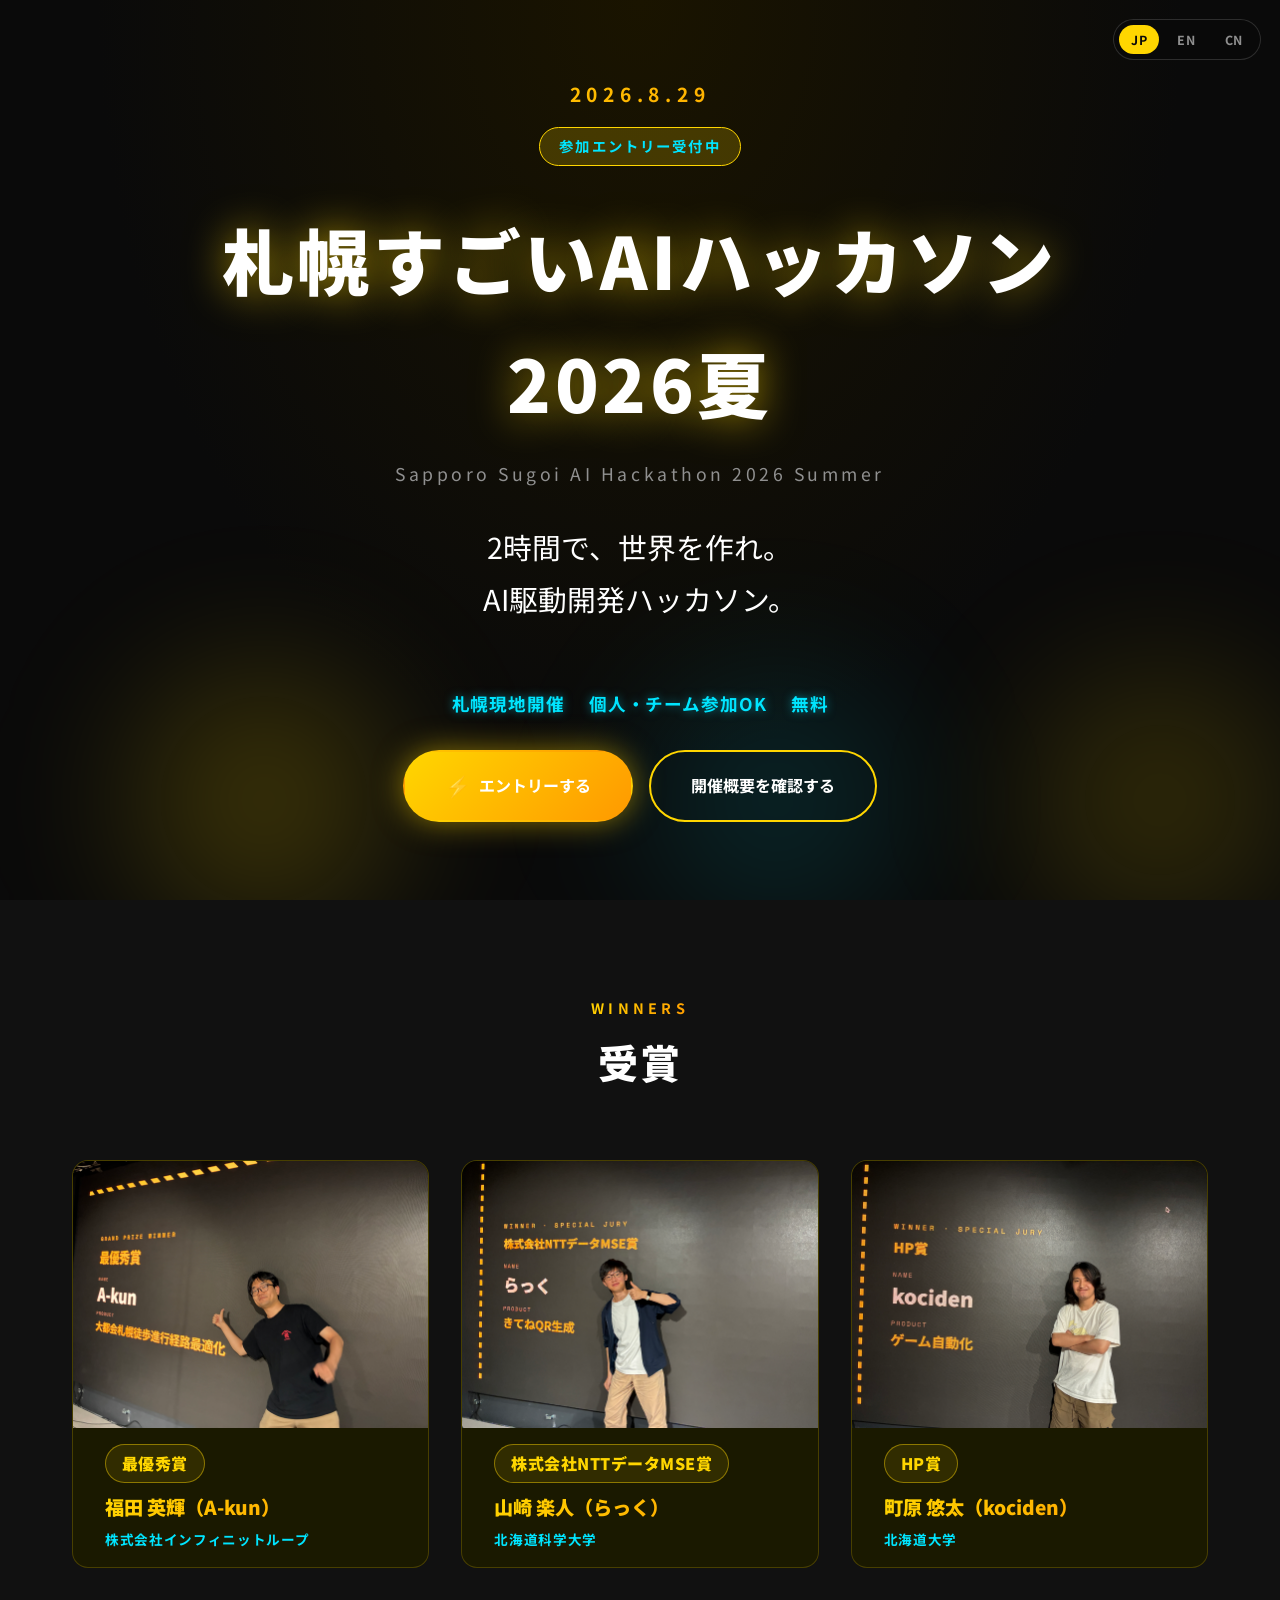
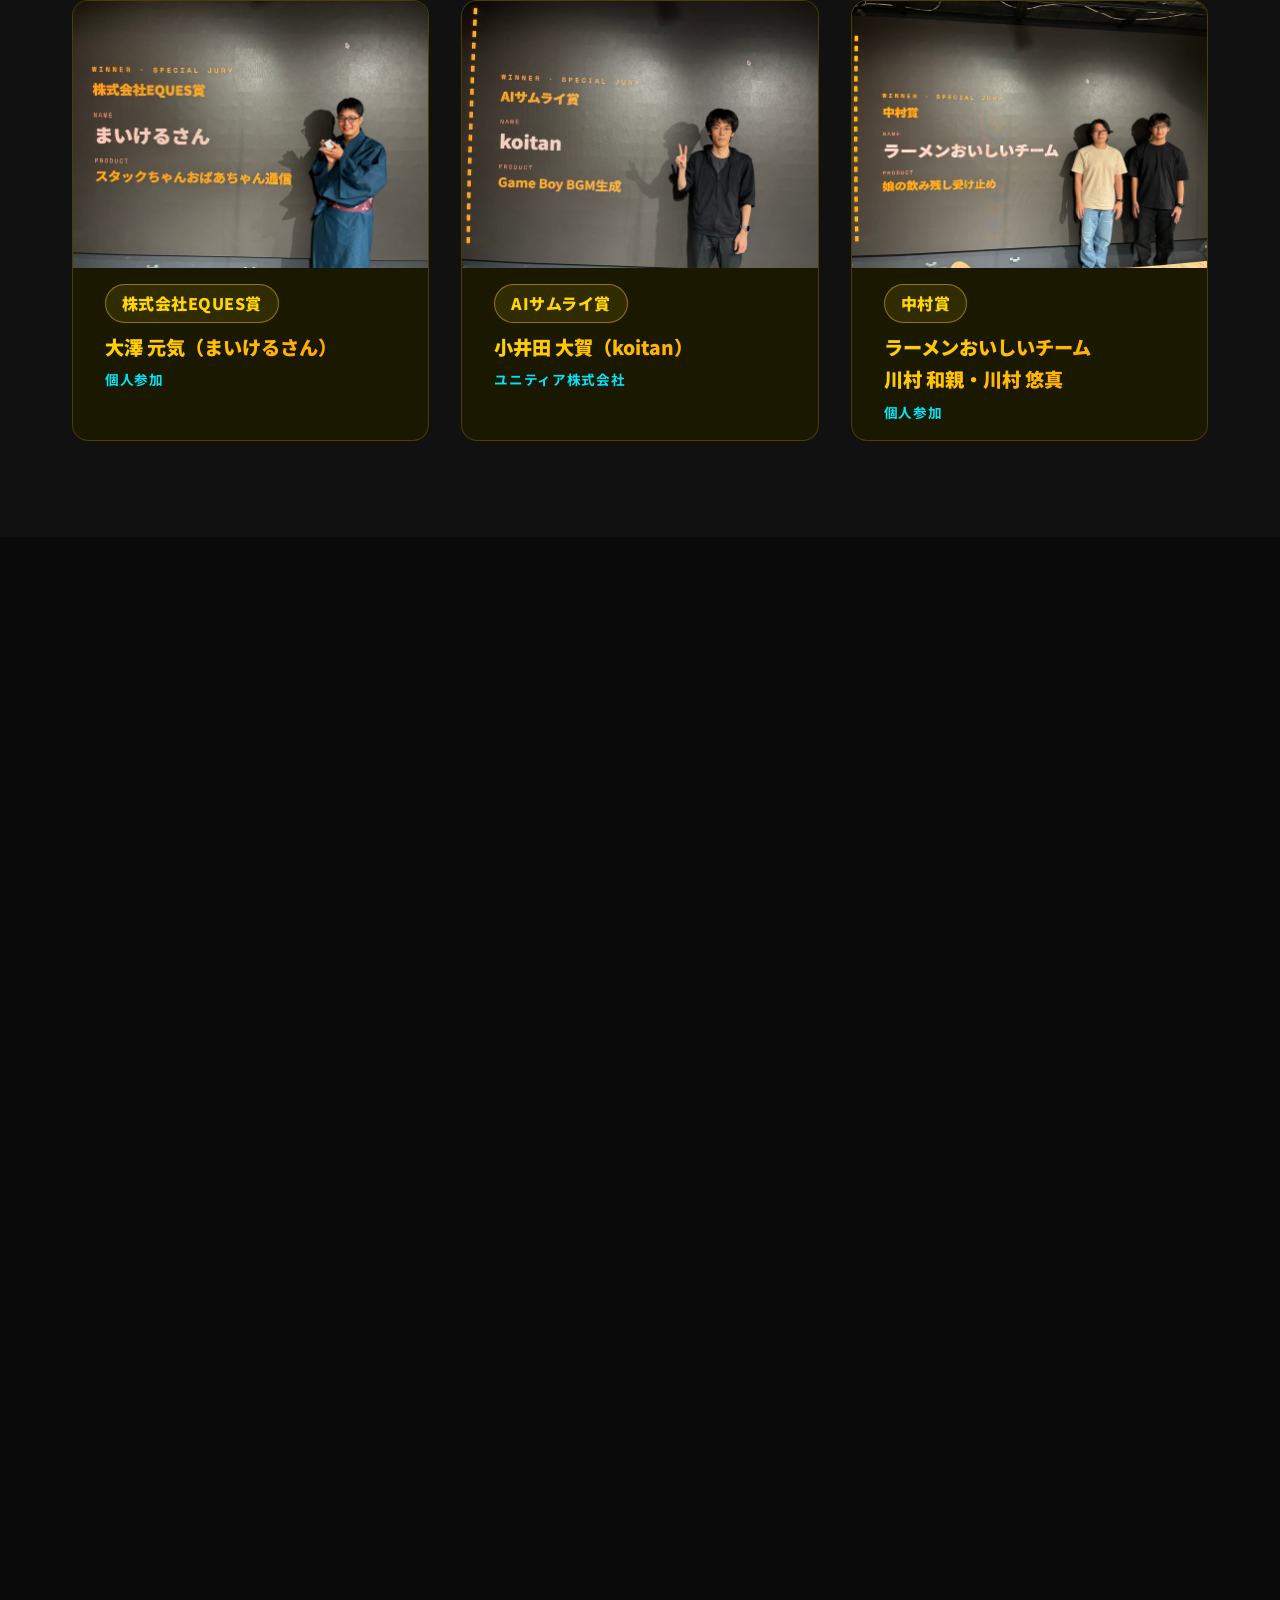
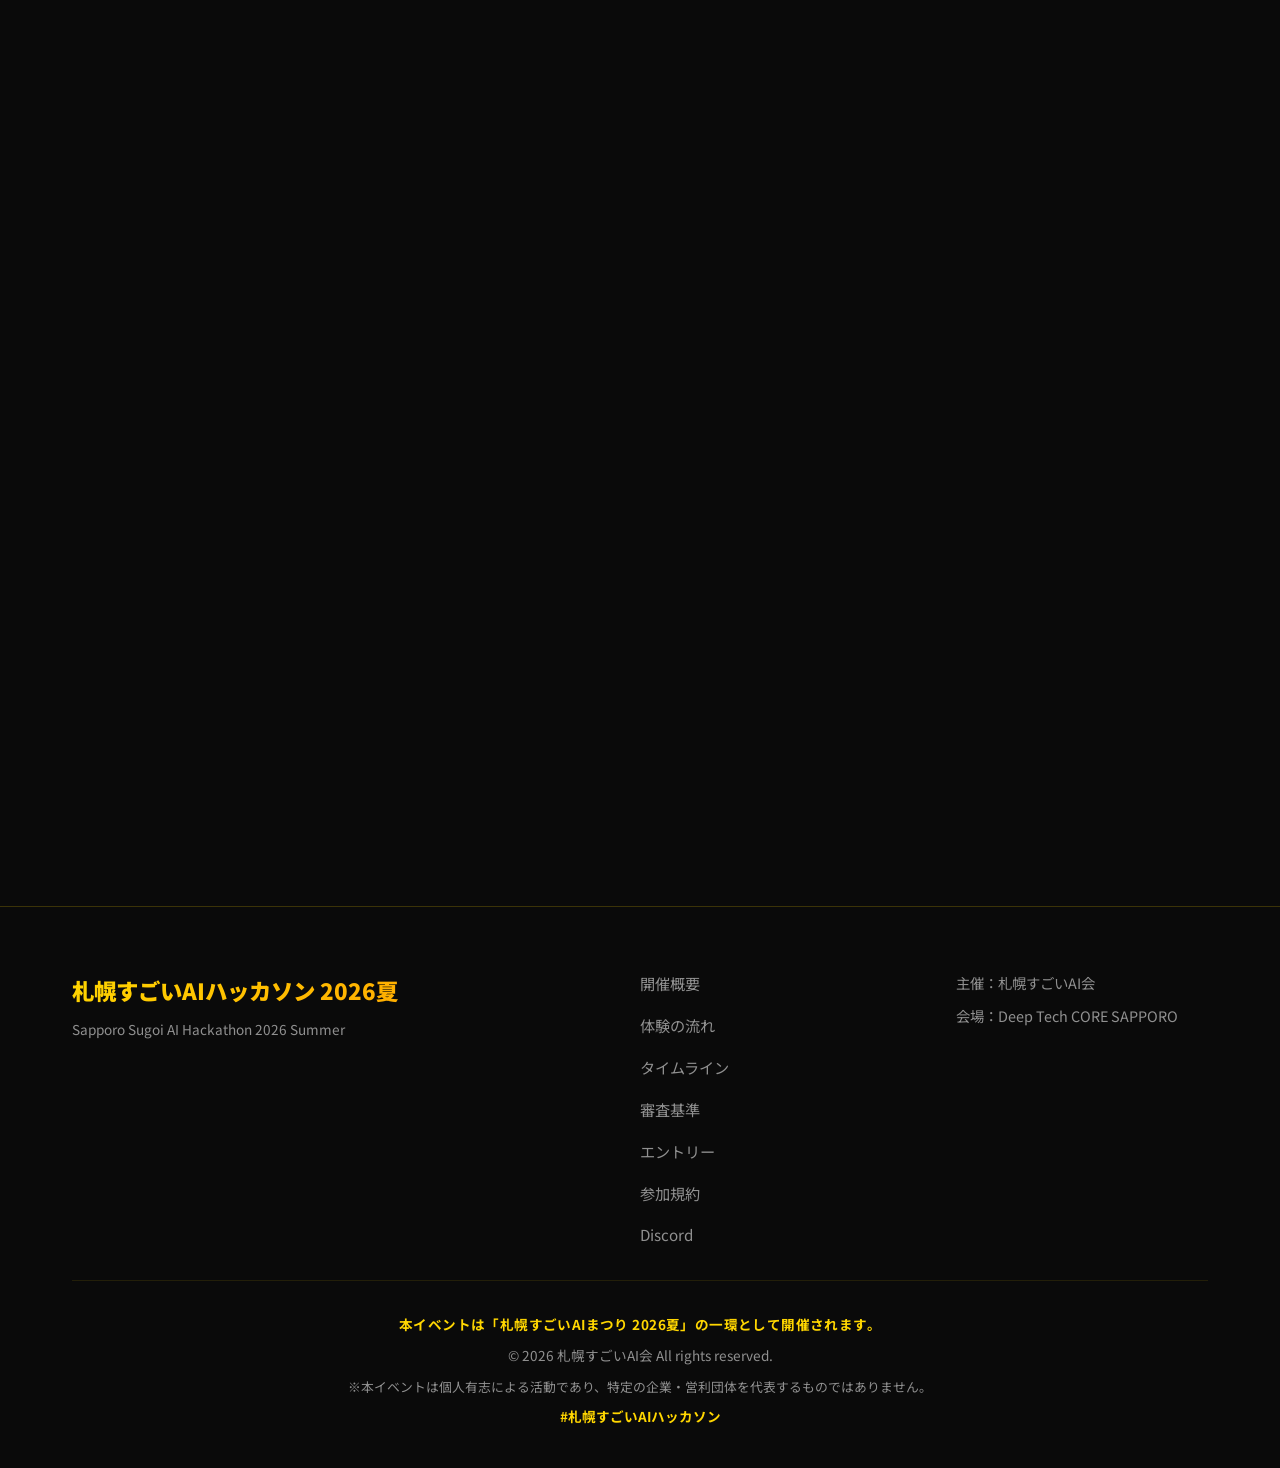
==== index.html @ 00471cb1 "Initial commit" ====
<!DOCTYPE html>
<html lang="ja">
<head>
    <meta charset="UTF-8">
    <meta name="viewport" content="width=device-width, initial-scale=1.0">
    <title>札幌すごいAIハッカソン 2026夏 | AI駆動開発ハッカソン</title>
    <meta name="description" content="2時間で、世界を作れ。思考→実装→発表を圧縮する実験場。AI駆動開発ハッカソン、2026年8月29日(土)札幌開催。">
    <!-- OGP Tags -->
    <meta property="og:title" content="札幌すごいAIハッカソン 2026夏">
    <meta property="og:description" content="2時間で、世界を作れ。思考→実装→発表を圧縮する実験場。2026年8月29日(土)札幌開催。">
    <meta property="og:type" content="website">
    <meta property="og:url" content="https://hack-2026-summer.sugoiai.org/">
    <meta property="og:site_name" content="札幌すごいAIハッカソン 2026夏">
    <meta property="og:image" content="https://hack-2026-summer.sugoiai.org/images/logot.png">
    <meta property="og:image:width" content="1200">
    <meta property="og:image:height" content="630">
    <meta property="og:locale" content="ja_JP">
    <!-- Twitter Card Tags -->
    <meta name="twitter:card" content="summary_large_image">
    <meta name="twitter:title" content="札幌すごいAIハッカソン 2026夏">
    <meta name="twitter:description" content="2時間で、世界を作れ。思考→実装→発表を圧縮する実験場。">
    <meta name="twitter:image" content="https://hack-2026-summer.sugoiai.org/images/logot.png">
    <!-- Favicon -->
    <link rel="icon" type="image/png" href="images/logot.png">
    <link rel="apple-touch-icon" href="images/logot.png">
    <link rel="stylesheet" href="style.css">
    <link rel="preconnect" href="https://fonts.googleapis.com">
    <link rel="preconnect" href="https://fonts.gstatic.com" crossorigin>
    <link href="https://fonts.googleapis.com/css2?family=Noto+Sans+JP:wght@400;700;900&display=swap" rel="stylesheet">
</head>
<body>

    <!-- ─── HERO ─── -->
    <section id="hero" class="hero">
        <!-- 言語切替（heroに対して絶対配置：スクロールすると一緒に流れて消える） -->
        <div class="lang-switcher" id="langSwitcher" role="group" aria-label="Language">
            <button type="button" class="lang-btn active" data-lang="ja">JP</button>
            <button type="button" class="lang-btn" data-lang="en">EN</button>
            <button type="button" class="lang-btn" data-lang="zh">CN</button>
        </div>
        <div class="hero-background">
            <div class="film-particle"></div>
            <div class="film-particle"></div>
            <div class="film-particle"></div>
        </div>
        <div class="container hero-content">
            <div class="hero-date">2026.8.29</div>
            <div class="hero-badge" data-i18n="hero.badge">参加エントリー受付中</div>
            <h1 class="hero-title">
                <span class="title-main" data-i18n="hero.title">札幌すごいAIハッカソン<br>2026夏</span>
                <span class="title-sub">Sapporo Sugoi AI Hackathon 2026 Summer</span>
            </h1>
            <p class="hero-tagline" data-i18n="hero.tagline">2時間で、世界を作れ。<br>AI駆動開発ハッカソン。</p>
            <div class="hero-info-badge">
                <span data-i18n="hero.info1">札幌現地開催</span>
                <span data-i18n="hero.info2">個人・チーム参加OK</span>
                <span data-i18n="hero.info3">無料</span>
            </div>
            <div class="hero-cta">
                <a href="https://docs.google.com/forms/d/e/1FAIpQLSfhWkil78gUpK0d7_SPnkIp2VBaLrS5ejBDSna8Zs11sMa4Dg/viewform" target="_blank" rel="noopener noreferrer" class="btn btn-primary">
                    <span class="btn-icon">⚡</span>
                    <span class="btn-text" data-i18n="hero.cta.entry">エントリーする</span>
                </a>
                <a href="#overview" class="btn btn-secondary">
                    <span class="btn-text" data-i18n="hero.cta.overview">開催概要を確認する</span>
                </a>
            </div>
        </div>
    </section>

    <!-- ─── WINNERS ─── -->
    <section id="winners" class="section winners">
        <div class="container">
            <div class="section-header">
                <h2 class="section-title">
                    <span class="title-en">WINNERS</span>
                    <span class="title-ja" data-i18n="sec.winners">受賞</span>
                </h2>
            </div>
            <div class="winners-grid">

                <div class="winner-card">
                    <div class="winner-image-wrap">
                        <img src="images/prize1.JPG" alt="福田英輝（A-kun）" class="winner-image">
                    </div>
                    <div class="winner-info">
                        <p class="winner-award" data-i18n="award.grand">最優秀賞</p>
                        <h3 class="winner-name" data-i18n="win.1.name">福田 英輝（A-kun）</h3>
                        <p class="winner-affiliation" data-i18n="win.1.aff">株式会社インフィニットループ</p>
                    </div>
                </div>

                <div class="winner-card">
                    <div class="winner-image-wrap">
                        <img src="images/prize2.JPG" alt="山崎楽人（らっく）" class="winner-image">
                    </div>
                    <div class="winner-info">
                        <p class="winner-award" data-i18n="award.nttdmse">株式会社NTTデータMSE賞</p>
                        <h3 class="winner-name" data-i18n="win.2.name">山崎 楽人（らっく）</h3>
                        <p class="winner-affiliation" data-i18n="win.2.aff">北海道科学大学</p>
                    </div>
                </div>

                <div class="winner-card">
                    <div class="winner-image-wrap">
                        <img src="images/prize3.JPG" alt="町原悠太（kociden）" class="winner-image">
                    </div>
                    <div class="winner-info">
                        <p class="winner-award" data-i18n="award.hp">HP賞</p>
                        <h3 class="winner-name" data-i18n="win.3.name">町原 悠太（kociden）</h3>
                        <p class="winner-affiliation" data-i18n="win.3.aff">北海道大学</p>
                    </div>
                </div>

                <div class="winner-card">
                    <div class="winner-image-wrap">
                        <img src="images/prize4.JPG" alt="大澤元気（まいけるさん）" class="winner-image">
                    </div>
                    <div class="winner-info">
                        <p class="winner-award" data-i18n="award.eques">株式会社EQUES賞</p>
                        <h3 class="winner-name" data-i18n="win.4.name">大澤 元気（まいけるさん）</h3>
                        <p class="winner-affiliation" data-i18n="win.4.aff">個人参加</p>
                    </div>
                </div>

                <div class="winner-card">
                    <div class="winner-image-wrap">
                        <img src="images/prize5.JPG" alt="小井田大賀（koitan）" class="winner-image">
                    </div>
                    <div class="winner-info">
                        <p class="winner-award" data-i18n="award.samurai">AIサムライ賞</p>
                        <h3 class="winner-name" data-i18n="win.5.name">小井田 大賀（koitan）</h3>
                        <p class="winner-affiliation" data-i18n="win.5.aff">ユニティア株式会社</p>
                    </div>
                </div>

                <div class="winner-card">
                    <div class="winner-image-wrap">
                        <img src="images/prize6.JPG" alt="ラーメンおいしいチーム" class="winner-image">
                    </div>
                    <div class="winner-info">
                        <p class="winner-award" data-i18n="award.nakamura">中村賞</p>
                        <h3 class="winner-name" data-i18n="win.6.name">ラーメンおいしいチーム<br>川村 和親・川村 悠真</h3>
                        <p class="winner-affiliation" data-i18n="win.6.aff">個人参加</p>
                    </div>
                </div>

            </div>
        </div>
    </section>

    <!-- ─── OVERVIEW ─── -->
    <section id="overview" class="section overview">
        <canvas id="filmGrainCanvas" class="film-grain-canvas"></canvas>
        <div class="container">
            <div class="section-header">
                <h2 class="section-title">
                    <span class="title-en">OVERVIEW</span>
                    <span class="title-ja" data-i18n="sec.overview">開催概要</span>
                </h2>
            </div>
            <div class="overview-content">
                <div class="overview-main">
                    <div class="overview-image-wrap">
                        <img src="images/DTC.JPG" alt="Deep Tech CORE SAPPORO 会場" class="venue-image">
                    </div>
                    <div class="overview-text">
                        <h3 class="overview-subtitle" data-i18n="ov.subtitle">札幌現地で、AI駆動開発。</h3>
                        <p data-i18n="ov.p1">2時間で、思考・実装・発表を圧縮する。限られた時間の中で何を選び、何を捨て、何を具現化するか。その意思決定を競う場です。</p>
                        <p data-i18n="ov.p2">「価値が伝わる状態」を作り切った人が、この場では勝者になれます。</p>
                        <div class="event-info">
                            <div class="info-item">
                                <div class="info-label" data-i18n="ov.l1">開催日時</div>
                                <div class="info-value" data-i18n="ov.v1">2026年8月29日（土）14:00〜18:00</div>
                            </div>
                            <div class="info-item">
                                <div class="info-label" data-i18n="ov.l2">会場</div>
                                <div class="info-value">Deep Tech CORE SAPPORO</div>
                            </div>
                            <div class="info-item">
                                <div class="info-label" data-i18n="ov.l3">参加費</div>
                                <div class="info-value" data-i18n="ov.v3">無料</div>
                            </div>
                            <div class="info-item">
                                <div class="info-label" data-i18n="ov.l4">参加形式</div>
                                <div class="info-value" data-i18n="ov.v4">現地開催（個人・チーム参加可）</div>
                            </div>
                            <div class="info-item">
                                <div class="info-label" data-i18n="ov.l5">チーム人数</div>
                                <div class="info-value" data-i18n="ov.v5">1〜4名（個人参加も可能）</div>
                            </div>
                            <div class="info-item">
                                <div class="info-label" data-i18n="ov.l6">エントリー</div>
                                <div class="info-value" data-i18n="ov.v6"><a href="https://docs.google.com/forms/d/e/1FAIpQLSfhWkil78gUpK0d7_SPnkIp2VBaLrS5ejBDSna8Zs11sMa4Dg/viewform" target="_blank" rel="noopener noreferrer" class="guideline-link">エントリーフォーム</a>より受付</div>
                            </div>
                        </div>
                    </div>
                </div>
            </div>
        </div>
    </section>

    <!-- ─── INTRODUCTION ─── -->
    <section id="about" class="section about-festival">
        <canvas id="rippleCanvas" class="ripple-canvas"></canvas>
        <div class="container">
            <div class="about-content">
                <div class="about-text">
                    <div class="section-header" style="text-align:left; margin-bottom: 2rem;">
                        <h2 class="section-title" style="align-items: flex-start;">
                            <span class="title-en">INTRODUCTION</span>
                            <span class="title-ja" data-i18n="sec.about">このイベントについて</span>
                        </h2>
                    </div>
                    <blockquote class="about-origin" data-i18n="about.quote">
                        制約の中で何を選び、何を捨てるか。<br>
                        その意思決定こそが、価値になる。
                        <span class="about-origin-sig">AI駆動開発ハッカソン コアメッセージ</span>
                    </blockquote>
                    <p class="about-lead" data-i18n="about.lead">
                        AI時代は"実装速度"が価値になる。
                    </p>
                    <p data-i18n="about.p1">
                        完成度よりも価値の提示が重要です。本イベントはその極限圧縮体験。限られた時間の中での意思決定と表現を評価します。
                    </p>
                    <p data-i18n="about.p2">
                        何を作るかではなく、「何を残し、何を捨てたか」を問う場所です。
                    </p>
                    <div class="about-features">
                        <div class="about-feature">
                            <span class="feature-icon">⚡</span>
                            <span class="feature-text" data-i18n="about.f1">思考 → 実装 → 発表の圧縮体験</span>
                        </div>
                        <div class="about-feature">
                            <span class="feature-icon">🔰</span>
                            <span class="feature-text" data-i18n="about.f2">未経験者・ビギナー向けの当日使い方説明もあり</span>
                        </div>
                        <div class="about-feature">
                            <span class="feature-icon">🎒</span>
                            <span class="feature-text" data-i18n="about.f3">玄人は何を持ち込んでもOK</span>
                        </div>
                    </div>
                </div>
                <div class="about-image">
                    <img src="images/samurai.jpg" alt="イベントの雰囲気" class="about-photo">
                </div>
            </div>
        </div>
    </section>

    <!-- ─── PARTNERS ─── -->
    <section id="partners" class="section partners-section">
        <div class="container">
            <div class="section-header">
                <h2 class="section-title">
                    <span class="title-en">SPONSORS</span>
                    <span class="title-ja" data-i18n="sec.partners">スポンサー</span>
                </h2>
                <p class="section-description" data-i18n="partners.desc">ハッカソンを支えてくださるスポンサー企業・団体・サービスの皆さまです。<br>温かいご支援に心より感謝申し上げます。</p>
            </div>
            <div class="partners-grid">

                <a href="https://www.nttd-mse.com/" target="_blank" rel="noopener noreferrer" class="partner-card">
                    <div class="partner-logo">
                        <img src="images/NTTDMSE_logo.png" alt="株式会社NTTデータMSE">
                    </div>
                    <div class="partner-name" data-i18n="partners.nttdmse">株式会社NTTデータMSE</div>
                </a>

                <a href="https://www.hp.com/jp-ja/home.html" target="_blank" rel="noopener noreferrer" class="partner-card">
                    <div class="partner-logo">
                        <img src="images/HP.png" alt="株式会社日本HP">
                    </div>
                    <div class="partner-name" data-i18n="partners.hp">株式会社日本HP</div>
                </a>

                <a href="https://eques.co.jp" target="_blank" rel="noopener noreferrer" class="partner-card">
                    <div class="partner-logo">
                        <img src="images/eques.png" alt="株式会社EQUES">
                    </div>
                    <div class="partner-name" data-i18n="partners.eques">株式会社EQUES</div>
                </a>

                <!--
                <a href="https://eques.co.jp/" target="_blank" rel="noopener noreferrer" class="partner-card">
                    <div class="partner-logo">
                        <img src="images/eques-header-logo.png" alt="株式会社EQUES">
                    </div>
                    <div class="partner-name">株式会社EQUES</div>
                </a>
                -->

                <a href="https://deeptech-core.com" target="_blank" rel="noopener noreferrer" class="partner-card">
                    <div class="partner-logo">
                        <img src="images/DTC_logo.png" alt="DTC株式会社">
                    </div>
                    <div class="partner-name" data-i18n="partners.dtc">DTC株式会社</div>
                </a>

                <a href="https://hanamii.jp" target="_blank" rel="noopener noreferrer" class="partner-card">
                    <div class="partner-logo">
                        <img src="images/hanamii.png" alt="hanamii">
                    </div>
                    <div class="partner-name">hanamii</div>
                    <span class="partner-doc-btn" role="button" tabindex="0"
                          onclick="event.preventDefault(); event.stopPropagation(); window.open('images/hanamii.pdf', '_blank', 'noopener');"
                          onkeydown="if (event.key === 'Enter' || event.key === ' ') { event.preventDefault(); event.stopPropagation(); window.open('images/hanamii.pdf', '_blank', 'noopener'); }"
                          data-i18n="partners.hanamiiDoc">使い方のダウンロード</span>
                </a>

                <div class="partner-card">
                    <div class="partner-logo">
                        <span class="partner-logo-text" data-i18n="partners.sapporoLogo">札幌市</span>
                    </div>
                    <div class="partner-name" data-i18n="partners.sapporo">後援：札幌市</div>
                </div>

                <!--
                <a href="https://www.ai-driven.dev/ai駆動開発コンソーシアム/" target="_blank" rel="noopener noreferrer" class="partner-card">
                    <div class="partner-logo">
                        <img src="images/aicon.png" alt="AI駆動開発コンソーシアム">
                    </div>
                    <div class="partner-name">AI駆動開発コンソーシアム</div>
                </a>

                <a href="https://discord.com/invite/RNaAgXZngh" target="_blank" rel="noopener noreferrer" class="partner-card">
                    <div class="partner-logo">
                        <img src="images/aiau.png" alt="AIAU">
                    </div>
                    <div class="partner-name">AIAU</div>
                </a>
                -->

            </div>
        </div>
    </section>

    <!-- ─── WHAT YOU WILL DO ─── -->
    <section id="flow" class="section divisions">
        <canvas id="projectorCanvas" class="projector-canvas"></canvas>
        <div class="container">
            <div class="section-header">
                <h2 class="section-title">
                    <span class="title-en">WHAT YOU WILL DO</span>
                    <span class="title-ja" data-i18n="sec.flow">体験の流れ</span>
                </h2>
                <p class="section-description" data-i18n="flow.desc">当日完結。受付から表彰まで、この流れで進みます。</p>
            </div>
            <div class="divisions-grid" style="grid-template-columns: repeat(auto-fit, minmax(260px, 1fr));">

                <div class="division-card division-main">
                    <div class="division-number">01</div>
                    <div class="division-content">
                        <div class="division-badge badge-main">STEP 1</div>
                        <h3 class="division-title" data-i18n="flow.s1.title">テーマ提示</h3>
                        <p class="division-subtitle">Theme Announcement</p>
                        <p class="division-description" data-i18n="flow.s1.desc">
                            イベント開始直後、当日のテーマが発表されます。解釈の幅は広め。正解はひとつではありません。
                        </p>
                        <div class="division-highlight" data-i18n="flow.s1.hl">
                            あなたなりの解釈で、<strong>スタートを切ろう</strong>
                        </div>
                    </div>
                </div>

                <div class="division-card division-exp">
                    <div class="division-number">02</div>
                    <div class="division-content">
                        <div class="division-badge badge-exp">STEP 2</div>
                        <h3 class="division-title" data-i18n="flow.s2.title">アイデア考案</h3>
                        <p class="division-subtitle">Instant Decision</p>
                        <p class="division-description" data-i18n="flow.s2.desc">
                            テーマをもとに、何を作るかを考えます。完璧なアイデアでなくていい。まず方向性を決めることが大事です。
                        </p>
                        <div class="division-highlight division-exp-highlight" data-i18n="flow.s2.hl">
                            小さく決めて、<strong>大きく動く</strong>
                        </div>
                    </div>
                </div>

                <div class="division-card division-special">
                    <div class="division-number">03</div>
                    <div class="division-content">
                        <div class="division-badge badge-special">STEP 3</div>
                        <h3 class="division-title" data-i18n="flow.s3.title">実装</h3>
                        <p class="division-subtitle">Build with AI</p>
                        <p class="division-description" data-i18n="flow.s3.desc">
                            AIツールや技術を使って、アイデアを形にします。使えるツールに制限はなし。価値が伝わる状態を目指しましょう。
                        </p>
                        <div class="division-highlight division-special-highlight" data-i18n="flow.s3.hl">
                            使えるものは<strong>全部使っていい</strong>
                        </div>
                        <p class="division-beginner-note" data-i18n="flow.s3.note">ビギナー向けの当日10分講座あり。未経験でも安心してスタートできます。</p>
                    </div>
                </div>

                <div class="division-card division-main">
                    <div class="division-number">04</div>
                    <div class="division-content">
                        <div class="division-badge badge-main">STEP 4</div>
                        <h3 class="division-title" data-i18n="flow.s4.title">プレゼン</h3>
                        <p class="division-subtitle">Present Your Value</p>
                        <p class="division-description" data-i18n="flow.s4.desc">
                            3分の発表。スライドは最大3枚。作ったものと、そこに込めた思いを自分の言葉で伝えてください。
                        </p>
                        <div class="division-highlight" data-i18n="flow.s4.hl">
                            伝えることも、<strong>ものづくりのうち</strong>
                        </div>
                    </div>
                </div>

            </div>
        </div>
    </section>

    <!-- ─── RULES ─── -->
    <section id="rules" class="section application">
        <div class="container">
            <div class="section-header">
                <h2 class="section-title">
                    <span class="title-en">RULES</span>
                    <span class="title-ja" data-i18n="sec.rules">ルール</span>
                </h2>
                <p class="section-description" data-i18n="rules.desc">自由度の高さが、このハッカソンの特徴です。</p>
            </div>
            <div class="application-grid">

                <div class="apply-card">
                    <h3 class="apply-card-title" data-i18n="rules.card1.title">参加ルール</h3>
                    <ul class="apply-list">
                        <li data-i18n="rules.r1"><a href="https://discord.gg/Ve2tQeN7cw" target="_blank" rel="noopener noreferrer" class="guideline-link">Discord（札幌すごいAI会）</a>のハッカソンチャンネルで「参加します！」と宣言すること</li>
                        <li data-i18n="rules.r2"><strong>持ち込み自由</strong>　—　ノートPC・外部デバイス・フィジカルデバイス・VRデバイス・外部ライブラリ・公開リポジトリのコード・自分の過去の成果物、何でもOK</li>
                        <li data-i18n="rules.r3"><strong>使用ツール制限なし</strong>　—　AI含む、どんなツールも使ってよい</li>
                        <li data-i18n="rules.r4"><strong>個人・チームどちらも可</strong>　—　1名〜4名まで</li>
                        <li data-i18n="rules.r5">事前の学習・準備はOK。当日のアウトプットが評価対象</li>
                        <li data-i18n="rules.r6"><a href="conditions.html" target="_blank" rel="noopener noreferrer" class="guideline-link">参加規約</a>に同意していること</li>
                    </ul>
                    <p style="font-size: 0.85rem; color: var(--text-secondary); margin-top: var(--spacing-md); margin-bottom: 0.6rem;" data-i18n="rules.note">詳細はこちらのガイドライン・参加規約をご確認ください。</p>
                    <div class="rules-doc-btns">
                        <a href="guideline.html" target="_blank" rel="noopener noreferrer" class="rules-doc-btn" data-i18n="rules.btn.guide">ルール・ガイドライン</a>
                        <a href="conditions.html" target="_blank" rel="noopener noreferrer" class="rules-doc-btn" data-i18n="rules.btn.terms">参加規約</a>
                    </div>
                </div>

                <div class="apply-card">
                    <h3 class="apply-card-title" data-i18n="rules.card2.title">制約</h3>
                    <ul class="apply-list">
                        <li data-i18n="rules.c1">開発時間中（14:10〜16:10）はスライド作成禁止</li>
                        <li data-i18n="rules.c2">基本発表は3分以内</li>
                        <li data-i18n="rules.c3">発表スライドは最大3枚まで</li>
                        <li data-i18n="rules.c4">技術解説を行う場合は追加で最大2分</li>
                    </ul>
                </div>

            </div>
        </div>
    </section>

    <!-- ─── THEME ─── -->
    <section id="theme" class="section overview" style="background: var(--dark-bg);">
        <div class="container">
            <div class="section-header">
                <h2 class="section-title">
                    <span class="title-en">THEME</span>
                    <span class="title-ja" data-i18n="sec.theme">テーマ</span>
                </h2>
            </div>
            <div class="overview-content">
                <div class="overview-main" style="grid-template-columns: 1fr; max-width: 700px; margin: 0 auto;">
                    <div class="overview-text">
                        <h3 class="overview-subtitle" style="text-align: center;" data-i18n="theme.subtitle">当日発表</h3>
                        <p data-i18n="theme.p1">テーマは当日イベント開始時に発表されます。事前に知ることはできません。</p>
                        <p data-i18n="theme.p2">テーマは<strong>抽象的</strong>に設定されています。正解がある問いではなく、発想力と解釈力が問われます。あなたの「解釈」が、すでに作品の一部です。</p>
                        <div class="event-info">
                            <div class="info-item">
                                <div class="info-label" data-i18n="theme.l1">テーマ形式</div>
                                <div class="info-value" data-i18n="theme.v1">抽象テーマ（当日発表）</div>
                            </div>
                            <div class="info-item">
                                <div class="info-label" data-i18n="theme.l2">発表タイミング</div>
                                <div class="info-value" data-i18n="theme.v2">14:00〜14:10（イベント開始直後）</div>
                            </div>
                            <div class="info-item">
                                <div class="info-label" data-i18n="theme.l3">問われること</div>
                                <div class="info-value" data-i18n="theme.v3">発想力・解釈力・意思決定の速さ</div>
                            </div>
                        </div>
                    </div>
                </div>
            </div>
        </div>
    </section>

    <!-- ─── TIMELINE ─── -->
    <section id="timeline" class="section timeline-section">
        <div class="container">
            <div class="section-header">
                <h2 class="section-title">
                    <span class="title-en">TIMELINE</span>
                    <span class="title-ja" data-i18n="sec.timeline">時間設計</span>
                </h2>
                <p class="section-description" data-i18n="tl.desc">4時間に詰め込まれた、思考と実装の戦場。</p>
            </div>
            <div class="timeline-list">

                <div class="timeline-item">
                    <div class="timeline-time">14:00 – 14:10</div>
                    <div class="timeline-bar"></div>
                    <div class="timeline-event">
                        <h3 class="timeline-title" data-i18n="tl.1.title">テーマ発表</h3>
                        <p class="timeline-desc" data-i18n="tl.1.desc">テーマが公開されます。ここから2時間のカウントダウンがスタートします。</p>
                    </div>
                </div>

                <div class="timeline-item timeline-main">
                    <div class="timeline-time">14:10 – 16:10</div>
                    <div class="timeline-bar timeline-bar-main"></div>
                    <div class="timeline-event">
                        <h3 class="timeline-title" data-i18n="tl.2.title">開発（120分）</h3>
                        <p class="timeline-desc" data-i18n="tl.2.desc">スライド作成は禁止。AIや技術を使って、アイデアを形にする時間です。使えるものは何でも活用してください。</p>
                    </div>
                </div>

                <div class="timeline-item">
                    <div class="timeline-time">16:10 – 16:40</div>
                    <div class="timeline-bar"></div>
                    <div class="timeline-event">
                        <h3 class="timeline-title" data-i18n="tl.3.title">発表準備（30分）</h3>
                        <p class="timeline-desc" data-i18n="tl.3.desc">スライド作成が解禁されます。何を伝えるかを整理して、最大3枚にまとめましょう。</p>
                    </div>
                </div>

                <div class="timeline-item">
                    <div class="timeline-time">16:40 – 17:40</div>
                    <div class="timeline-bar"></div>
                    <div class="timeline-event">
                        <h3 class="timeline-title" data-i18n="tl.4.title">発表（60分）</h3>
                        <p class="timeline-desc" data-i18n="tl.4.desc">各チーム・個人3分（＋任意2分の技術解説）。作ったものと、そこに込めた思いを伝えてください。</p>
                    </div>
                </div>

                <!--
                <div class="timeline-item">
                    <div class="timeline-time"></div>
                    <div class="timeline-bar"></div>
                    <div class="timeline-event">
                        <h3 class="timeline-title">懇親会（60分）</h3>
                        <p class="timeline-desc">発表後、参加者・審査員・スタッフで自由に交流できる時間です。</p>
                    </div>
                </div>
                -->

                <div class="timeline-item">
                    <div class="timeline-time">17:40 – 18:00</div>
                    <div class="timeline-bar timeline-bar-award"></div>
                    <div class="timeline-event">
                        <h3 class="timeline-title" data-i18n="tl.5.title">審査・表彰</h3>
                        <p class="timeline-desc" data-i18n="tl.5.desc">審査員が評価し、最優秀賞・審査員特別賞が発表されます。</p>
                    </div>
                </div>

            </div>
        </div>
    </section>

    <!-- ─── OUTPUT & PRESENTATION ─── -->
    <section id="output" class="section application" style="background: var(--dark-bg);">
        <div class="container">
            <div class="section-header">
                <h2 class="section-title">
                    <span class="title-en">OUTPUT &amp; PRESENTATION</span>
                    <span class="title-ja" data-i18n="sec.output">成果物と発表形式</span>
                </h2>
                <p class="section-description" data-i18n="out.desc">完成を目指さなくていい。価値が伝わる状態であれば十分。</p>
            </div>
            <div class="application-grid">

                <div class="apply-card">
                    <div class="apply-card-icon">🛠️</div>
                    <h3 class="apply-card-title" data-i18n="out.card1.title">成果物</h3>
                    <p class="apply-card-subtitle" data-i18n="out.card1.sub">モックレベルでもOK、体験を重視。そして技術的に作り込むほど加点。</p>
                    <ul class="apply-list apply-list-check">
                        <li data-i18n="out.d1">プロトタイプ</li>
                        <li data-i18n="out.d2">UIモック</li>
                        <li data-i18n="out.d3">AIデモ</li>
                        <li data-i18n="out.d4">動画</li>
                        <li data-i18n="out.d5">その他、価値を伝えられるもの</li>
                    </ul>
                </div>

                <div class="apply-card">
                    <div class="apply-card-icon">🎤</div>
                    <h3 class="apply-card-title" data-i18n="out.card2.title">発表形式</h3>
                    <p class="apply-card-subtitle" data-i18n="out.card2.sub">基本発表は必須。技術解説は任意。</p>
                    <ul class="apply-list">
                        <li data-i18n="out.f1">
                            <strong>基本発表（必須・3分）</strong><br>
                            スライド最大3枚<br>
                            ①&nbsp;課題・テーマ解釈&nbsp;②&nbsp;アイデア・価値&nbsp;③&nbsp;体験イメージ<br>
                            ＋ 成果物デモ
                        </li>
                        <li data-i18n="out.f2">
                            <strong>技術解説（任意・最大2分）</strong><br>
                            アーキテクチャ / 技術選定 / AIの使い方
                        </li>
                    </ul>
                    <div class="prompt-block">
                        <div class="prompt-block-header">
                            <span class="prompt-block-label" data-i18n="out.prompt.label">スライド構成サンプルプロンプト</span>
                            <button class="prompt-copy-btn" onclick="copyPrompt(this)" title="コピー"><svg xmlns="http://www.w3.org/2000/svg" viewBox="0 0 24 24" fill="none" stroke="currentColor" stroke-width="2" stroke-linecap="round" stroke-linejoin="round"><rect x="9" y="9" width="13" height="13" rx="2"/><path d="M5 15H4a2 2 0 0 1-2-2V4a2 2 0 0 1 2-2h9a2 2 0 0 1 2 2v1"/></svg></button>
                        </div>
                        <pre class="prompt-pre" data-i18n="out.prompt.body"># スライド1：テーマ解釈 / 課題
- 当日テーマの解釈（どう捉えたか）
- なぜその解釈を選んだか（捨てた選択も含めて）
- 解決したい体験 / 課題

# スライド2：アイデア / 価値
- 作ったもののコンセプト（何を作ったか）
- ユーザーにとっての価値（何が嬉しいか）
- 他と違うポイント（なぜこれが成立するか）

# スライド3：体験 / デモ
- 実際の使い方（ユーザーストーリー）
- デモの流れ（何が起きるか）
- 現時点の完成度と、あえて削ったもの</pre>
                    </div>
                </div>

            </div>
        </div>
    </section>

    <!-- ─── JUDGING ─── -->
    <section id="judging" class="section judging-section">
        <div class="container">
            <div class="section-header">
                <h2 class="section-title">
                    <span class="title-en">JUDGING</span>
                    <span class="title-ja" data-i18n="sec.judging">審査基準</span>
                </h2>
                <p class="section-description" data-i18n="jd.desc">競技として成立させるための、明確な評価軸。</p>
            </div>
            <div class="judging-grid">

                <div class="judging-card">
                    <p class="judging-card-label judging-card-label-base">BASE SCORE</p>
                    <h3 class="judging-card-title" data-i18n="jd.base.title">ベース評価（最大10点）</h3>
                    <ul class="judging-criteria-list">
                        <li class="judging-criterion">
                            <span class="score-badge score-badge-base" data-i18n="jd.badge5">0〜5点</span>
                            <div>
                                <div class="criterion-name" data-i18n="jd.c1.name">① インパクト</div>
                                <div class="criterion-desc" data-i18n="jd.c1.desc">欲しい・面白い・驚きがあるか</div>
                            </div>
                        </li>
                        <li class="judging-criterion">
                            <span class="score-badge score-badge-base" data-i18n="jd.badge5">0〜5点</span>
                            <div>
                                <div class="criterion-name" data-i18n="jd.c2.name">② 実在感</div>
                                <div class="criterion-desc" data-i18n="jd.c2.desc">実際に使われるイメージが湧くか</div>
                            </div>
                        </li>
                    </ul>
                </div>

                <div class="judging-card">
                    <p class="judging-card-label judging-card-label-tech">TECH BONUS</p>
                    <h3 class="judging-card-title" data-i18n="jd.tech.title">技術加点（最大＋8点）</h3>
                    <ul class="judging-criteria-list">
                        <li class="judging-criterion">
                            <span class="score-badge score-badge-tech" data-i18n="jd.badge2">0〜2点</span>
                            <div>
                                <div class="criterion-name" data-i18n="jd.c3.name">③ 動作レベル</div>
                                <div class="criterion-desc" data-i18n="jd.c3.desc">モックレベルで一連の体験が成立するか、実際のシステムとして動くか</div>
                            </div>
                        </li>
                        <li class="judging-criterion">
                            <span class="score-badge score-badge-tech" data-i18n="jd.badge2">0〜2点</span>
                            <div>
                                <div class="criterion-name" data-i18n="jd.c4.name">④ 公開・再現性</div>
                                <div class="criterion-desc" data-i18n="jd.c4.desc">成果物公開をGitHub等で行っているか、公開URLなどで実際にアクセスし体験できるか</div>
                            </div>
                        </li>
                        <li class="judging-criterion">
                            <span class="score-badge score-badge-tech" data-i18n="jd.badge2">0〜2点</span>
                            <div>
                                <div class="criterion-name" data-i18n="jd.c5.name">⑤ 設計・技術選定</div>
                                <div class="criterion-desc" data-i18n="jd.c5.desc">技術選定が合理的で構造的か</div>
                            </div>
                        </li>
                        <li class="judging-criterion">
                            <span class="score-badge score-badge-tech" data-i18n="jd.badge2">0〜2点</span>
                            <div>
                                <div class="criterion-name" data-i18n="jd.c6.name">⑥ システム連携</div>
                                <div class="criterion-desc" data-i18n="jd.c6.desc">複数要素が構造的に連携しているか</div>
                            </div>
                        </li>
                    </ul>
                </div>

            </div>
            <div class="judging-policy">
                <h3 class="judging-policy-title" data-i18n="jd.policy.title">評価方針</h3>
                <ul>
                    <li data-i18n="jd.policy.1">アイデアのみ・技術のみではなく、それらを複合的に勘案して評価を行う</li>
                    <li data-i18n="jd.policy.2">ユーザー体験として成立しているかを重視する</li>
                    <li data-i18n="jd.policy.3">技術的な作り込みは必須ではないが、強力な加点要素になる</li>
                </ul>
            </div>
        </div>
    </section>

    <!-- ─── AWARDS ─── -->
    <section id="awards" class="section awards">
        <canvas id="sparkCanvas" class="spark-canvas"></canvas>
        <div class="container">
            <div class="section-header">
                <h2 class="section-title">
                    <span class="title-en">AWARDS</span>
                    <span class="title-ja" data-i18n="sec.awards">表彰</span>
                </h2>
                <p class="section-description" data-i18n="aw.desc">審査員が最終評価し、勝者を決定する。</p>
            </div>
            <div class="awards-grid">

                <div class="award-card award-main">
                    <div class="award-image-wrap">
                        <img src="images/prize1.png" alt="最優秀賞" class="award-image">
                    </div>
                    <div class="award-body">
                        <h3 class="award-title" data-i18n="aw.1.title">最優秀賞</h3>
                        <p class="award-division" data-i18n="aw.1.div">1チーム・個人</p>
                        <p class="award-description" data-i18n="aw.1.desc">
                            総合評価（ベース評価＋技術加点）で最も高いスコアを獲得したチーム・個人に授与します。
                        </p>
                    </div>
                </div>

                <div class="award-card award-judge">
                    <div class="award-image-wrap">
                        <img src="images/prize2.png" alt="審査員特別賞" class="award-image">
                    </div>
                    <div class="award-body">
                        <h3 class="award-title" data-i18n="aw.2.title">審査員特別賞</h3>
                        <p class="award-division" data-i18n="aw.2.div">審査員人数分</p>
                        <p class="award-description" data-i18n="aw.2.desc">
                            各審査員の独断で選出します。総合評価とは別に、各審査員が「これだ」と感じた作品に授与します。
                        </p>
                    </div>
                </div>

            </div>
        </div>
    </section>

    <!-- ─── JUDGES ─── -->
    <section id="judges" class="section judges">
        <div class="container">
            <div class="section-header">
                <h2 class="section-title">
                    <span class="title-en">JUDGES</span>
                    <span class="title-ja" data-i18n="sec.judges">審査員紹介</span>
                </h2>
            </div>
            <div class="judges-grid" style="grid-template-columns: repeat(auto-fit, minmax(220px, 1fr)); max-width: 1200px; margin: var(--spacing-lg) auto 0;">

                <div class="judge-card">
                    <div class="judge-image-wrap">
                        <img src="images/メイン正方形.JPG" alt="岸本悠佑" class="judge-image">
                    </div>
                    <div class="judge-info">
                        <h3 class="judge-name" data-i18n="judge.1.name">岸本 悠佑</h3>
                        <div class="judge-badges">
                            <span class="judge-badge" data-i18n="award.eques">株式会社EQUES賞</span>
                            <span class="judge-badge" data-i18n="award.samurai">AIサムライ賞</span>
                        </div>
                        <p class="judge-title" data-i18n="judge.1.title">札幌すごいAI会代表<br>AIサムライ</p>
                        <p class="judge-comment" data-i18n="judge.1.comment">AIで企画やプロダクト作成が即刻行えてしまう現代。その場でどんな体験が生まれるのか、楽しみにしています！初めての方、ビギナーの方、そして猛者の方も、皆さんぜひチャレンジを！</p>
                    </div>
                </div>

                <!--
                <div class="judge-card">
                    <div class="judge-image-wrap">
                        <img src="images/bonjiko.png" alt="工藤僚馬(ぼんじこ)" class="judge-image">
                    </div>
                    <div class="judge-info">
                        <h3 class="judge-name" data-i18n="judge.2.name">工藤 僚馬(ぼんじこ)</h3>
                        <div class="judge-badges">
                            <span class="judge-badge" data-i18n="award.bonjiko">ぼんじこ賞</span>
                        </div>
                        <p class="judge-title" data-i18n="judge.2.title">札幌すごいAI会副代表</p>
                        <p class="judge-comment" data-i18n="judge.2.comment">あっと驚く発想から、人の心に寄り添う体験まで、いろんなプロダクトとの出会いを楽しみにしています！AI駆動開発という新たな手法を駆使して、みんなで楽しくやりましょう！</p>
                    </div>
                </div>
                -->


                <div class="judge-card">
                    <div class="judge-image-wrap">
                        <img src="images/nakajimasan.png" alt="中島憲一郎" class="judge-image">
                    </div>
                    <div class="judge-info">
                        <h3 class="judge-name" data-i18n="judge.4.name">中島 憲一郎</h3>
                        <div class="judge-badges">
                            <span class="judge-badge" data-i18n="award.nttdmse">株式会社NTTデータMSE賞</span>
                        </div>
                        <p class="judge-title" data-i18n="judge.4.title">株式会社NTTデータMSE<br>ビジネス戦略統括室<br>AI戦略企画部</p>
                        <p class="judge-comment" data-i18n="judge.4.comment">札幌から、新しいAI開発文化や次世代のものづくりが生まれることを大変楽しみにしています。<br>
学生・社会人・企業が垣根を越えて集まり、AI駆動開発に挑戦することで、多くの学びと新しいつながりが生まれる素晴らしい機会になることを期待しています。NTTデータMSEとしても、こうした地域コミュニティの挑戦を応援していきたいと思います。</p>
                    </div>
                </div>

                <!--
                <div class="judge-card">
                    <div class="judge-image-wrap">
                        <img src="images/massan.jpg" alt="吉田雅紀(マッサン)" class="judge-image">
                    </div>
                    <div class="judge-info">
                        <h3 class="judge-name">吉田 雅紀(マッサン)</h3>
                        <p class="judge-title">Accenture 北海道オフィス<br><span class="judge-title-small">(Accenture Innovation Center Hokkaido)<br>Technology Consulting本部<br>TfLS (Tech for Living Systems)</span></p>
                        <p class="judge-comment">AI駆動開発、やってみると「実装する内容と捨てる判断」で勝負が決まります。2時間という制約は不自由ではなく、むしろ意思決定が研ぎ澄まされる装置。皆さんがどう切り抜けて何を作ってくれるか、楽しみにしています！</p>
                    </div>
                </div>
                -->

                <div class="judge-card">
                    <div class="judge-image-wrap">
                        <img src="images/shoya.jpg" alt="勝谷裕史" class="judge-image">
                    </div>
                    <div class="judge-info">
                        <h3 class="judge-name" data-i18n="judge.5.name">勝谷 裕史</h3>
                        <div class="judge-badges">
                            <span class="judge-badge" data-i18n="award.hp">HP賞</span>
                        </div>
                        <p class="judge-title" data-i18n="judge.5.title">株式会社 日本HP<br>エンタープライズ営業統括<br>ソリューション営業本部 ワークステーションビジネス開発部<br>AI/データサイエンス市場開発担当部長</p>
                        <p class="judge-comment" data-i18n="judge.5.comment">たった2時間でMVP（Minimum Viable Product：実用最小限の製品）を実装するとなるとおそらく複数のAIエージェントに複数の仕様、実装、テストを並行して実行させることになると思います。北の大地に鍛えられたであろう皆さんのAIをとことん使いこなす姿をぜひ拝見させていただきます！</p>
                    </div>
                </div>

                <div class="judge-card">
                    <div class="judge-image-wrap">
                        <img src="images/nakamura.JPG" alt="中村元揮" class="judge-image">
                    </div>
                    <div class="judge-info">
                        <h3 class="judge-name" data-i18n="judge.3.name">中村 元揮</h3>
                        <div class="judge-badges">
                            <span class="judge-badge" data-i18n="award.nakamura">中村賞</span>
                        </div>
                        <p class="judge-title" data-i18n="judge.3.title">札幌すごいAI会 運営 / ハーネスに向き合う人<br>AIで北海道を盛り上げるマン</p>
                        <p class="judge-comment" data-i18n="judge.3.comment">初めてプログラミングを勉強したとき、ボタンがひとつ動くだけで感動したのを覚えています。今はアイデアをAIに伝えるだけで、数時間でアプリを作れてしまう時代になりました。こんなに素晴らしい時代に、開発をしないという選択肢はありません。あなたのアイデアが形になるのを楽しみにしています！</p>
                    </div>
                </div>

            </div>
        </div>
    </section>

    <!-- ─── ENTRY ─── -->
    <section id="entry" class="section cta-section">
        <div class="container">
            <div class="cta-content">
                <h2 class="cta-title" data-i18n="cta.title">2時間で、<br>世界を作れ。</h2>
                <p class="cta-description" data-i18n="cta.desc">
                    エンジニアでも、デザイナーでも、初心者でも。<br>
                    AIと技術で何かを作りたい人なら、誰でも挑戦できる。
                </p>
                <div class="cta-buttons">
                    <a href="https://docs.google.com/forms/d/e/1FAIpQLSfhWkil78gUpK0d7_SPnkIp2VBaLrS5ejBDSna8Zs11sMa4Dg/viewform" target="_blank" rel="noopener noreferrer" class="btn btn-primary btn-large">
                        <span class="btn-icon">⚡</span>
                        <span class="btn-text" data-i18n="cta.btn.entry">エントリーフォームへ</span>
                    </a>
                    <a href="https://discord.gg/Ve2tQeN7cw" target="_blank" rel="noopener noreferrer" class="btn btn-secondary btn-large">
                        <span class="btn-text" data-i18n="cta.btn.discord">💬 Discordで質問する</span>
                    </a>
                </div>
            </div>
        </div>
    </section>

    <!-- ─── ORGANIZER ─── -->
    <section id="organizer" class="section organizer">
        <div class="container">
            <div class="section-header">
                <h2 class="section-title">
                    <span class="title-en">ORGANIZER</span>
                    <span class="title-ja" data-i18n="sec.organizer">主催</span>
                </h2>
            </div>
            <div class="organizer-content">
                <div class="organizer-photo-wrap">
                    <img src="images/メイン正方形.JPG" alt="主催者 岸本悠佑" class="organizer-photo">
                </div>
                <div class="organizer-info">
                    <h3 class="organizer-names" data-i18n="org.names">主催　岸本 悠佑<br>〜AIサムライ〜<br>札幌すごいAI会代表</h3>
                    <p class="organizer-bio" data-i18n="org.bio">
                        札幌を拠点に、AIを学び・挑み・楽しむ文化を育てるコミュニティです。定期的なイベントや勉強会を通じて、AIを使いこなす人を増やしています。
                    </p>
                    <div class="organizer-social">
                        <a href="https://discord.gg/Ve2tQeN7cw" target="_blank" rel="noopener noreferrer" class="social-link" data-i18n="org.discord">
                            💬 Discord: 札幌すごいAI会
                        </a>
                        <a href="https://twitter.com/ykishimotoy" target="_blank" rel="noopener noreferrer" class="social-link">
                            X (Twitter): @ykishimotoy
                        </a>
                        <a href="mailto:info@sugoiai.org" class="btn btn-secondary" style="margin-top: 1rem; display: inline-block;">
                            <span class="btn-text" data-i18n="org.mail">✉️ メールで問い合わせる</span>
                        </a>
                    </div>
                </div>
            </div>
        </div>
    </section>

    <!-- ─── FOOTER ─── -->
    <footer class="footer">
        <div class="container">
            <div class="footer-content">
                <div class="footer-logo">
                    <h3 data-i18n="ft.logo">札幌すごいAIハッカソン 2026夏</h3>
                    <p>Sapporo Sugoi AI Hackathon 2026 Summer</p>
                </div>
                <div class="footer-links">
                    <a href="#overview" data-i18n="ft.l1">開催概要</a>
                    <a href="#flow" data-i18n="ft.l2">体験の流れ</a>
                    <a href="#timeline" data-i18n="ft.l3">タイムライン</a>
                    <a href="#judging" data-i18n="ft.l4">審査基準</a>
                    <a href="#entry" data-i18n="ft.l5">エントリー</a>
                    <a href="conditions.html" target="_blank" rel="noopener noreferrer" data-i18n="ft.l6">参加規約</a>
                    <a href="https://discord.gg/Ve2tQeN7cw" target="_blank" rel="noopener noreferrer">Discord</a>
                </div>
                <div class="footer-info">
                    <p data-i18n="ft.info1">主催：札幌すごいAI会</p>
                    <p data-i18n="ft.info2">会場：Deep Tech CORE SAPPORO</p>
                </div>
            </div>
            <div class="footer-bottom">
                <p class="footer-festival" data-i18n="ft.festival">本イベントは「札幌すごいAIまつり 2026夏」の一環として開催されます。</p>
                <p data-i18n="ft.copy">&copy; 2026 札幌すごいAI会 All rights reserved.</p>
                <p class="footer-disclaimer" data-i18n="ft.disclaimer">※本イベントは個人有志による活動であり、特定の企業・営利団体を代表するものではありません。</p>
                <p class="footer-hashtag">#札幌すごいAIハッカソン</p>
            </div>
        </div>
    </footer>

    <script src="script.js"></script>
    <script src="i18n.js"></script>
    <script>
        const ICON_COPY  = '<svg xmlns="http://www.w3.org/2000/svg" viewBox="0 0 24 24" fill="none" stroke="currentColor" stroke-width="2" stroke-linecap="round" stroke-linejoin="round"><rect x="9" y="9" width="13" height="13" rx="2"/><path d="M5 15H4a2 2 0 0 1-2-2V4a2 2 0 0 1 2-2h9a2 2 0 0 1 2 2v1"/></svg>';
        const ICON_CHECK = '<svg xmlns="http://www.w3.org/2000/svg" viewBox="0 0 24 24" fill="none" stroke="currentColor" stroke-width="2.5" stroke-linecap="round" stroke-linejoin="round"><polyline points="20 6 9 17 4 12"/></svg>';
        function copyPrompt(btn) {
            const pre = btn.closest('.prompt-block').querySelector('.prompt-pre');
            navigator.clipboard.writeText(pre.textContent).then(() => {
                btn.innerHTML = ICON_CHECK;
                btn.classList.add('copied');
                setTimeout(() => {
                    btn.innerHTML = ICON_COPY;
                    btn.classList.remove('copied');
                }, 2000);
            });
        }
    </script>
</body>
</html>
---- style.css ----
/* Reset & Base Styles */
* {
    margin: 0;
    padding: 0;
    box-sizing: border-box;
}

:root {
    /* Color Palette - Hackathon Yellow × Black Theme */
    --film-purple: #FFD600;
    --film-violet: #CC9900;
    --film-cyan: #00E5FF;
    --film-teal: #00C0D0;
    --film-gold: #FFD600;
    --hack-yellow: #FFD600;
    --hack-amber: #FF9900;
    --hack-cyan: #00E5FF;
    --dark-bg: #0A0A0A;
    --dark-surface: #111111;
    --dark-elevated: #1A1900;
    --text-primary: #ffffff;
    --text-secondary: #909090;
    --accent-gradient: linear-gradient(135deg, #FFD600, #FF9900);
    --film-glow: 0 0 30px rgba(255, 214, 0, 0.5);

    /* Typography */
    --font-primary: 'Noto Sans JP', sans-serif;

    /* Spacing */
    --spacing-xs: 0.5rem;
    --spacing-sm: 1rem;
    --spacing-md: 2rem;
    --spacing-lg: 4rem;
    --spacing-xl: 6rem;

    /* Container */
    --container-max: 1200px;
    --container-padding: 2rem;
}

html {
    scroll-behavior: smooth;
}

body {
    font-family: var(--font-primary);
    background-color: var(--dark-bg);
    color: var(--text-primary);
    line-height: 1.7;
    overflow-x: hidden;
}

.container {
    max-width: var(--container-max);
    margin: 0 auto;
    padding: 0 var(--container-padding);
}

/* Section Styles */
.section {
    padding: var(--spacing-xl) 0;
    position: relative;
}

.section-header {
    text-align: center;
    margin-bottom: var(--spacing-lg);
}

.section-title {
    display: flex;
    flex-direction: column;
    align-items: center;
    gap: var(--spacing-xs);
}

.title-en {
    font-size: 0.9rem;
    font-weight: 700;
    letter-spacing: 0.3em;
    background: var(--accent-gradient);
    -webkit-background-clip: text;
    -webkit-text-fill-color: transparent;
    background-clip: text;
    text-transform: uppercase;
}

.title-ja {
    font-size: 2.5rem;
    font-weight: 900;
    letter-spacing: 0.05em;
}

.section-description {
    color: var(--text-secondary);
    margin-top: var(--spacing-sm);
    font-size: 1.1rem;
}

/* ─── Hero Section ─── */
.hero {
    min-height: 100vh;
    display: flex;
    flex-direction: column;
    justify-content: center;
    align-items: center;
    position: relative;
    overflow: hidden;
    background: radial-gradient(ellipse at center top, #1a1400 0%, var(--dark-bg) 60%);
}

.hero-background {
    position: absolute;
    top: 0;
    left: 0;
    width: 100%;
    height: 100%;
    overflow: hidden;
    z-index: 0;
}

.film-particle {
    position: absolute;
    bottom: -100px;
    width: 400px;
    height: 400px;
    background: radial-gradient(circle, rgba(255, 214, 0, 0.2) 0%, transparent 70%);
    border-radius: 50%;
    filter: blur(60px);
    animation: particleFloat 18s infinite ease-in-out;
}

.film-particle:nth-child(1) {
    left: 5%;
    animation-delay: 0s;
    background: radial-gradient(circle, rgba(255, 214, 0, 0.25) 0%, transparent 70%);
}

.film-particle:nth-child(2) {
    left: 45%;
    animation-delay: 6s;
    background: radial-gradient(circle, rgba(0, 229, 255, 0.15) 0%, transparent 70%);
}

.film-particle:nth-child(3) {
    left: 75%;
    animation-delay: 12s;
    background: radial-gradient(circle, rgba(255, 214, 0, 0.2) 0%, transparent 70%);
}

@keyframes particleFloat {
    0% {
        transform: translateY(0) scale(1);
        opacity: 0;
    }
    30% {
        opacity: 0.8;
    }
    70% {
        opacity: 0.4;
    }
    100% {
        transform: translateY(-100vh) scale(1.8);
        opacity: 0;
    }
}

/* Hero placeholder for main visual */
.hero-placeholder-wrap {
    position: absolute;
    top: 0;
    left: 0;
    width: 100%;
    height: 100%;
    z-index: 0;
    /* Replace with actual background image when available */
    /* background-image: url('images/hero-visual.jpg'); */
    /* background-size: cover; */
    /* background-position: center; */
}

.hero-content {
    position: relative;
    z-index: 1;
    text-align: center;
}

.hero-date {
    font-size: 1.2rem;
    font-weight: 700;
    letter-spacing: 0.3em;
    background: var(--accent-gradient);
    -webkit-background-clip: text;
    -webkit-text-fill-color: transparent;
    background-clip: text;
    margin-bottom: var(--spacing-sm);
    animation: fadeInDown 1s ease-out;
}

.hero-badge {
    display: inline-block;
    padding: 0.4rem 1.2rem;
    background: rgba(255, 214, 0, 0.2);
    border: 1px solid var(--film-purple);
    border-radius: 50px;
    font-size: 0.9rem;
    font-weight: 700;
    letter-spacing: 0.15em;
    color: var(--film-cyan);
    margin-bottom: var(--spacing-md);
    animation: fadeInDown 1s ease-out 0.15s both;
}

.hero-title {
    margin-bottom: var(--spacing-md);
    animation: fadeInUp 1s ease-out 0.3s both;
}

.title-main {
    display: block;
    font-size: clamp(1.7rem, 7vw, 4.5rem);
    font-weight: 900;
    letter-spacing: 0.05em;
    margin-bottom: var(--spacing-sm);
    text-shadow: 0 0 40px rgba(255, 214, 0, 0.6);
}

.title-sub {
    display: block;
    font-size: clamp(0.8rem, 1.8vw, 1.1rem);
    font-weight: 400;
    letter-spacing: 0.2em;
    color: var(--text-secondary);
}

.hero-tagline {
    font-size: clamp(1.2rem, 3vw, 1.8rem);
    line-height: 1.8;
    margin-bottom: var(--spacing-lg);
    animation: fadeInUp 1s ease-out 0.6s both;
}

.hero-info-badge {
    display: flex;
    justify-content: center;
    gap: 1.5rem;
    margin-bottom: 2rem;
    animation: fadeInUp 1s ease-out 0.8s both;
}

.hero-info-badge span {
    font-size: 1.1rem;
    font-weight: 700;
    color: var(--film-cyan);
    text-shadow: 0 0 10px rgba(0, 229, 255, 0.5);
    letter-spacing: 0.05em;
}

.hero-cta {
    display: flex;
    justify-content: center;
    gap: var(--spacing-sm);
    flex-wrap: wrap;
    animation: fadeInUp 1s ease-out 0.9s both;
}

/* ─── Buttons ─── */
.btn {
    display: inline-flex;
    align-items: center;
    gap: var(--spacing-xs);
    padding: 1rem 2.5rem;
    font-size: 1rem;
    font-weight: 700;
    text-decoration: none;
    border-radius: 50px;
    transition: all 0.3s ease;
    position: relative;
    overflow: hidden;
    border: 2px solid transparent;
}

.btn-primary {
    background: var(--accent-gradient);
    color: var(--text-primary);
    box-shadow: var(--film-glow);
}

.btn-primary:hover {
    transform: translateY(-3px);
    box-shadow: 0 0 50px rgba(255, 214, 0, 0.8);
}

.btn-secondary {
    background: transparent;
    color: var(--text-primary);
    border: 2px solid var(--film-purple);
}

.btn-secondary:hover {
    background: var(--dark-elevated);
    border-color: var(--film-cyan);
    transform: translateY(-3px);
}

.btn-learn {
    background: rgba(255, 214, 0, 0.22);
    color: var(--text-primary);
    border: 2px solid rgba(255, 214, 0, 0.55);
    box-shadow: 0 0 12px rgba(255, 214, 0, 0.15);
}

.btn-learn:hover {
    background: rgba(255, 214, 0, 0.38);
    border-color: var(--film-purple);
    box-shadow: 0 0 24px rgba(255, 214, 0, 0.35);
    transform: translateY(-3px);
}

.btn-large {
    padding: 1.2rem 3rem;
    font-size: 1.1rem;
}

.btn-icon {
    font-size: 1.3em;
}

/* ─── Image Placeholder ─── */
.image-placeholder {
    position: relative;
    width: 100%;
    padding-bottom: 65%;
    background: var(--dark-elevated);
    border-radius: 12px;
    overflow: hidden;
    border: 2px dashed rgba(255, 214, 0, 0.4);
}

.division-placeholder {
    padding-bottom: 55%;
}

.about-photo {
    width: 100%;
    height: auto;
    border-radius: 12px;
    object-fit: cover;
    box-shadow: 0 4px 20px rgba(255, 214, 0, 0.3);
}

.placeholder-text {
    position: absolute;
    top: 50%;
    left: 50%;
    transform: translate(-50%, -50%);
    color: var(--text-secondary);
    font-size: 0.95rem;
    text-align: center;
    padding: var(--spacing-sm);
    display: flex;
    flex-direction: column;
    align-items: center;
    gap: 0.5rem;
}

.placeholder-icon {
    font-size: 2.5rem;
    display: block;
}

/* ─── Overview Section ─── */
.overview {
    background: var(--dark-surface);
    position: relative;
    overflow: hidden;
}

.film-grain-canvas {
    position: absolute;
    top: 0;
    left: 0;
    width: 100%;
    height: 100%;
    z-index: 0;
    pointer-events: none;
    opacity: 0.5;
}

.overview .container {
    position: relative;
    z-index: 1;
}

.overview-content {
    margin-top: var(--spacing-lg);
}

.overview-main {
    display: grid;
    grid-template-columns: 1fr 1fr;
    gap: var(--spacing-lg);
    align-items: start;
}

.overview-image-wrap {
    width: 100%;
}

.venue-image {
    width: 100%;
    height: auto;
    border-radius: 12px;
    object-fit: cover;
    box-shadow: 0 4px 20px rgba(255, 214, 0, 0.3);
}

.overview-subtitle {
    font-size: 2rem;
    font-weight: 900;
    margin-bottom: var(--spacing-md);
    background: var(--accent-gradient);
    -webkit-background-clip: text;
    -webkit-text-fill-color: transparent;
    background-clip: text;
}

.overview-text p {
    margin-bottom: var(--spacing-sm);
    color: var(--text-secondary);
    font-size: 1.05rem;
}

.overview-text strong {
    color: var(--text-primary);
    font-weight: 700;
}

.event-info {
    margin-top: var(--spacing-md);
    padding: var(--spacing-md);
    background: var(--dark-elevated);
    border-left: 4px solid var(--film-purple);
    border-radius: 8px;
}

.info-item {
    display: grid;
    grid-template-columns: 120px 1fr;
    gap: var(--spacing-sm);
    margin-bottom: var(--spacing-sm);
    padding-bottom: var(--spacing-sm);
    border-bottom: 1px solid rgba(255, 214, 0, 0.1);
}

.info-item:last-child {
    margin-bottom: 0;
    padding-bottom: 0;
    border-bottom: none;
}

.info-label {
    font-weight: 700;
    color: var(--film-purple);
    font-size: 0.95rem;
}

.info-value {
    color: var(--text-primary);
}

.overview-note {
    margin-top: var(--spacing-sm);
    font-size: 0.85rem;
    color: var(--text-secondary);
}

/* ─── Divisions Section ─── */
.divisions {
    background: var(--dark-bg);
    position: relative;
    overflow: hidden;
}

.projector-canvas {
    position: absolute;
    top: 0;
    left: 0;
    width: 100%;
    height: 100%;
    z-index: 0;
    pointer-events: none;
    opacity: 0.6;
}

.divisions .container {
    position: relative;
    z-index: 1;
}

.divisions-grid {
    display: grid;
    grid-template-columns: repeat(auto-fit, minmax(360px, 1fr));
    gap: var(--spacing-md);
    margin-top: var(--spacing-lg);
}

.division-card {
    background: var(--dark-surface);
    border-radius: 16px;
    overflow: hidden;
    position: relative;
    transition: all 0.3s ease;
    border: 1px solid rgba(255, 214, 0, 0.15);
}

.division-card:hover {
    transform: translateY(-8px);
    border-color: var(--film-purple);
    box-shadow: 0 10px 40px rgba(255, 214, 0, 0.25);
}

.division-number {
    position: absolute;
    top: 1rem;
    right: 1rem;
    font-size: 4rem;
    font-weight: 900;
    background: var(--accent-gradient);
    -webkit-background-clip: text;
    -webkit-text-fill-color: transparent;
    background-clip: text;
    opacity: 0.25;
    z-index: 1;
    line-height: 1;
}

.division-image-wrap {
    width: 100%;
}

.division-image {
    width: 100%;
    height: auto;
    aspect-ratio: 16 / 9;
    object-fit: cover;
    display: block;
    box-shadow: 0 4px 20px rgba(255, 214, 0, 0.2);
}

.division-content {
    padding: var(--spacing-md);
}

.division-badge {
    display: inline-block;
    padding: 0.3rem 0.9rem;
    border-radius: 50px;
    font-size: 0.8rem;
    font-weight: 700;
    letter-spacing: 0.1em;
    margin-bottom: var(--spacing-sm);
}

.badge-main {
    background: rgba(255, 214, 0, 0.2);
    border: 1px solid var(--film-purple);
    color: var(--film-purple);
}

.badge-exp {
    background: rgba(0, 229, 255, 0.15);
    border: 1px solid var(--film-cyan);
    color: var(--film-cyan);
}

.badge-special {
    background: rgba(0, 229, 255, 0.15);
    border: 1px solid #00E5FF;
    color: #00E5FF;
}

.division-title {
    font-size: 1.8rem;
    font-weight: 900;
    margin-bottom: 0.2rem;
}

.division-subtitle {
    font-size: 0.9rem;
    color: var(--text-secondary);
    margin-bottom: var(--spacing-sm);
    letter-spacing: 0.1em;
}

.division-duration {
    font-size: 1rem;
    color: var(--text-secondary);
    margin-bottom: var(--spacing-sm);
}

.division-duration strong {
    color: var(--film-cyan);
    font-size: 1.1rem;
}

.division-description {
    color: var(--text-secondary);
    line-height: 1.8;
    margin-bottom: var(--spacing-sm);
    font-size: 0.95rem;
}

.division-highlight {
    padding: var(--spacing-sm);
    background: rgba(255, 214, 0, 0.1);
    border-left: 3px solid var(--film-purple);
    border-radius: 4px;
    font-size: 0.92rem;
    color: var(--text-primary);
    margin-bottom: var(--spacing-md);
}

.division-exp .division-highlight {
    background: rgba(0, 229, 255, 0.08);
    border-left-color: var(--film-cyan);
}

.division-special .division-highlight {
    background: rgba(0, 229, 255, 0.08);
    border-left-color: #00E5FF;
}

.division-details {
    border-top: 1px solid rgba(255, 214, 0, 0.15);
    padding-top: var(--spacing-sm);
}

.division-details h4 {
    font-size: 0.9rem;
    font-weight: 700;
    color: var(--film-purple);
    letter-spacing: 0.1em;
    margin-bottom: 0.5rem;
    margin-top: var(--spacing-sm);
    text-transform: uppercase;
}

.division-details ul {
    list-style: none;
    padding: 0;
    margin-bottom: var(--spacing-sm);
}

.division-details ul li {
    padding: 0.3rem 0 0.3rem 1.4rem;
    position: relative;
    color: var(--text-secondary);
    font-size: 0.9rem;
}

.division-details ul li::before {
    content: "▸";
    position: absolute;
    left: 0;
    color: var(--film-purple);
    font-size: 0.85rem;
}

.division-exp .division-details ul li::before {
    color: var(--film-cyan);
}

.division-special .division-details h4 {
    color: #00E5FF;
}

.division-special .division-details ul li::before {
    color: #00E5FF;
}

.division-broadcast {
    font-size: 0.9rem;
    color: var(--text-secondary);
    background: var(--dark-elevated);
    padding: var(--spacing-sm);
    border-radius: 8px;
    text-align: center;
}

/* ─── Application Section ─── */
.application {
    background: var(--dark-surface);
}

.application-grid {
    display: grid;
    grid-template-columns: 1fr 1fr;
    gap: var(--spacing-md);
    margin-top: var(--spacing-lg);
}

.apply-card {
    background: var(--dark-elevated);
    border-radius: 16px;
    padding: var(--spacing-lg);
    border: 1px solid rgba(255, 214, 0, 0.15);
    transition: border-color 0.3s ease;
}

.apply-card:hover {
    border-color: rgba(255, 214, 0, 0.4);
}

.apply-card-icon {
    font-size: 2.5rem;
    margin-bottom: var(--spacing-sm);
}

.apply-card-title {
    font-size: 1.6rem;
    font-weight: 900;
    margin-bottom: var(--spacing-sm);
    background: var(--accent-gradient);
    -webkit-background-clip: text;
    -webkit-text-fill-color: transparent;
    background-clip: text;
}

.apply-card-subtitle {
    font-size: 0.95rem;
    color: var(--text-secondary);
    margin-bottom: var(--spacing-sm);
}

.apply-list {
    list-style: none;
    padding: 0;
}

.apply-list li {
    padding: 0.6rem 0 0.6rem 1.6rem;
    position: relative;
    color: var(--text-secondary);
    font-size: 0.97rem;
    border-bottom: 1px solid rgba(255, 214, 0, 0.08);
}

.apply-list li:last-child {
    border-bottom: none;
}

.apply-list li::before {
    content: "・";
    position: absolute;
    left: 0;
    color: var(--film-purple);
    font-weight: bold;
}

.apply-list-check li::before {
    content: "✓";
    color: var(--film-cyan);
}

.apply-cta {
    margin-top: var(--spacing-xl);
    text-align: center;
}

.apply-form-placeholder {
    display: inline-flex;
    flex-direction: column;
    align-items: center;
    gap: 0.8rem;
    padding: var(--spacing-lg) var(--spacing-xl);
    background: var(--dark-elevated);
    border: 2px dashed rgba(255, 214, 0, 0.4);
    border-radius: 16px;
    color: var(--text-secondary);
    font-size: 1.05rem;
}

.apply-form-placeholder .placeholder-icon {
    font-size: 3rem;
}

.apply-note {
    font-size: 0.9rem;
    color: var(--text-secondary);
}

.apply-note a {
    color: var(--film-cyan);
    text-decoration: none;
    transition: color 0.3s ease;
}

.apply-note a:hover {
    color: var(--film-purple);
}

.guideline-link {
    color: var(--film-cyan);
    text-decoration: none;
    font-weight: 700;
    border-bottom: 1px solid rgba(0, 229, 255, 0.4);
    transition: all 0.3s ease;
}

.guideline-link:hover {
    color: var(--film-purple);
    border-bottom-color: var(--film-purple);
}

/* ─── Awards Section ─── */
.awards {
    background: var(--dark-bg);
    position: relative;
    overflow: hidden;
}

.spark-canvas {
    position: absolute;
    top: 0;
    left: 0;
    width: 100%;
    height: 100%;
    z-index: 0;
    pointer-events: none;
    opacity: 0.7;
}

.awards .container {
    position: relative;
    z-index: 1;
}

.awards-grid {
    display: grid;
    grid-template-columns: repeat(auto-fit, minmax(280px, 1fr));
    gap: var(--spacing-md);
    margin-top: var(--spacing-lg);
}

.award-card {
    background: var(--dark-elevated);
    border-radius: 16px;
    overflow: hidden;
    text-align: center;
    border: 1px solid rgba(255, 214, 0, 0.2);
    transition: all 0.3s ease;
}

.award-image-wrap {
    width: 100%;
}

.award-image {
    width: 100%;
    aspect-ratio: 4 / 3;
    object-fit: cover;
    display: block;
}

.award-body {
    padding: var(--spacing-lg);
}

.award-card:hover {
    transform: translateY(-6px);
    border-color: var(--film-gold);
    box-shadow: 0 10px 40px rgba(255, 215, 0, 0.15);
}

.award-icon {
    font-size: 3.5rem;
    margin-bottom: var(--spacing-sm);
}

.award-title {
    font-size: 1.8rem;
    font-weight: 900;
    margin-bottom: 0.4rem;
    background: linear-gradient(135deg, var(--film-gold), #FFA500);
    -webkit-background-clip: text;
    -webkit-text-fill-color: transparent;
    background-clip: text;
}

.award-division {
    font-size: 0.9rem;
    color: var(--film-purple);
    font-weight: 700;
    letter-spacing: 0.1em;
    margin-bottom: var(--spacing-sm);
}

.award-description {
    color: var(--text-secondary);
    font-size: 0.95rem;
    line-height: 1.7;
}


/* ─── About Section ─── */
.about-festival {
    background: var(--dark-surface);
    position: relative;
    overflow: hidden;
}

.ripple-canvas {
    position: absolute;
    top: 0;
    left: 0;
    width: 100%;
    height: 100%;
    z-index: 0;
    pointer-events: none;
}

.about-festival .container {
    position: relative;
    z-index: 1;
}

.about-content {
    display: grid;
    grid-template-columns: 1.5fr 1fr;
    gap: var(--spacing-lg);
    align-items: center;
}

.about-origin-sig {
    display: block;
    text-align: right;
    font-size: 0.9rem;
    color: var(--text-secondary);
    margin-top: 0.6rem;
}

.about-origin {
    font-size: 1.05rem;
    line-height: 2;
    color: var(--text-secondary);
    border-left: 4px solid var(--film-cyan);
    padding: var(--spacing-sm) var(--spacing-md);
    margin-bottom: var(--spacing-md);
    background: rgba(0, 229, 255, 0.05);
    border-radius: 0 8px 8px 0;
    font-style: normal;
}

.about-lead {
    font-size: 1.4rem;
    font-weight: 700;
    color: var(--text-primary);
    margin-bottom: var(--spacing-md);
    line-height: 1.6;
}

.about-text p {
    color: var(--text-secondary);
    font-size: 1.05rem;
    line-height: 1.8;
    margin-bottom: var(--spacing-sm);
}

.about-features {
    margin-top: var(--spacing-md);
    padding: var(--spacing-md);
    background: var(--dark-elevated);
    border-radius: 12px;
    border-left: 4px solid var(--film-purple);
    display: flex;
    flex-direction: column;
    gap: var(--spacing-sm);
}

.about-feature {
    display: flex;
    align-items: center;
    gap: var(--spacing-sm);
}

.feature-icon {
    font-size: 1.4rem;
    min-width: 2rem;
}

.feature-text {
    color: var(--text-primary);
    font-size: 1rem;
    font-weight: 600;
}

/* ─── Judges Section ─── */
.judges {
    background: var(--dark-bg);
}

.judges-grid {
    display: grid;
    grid-template-columns: repeat(auto-fit, minmax(260px, 1fr));
    gap: var(--spacing-md);
    margin-top: var(--spacing-lg);
}

.judge-card {
    background: var(--dark-elevated);
    border-radius: 16px;
    overflow: hidden;
    border: 1px solid rgba(255, 214, 0, 0.2);
    transition: all 0.3s ease;
    display: flex;
    flex-direction: column;
}

.judge-card:hover {
    transform: translateY(-6px);
    border-color: var(--film-purple);
    box-shadow: 0 10px 40px rgba(255, 214, 0, 0.25);
}

.judge-image-wrap {
    width: 100%;
    aspect-ratio: 1 / 1;
    overflow: hidden;
}

.judge-image {
    width: 100%;
    height: 100%;
    object-fit: cover;
    display: block;
    transition: transform 0.4s ease;
}

.judge-card:hover .judge-image {
    transform: scale(1.05);
}

.judge-image-soon {
    background: var(--dark-surface);
    border-bottom: 1px solid rgba(255, 214, 0, 0.15);
    display: flex;
    align-items: center;
    justify-content: center;
}

.judge-soon-icon {
    font-size: 3.5rem;
    opacity: 0.4;
}

.judge-image-soon .coming-soon-text {
    font-size: 1.6rem;
    text-align: center;
}

.coming-soon-placeholder {
    width: 100%;
    height: 100%;
    display: flex;
    align-items: center;
    justify-content: center;
    background: var(--dark-surface);
}

.coming-soon-text {
    font-size: 4rem;
    font-weight: 900;
    color: var(--text-secondary);
    opacity: 0.3;
}

.judge-info {
    padding: var(--spacing-md);
    display: flex;
    flex-direction: column;
    gap: var(--spacing-xs);
    flex: 1;
}

.judge-name {
    font-size: 1.3rem;
    font-weight: 900;
    background: var(--accent-gradient);
    -webkit-background-clip: text;
    -webkit-text-fill-color: transparent;
    background-clip: text;
}

.judge-title {
    font-size: 0.85rem;
    color: var(--film-cyan);
    font-weight: 700;
    letter-spacing: 0.05em;
}

.judge-badges {
    display: flex;
    flex-wrap: wrap;
    gap: 0.4rem;
}

.judge-badge {
    display: inline-block;
    font-size: 0.7rem;
    font-weight: 700;
    letter-spacing: 0.03em;
    color: var(--hack-yellow);
    background: rgba(255, 214, 0, 0.1);
    border: 1px solid rgba(255, 214, 0, 0.45);
    border-radius: 999px;
    padding: 0.2rem 0.7rem;
    white-space: nowrap;
}

.judge-title-small {
    font-size: 0.75rem;
    display: block;
}

.judge-comment {
    font-size: 0.9rem;
    color: var(--text-secondary);
    line-height: 1.8;
    border-left: 3px solid var(--film-purple);
    padding-left: var(--spacing-sm);
    margin-top: var(--spacing-xs);
    font-style: normal;
}

.judge-card-soon {
    border-style: dashed;
    border-color: rgba(255, 214, 0, 0.25);
    opacity: 0.7;
}

.judge-name-soon,
.judge-title-soon {
    color: var(--text-secondary);
}

.judge-name-soon {
    background: none;
    -webkit-text-fill-color: var(--text-secondary);
    font-size: 1.2rem;
}

.judge-comment-soon {
    border-left-color: rgba(255, 214, 0, 0.3);
    font-style: italic;
}

/* ─── Winners Section ─── */
.winners {
    background: var(--dark-surface);
}

.winners-grid {
    display: grid;
    grid-template-columns: repeat(3, 1fr);
    gap: var(--spacing-md);
    margin-top: var(--spacing-lg);
}

.winner-card {
    background: var(--dark-elevated);
    border-radius: 16px;
    overflow: hidden;
    border: 1px solid rgba(255, 214, 0, 0.2);
    transition: all 0.3s ease;
    display: flex;
    flex-direction: column;
}

.winner-card:hover {
    transform: translateY(-6px);
    border-color: var(--film-purple);
    box-shadow: 0 10px 40px rgba(255, 214, 0, 0.25);
}

.winner-image-wrap {
    width: 100%;
    aspect-ratio: 4 / 3;
    overflow: hidden;
}

.winner-image {
    width: 100%;
    height: 100%;
    object-fit: cover;
    display: block;
    transition: transform 0.4s ease;
}

.winner-card:hover .winner-image {
    transform: scale(1.05);
}

.winner-image-placeholder {
    width: 100%;
    height: 100%;
    display: flex;
    align-items: center;
    justify-content: center;
    background: var(--dark-surface);
    border-bottom: 1px solid rgba(255, 214, 0, 0.15);
}

.winner-placeholder-text {
    font-size: 1.6rem;
    font-weight: 900;
    color: var(--text-secondary);
    opacity: 0.3;
}

.winner-info {
    padding: var(--spacing-sm) var(--spacing-md);
    display: flex;
    flex-direction: column;
    gap: 0.3rem;
    flex: 1;
}

.winner-award {
    align-self: flex-start;
    font-size: 1rem;
    font-weight: 900;
    letter-spacing: 0.03em;
    color: var(--hack-yellow);
    background: rgba(255, 214, 0, 0.1);
    border: 1px solid rgba(255, 214, 0, 0.45);
    border-radius: 999px;
    padding: 0.3rem 1rem;
    margin-bottom: 0.2rem;
}

.winner-name {
    font-size: 1.2rem;
    font-weight: 900;
    background: var(--accent-gradient);
    -webkit-background-clip: text;
    -webkit-text-fill-color: transparent;
    background-clip: text;
}

.winner-affiliation {
    font-size: 0.85rem;
    color: var(--film-cyan);
    font-weight: 700;
    letter-spacing: 0.05em;
}

@media (max-width: 1024px) {
    .winners-grid {
        grid-template-columns: repeat(2, 1fr);
    }
}

@media (max-width: 640px) {
    .winners-grid {
        grid-template-columns: 1fr;
    }
}

/* ─── CTA Section ─── */
.cta-section {
    background: radial-gradient(ellipse at center, #141200 0%, var(--dark-bg) 100%);
    text-align: center;
    padding: var(--spacing-xl) 0;
}

.cta-content {
    max-width: 800px;
    margin: 0 auto;
}

.cta-title {
    font-size: clamp(2rem, 5vw, 3rem);
    font-weight: 900;
    margin-bottom: var(--spacing-md);
    background: var(--accent-gradient);
    -webkit-background-clip: text;
    -webkit-text-fill-color: transparent;
    background-clip: text;
    line-height: 1.3;
}

.cta-description {
    font-size: 1.15rem;
    color: var(--text-secondary);
    margin-bottom: var(--spacing-lg);
    line-height: 1.8;
}

.cta-buttons {
    display: flex;
    justify-content: center;
    gap: var(--spacing-md);
    flex-wrap: wrap;
}

/* ─── Organizer Section ─── */
.organizer {
    background: var(--dark-surface);
}

.organizer-content {
    display: grid;
    grid-template-columns: 1fr 2fr;
    gap: var(--spacing-lg);
    align-items: center;
    margin-top: var(--spacing-lg);
}

.organizer-photo-wrap {
    display: flex;
    justify-content: center;
}

.organizer-photo {
    width: 100%;
    max-width: 280px;
    aspect-ratio: 1 / 1;
    border-radius: 50%;
    object-fit: cover;
    box-shadow: 0 4px 24px rgba(255, 214, 0, 0.4);
}

.organizer-names {
    font-size: 2rem;
    font-weight: 900;
    margin-bottom: var(--spacing-sm);
    background: var(--accent-gradient);
    -webkit-background-clip: text;
    -webkit-text-fill-color: transparent;
    background-clip: text;
}

.organizer-bio {
    color: var(--text-secondary);
    font-size: 1.05rem;
    line-height: 1.8;
    margin-bottom: var(--spacing-md);
}

.organizer-social {
    display: flex;
    flex-direction: column;
    gap: var(--spacing-xs);
}

.social-link {
    display: inline-block;
    color: var(--film-purple);
    text-decoration: none;
    font-weight: 700;
    transition: all 0.3s ease;
    font-size: 0.95rem;
}

.social-link:hover {
    color: var(--film-cyan);
}

/* ─── Footer ─── */
.footer {
    background: var(--dark-bg);
    padding: var(--spacing-lg) 0 var(--spacing-md);
    border-top: 1px solid rgba(255, 214, 0, 0.2);
}

.footer-content {
    display: grid;
    grid-template-columns: 2fr 1fr 1fr;
    gap: var(--spacing-lg);
    margin-bottom: var(--spacing-md);
}

.footer-logo h3 {
    font-size: 1.4rem;
    font-weight: 900;
    margin-bottom: var(--spacing-xs);
    background: var(--accent-gradient);
    -webkit-background-clip: text;
    -webkit-text-fill-color: transparent;
    background-clip: text;
}

.footer-logo p {
    color: var(--text-secondary);
    font-size: 0.85rem;
}

.footer-links {
    display: flex;
    flex-direction: column;
    gap: var(--spacing-sm);
}

.footer-links a {
    color: var(--text-secondary);
    text-decoration: none;
    transition: color 0.3s ease;
    font-size: 0.95rem;
}

.footer-links a:hover {
    color: var(--film-purple);
}

.footer-info p {
    color: var(--text-secondary);
    font-size: 0.9rem;
    margin-bottom: var(--spacing-xs);
}

.footer-bottom {
    text-align: center;
    padding-top: var(--spacing-md);
    border-top: 1px solid rgba(255, 214, 0, 0.1);
}

.footer-bottom p {
    color: var(--text-secondary);
    font-size: 0.85rem;
    margin-bottom: var(--spacing-xs);
}

.footer-disclaimer {
    font-size: 0.8rem !important;
}

.footer-festival {
    color: var(--hack-yellow) !important;
    font-weight: 700;
    letter-spacing: 0.03em;
}

.footer-hashtag {
    color: var(--film-purple) !important;
    font-weight: 700;
}

/* ─── Sponsor Page ─── */
.sp-hero {
    min-height: 50vh;
    display: flex;
    align-items: center;
    background: radial-gradient(ellipse at center top, #1a1400 0%, var(--dark-bg) 60%);
    overflow: hidden;
    padding-top: 4rem;
    padding-bottom: 4rem;
}

.sp-hero-content {
    position: relative;
    z-index: 1;
    text-align: center;
}

.sp-back-link {
    display: inline-block;
    color: var(--film-cyan);
    text-decoration: none;
    font-size: 0.95rem;
    font-weight: 700;
    transition: color 0.3s ease;
}

.sp-back-link:hover {
    color: var(--film-purple);
}

.sp-hero-description {
    font-size: 1.1rem;
    color: var(--text-secondary);
    line-height: 1.9;
    margin-top: var(--spacing-md);
}

.sp-past-content {
    max-width: 800px;
    margin: 0 auto;
    display: flex;
    flex-direction: column;
    gap: var(--spacing-lg);
}

.sp-video-wrap {
    text-align: center;
}

.sp-past-image-wrap {
    text-align: center;
}

.sp-video-label {
    font-size: 0.85rem;
    color: var(--text-secondary);
    margin-bottom: var(--spacing-sm);
    letter-spacing: 0.05em;
}

.sp-past-image {
    width: 100%;
    height: auto;
    border-radius: 12px;
    box-shadow: 0 4px 30px rgba(255, 214, 0, 0.3);
}

.sp-video-iframe {
    width: 100%;
    aspect-ratio: 16 / 9;
    border-radius: 12px;
    box-shadow: 0 4px 30px rgba(255, 214, 0, 0.3);
}

.sp-benefits-grid {
    display: grid;
    grid-template-columns: repeat(auto-fit, minmax(260px, 1fr));
    gap: var(--spacing-md);
    margin-top: var(--spacing-lg);
}

.sp-benefits-list {
    display: flex;
    flex-direction: column;
    gap: var(--spacing-md);
    margin-top: var(--spacing-lg);
}

.sp-benefit-row {
    display: flex;
    align-items: flex-start;
    gap: var(--spacing-md);
    background: var(--dark-elevated);
    border-radius: 16px;
    padding: var(--spacing-md) var(--spacing-lg);
    border: 1px solid rgba(255, 214, 0, 0.15);
    transition: border-color 0.3s ease;
}

.sp-benefit-row:hover {
    border-color: rgba(255, 214, 0, 0.4);
}

.sp-benefit-icon {
    font-size: 2.5rem;
    flex-shrink: 0;
    line-height: 1;
    padding-top: 0.2rem;
}

.sp-benefit-body {
    flex: 1;
}

.sp-benefit-body .apply-card-title {
    margin-bottom: 0.5rem;
}

.sp-plan-section {
    background: var(--dark-bg);
}

.sp-plan-section.overview {
    background: var(--dark-surface);
}

.sp-plan-card {
    background: var(--dark-elevated);
    border-radius: 20px;
    overflow: hidden;
    border: 1px solid rgba(255, 214, 0, 0.2);
}

.sp-plan-header {
    padding: var(--spacing-lg) var(--spacing-lg) var(--spacing-md);
    border-bottom: 1px solid rgba(255, 214, 0, 0.15);
    text-align: center;
}

.sp-tier-badge {
    display: inline-block;
    padding: 0.3rem 1rem;
    border-radius: 50px;
    font-size: 0.8rem;
    font-weight: 700;
    letter-spacing: 0.15em;
    margin-bottom: var(--spacing-sm);
}

.sp-badge-platinum {
    background: rgba(0, 229, 255, 0.15);
    border: 1px solid var(--film-cyan);
    color: var(--film-cyan);
}

.sp-tier-title {
    font-size: 2rem;
    font-weight: 900;
    display: flex;
    align-items: center;
    justify-content: center;
    gap: 0.6rem;
    margin-bottom: 0.5rem;
}

.sp-tier-icon {
    font-size: 2rem;
}

.sp-tier-platinum {
    background: linear-gradient(135deg, var(--film-cyan), #a78bfa);
    -webkit-background-clip: text;
    -webkit-text-fill-color: transparent;
    background-clip: text;
}

.sp-tier-gold {
    background: linear-gradient(135deg, var(--film-gold), #FFA500);
    -webkit-background-clip: text;
    -webkit-text-fill-color: transparent;
    background-clip: text;
}

.sp-tier-silver {
    background: linear-gradient(135deg, #c0c0c0, #e8e8e8);
    -webkit-background-clip: text;
    -webkit-text-fill-color: transparent;
    background-clip: text;
}

.sp-plan-price {
    font-size: 2.8rem;
    font-weight: 900;
    background: var(--accent-gradient);
    -webkit-background-clip: text;
    -webkit-text-fill-color: transparent;
    background-clip: text;
    margin: 0.5rem 0;
}

.sp-price-gold {
    background: linear-gradient(135deg, var(--film-gold), #FFA500);
    -webkit-background-clip: text;
    -webkit-text-fill-color: transparent;
    background-clip: text;
}

.sp-price-silver {
    background: linear-gradient(135deg, #c0c0c0, #e8e8e8);
    -webkit-background-clip: text;
    -webkit-text-fill-color: transparent;
    background-clip: text;
}

.sp-price-row {
    display: flex;
    align-items: center;
    justify-content: center;
    gap: 0.8rem;
    flex-wrap: wrap;
}

.sp-price-sep {
    font-size: 1.6rem;
    color: var(--text-secondary);
    font-weight: 300;
}

.sp-barter-note {
    display: inline-block;
    margin-top: 0.4rem;
    padding: 0.35rem 1rem;
    background: rgba(0, 229, 255, 0.1);
    border: 1px solid rgba(0, 229, 255, 0.4);
    border-radius: 50px;
    font-size: 0.9rem;
    font-weight: 700;
    color: var(--film-cyan);
    letter-spacing: 0.05em;
}

.sp-plan-catch {
    font-size: 1.1rem;
    font-weight: 700;
    color: var(--text-primary);
    margin-bottom: 0.5rem;
    letter-spacing: 0.02em;
}

.sp-plan-tagline {
    font-size: 1rem;
    color: var(--text-secondary);
    line-height: 1.8;
    margin-top: 0.5rem;
}

.sp-plan-body {
    padding: var(--spacing-lg);
}

.sp-benefits-heading {
    font-size: 0.9rem;
    font-weight: 700;
    color: var(--film-purple);
    letter-spacing: 0.12em;
    text-transform: uppercase;
    margin-bottom: var(--spacing-sm);
}

.sp-platinum .sp-plan-card {
    border-color: rgba(0, 229, 255, 0.35);
    box-shadow: 0 0 40px rgba(0, 229, 255, 0.08);
}

@media (max-width: 768px) {
    .sp-tier-title {
        font-size: 1.6rem;
    }
    .sp-plan-price {
        font-size: 2.2rem;
    }
}

/* ─── Animations ─── */
@keyframes fadeIn {
    from { opacity: 0; }
    to   { opacity: 1; }
}

@keyframes fadeInUp {
    from {
        opacity: 0;
        transform: translateY(30px);
    }
    to {
        opacity: 1;
        transform: translateY(0);
    }
}

@keyframes fadeInDown {
    from {
        opacity: 0;
        transform: translateY(-30px);
    }
    to {
        opacity: 1;
        transform: translateY(0);
    }
}

/* ─── Responsive ─── */
@media (max-width: 1024px) {
    :root {
        --container-padding: 1.5rem;
        --spacing-xl: 4rem;
        --spacing-lg: 3rem;
    }

    .overview-main,
    .about-content,
    .organizer-content {
        grid-template-columns: 1fr;
    }

    .footer-content {
        grid-template-columns: 1fr;
        text-align: center;
    }

    .footer-links {
        align-items: center;
    }
}

@media (max-width: 768px) {
    :root {
        --container-padding: 1rem;
        --spacing-xl: 3rem;
        --spacing-lg: 2rem;
    }

    .title-ja {
        font-size: 2rem;
    }

    .divisions-grid {
        grid-template-columns: 1fr;
    }

    .application-grid {
        grid-template-columns: 1fr;
    }

    .awards-grid {
        grid-template-columns: 1fr;
    }

    .judges-grid {
        grid-template-columns: repeat(2, 1fr);
    }

    .hero-info-badge {
        flex-direction: column;
        gap: 0.5rem;
    }

    .hero-cta {
        flex-direction: column;
        align-items: center;
    }

    .cta-buttons {
        flex-direction: column;
        align-items: center;
    }

    .organizer-content {
        grid-template-columns: 1fr;
        text-align: center;
    }

    .organizer-logos {
        margin: 0 auto;
    }

    .organizer-social {
        align-items: center;
    }
}

@media (max-width: 600px) {
    .judges-grid {
        grid-template-columns: 1fr;
    }
}

@media (max-width: 480px) {
    .btn {
        width: 100%;
        justify-content: center;
    }

    .info-item {
        grid-template-columns: 1fr;
    }

    .info-label {
        margin-bottom: 0.2rem;
    }

    .apply-form-placeholder {
        padding: var(--spacing-md);
        width: 100%;
    }
}

/* Partners Section */
.partners {
    background: var(--dark-surface);
}

.partners-grid {
    display: grid;
    grid-template-columns: repeat(3, 1fr);
    gap: var(--spacing-md);
    margin-top: var(--spacing-lg);
    max-width: 1000px;
    margin-left: auto;
    margin-right: auto;
}

.partner-card {
    background: var(--dark-elevated);
    border-radius: 12px;
    overflow: hidden;
    transition: all 0.3s ease;
    border: 1px solid rgba(255, 214, 0, 0.1);
    text-decoration: none;
    display: block;
    color: inherit;
}

.partner-card:hover {
    transform: translateY(-4px);
    border-color: var(--film-purple);
    box-shadow: 0 8px 24px rgba(255, 214, 0, 0.2);
}

.partner-logo {
    width: 100%;
    aspect-ratio: 16 / 9;
    display: flex;
    align-items: center;
    justify-content: center;
    background: var(--dark-surface);
}

.partner-logo img {
    width: 100%;
    height: 100%;
    object-fit: contain;
    padding: var(--spacing-sm);
}

.partner-name {
    padding: var(--spacing-sm);
    font-size: 0.95rem;
    font-weight: 700;
    color: var(--text-primary);
    text-align: center;
    background: var(--dark-elevated);
}

@media (max-width: 768px) {
    .partners-grid {
        grid-template-columns: repeat(2, 1fr);
        max-width: 600px;
    }
}

@media (max-width: 480px) {
    .partners-grid {
        grid-template-columns: 1fr;
        max-width: 340px;
    }
}

/* ─── Timeline Section ─── */
.timeline-section {
    background: var(--dark-surface);
}

.timeline-list {
    max-width: 800px;
    margin: var(--spacing-lg) auto 0;
    position: relative;
}

.timeline-list::before {
    content: '';
    position: absolute;
    left: 148px;
    top: 0;
    bottom: 0;
    width: 2px;
    background: linear-gradient(to bottom, var(--film-purple), var(--film-cyan));
    opacity: 0.25;
}

.timeline-item {
    display: grid;
    grid-template-columns: 148px 24px 1fr;
    gap: var(--spacing-sm);
    margin-bottom: var(--spacing-lg);
    align-items: start;
}

.timeline-time {
    font-size: 0.85rem;
    font-weight: 700;
    color: var(--film-cyan);
    text-align: right;
    padding-top: 0.2rem;
    letter-spacing: 0.03em;
}

.timeline-bar {
    width: 12px;
    height: 12px;
    border-radius: 50%;
    background: var(--dark-bg);
    border: 2px solid var(--film-purple);
    margin-top: 0.2rem;
    position: relative;
    z-index: 1;
}

.timeline-bar-main {
    width: 16px;
    height: 16px;
    border-color: var(--film-purple);
    background: var(--film-purple);
    box-shadow: 0 0 20px rgba(255, 214, 0, 0.7);
    margin-top: 0;
}

.timeline-bar-award {
    border-color: var(--film-gold);
    background: var(--film-gold);
    box-shadow: 0 0 20px rgba(255, 215, 0, 0.5);
}

.timeline-event {
    padding-bottom: var(--spacing-sm);
}

.timeline-main .timeline-event {
    background: rgba(255, 214, 0, 0.06);
    border-left: 3px solid var(--film-purple);
    padding: var(--spacing-sm) var(--spacing-md);
    border-radius: 0 8px 8px 0;
}

.timeline-title {
    font-size: 1.2rem;
    font-weight: 900;
    margin-bottom: 0.3rem;
}

.timeline-desc {
    color: var(--text-secondary);
    font-size: 0.95rem;
    line-height: 1.7;
}

/* ─── Judging Section ─── */
.judging-section {
    background: var(--dark-bg);
}

.judging-grid {
    display: grid;
    grid-template-columns: 1fr 1fr;
    gap: var(--spacing-md);
    margin-top: var(--spacing-lg);
}

.judging-card {
    background: var(--dark-elevated);
    border-radius: 16px;
    padding: var(--spacing-md) var(--spacing-lg);
    border: 1px solid rgba(255, 214, 0, 0.2);
}

.judging-card-label {
    font-size: 0.8rem;
    font-weight: 700;
    letter-spacing: 0.2em;
    text-transform: uppercase;
    margin-bottom: var(--spacing-sm);
}

.judging-card-label-base {
    background: var(--accent-gradient);
    -webkit-background-clip: text;
    -webkit-text-fill-color: transparent;
    background-clip: text;
}

.judging-card-label-tech {
    color: var(--film-cyan);
}

.judging-card-title {
    font-size: 1.4rem;
    font-weight: 900;
    margin-bottom: var(--spacing-md);
}

.judging-criteria-list {
    list-style: none;
    padding: 0;
}

.judging-criterion {
    display: flex;
    gap: var(--spacing-sm);
    align-items: flex-start;
    padding: 0.8rem 0;
    border-bottom: 1px solid rgba(255, 214, 0, 0.08);
}

.judging-criterion:last-child {
    border-bottom: none;
}

.score-badge {
    display: inline-flex;
    align-items: center;
    justify-content: center;
    min-width: 64px;
    padding: 0.25rem 0.7rem;
    border-radius: 50px;
    font-size: 0.78rem;
    font-weight: 700;
    flex-shrink: 0;
    white-space: nowrap;
}

.score-badge-base {
    background: rgba(255, 214, 0, 0.15);
    border: 1px solid var(--film-purple);
    color: var(--film-purple);
}

.score-badge-tech {
    background: rgba(0, 229, 255, 0.1);
    border: 1px solid var(--film-cyan);
    color: var(--film-cyan);
}

.criterion-name {
    font-weight: 700;
    color: var(--text-primary);
    font-size: 0.97rem;
}

.criterion-desc {
    color: var(--text-secondary);
    font-size: 0.88rem;
    line-height: 1.6;
    margin-top: 0.2rem;
}

.judging-policy {
    margin-top: var(--spacing-md);
    padding: var(--spacing-md) var(--spacing-lg);
    background: rgba(255, 215, 0, 0.05);
    border-radius: 12px;
    border: 1px solid rgba(255, 215, 0, 0.2);
}

.judging-policy-title {
    font-size: 0.85rem;
    font-weight: 700;
    color: var(--film-gold);
    letter-spacing: 0.15em;
    text-transform: uppercase;
    margin-bottom: var(--spacing-sm);
}

.judging-policy ul {
    list-style: none;
    padding: 0;
}

.judging-policy ul li {
    padding: 0.3rem 0 0.3rem 1.4rem;
    position: relative;
    color: var(--text-secondary);
    font-size: 0.93rem;
    line-height: 1.7;
}

.judging-policy ul li::before {
    content: "▸";
    position: absolute;
    left: 0;
    color: var(--film-gold);
}

/* ─── Step Cards ─── */
.division-exp-highlight {
    background: rgba(0, 229, 255, 0.08);
    border-left-color: var(--film-cyan);
}

.division-special-highlight {
    background: rgba(0, 229, 255, 0.08);
    border-left-color: #00E5FF;
}

@media (max-width: 768px) {
    .judging-grid {
        grid-template-columns: 1fr;
    }

    .timeline-list::before {
        left: 102px;
    }

    .timeline-item {
        grid-template-columns: 102px 20px 1fr;
    }

    .timeline-time {
        font-size: 0.78rem;
    }
}

/* ─── Partners Section ─── */
.partners-section {
    background: var(--dark-surface);
}

.partners-grid {
    display: grid;
    grid-template-columns: repeat(3, 1fr);
    gap: var(--spacing-md);
    margin-top: var(--spacing-lg);
    max-width: 1000px;
    margin-left: auto;
    margin-right: auto;
}

.partner-card {
    background: var(--dark-elevated);
    border-radius: 12px;
    overflow: hidden;
    transition: all 0.3s ease;
    border: 1px solid rgba(255, 214, 0, 0.12);
}

.partner-card:hover {
    transform: translateY(-4px);
    border-color: var(--film-yellow, #FFD600);
    box-shadow: 0 8px 24px rgba(255, 214, 0, 0.2);
}

.partner-logo {
    width: 100%;
    aspect-ratio: 16 / 9;
    display: flex;
    align-items: center;
    justify-content: center;
    background: var(--dark-surface);
}

.partner-logo img {
    width: 100%;
    height: 100%;
    object-fit: contain;
    padding: var(--spacing-sm);
}

.partner-logo-text {
    font-size: 2.4rem;
    font-weight: 900;
    color: var(--text-primary);
    letter-spacing: 0.12em;
}

.partner-name {
    padding: var(--spacing-sm);
    font-size: 0.95rem;
    font-weight: 700;
    color: var(--text-primary);
    text-align: center;
}

.partner-doc-btn {
    display: block;
    margin: 0 var(--spacing-sm) var(--spacing-sm);
    padding: 0.5em 1em;
    font-size: 0.85rem;
    font-weight: 700;
    text-align: center;
    color: var(--film-yellow, #FFD600);
    border: 1px solid var(--film-yellow, #FFD600);
    border-radius: 8px;
    cursor: pointer;
    transition: all 0.3s ease;
}

.partner-doc-btn:hover {
    background: var(--film-yellow, #FFD600);
    color: var(--dark-surface, #111);
}

@media (max-width: 768px) {
    .partners-grid {
        grid-template-columns: repeat(2, 1fr);
        max-width: 600px;
    }
}

@media (max-width: 480px) {
    .partners-grid {
        grid-template-columns: 1fr;
        max-width: 340px;
    }
}

/* ─── Rules Doc Buttons ─── */
.rules-doc-btns {
    display: flex;
    gap: 0.6rem;
    flex-wrap: wrap;
}

.rules-doc-btn {
    flex: 1 1 auto;
    display: inline-block;
    text-align: center;
    padding: 0.55rem 1rem;
    border: 1px solid rgba(255, 214, 0, 0.35);
    border-radius: 7px;
    background: rgba(255, 214, 0, 0.07);
    color: #FFD600;
    font-size: 0.88rem;
    font-weight: 700;
    text-decoration: none;
    transition: all 0.2s ease;
    white-space: nowrap;
}

.rules-doc-btn:hover {
    background: rgba(255, 214, 0, 0.18);
    border-color: rgba(255, 214, 0, 0.6);
}

@media (max-width: 480px) {
    .rules-doc-btns {
        flex-direction: column;
    }
}

/* ─── Division Beginner Note ─── */
.division-beginner-note {
    margin-top: var(--spacing-sm);
    padding: 0.45rem 0.75rem;
    background: rgba(0, 229, 255, 0.07);
    border-left: 3px solid rgba(0, 229, 255, 0.5);
    border-radius: 0 6px 6px 0;
    font-size: 0.82rem;
    color: var(--film-cyan);
    line-height: 1.6;
}

/* ─── Prompt Block ─── */
.prompt-block {
    margin-top: var(--spacing-md);
    border: 1px solid rgba(255, 214, 0, 0.25);
    border-radius: 10px;
    overflow: hidden;
    background: #0f0d00;
}

.prompt-block-header {
    display: flex;
    justify-content: space-between;
    align-items: center;
    padding: 0.6rem 1rem;
    background: rgba(255, 214, 0, 0.07);
    border-bottom: 1px solid rgba(255, 214, 0, 0.15);
}

.prompt-block-label {
    font-size: 0.8rem;
    color: var(--text-secondary);
    letter-spacing: 0.03em;
}

.prompt-copy-btn {
    background: rgba(255, 214, 0, 0.1);
    color: #FFD600;
    border: 1px solid rgba(255, 214, 0, 0.3);
    border-radius: 6px;
    padding: 0.3rem 0.4rem;
    line-height: 0;
    cursor: pointer;
    transition: all 0.2s ease;
    flex-shrink: 0;
}

.prompt-copy-btn:hover {
    background: rgba(255, 214, 0, 0.22);
    border-color: rgba(255, 214, 0, 0.55);
}

.prompt-copy-btn.copied {
    background: rgba(0, 229, 255, 0.1);
    color: #00E5FF;
    border-color: rgba(0, 229, 255, 0.35);
}

.prompt-copy-btn svg {
    display: block;
    width: 15px;
    height: 15px;
}

.prompt-pre {
    margin: 0;
    padding: 1.2rem;
    font-family: 'Courier New', 'Menlo', monospace;
    font-size: 0.875rem;
    line-height: 1.75;
    color: #e0e0e0;
    white-space: pre-wrap;
    word-break: break-word;
}

/* ─── Language Switcher（hero内・絶対配置：スクロールで一緒に消える） ─── */
.lang-switcher {
    position: absolute;
    top: 1.2rem;
    right: 1.2rem;
    z-index: 50;
    display: flex;
    gap: 0.35rem;
    padding: 0.3rem;
    background: rgba(10, 10, 10, 0.55);
    border: 1px solid rgba(255, 255, 255, 0.15);
    border-radius: 999px;
    backdrop-filter: blur(6px);
    -webkit-backdrop-filter: blur(6px);
}

.lang-btn {
    appearance: none;
    border: none;
    background: transparent;
    color: var(--text-secondary);
    font-family: var(--font-primary);
    font-size: 0.78rem;
    font-weight: 700;
    letter-spacing: 0.05em;
    padding: 0.35rem 0.75rem;
    border-radius: 999px;
    cursor: pointer;
    transition: color 0.2s ease, background 0.2s ease;
}

.lang-btn:hover {
    color: var(--text-primary);
}

.lang-btn.active {
    background: var(--hack-yellow);
    color: #0A0A0A;
}

@media (max-width: 768px) {
    .lang-switcher {
        top: 0.8rem;
        right: 0.8rem;
        padding: 0.25rem;
    }

    .lang-btn {
        font-size: 0.72rem;
        padding: 0.3rem 0.6rem;
    }
}
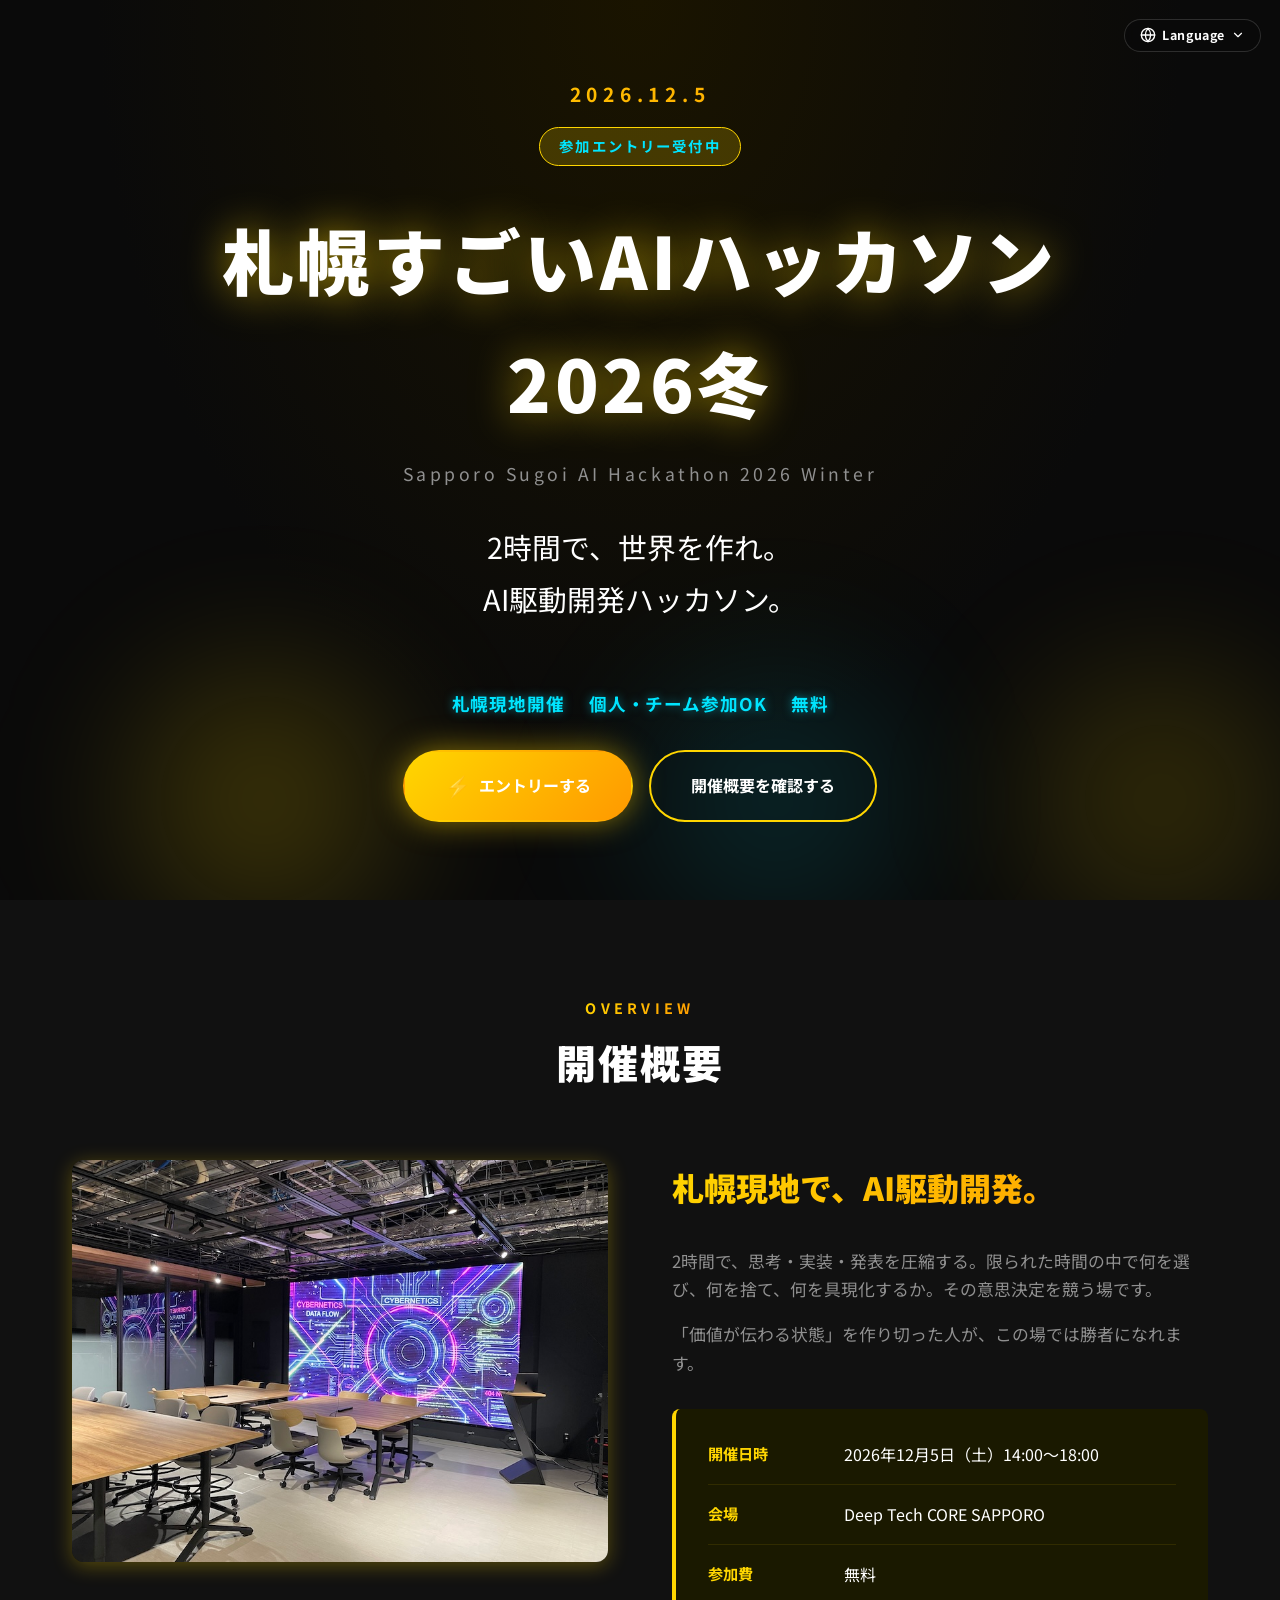
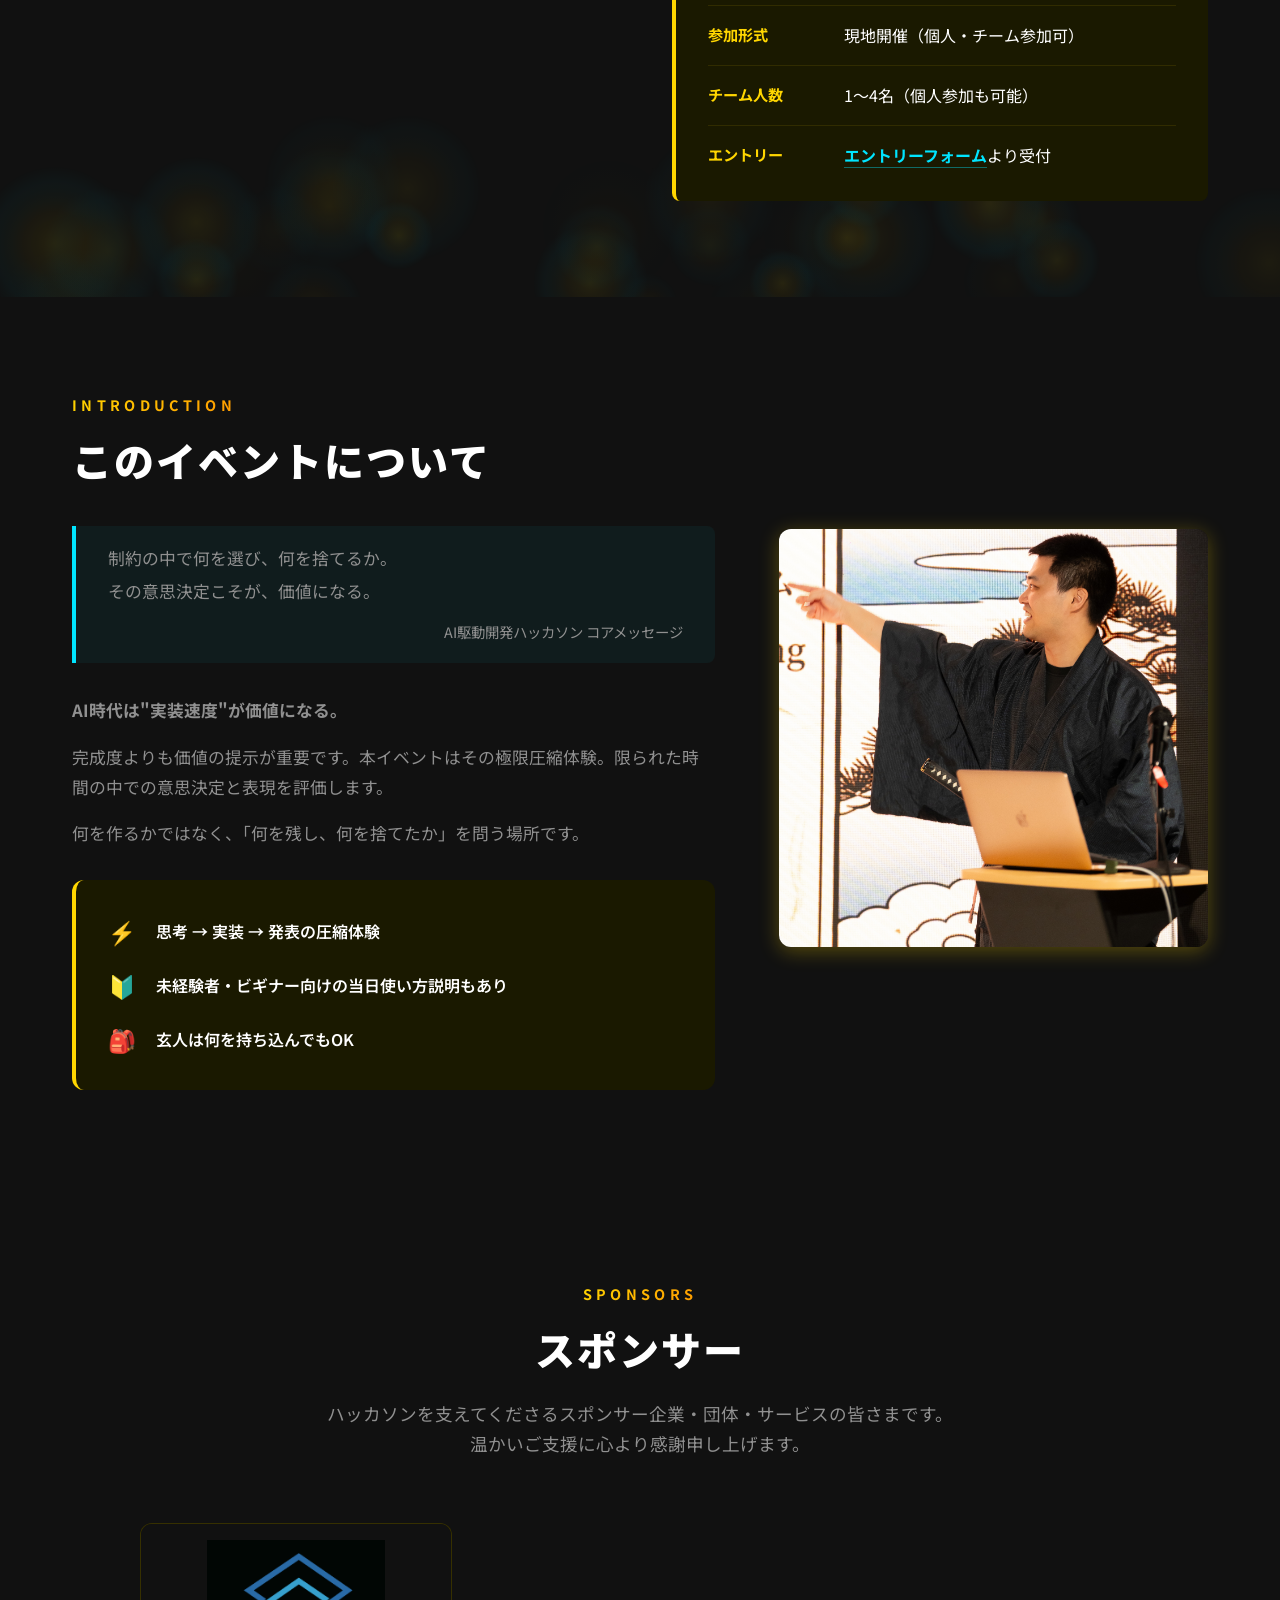
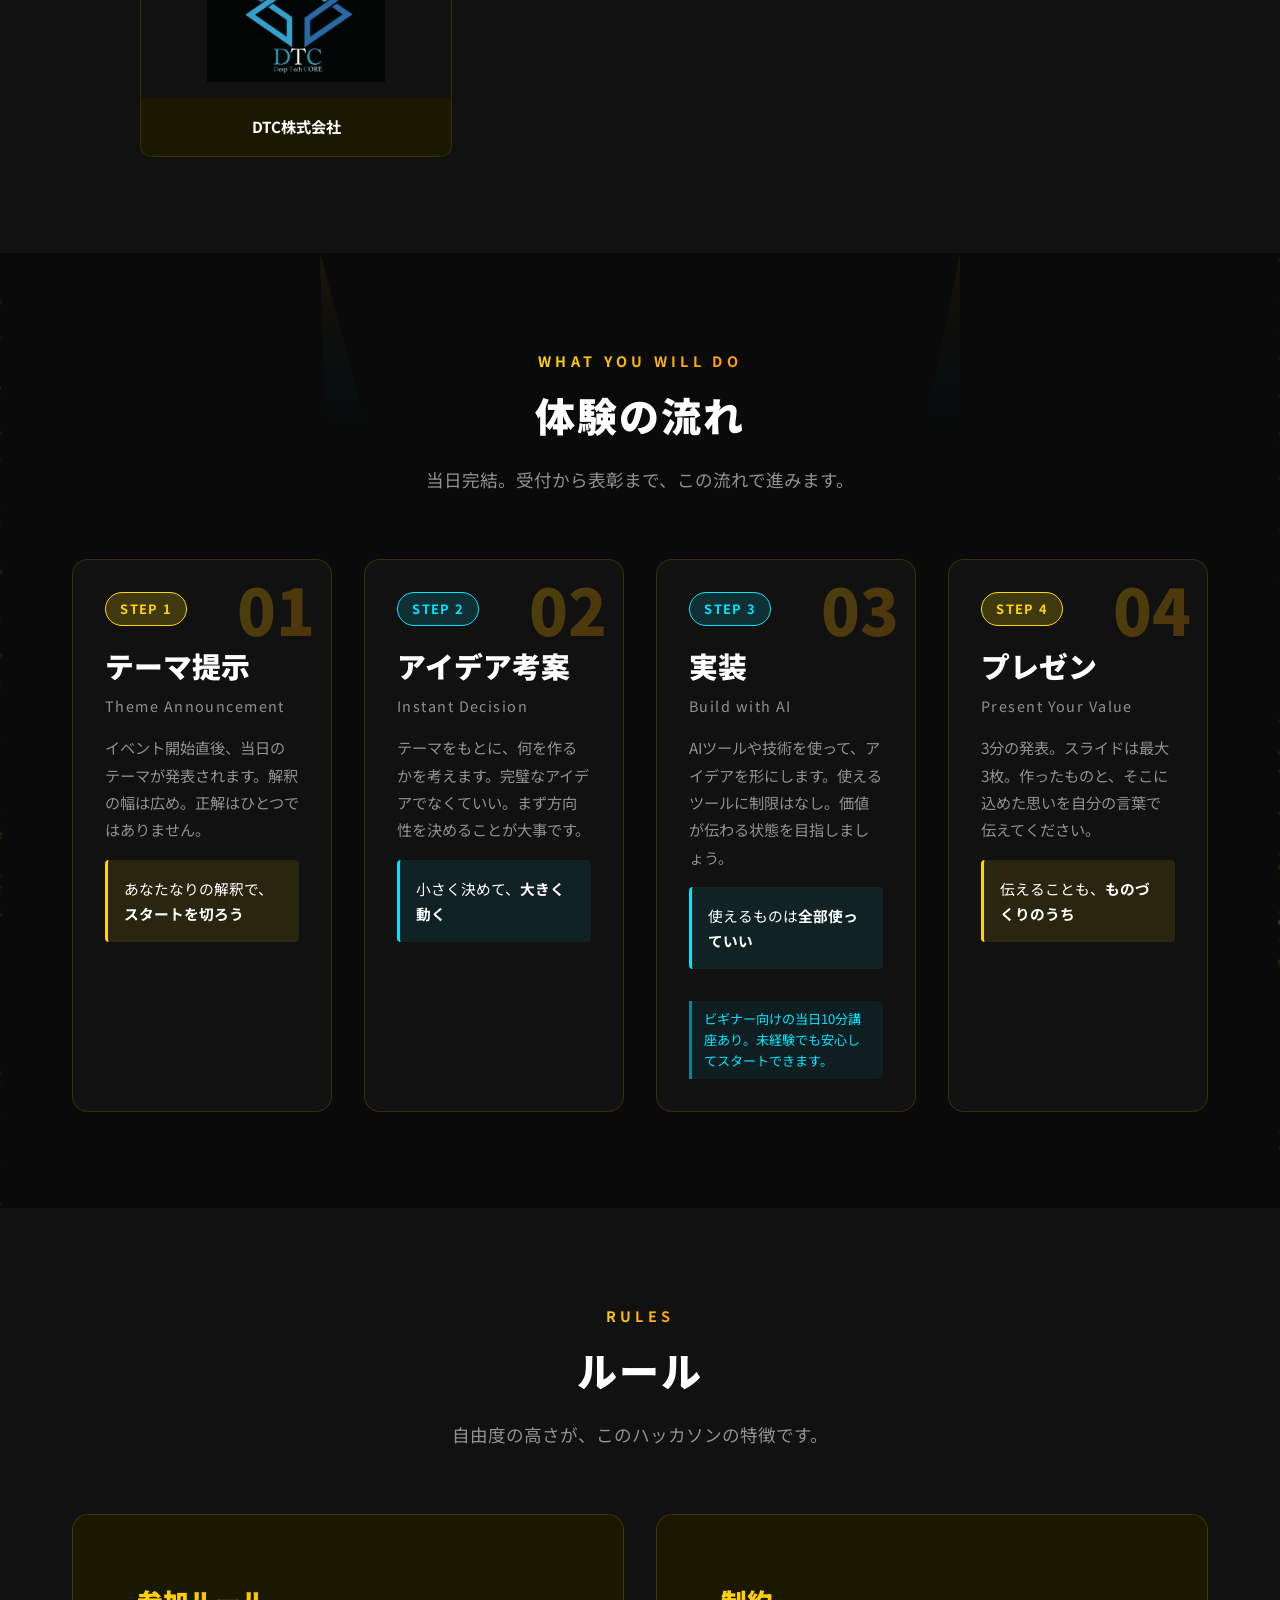
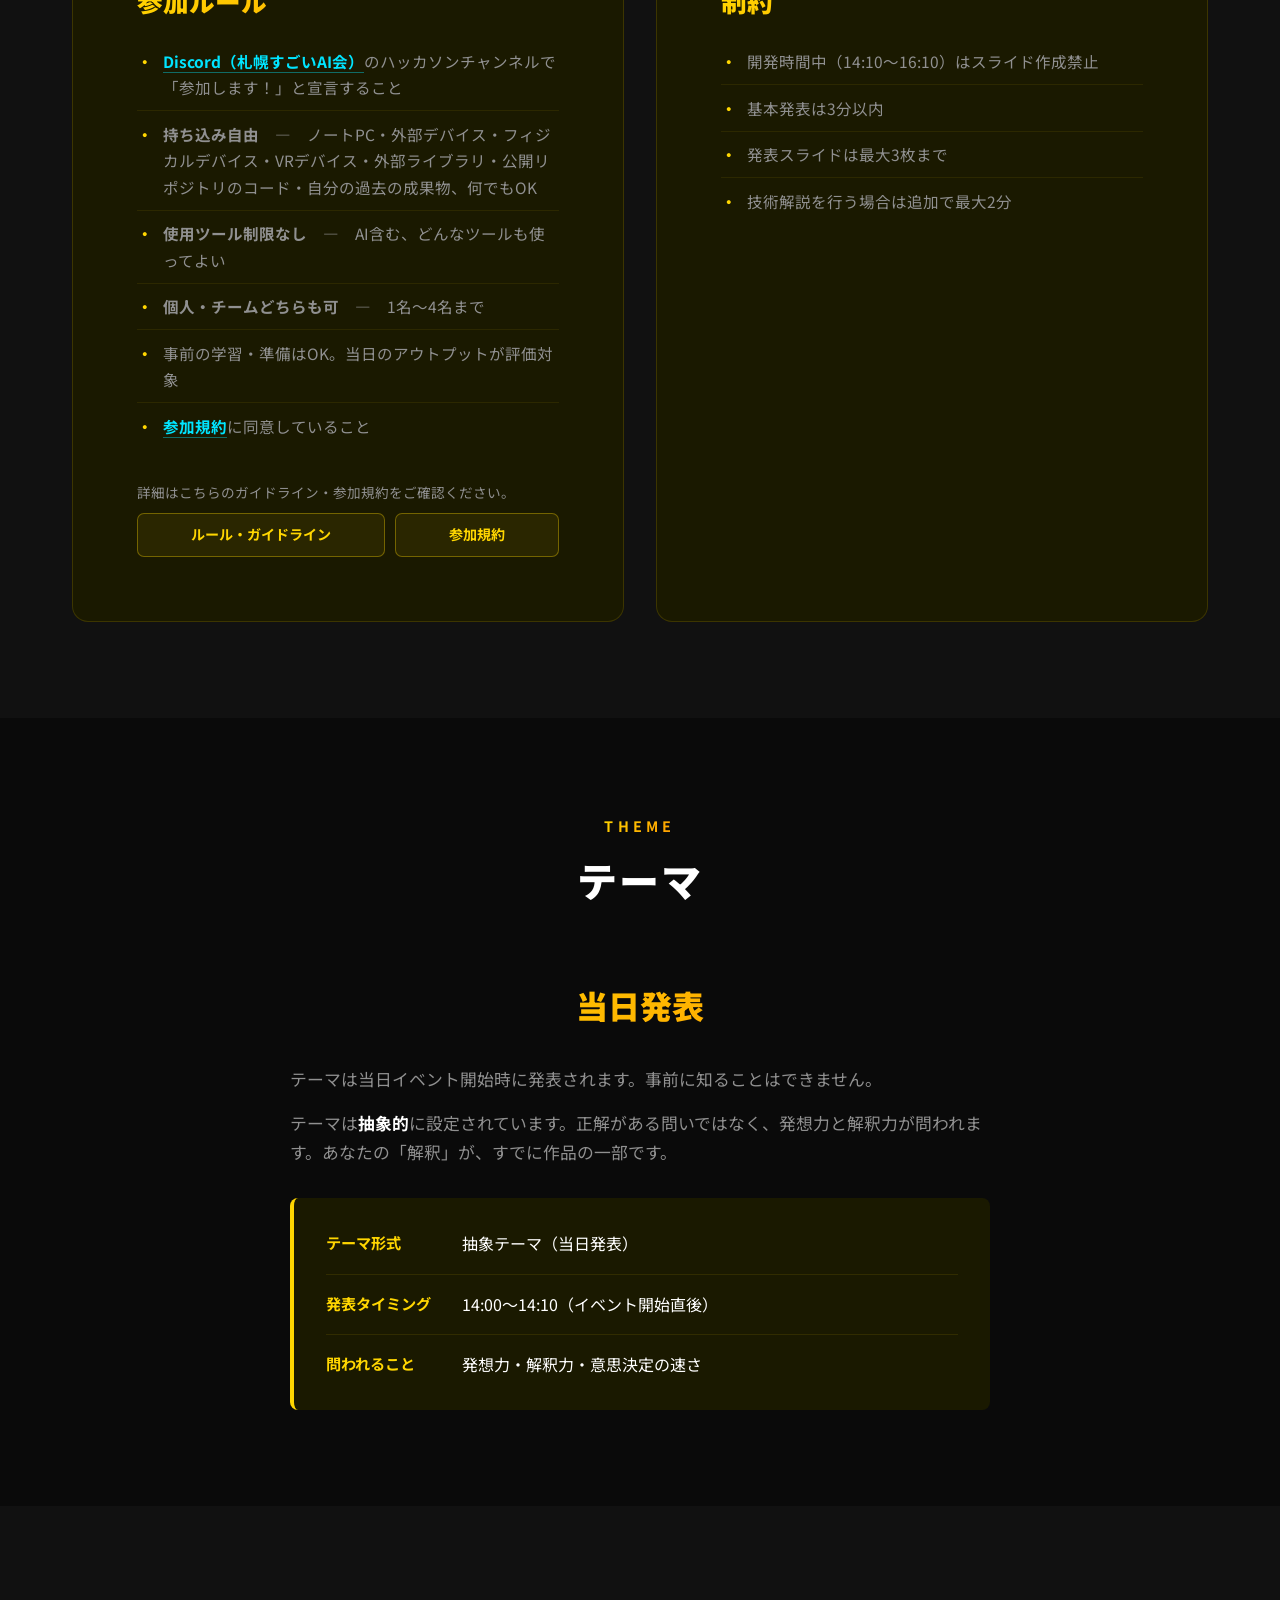
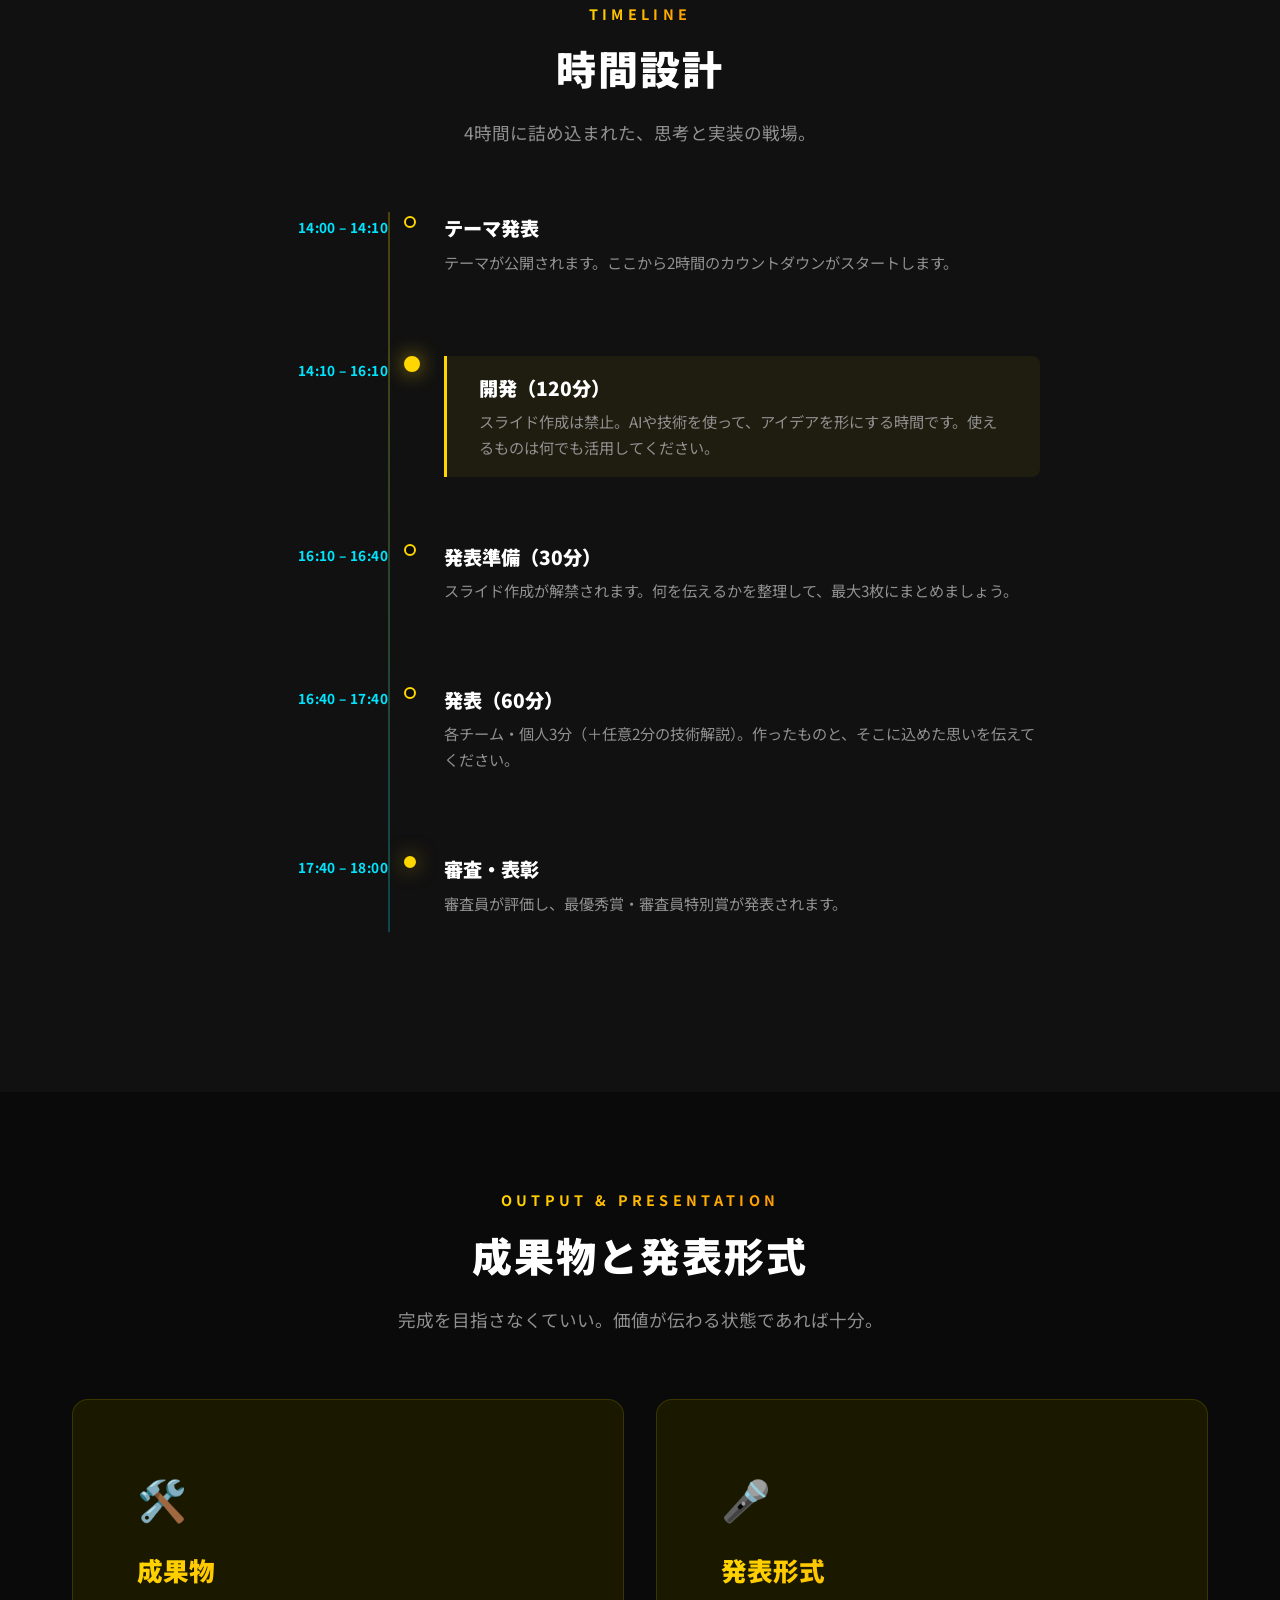
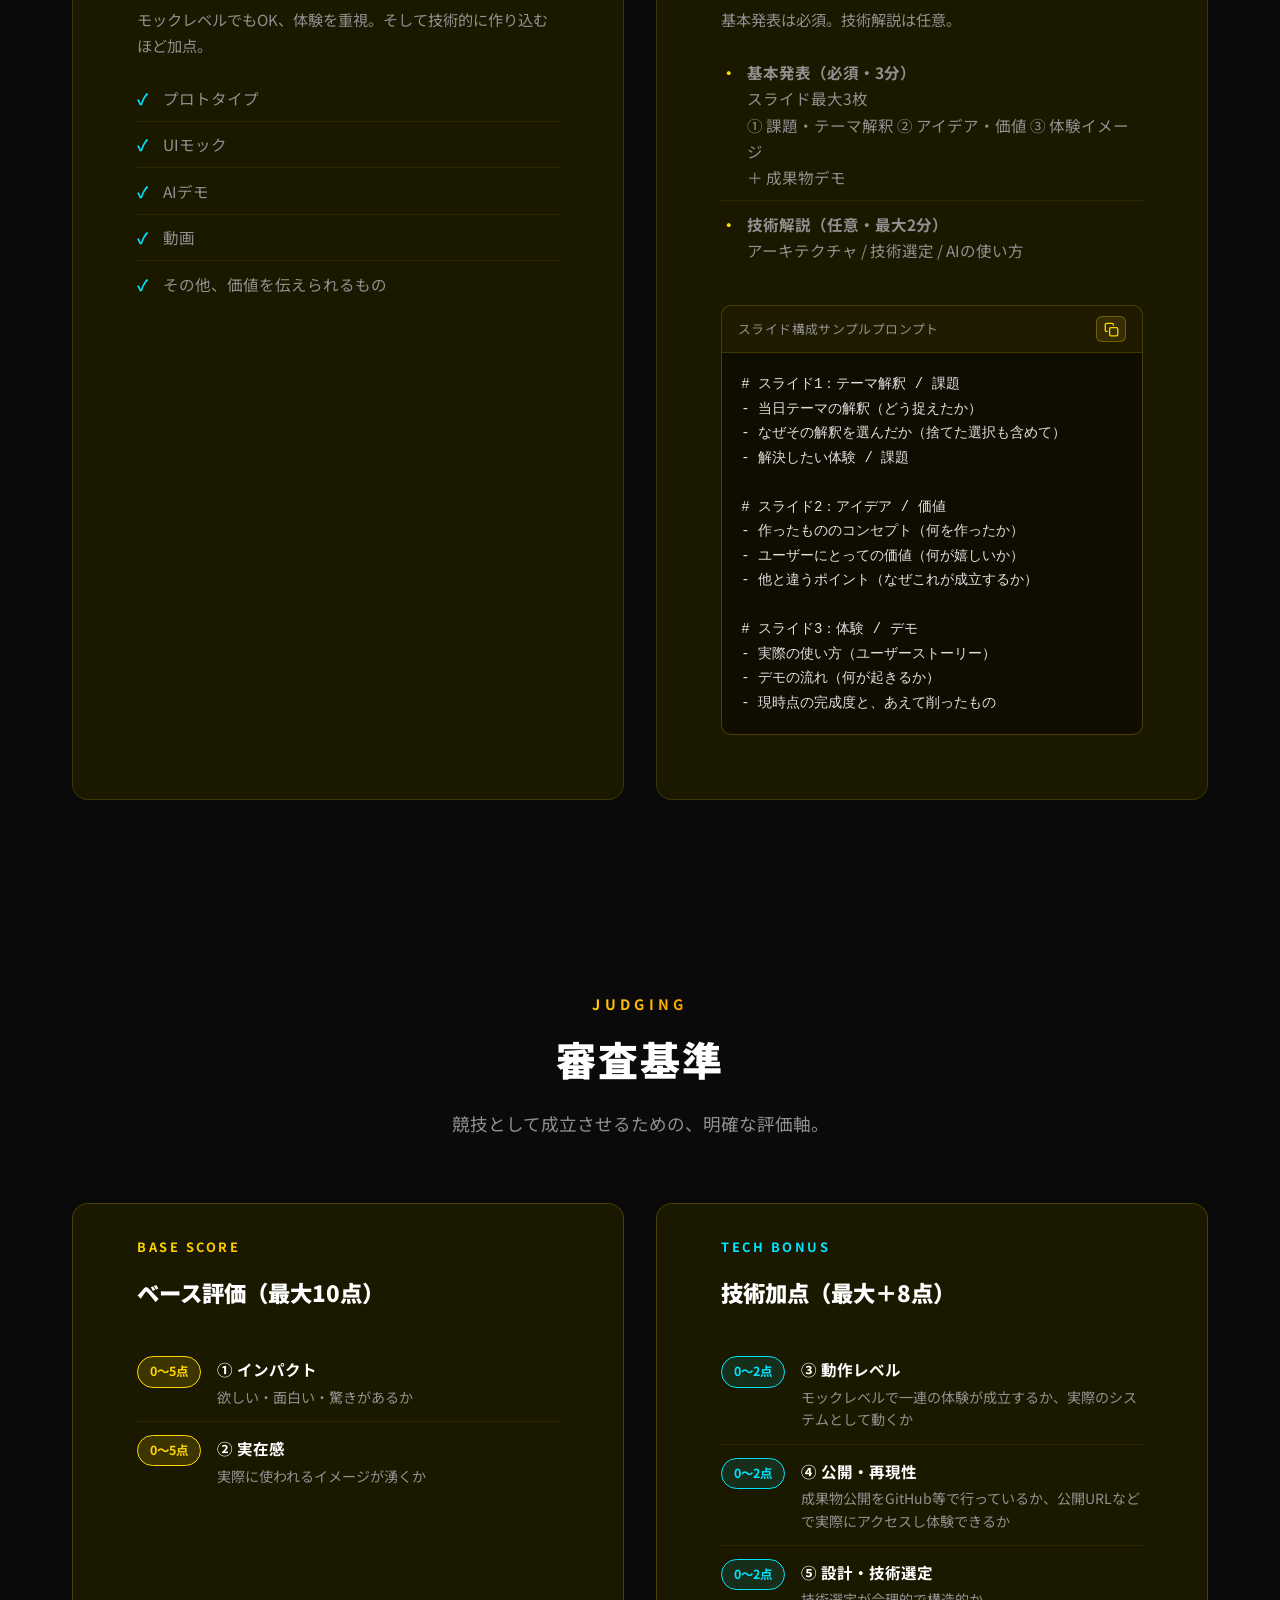
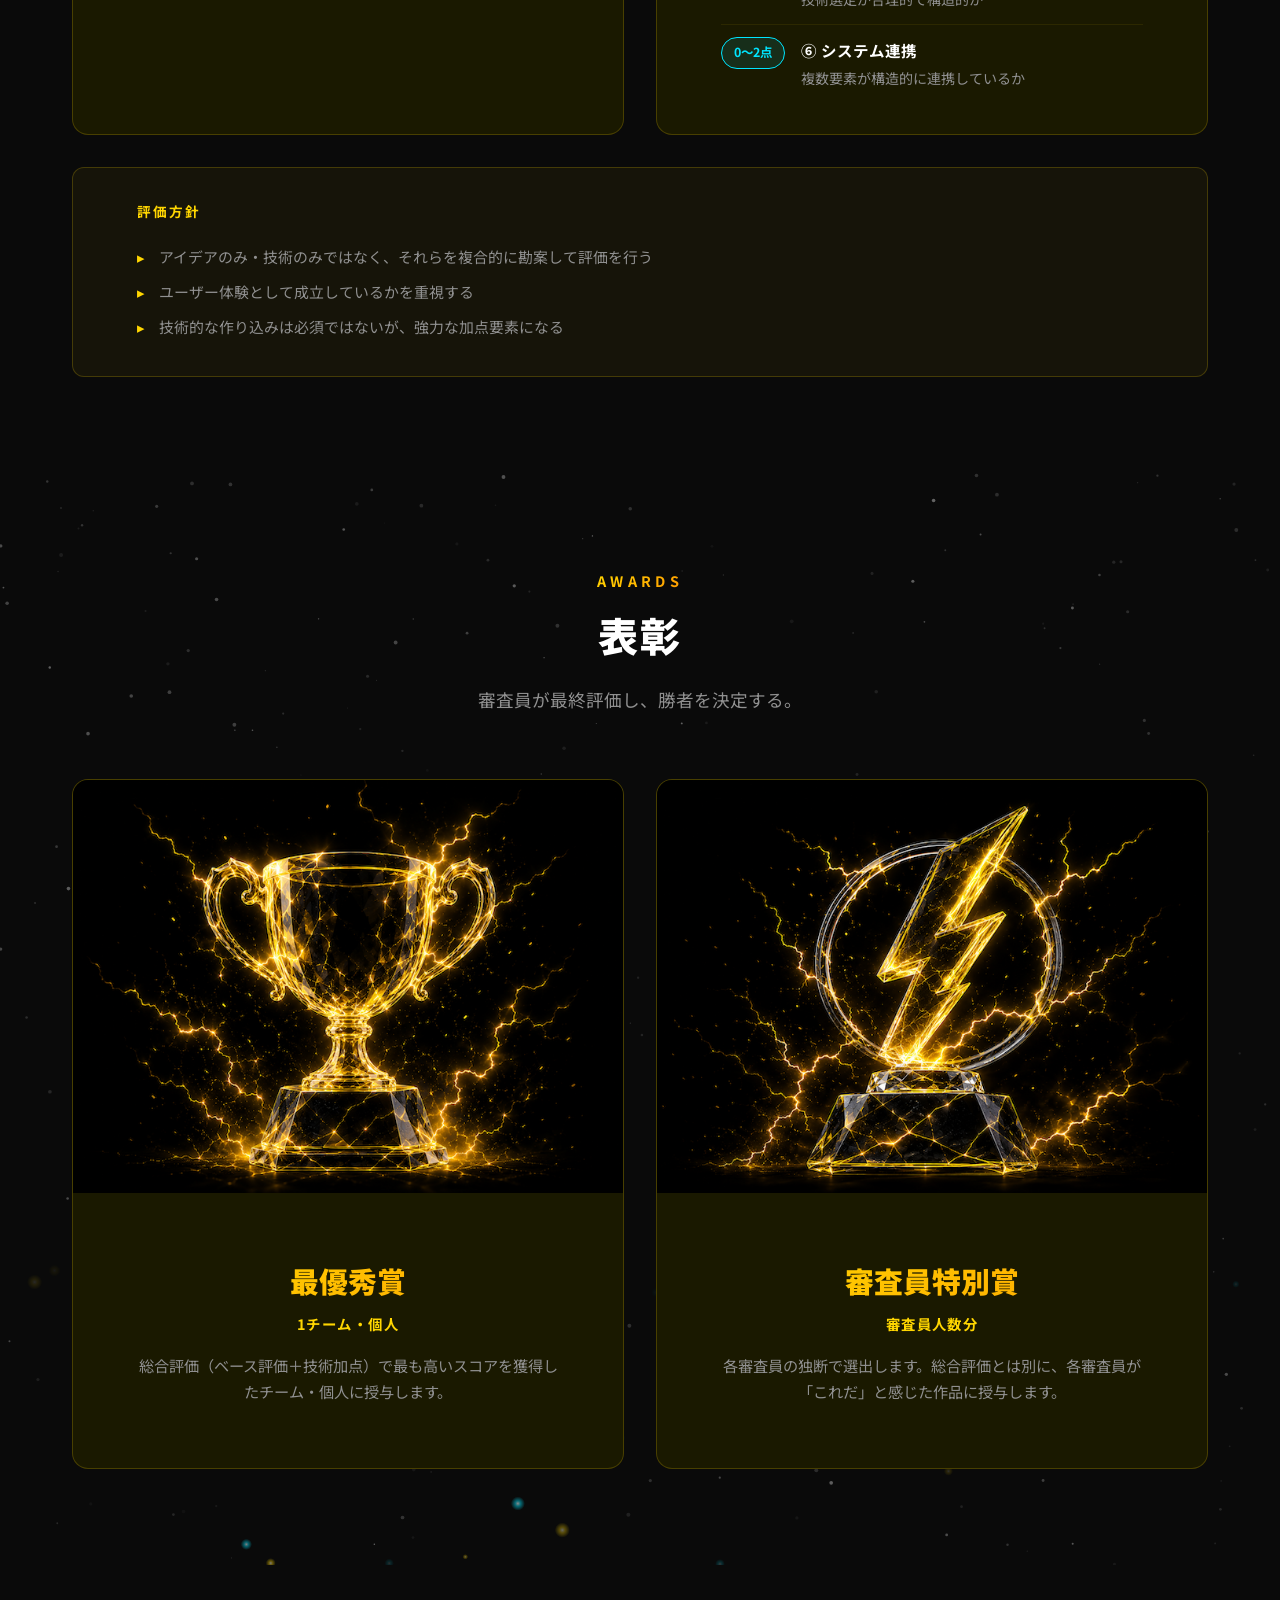
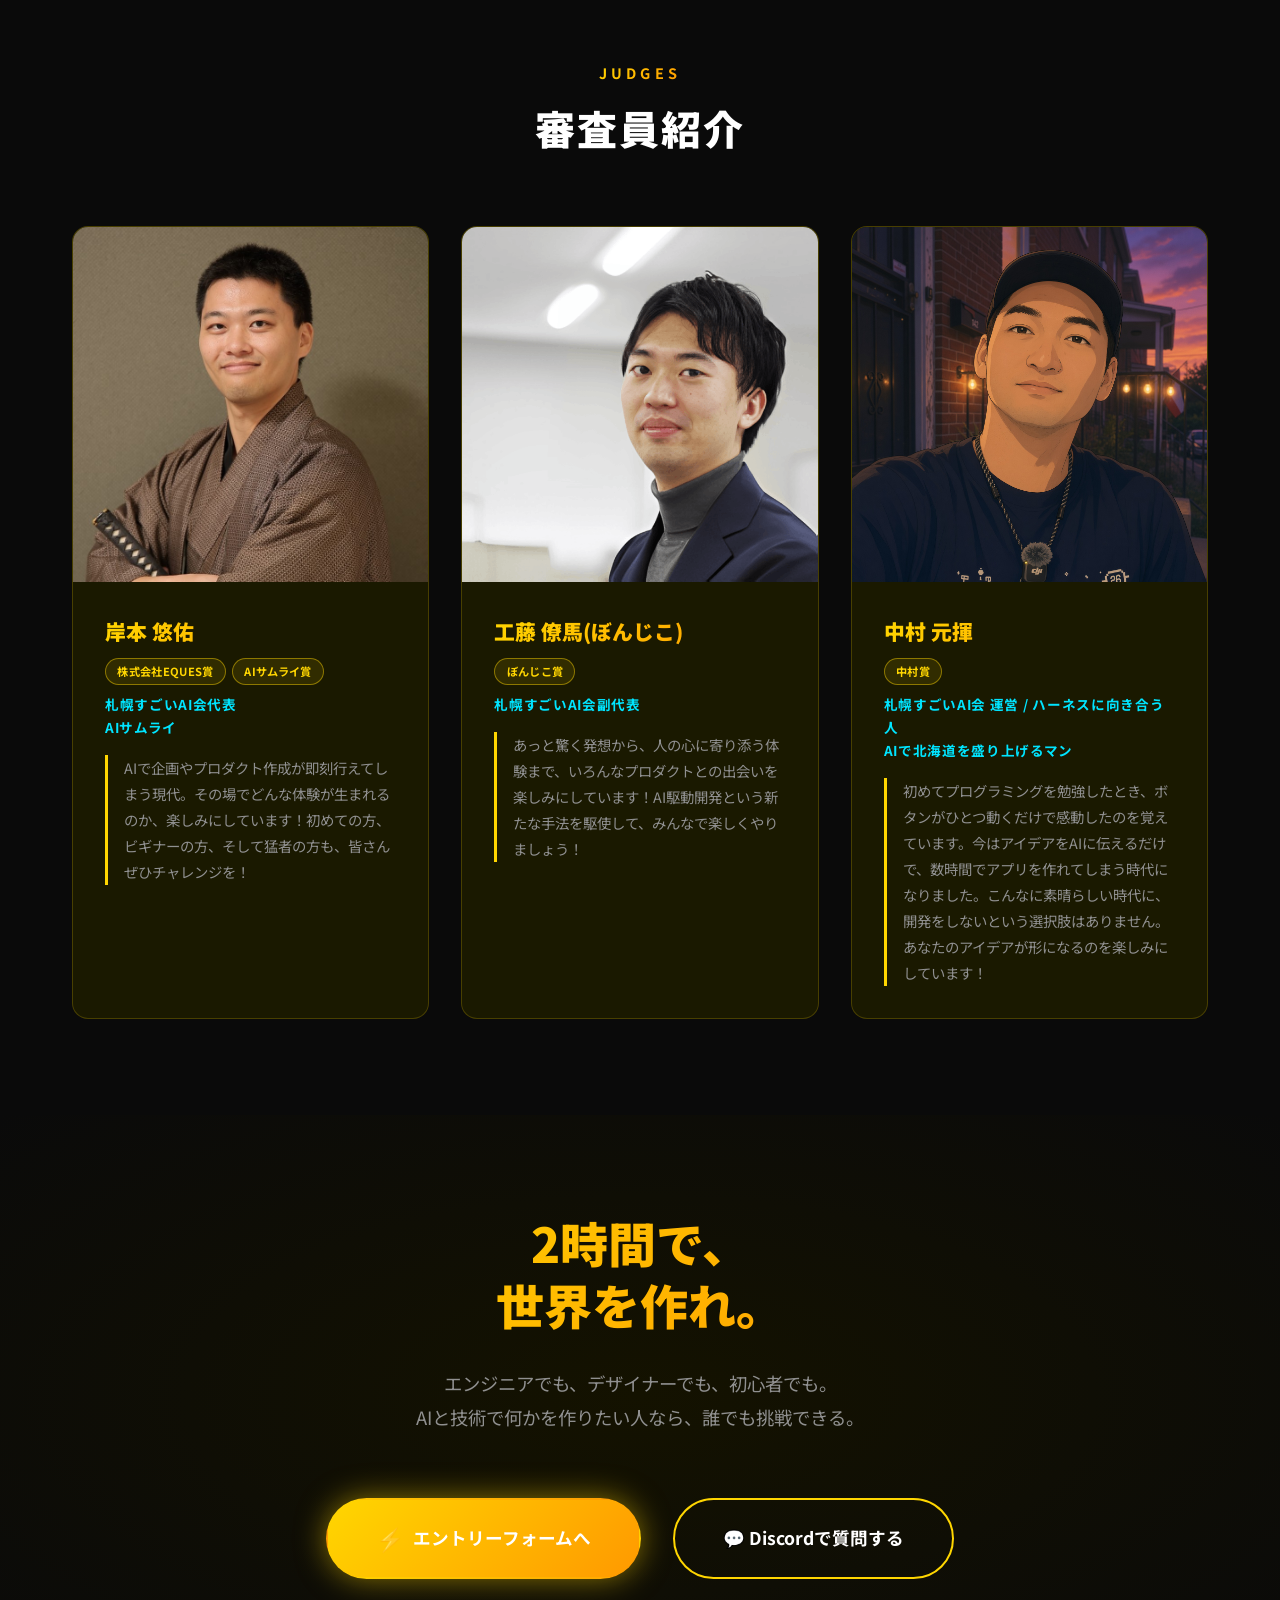
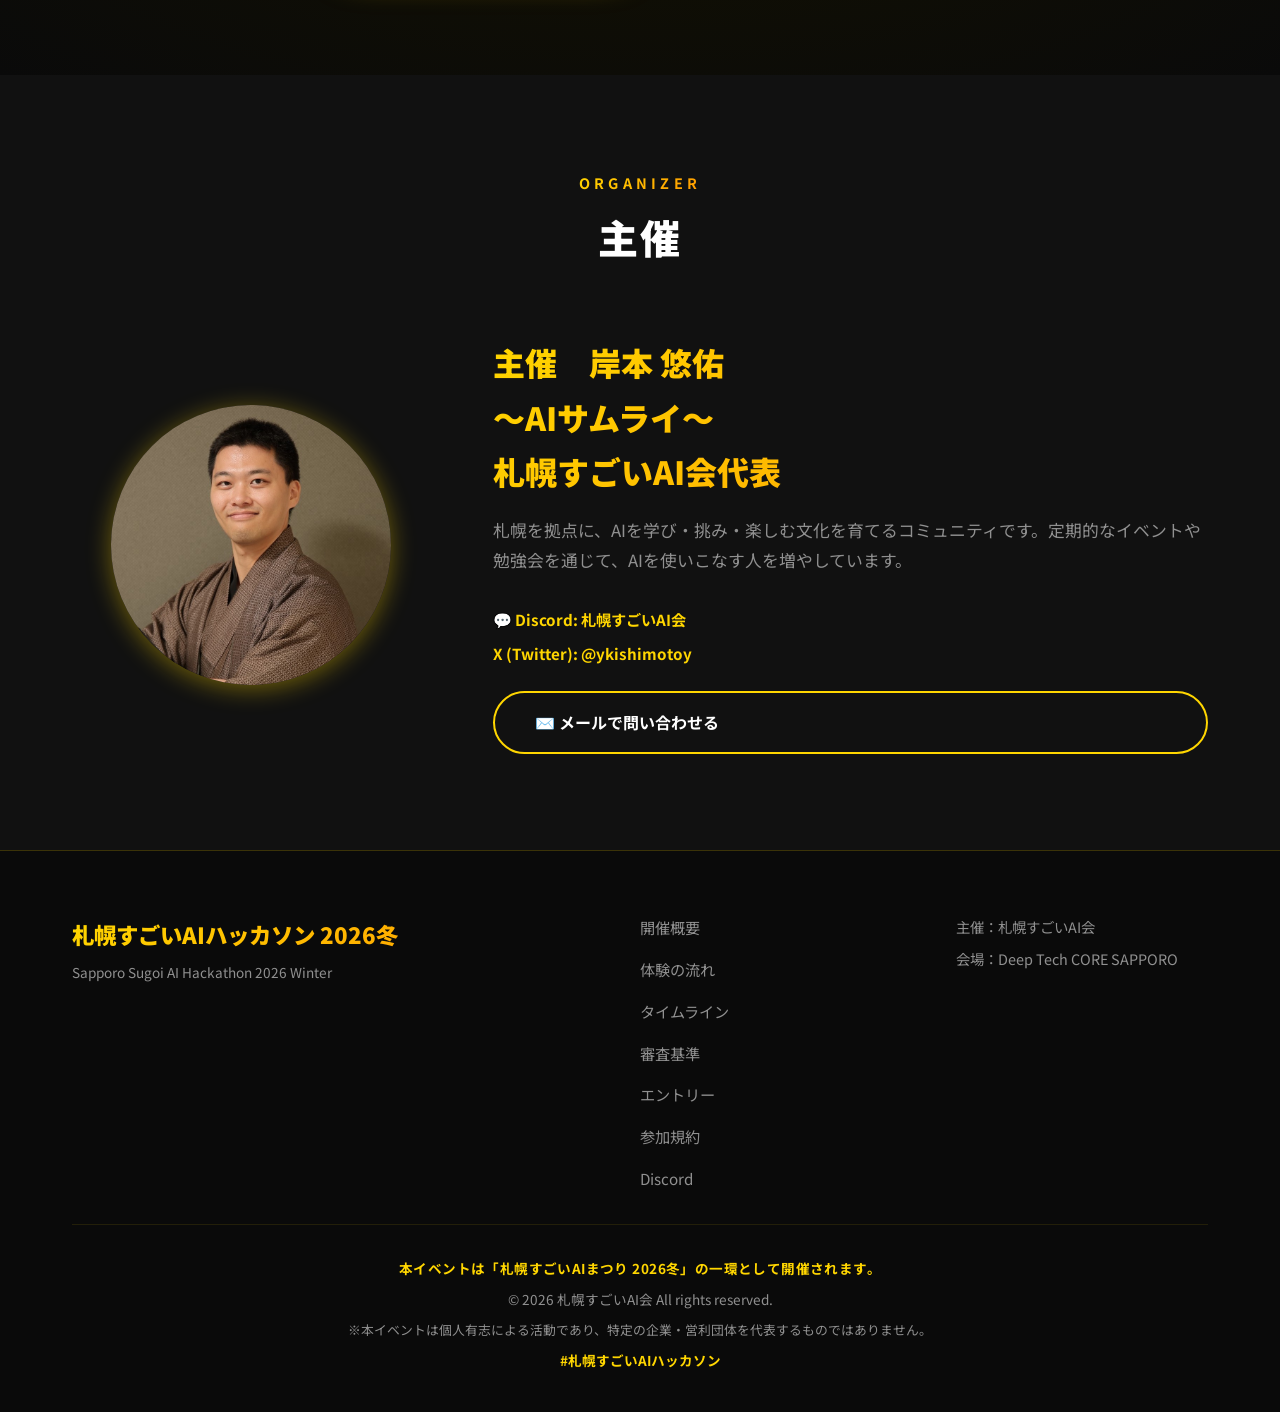
==== commit 59a5e2c2: "change all for 2026 winter" ====
--- a/index.html
+++ b/index.html
@@ -3,23 +3,23 @@
 <head>
     <meta charset="UTF-8">
     <meta name="viewport" content="width=device-width, initial-scale=1.0">
-    <title>札幌すごいAIハッカソン 2026夏 | AI駆動開発ハッカソン</title>
-    <meta name="description" content="2時間で、世界を作れ。思考→実装→発表を圧縮する実験場。AI駆動開発ハッカソン、2026年8月29日(土)札幌開催。">
+    <title>札幌すごいAIハッカソン 2026冬 | AI駆動開発ハッカソン</title>
+    <meta name="description" content="2時間で、世界を作れ。思考→実装→発表を圧縮する実験場。AI駆動開発ハッカソン、2026年12月5日(土)札幌開催。">
     <!-- OGP Tags -->
-    <meta property="og:title" content="札幌すごいAIハッカソン 2026夏">
-    <meta property="og:description" content="2時間で、世界を作れ。思考→実装→発表を圧縮する実験場。2026年8月29日(土)札幌開催。">
+    <meta property="og:title" content="札幌すごいAIハッカソン 2026冬">
+    <meta property="og:description" content="2時間で、世界を作れ。思考→実装→発表を圧縮する実験場。2026年12月5日(土)札幌開催。">
     <meta property="og:type" content="website">
-    <meta property="og:url" content="https://hack-2026-summer.sugoiai.org/">
-    <meta property="og:site_name" content="札幌すごいAIハッカソン 2026夏">
-    <meta property="og:image" content="https://hack-2026-summer.sugoiai.org/images/logot.png">
+    <meta property="og:url" content="https://hack-2026-winter.sugoiai.org/">
+    <meta property="og:site_name" content="札幌すごいAIハッカソン 2026冬">
+    <meta property="og:image" content="https://hack-2026-winter.sugoiai.org/images/logot.png">
     <meta property="og:image:width" content="1200">
     <meta property="og:image:height" content="630">
     <meta property="og:locale" content="ja_JP">
     <!-- Twitter Card Tags -->
     <meta name="twitter:card" content="summary_large_image">
-    <meta name="twitter:title" content="札幌すごいAIハッカソン 2026夏">
+    <meta name="twitter:title" content="札幌すごいAIハッカソン 2026冬">
     <meta name="twitter:description" content="2時間で、世界を作れ。思考→実装→発表を圧縮する実験場。">
-    <meta name="twitter:image" content="https://hack-2026-summer.sugoiai.org/images/logot.png">
+    <meta name="twitter:image" content="https://hack-2026-winter.sugoiai.org/images/logot.png">
     <!-- Favicon -->
     <link rel="icon" type="image/png" href="images/logot.png">
     <link rel="apple-touch-icon" href="images/logot.png">
@@ -32,11 +32,20 @@
 
     <!-- ─── HERO ─── -->
     <section id="hero" class="hero">
-        <!-- 言語切替（heroに対して絶対配置：スクロールすると一緒に流れて消える） -->
-        <div class="lang-switcher" id="langSwitcher" role="group" aria-label="Language">
-            <button type="button" class="lang-btn active" data-lang="ja">JP</button>
-            <button type="button" class="lang-btn" data-lang="en">EN</button>
-            <button type="button" class="lang-btn" data-lang="zh">CN</button>
+        <!-- 言語切替（heroに対して絶対配置：Languageボタン → プルダウン） -->
+        <div class="lang-switcher" id="langSwitcher">
+            <button type="button" class="lang-toggle" id="langToggle" aria-haspopup="true" aria-expanded="false" aria-controls="langMenu" aria-label="Language">
+                <svg class="lang-toggle-icon" viewBox="0 0 24 24" width="16" height="16" aria-hidden="true" fill="none" stroke="currentColor" stroke-width="2" stroke-linecap="round" stroke-linejoin="round"><circle cx="12" cy="12" r="10"/><path d="M2 12h20"/><path d="M12 2a15.3 15.3 0 0 1 4 10 15.3 15.3 0 0 1-4 10 15.3 15.3 0 0 1-4-10 15.3 15.3 0 0 1 4-10z"/></svg>
+                <span class="lang-toggle-label">Language</span>
+                <svg class="lang-toggle-chevron" viewBox="0 0 24 24" width="14" height="14" aria-hidden="true" fill="none" stroke="currentColor" stroke-width="2" stroke-linecap="round" stroke-linejoin="round"><path d="m6 9 6 6 6-6"/></svg>
+            </button>
+            <ul class="lang-menu" id="langMenu" role="menu" aria-label="Language">
+                <li role="none"><button type="button" class="lang-btn active" data-lang="ja" role="menuitemradio" aria-checked="true">日本語</button></li>
+                <li role="none"><button type="button" class="lang-btn" data-lang="en" role="menuitemradio" aria-checked="false">English</button></li>
+                <li role="none"><button type="button" class="lang-btn" data-lang="zh" role="menuitemradio" aria-checked="false">中文</button></li>
+                <li role="none"><button type="button" class="lang-btn" data-lang="fr" role="menuitemradio" aria-checked="false">Français</button></li>
+                <li role="none"><button type="button" class="lang-btn" data-lang="de" role="menuitemradio" aria-checked="false">Deutsch</button></li>
+            </ul>
         </div>
         <div class="hero-background">
             <div class="film-particle"></div>
@@ -44,11 +53,11 @@
             <div class="film-particle"></div>
         </div>
         <div class="container hero-content">
-            <div class="hero-date">2026.8.29</div>
+            <div class="hero-date">2026.12.5</div>
             <div class="hero-badge" data-i18n="hero.badge">参加エントリー受付中</div>
             <h1 class="hero-title">
-                <span class="title-main" data-i18n="hero.title">札幌すごいAIハッカソン<br>2026夏</span>
-                <span class="title-sub">Sapporo Sugoi AI Hackathon 2026 Summer</span>
+                <span class="title-main" data-i18n="hero.title">札幌すごいAIハッカソン<br>2026冬</span>
+                <span class="title-sub">Sapporo Sugoi AI Hackathon 2026 Winter</span>
             </h1>
             <p class="hero-tagline" data-i18n="hero.tagline">2時間で、世界を作れ。<br>AI駆動開発ハッカソン。</p>
             <div class="hero-info-badge">
@@ -69,6 +78,7 @@
     </section>
 
     <!-- ─── WINNERS ─── -->
+    <!-- 2026冬では非表示（受賞者情報）
     <section id="winners" class="section winners">
         <div class="container">
             <div class="section-header">
@@ -148,6 +158,7 @@
             </div>
         </div>
     </section>
+    -->
 
     <!-- ─── OVERVIEW ─── -->
     <section id="overview" class="section overview">
@@ -171,7 +182,7 @@
                         <div class="event-info">
                             <div class="info-item">
                                 <div class="info-label" data-i18n="ov.l1">開催日時</div>
-                                <div class="info-value" data-i18n="ov.v1">2026年8月29日（土）14:00〜18:00</div>
+                                <div class="info-value" data-i18n="ov.v1">2026年12月5日（土）14:00〜18:00</div>
                             </div>
                             <div class="info-item">
                                 <div class="info-label" data-i18n="ov.l2">会場</div>
@@ -260,26 +271,32 @@
             </div>
             <div class="partners-grid">
 
+                <!--
                 <a href="https://www.nttd-mse.com/" target="_blank" rel="noopener noreferrer" class="partner-card">
                     <div class="partner-logo">
                         <img src="images/NTTDMSE_logo.png" alt="株式会社NTTデータMSE">
                     </div>
                     <div class="partner-name" data-i18n="partners.nttdmse">株式会社NTTデータMSE</div>
                 </a>
-
+                -->
+
+                <!--
                 <a href="https://www.hp.com/jp-ja/home.html" target="_blank" rel="noopener noreferrer" class="partner-card">
                     <div class="partner-logo">
                         <img src="images/HP.png" alt="株式会社日本HP">
                     </div>
                     <div class="partner-name" data-i18n="partners.hp">株式会社日本HP</div>
                 </a>
-
+                -->
+
+                <!--
                 <a href="https://eques.co.jp" target="_blank" rel="noopener noreferrer" class="partner-card">
                     <div class="partner-logo">
                         <img src="images/eques.png" alt="株式会社EQUES">
                     </div>
                     <div class="partner-name" data-i18n="partners.eques">株式会社EQUES</div>
                 </a>
+                -->
 
                 <!--
                 <a href="https://eques.co.jp/" target="_blank" rel="noopener noreferrer" class="partner-card">
@@ -297,6 +314,7 @@
                     <div class="partner-name" data-i18n="partners.dtc">DTC株式会社</div>
                 </a>
 
+                <!--
                 <a href="https://hanamii.jp" target="_blank" rel="noopener noreferrer" class="partner-card">
                     <div class="partner-logo">
                         <img src="images/hanamii.png" alt="hanamii">
@@ -307,13 +325,16 @@
                           onkeydown="if (event.key === 'Enter' || event.key === ' ') { event.preventDefault(); event.stopPropagation(); window.open('images/hanamii.pdf', '_blank', 'noopener'); }"
                           data-i18n="partners.hanamiiDoc">使い方のダウンロード</span>
                 </a>
-
+                -->
+
+                <!--
                 <div class="partner-card">
                     <div class="partner-logo">
                         <span class="partner-logo-text" data-i18n="partners.sapporoLogo">札幌市</span>
                     </div>
                     <div class="partner-name" data-i18n="partners.sapporo">後援：札幌市</div>
                 </div>
+                -->
 
                 <!--
                 <a href="https://www.ai-driven.dev/ai駆動開発コンソーシアム/" target="_blank" rel="noopener noreferrer" class="partner-card">
@@ -779,7 +800,6 @@
                     </div>
                 </div>
 
-                <!--
                 <div class="judge-card">
                     <div class="judge-image-wrap">
                         <img src="images/bonjiko.png" alt="工藤僚馬(ぼんじこ)" class="judge-image">
@@ -793,9 +813,9 @@
                         <p class="judge-comment" data-i18n="judge.2.comment">あっと驚く発想から、人の心に寄り添う体験まで、いろんなプロダクトとの出会いを楽しみにしています！AI駆動開発という新たな手法を駆使して、みんなで楽しくやりましょう！</p>
                     </div>
                 </div>
-                -->
-
-
+
+
+                <!--
                 <div class="judge-card">
                     <div class="judge-image-wrap">
                         <img src="images/nakajimasan.png" alt="中島憲一郎" class="judge-image">
@@ -810,6 +830,7 @@
 学生・社会人・企業が垣根を越えて集まり、AI駆動開発に挑戦することで、多くの学びと新しいつながりが生まれる素晴らしい機会になることを期待しています。NTTデータMSEとしても、こうした地域コミュニティの挑戦を応援していきたいと思います。</p>
                     </div>
                 </div>
+                -->
 
                 <!--
                 <div class="judge-card">
@@ -824,6 +845,7 @@
                 </div>
                 -->
 
+                <!--
                 <div class="judge-card">
                     <div class="judge-image-wrap">
                         <img src="images/shoya.jpg" alt="勝谷裕史" class="judge-image">
@@ -837,6 +859,7 @@
                         <p class="judge-comment" data-i18n="judge.5.comment">たった2時間でMVP（Minimum Viable Product：実用最小限の製品）を実装するとなるとおそらく複数のAIエージェントに複数の仕様、実装、テストを並行して実行させることになると思います。北の大地に鍛えられたであろう皆さんのAIをとことん使いこなす姿をぜひ拝見させていただきます！</p>
                     </div>
                 </div>
+                -->
 
                 <div class="judge-card">
                     <div class="judge-image-wrap">
@@ -917,8 +940,8 @@
         <div class="container">
             <div class="footer-content">
                 <div class="footer-logo">
-                    <h3 data-i18n="ft.logo">札幌すごいAIハッカソン 2026夏</h3>
-                    <p>Sapporo Sugoi AI Hackathon 2026 Summer</p>
+                    <h3 data-i18n="ft.logo">札幌すごいAIハッカソン 2026冬</h3>
+                    <p>Sapporo Sugoi AI Hackathon 2026 Winter</p>
                 </div>
                 <div class="footer-links">
                     <a href="#overview" data-i18n="ft.l1">開催概要</a>
@@ -935,7 +958,7 @@
                 </div>
             </div>
             <div class="footer-bottom">
-                <p class="footer-festival" data-i18n="ft.festival">本イベントは「札幌すごいAIまつり 2026夏」の一環として開催されます。</p>
+                <p class="footer-festival" data-i18n="ft.festival">本イベントは「札幌すごいAIまつり 2026冬」の一環として開催されます。</p>
                 <p data-i18n="ft.copy">&copy; 2026 札幌すごいAI会 All rights reserved.</p>
                 <p class="footer-disclaimer" data-i18n="ft.disclaimer">※本イベントは個人有志による活動であり、特定の企業・営利団体を代表するものではありません。</p>
                 <p class="footer-hashtag">#札幌すごいAIハッカソン</p>
--- a/style.css
+++ b/style.css
@@ -2390,39 +2390,99 @@
     word-break: break-word;
 }
 
-/* ─── Language Switcher（hero内・絶対配置：スクロールで一緒に消える） ─── */
+/* ─── Language Switcher（hero内・絶対配置：Languageボタン → プルダウン） ─── */
 .lang-switcher {
     position: absolute;
     top: 1.2rem;
     right: 1.2rem;
     z-index: 50;
-    display: flex;
-    gap: 0.35rem;
-    padding: 0.3rem;
+}
+
+.lang-toggle {
+    appearance: none;
+    -webkit-appearance: none;
+    display: inline-flex;
+    align-items: center;
+    gap: 0.4rem;
+    padding: 0.45rem 0.9rem;
     background: rgba(10, 10, 10, 0.55);
     border: 1px solid rgba(255, 255, 255, 0.15);
     border-radius: 999px;
+    color: var(--text-primary);
+    font-family: var(--font-primary);
+    font-size: 0.78rem;
+    font-weight: 700;
+    letter-spacing: 0.05em;
+    line-height: 1;
+    cursor: pointer;
     backdrop-filter: blur(6px);
     -webkit-backdrop-filter: blur(6px);
+    transition: background 0.2s ease, border-color 0.2s ease;
+}
+
+.lang-toggle:hover,
+.lang-switcher.is-open .lang-toggle {
+    background: rgba(10, 10, 10, 0.94);
+    border-color: rgba(255, 255, 255, 0.3);
+}
+
+.lang-toggle-chevron {
+    transition: transform 0.2s ease;
+}
+
+.lang-switcher.is-open .lang-toggle-chevron {
+    transform: rotate(180deg);
+}
+
+.lang-menu {
+    position: absolute;
+    top: calc(100% + 0.4rem);
+    right: 0;
+    min-width: 160px;
+    margin: 0;
+    padding: 0.35rem;
+    list-style: none;
+    background: rgba(10, 10, 10, 0.94);
+    border: 1px solid rgba(255, 255, 255, 0.15);
+    border-radius: 12px;
+    box-shadow: 0 12px 32px rgba(0, 0, 0, 0.45);
+    backdrop-filter: blur(10px);
+    -webkit-backdrop-filter: blur(10px);
+    opacity: 0;
+    visibility: hidden;
+    transform: translateY(-6px);
+    transition: opacity 0.18s ease, transform 0.18s ease, visibility 0.18s;
+}
+
+.lang-switcher.is-open .lang-menu {
+    opacity: 1;
+    visibility: visible;
+    transform: translateY(0);
 }
 
 .lang-btn {
     appearance: none;
+    -webkit-appearance: none;
+    display: block;
+    width: 100%;
     border: none;
     background: transparent;
     color: var(--text-secondary);
     font-family: var(--font-primary);
-    font-size: 0.78rem;
-    font-weight: 700;
-    letter-spacing: 0.05em;
-    padding: 0.35rem 0.75rem;
-    border-radius: 999px;
+    font-size: 0.82rem;
+    font-weight: 700;
+    letter-spacing: 0.03em;
+    line-height: 1.2;
+    text-align: left;
+    padding: 0.55rem 0.85rem;
+    border-radius: 8px;
     cursor: pointer;
     transition: color 0.2s ease, background 0.2s ease;
 }
 
 .lang-btn:hover {
     color: var(--text-primary);
+    background: rgba(255, 255, 255, 0.08);
 }
 
 .lang-btn.active {
@@ -2434,11 +2494,10 @@
     .lang-switcher {
         top: 0.8rem;
         right: 0.8rem;
-        padding: 0.25rem;
-    }
-
-    .lang-btn {
+    }
+
+    .lang-toggle {
         font-size: 0.72rem;
-        padding: 0.3rem 0.6rem;
-    }
-}
+        padding: 0.4rem 0.75rem;
+    }
+}
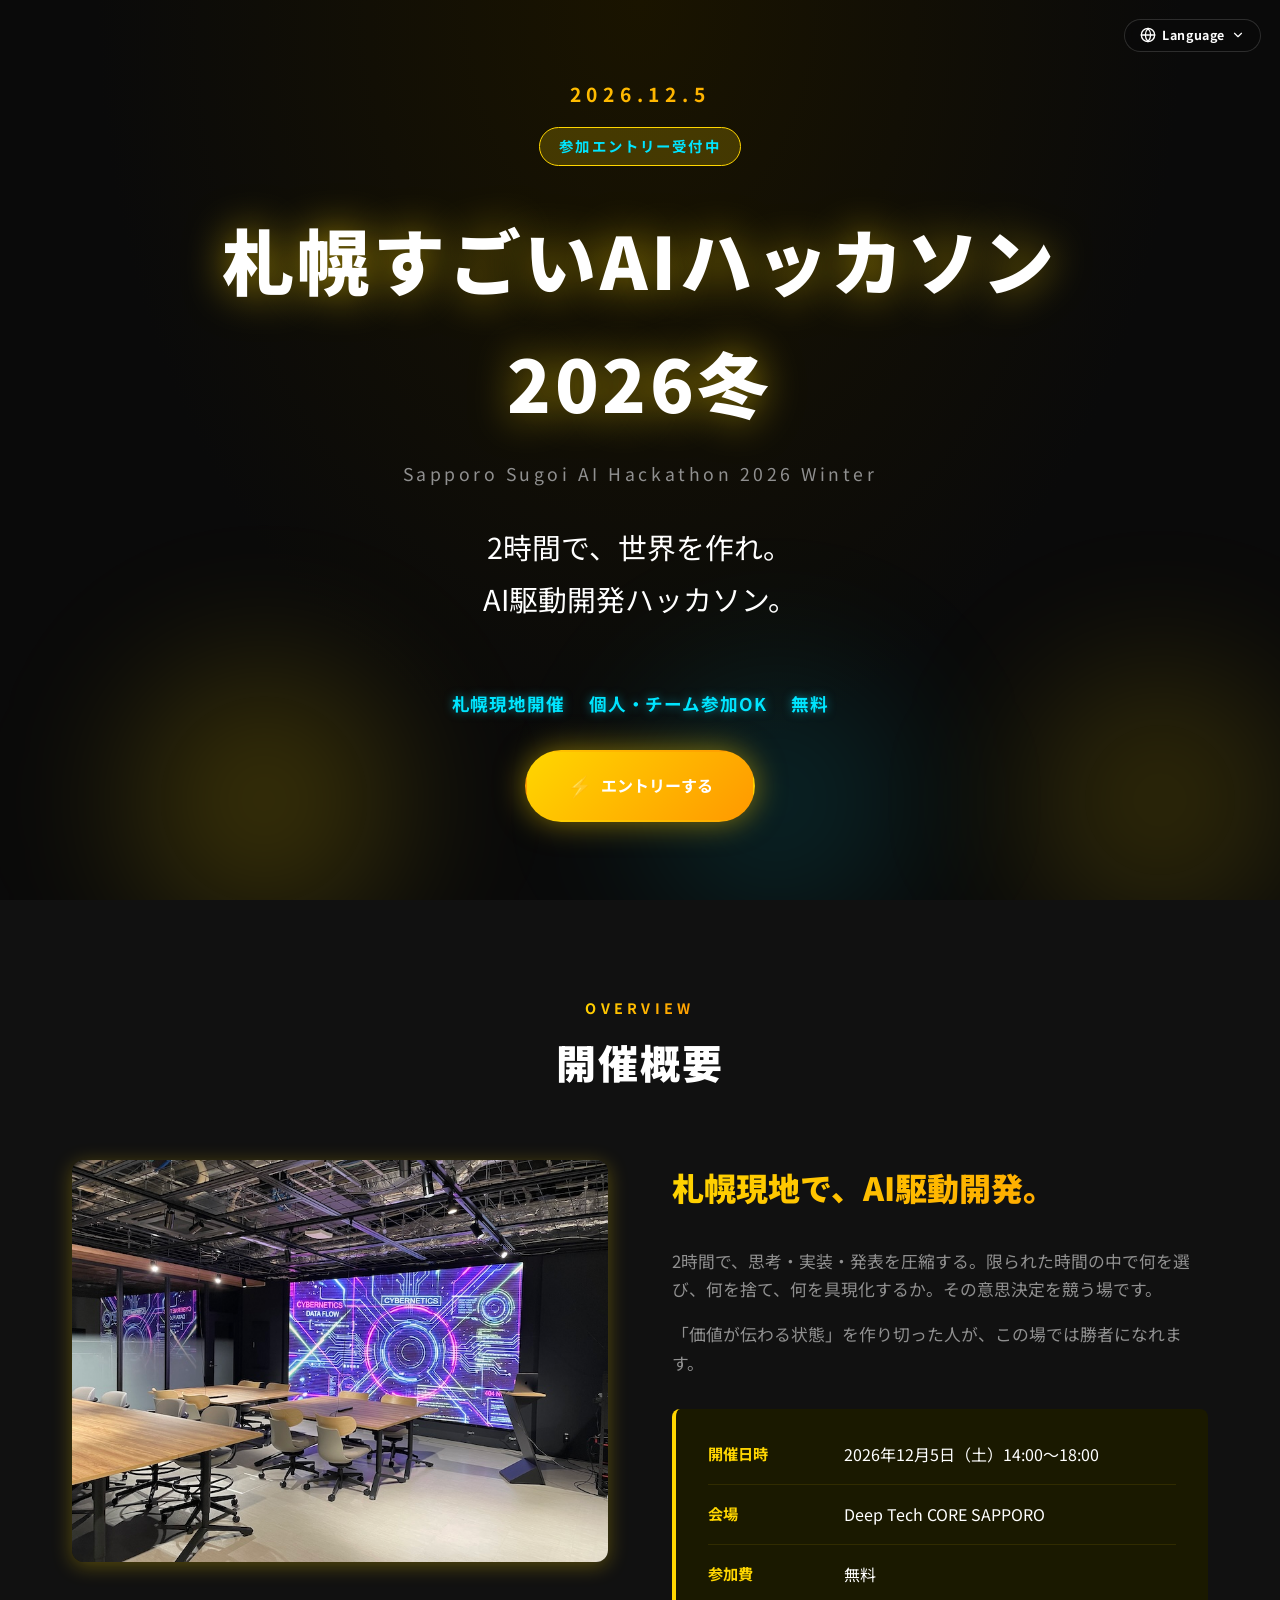
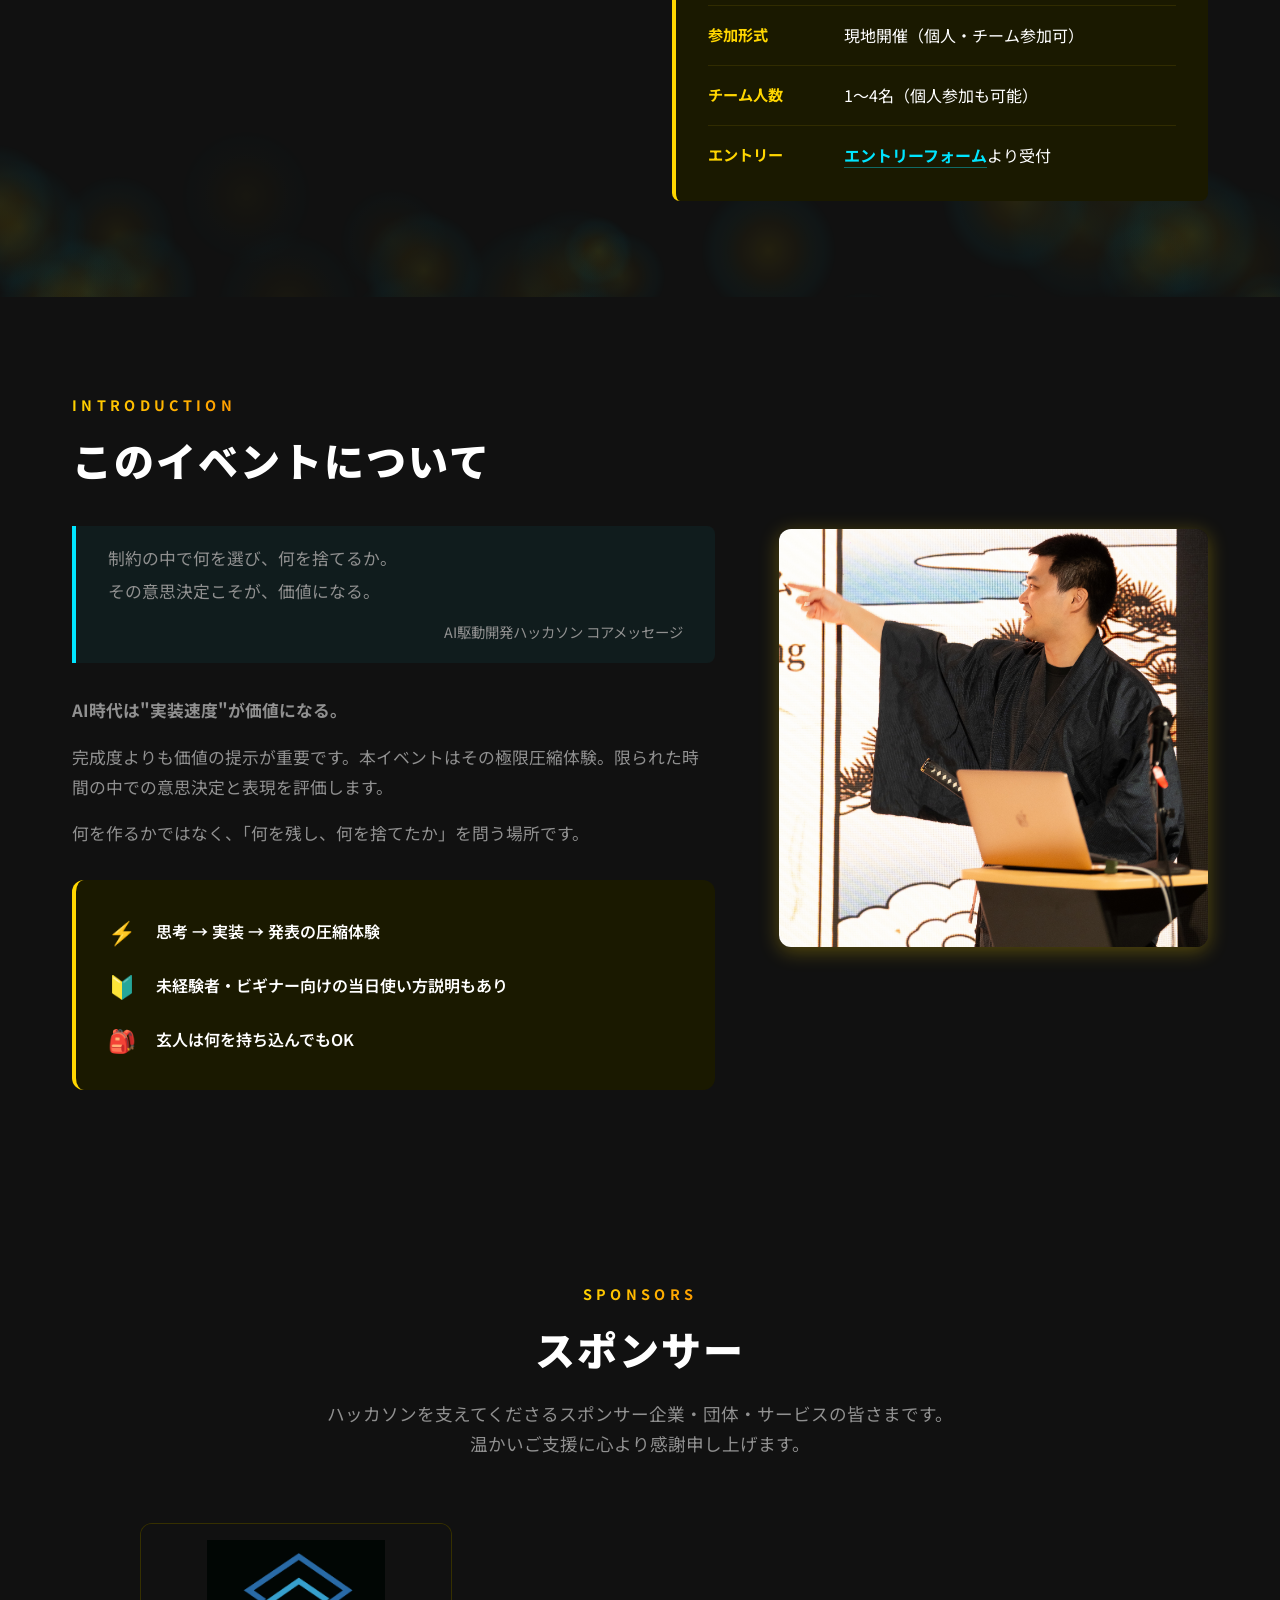
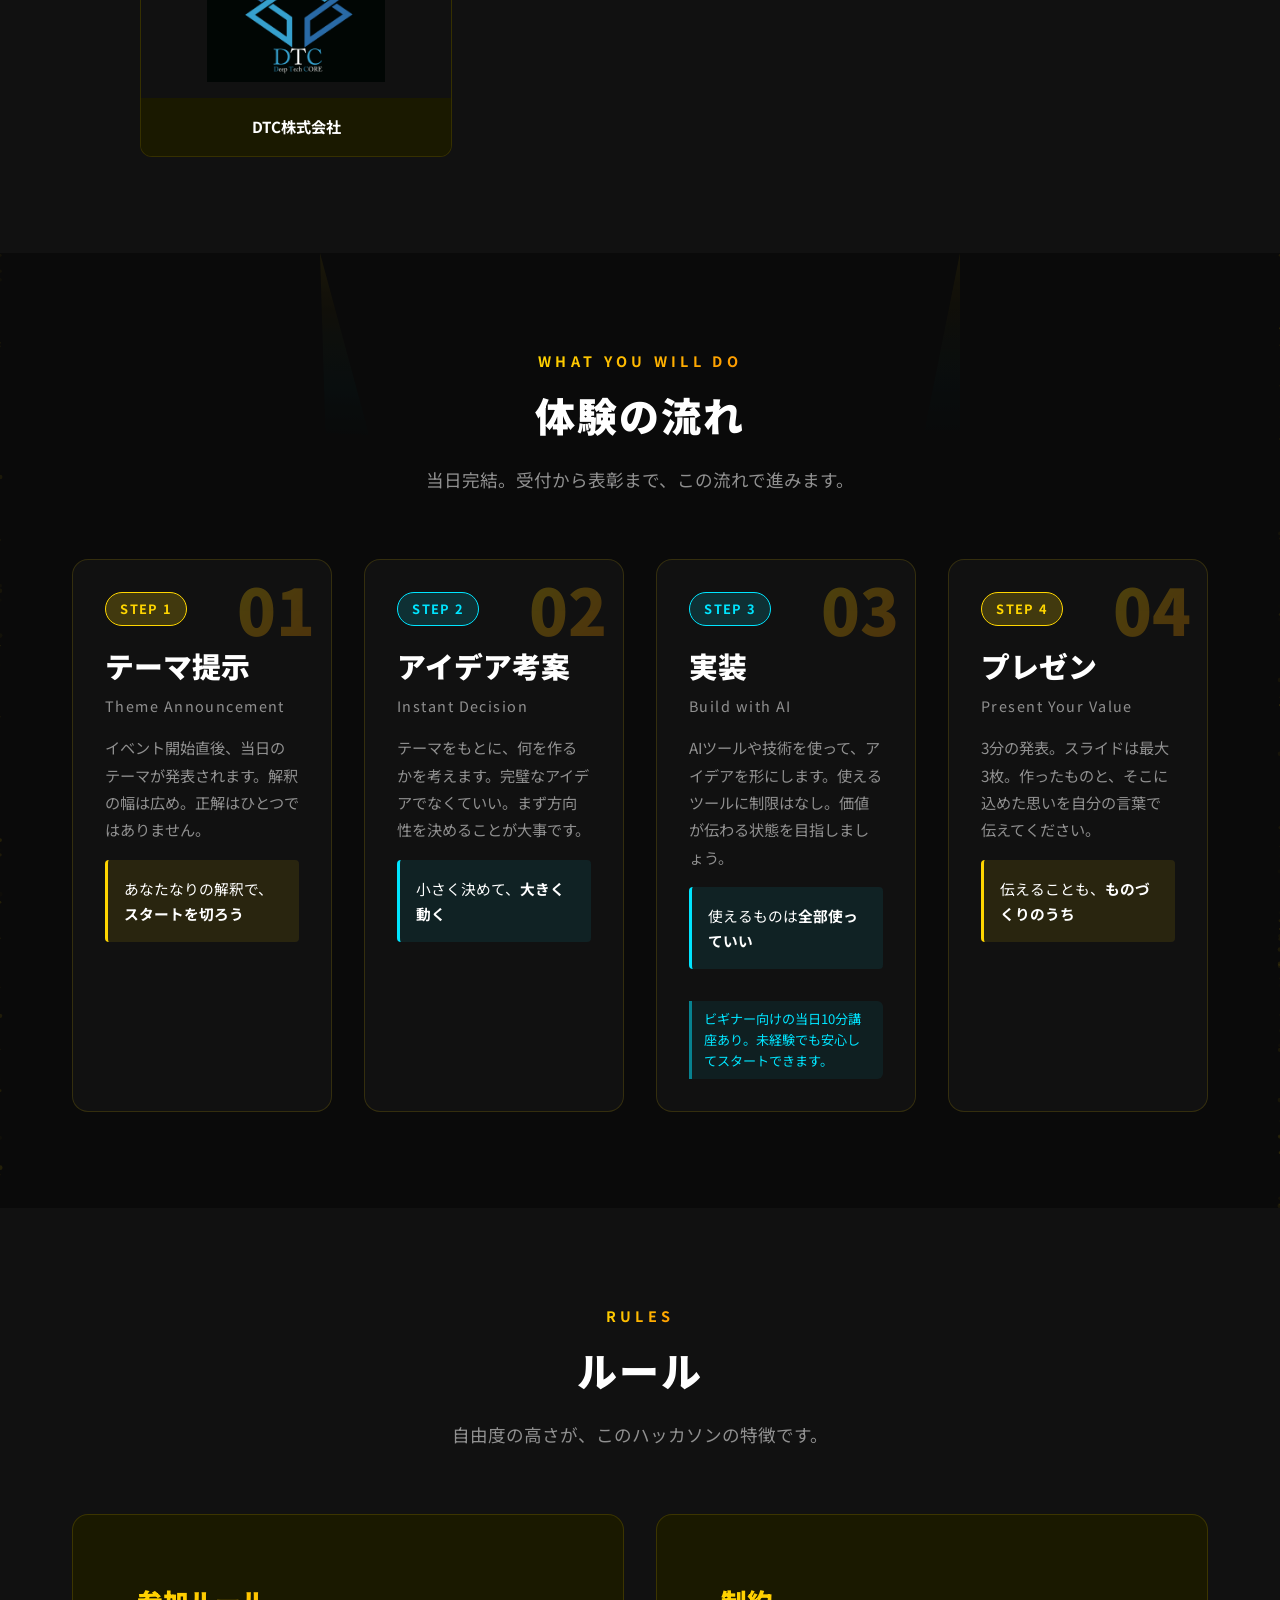
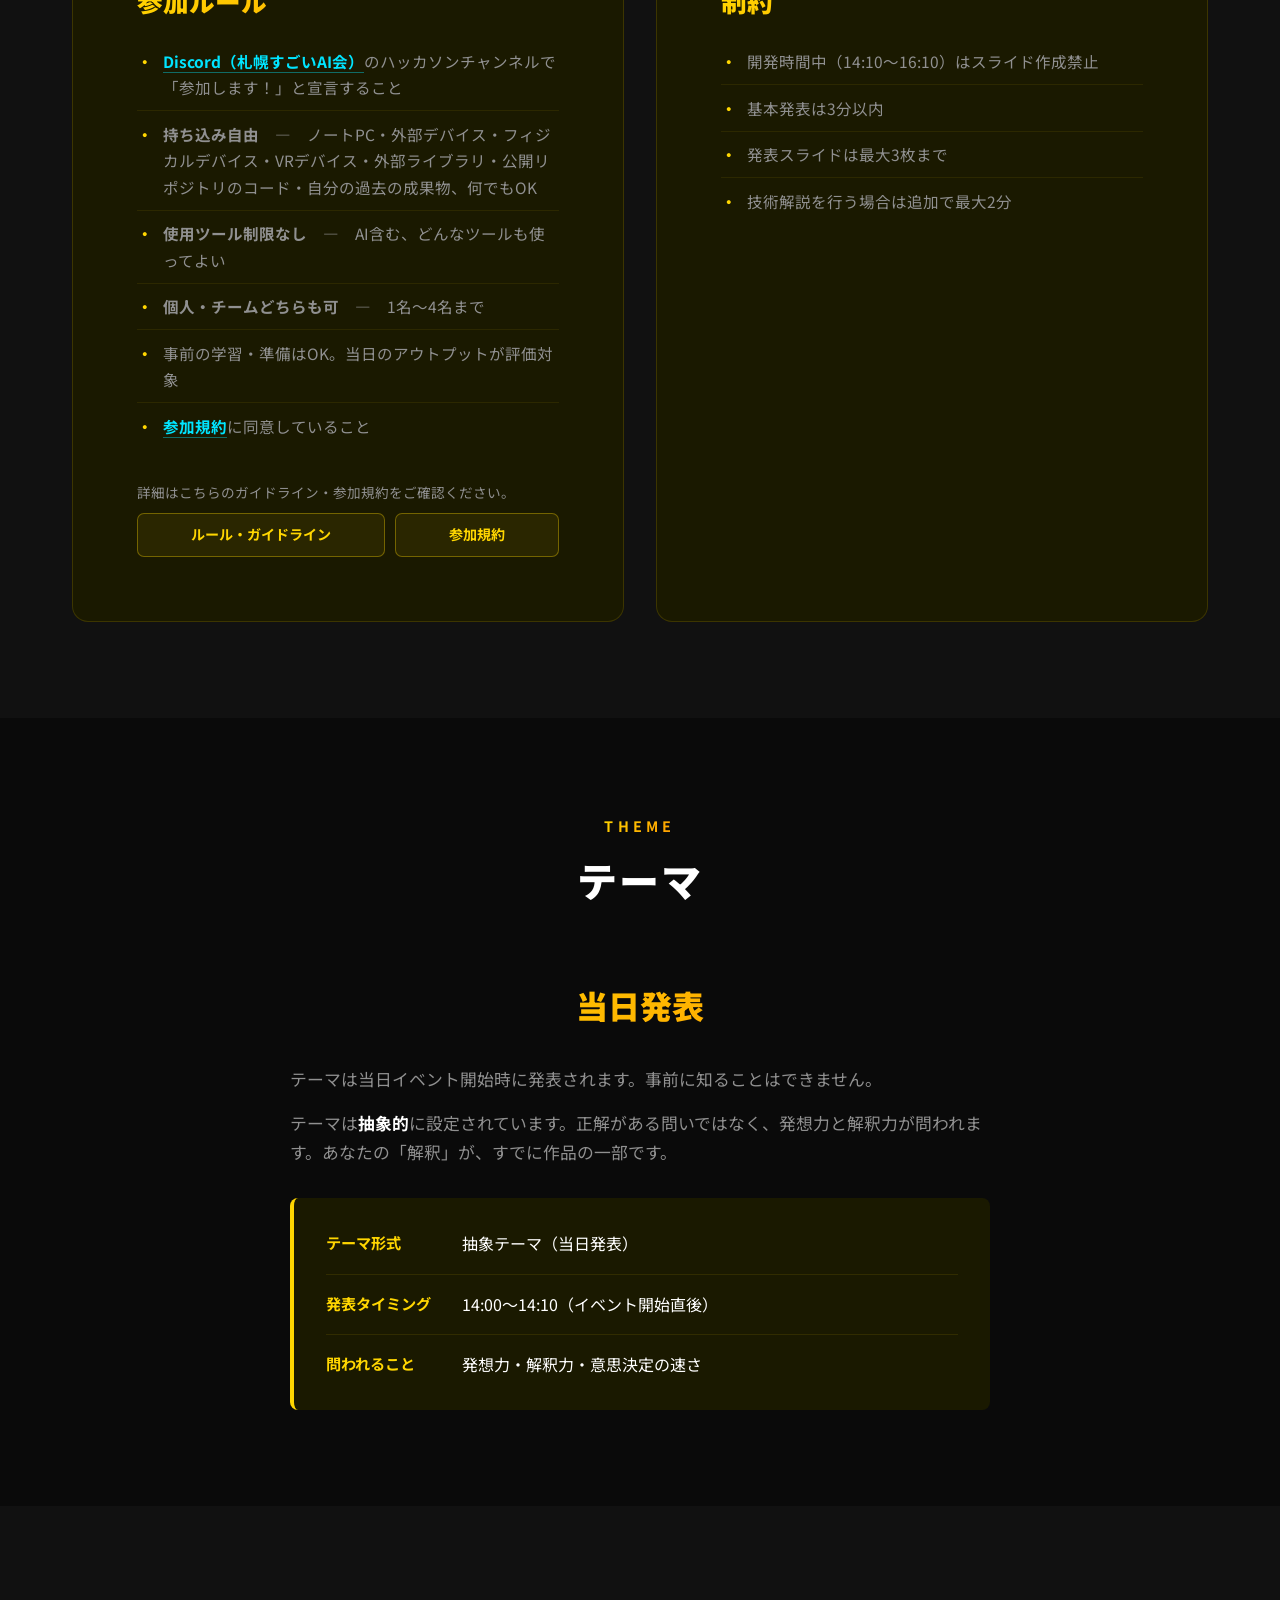
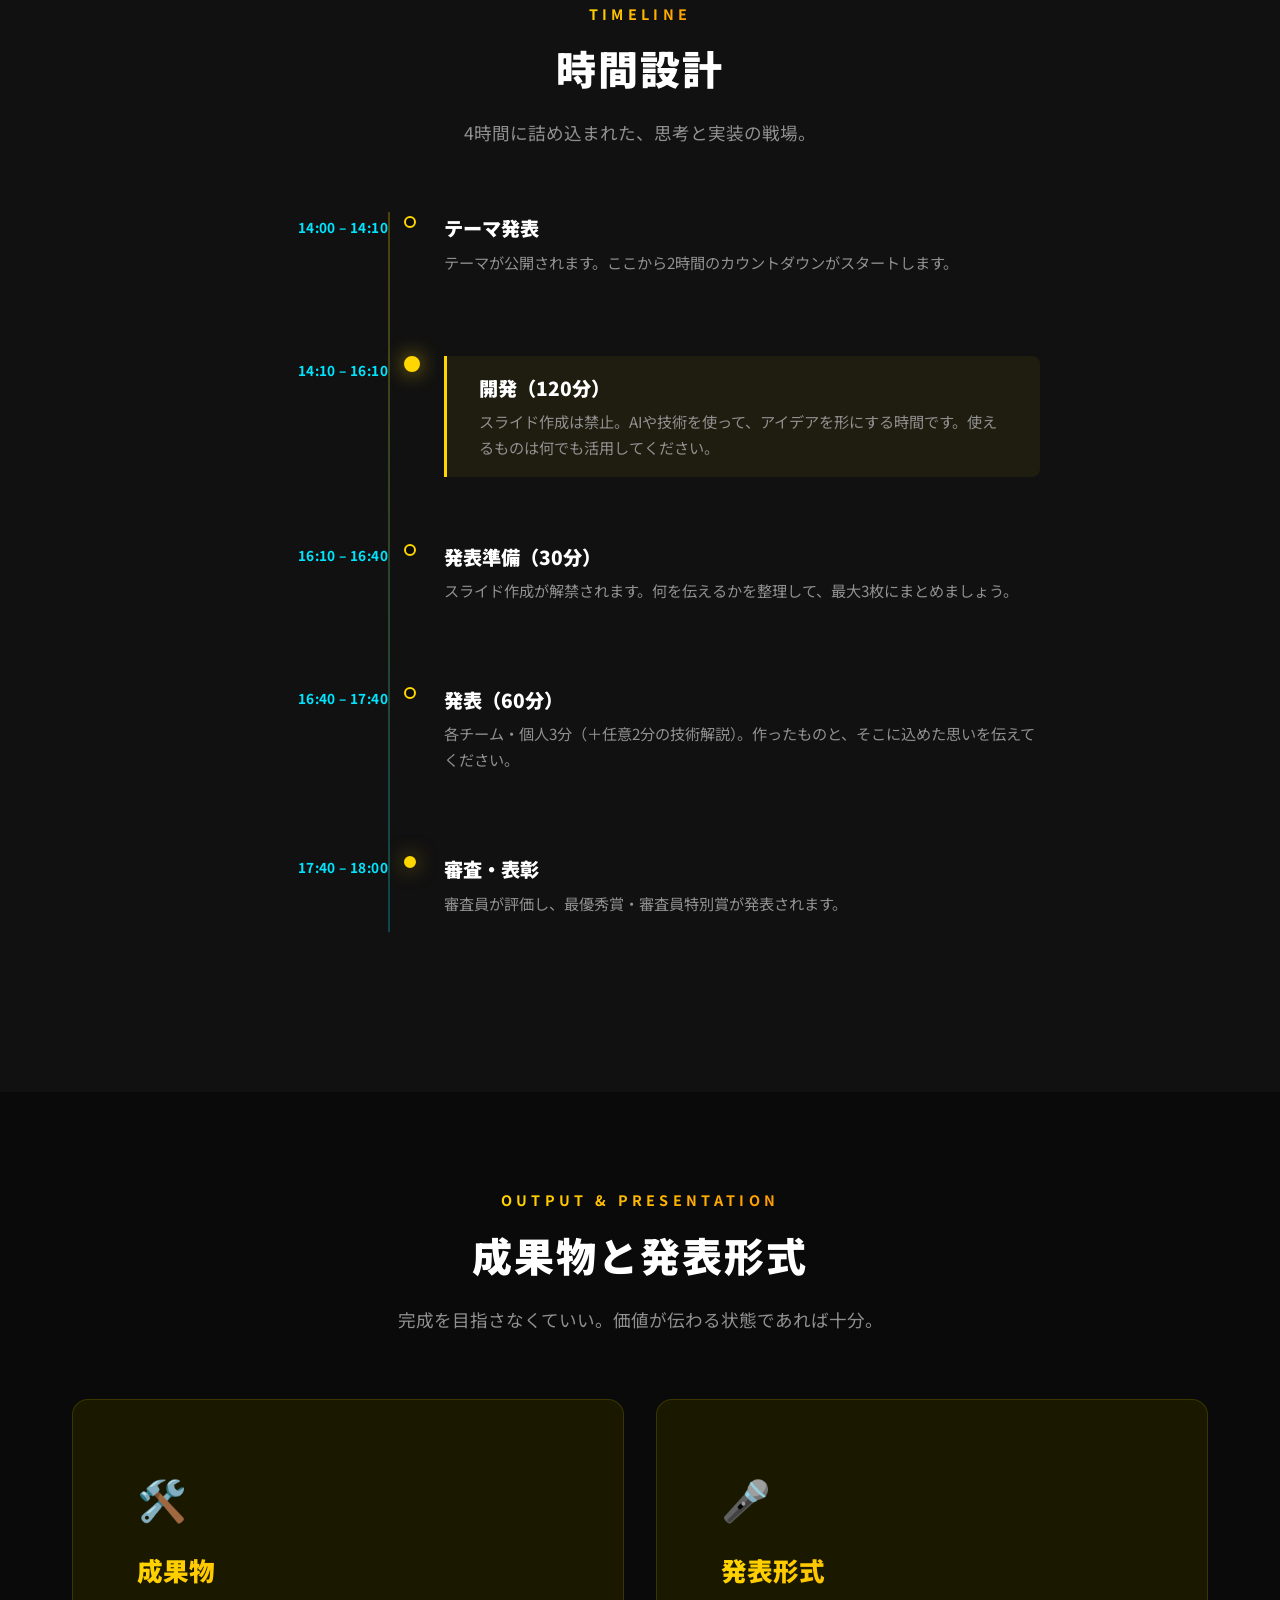
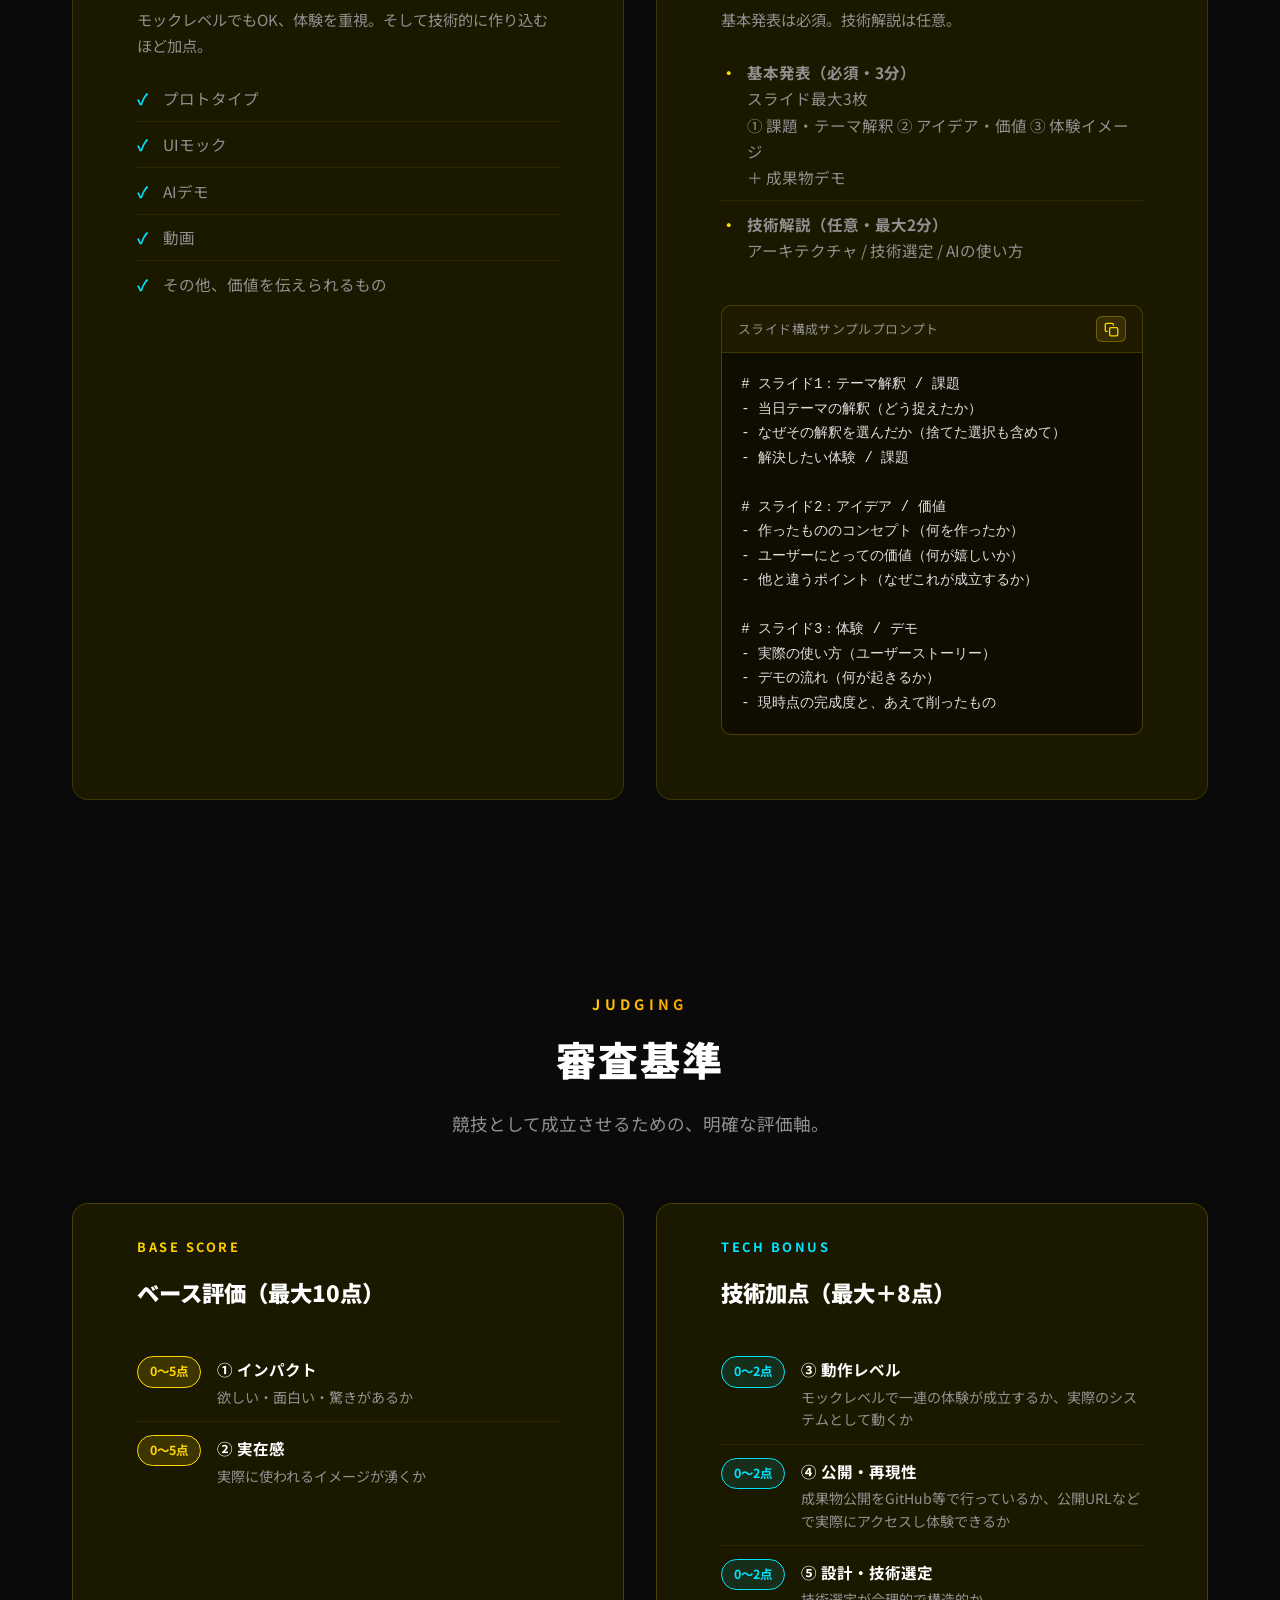
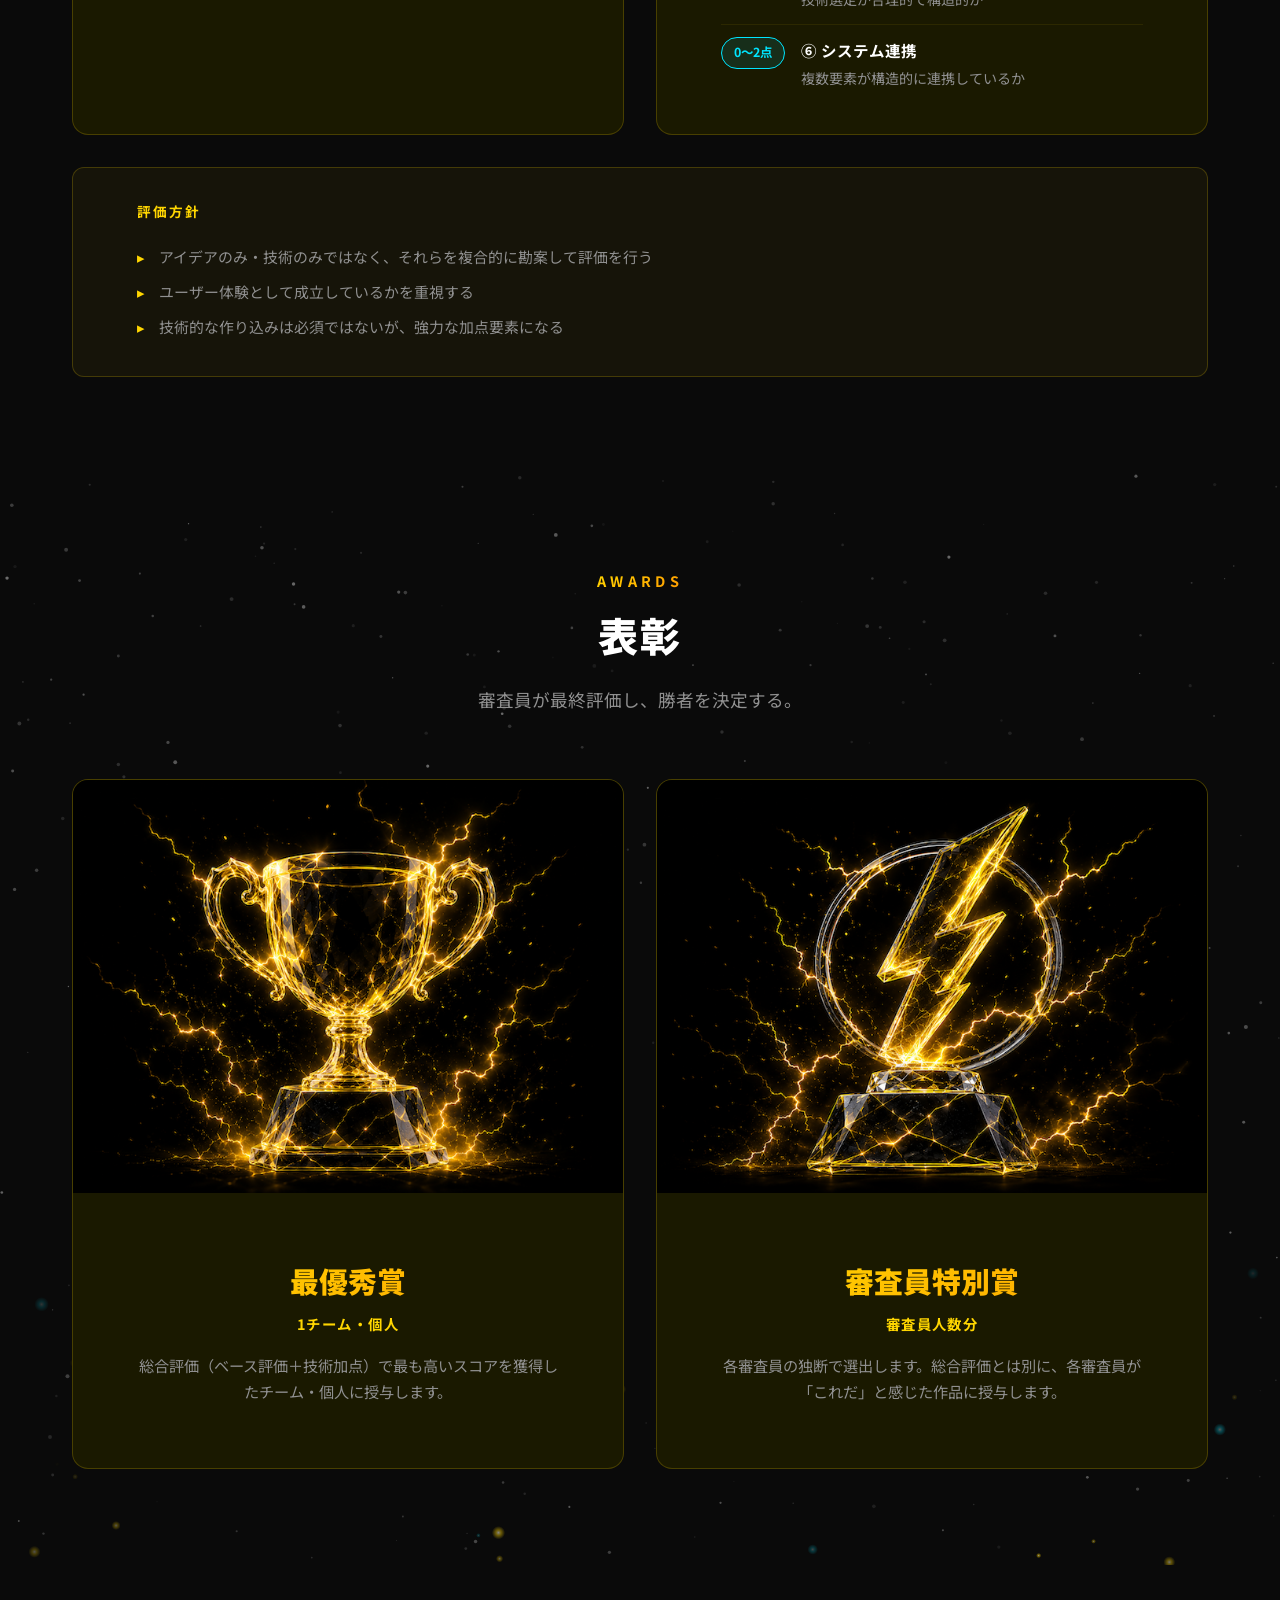
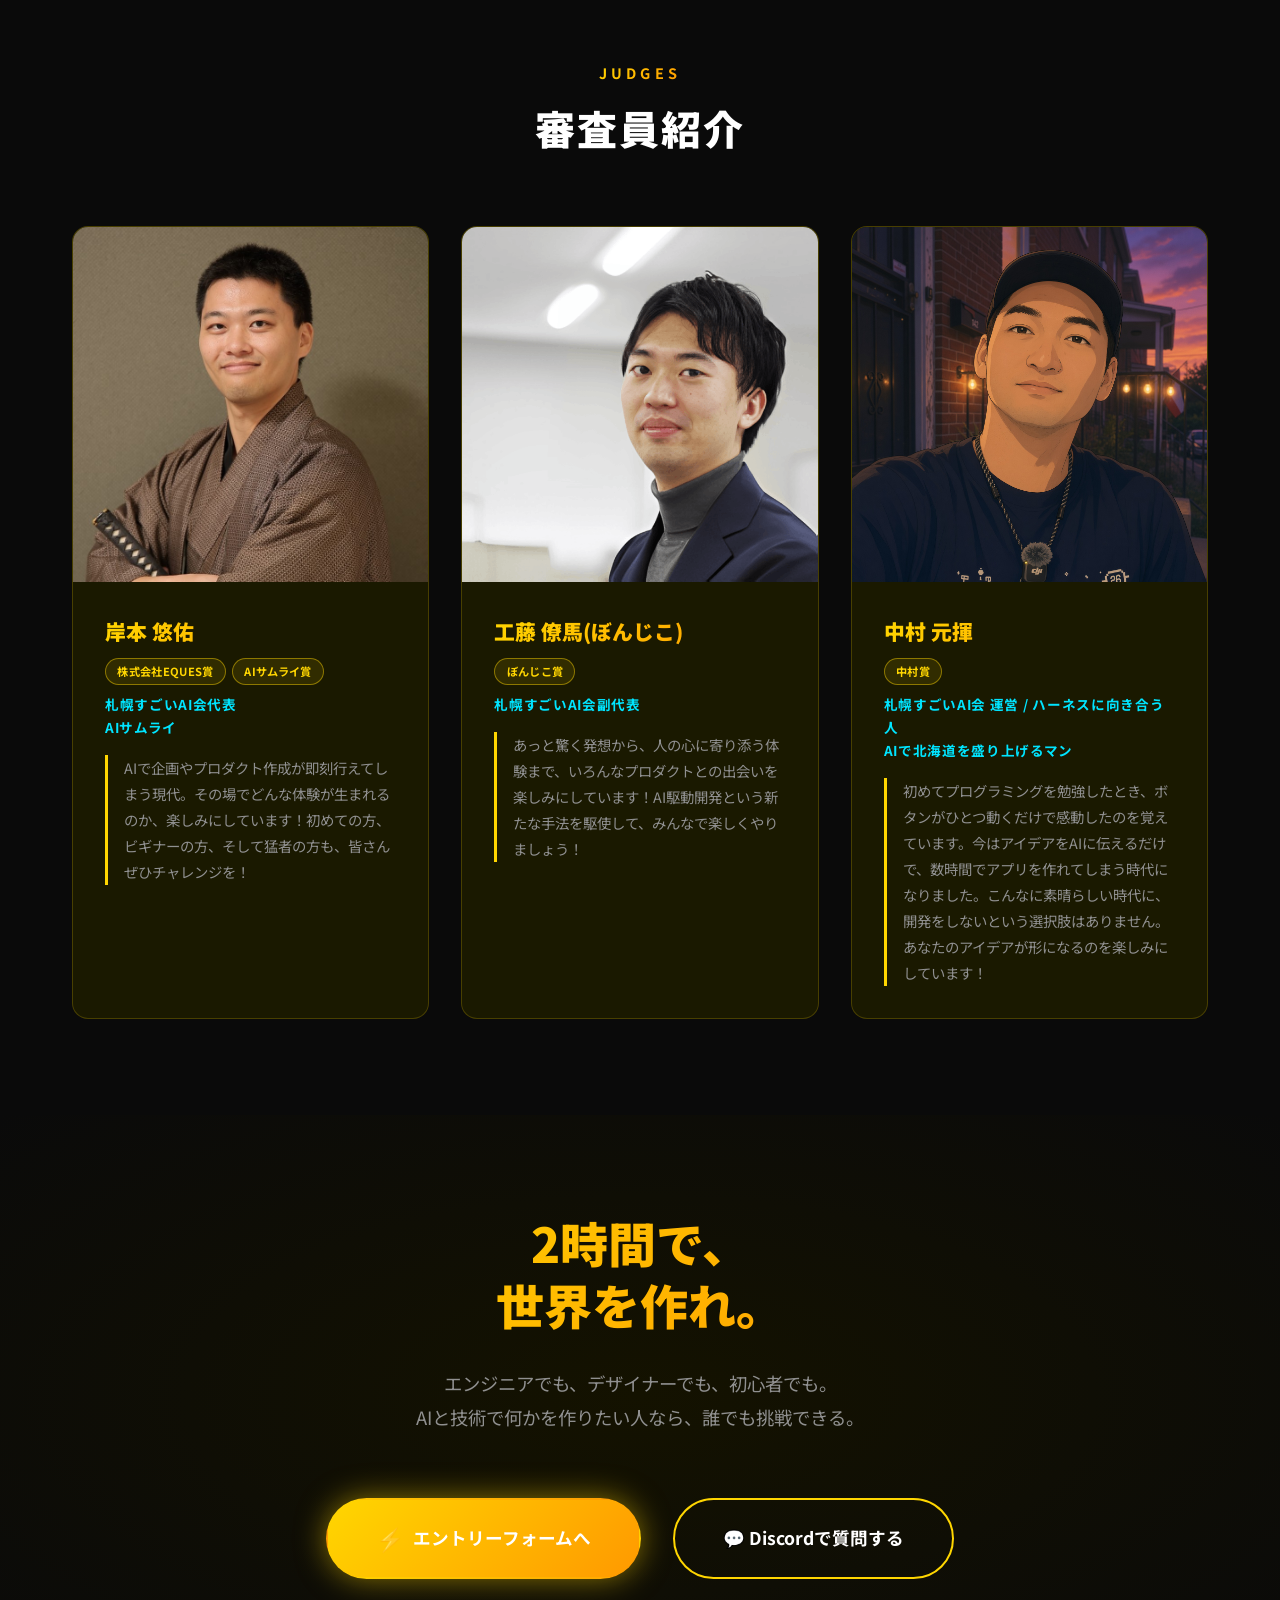
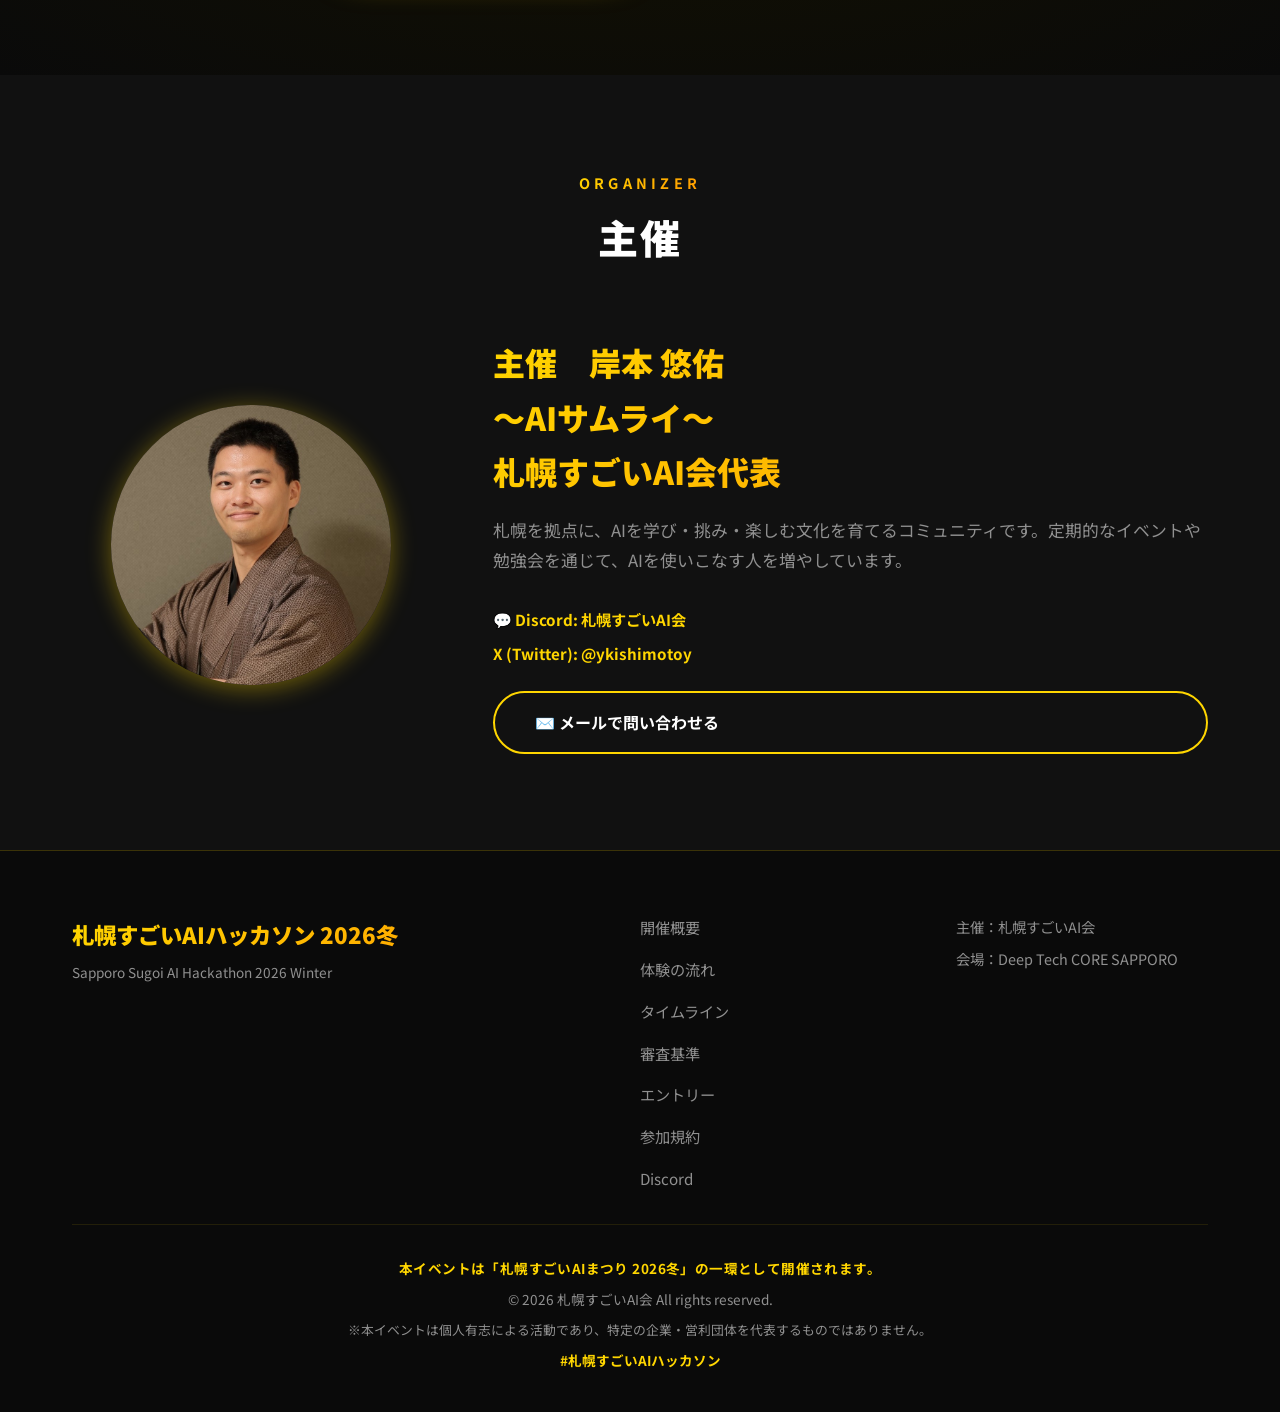
==== commit fc56031e: "change all for 2026 winter" ====
--- a/index.html
+++ b/index.html
@@ -70,9 +70,11 @@
                     <span class="btn-icon">⚡</span>
                     <span class="btn-text" data-i18n="hero.cta.entry">エントリーする</span>
                 </a>
+                <!-- 「開催概要を確認する」ボタンは非表示
                 <a href="#overview" class="btn btn-secondary">
                     <span class="btn-text" data-i18n="hero.cta.overview">開催概要を確認する</span>
                 </a>
+                -->
             </div>
         </div>
     </section>
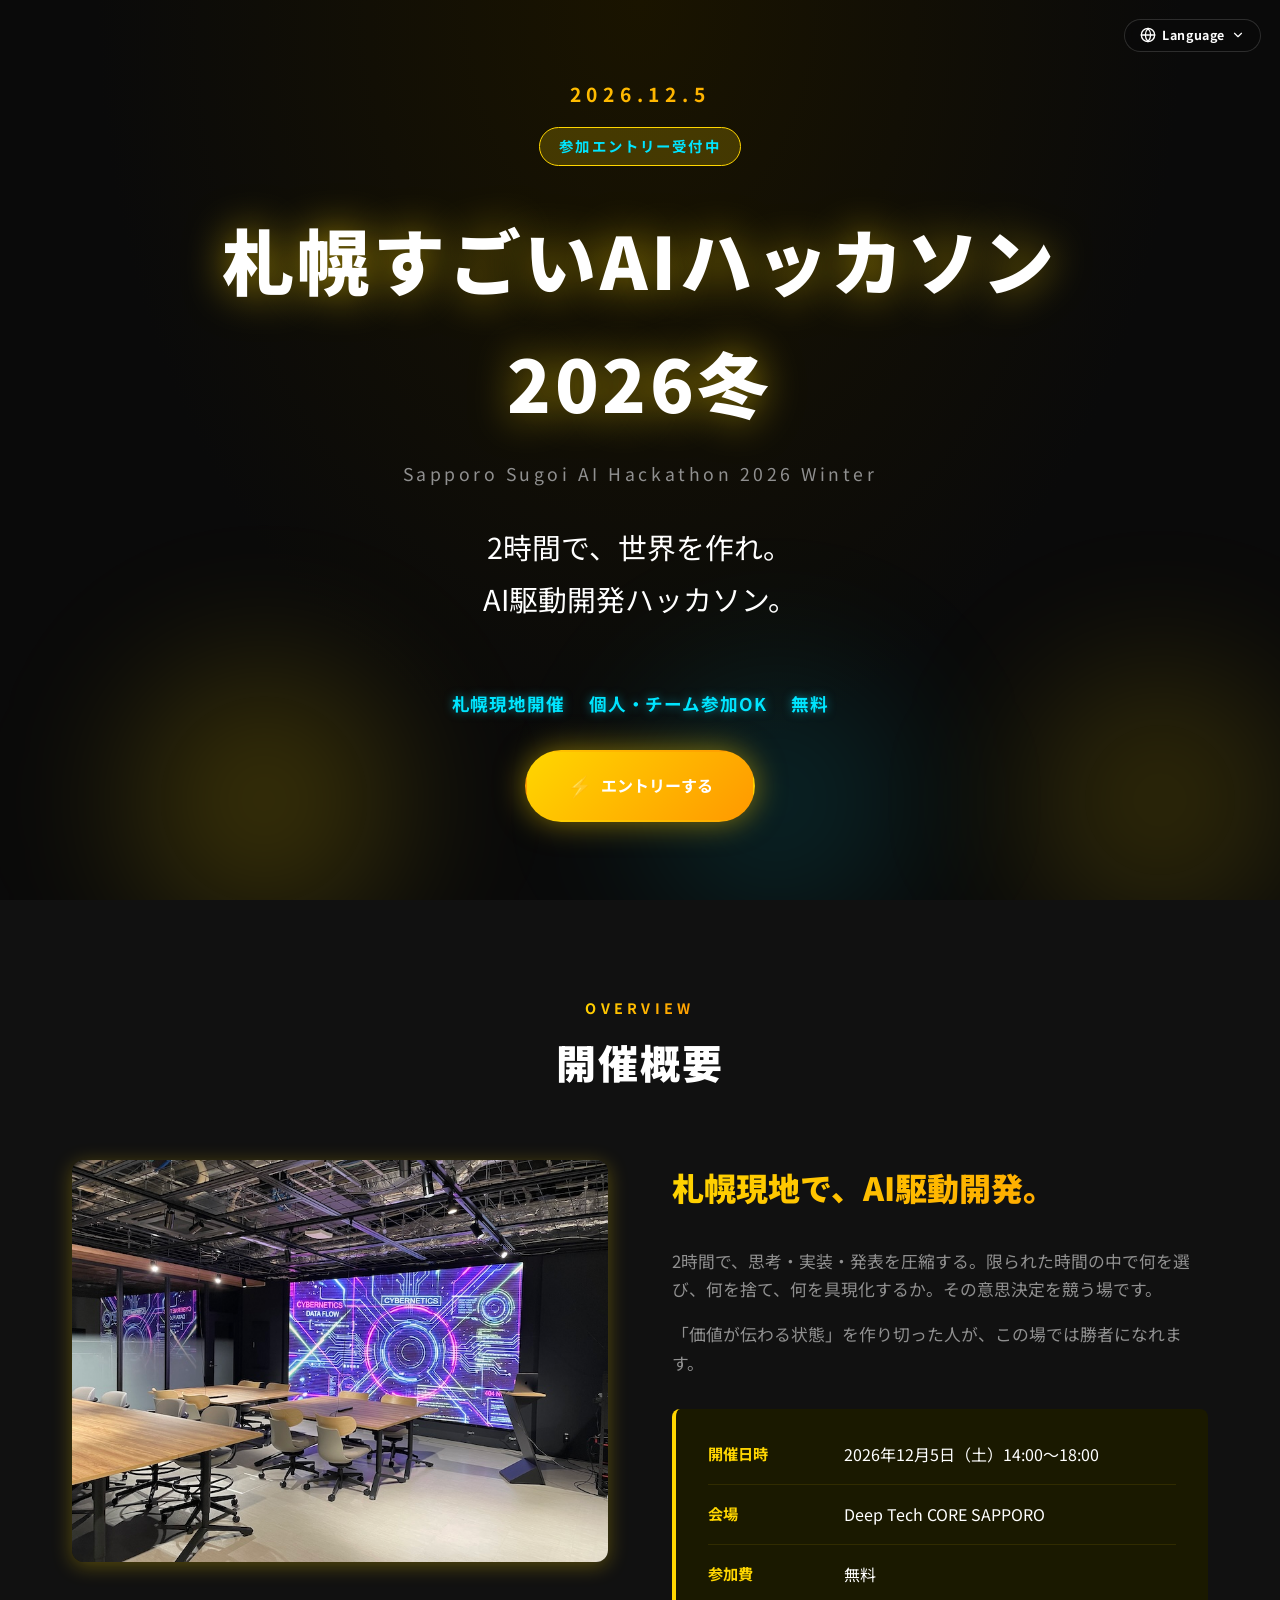
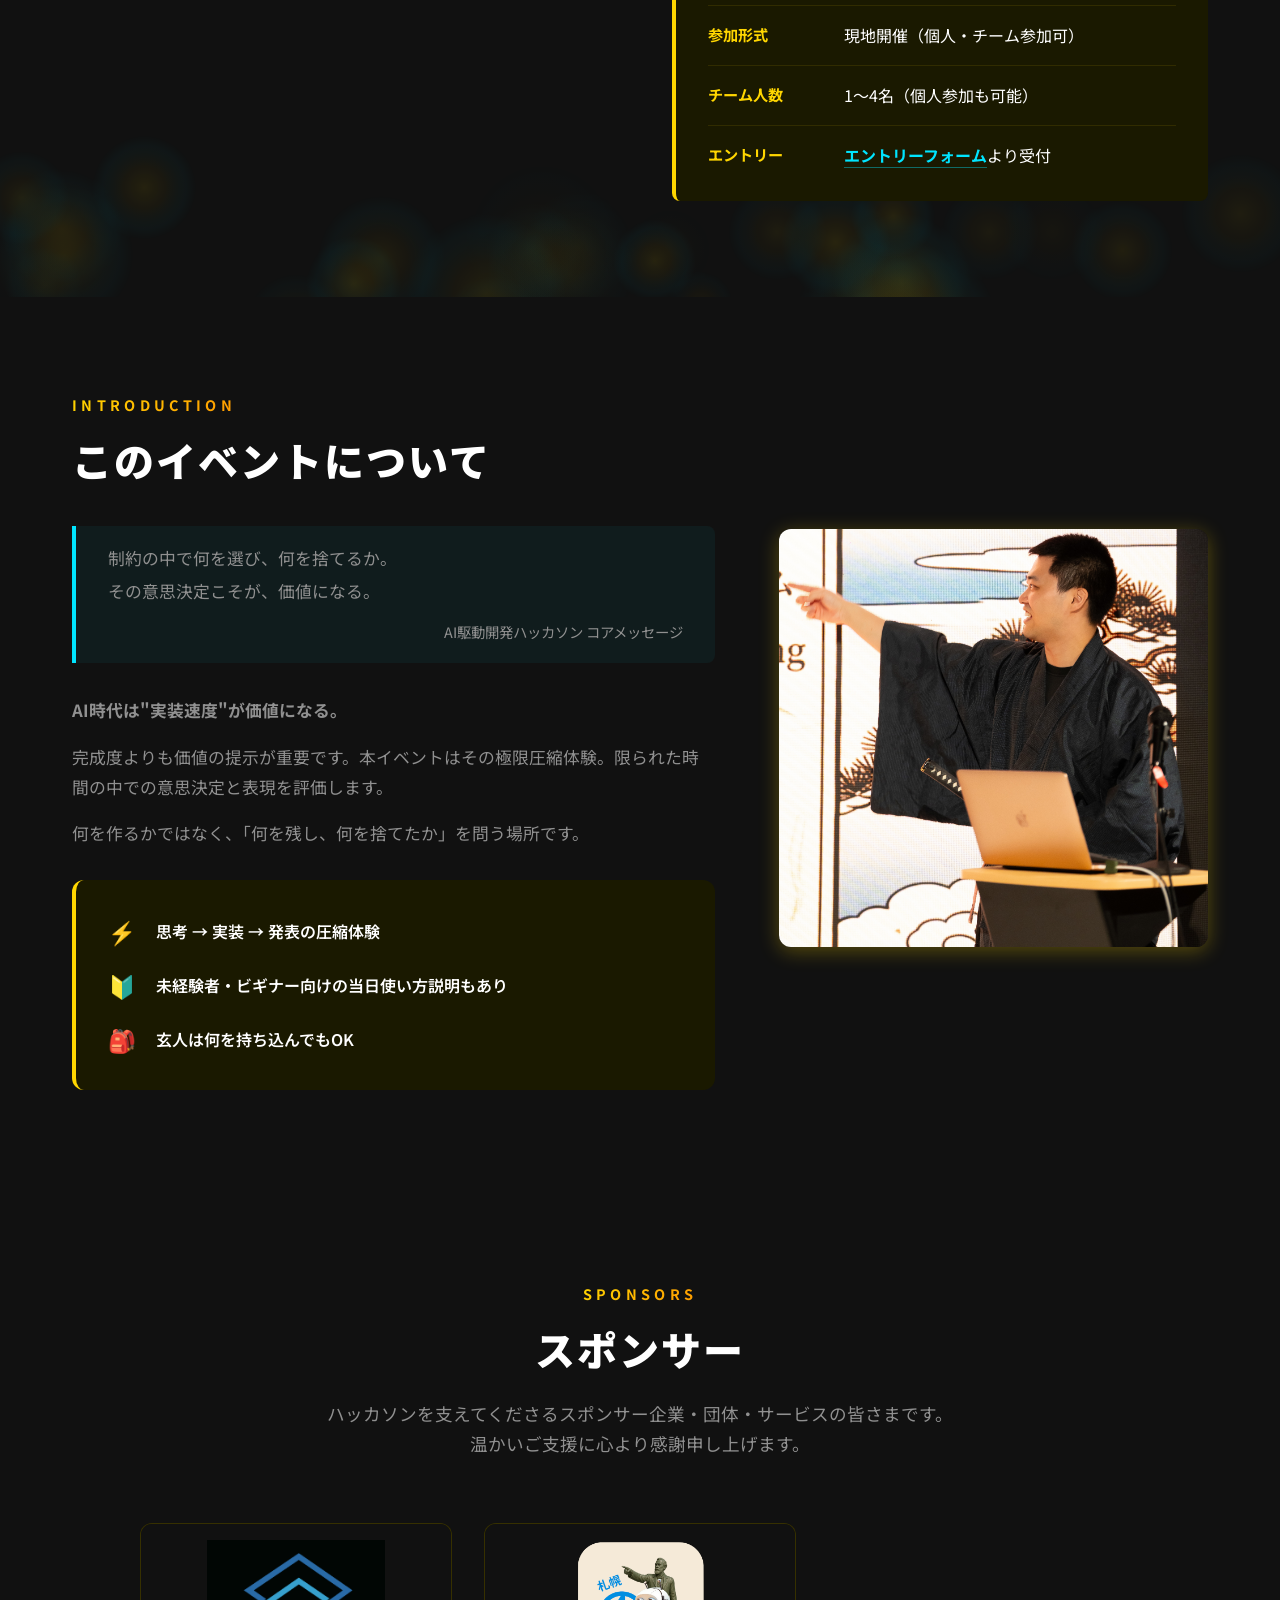
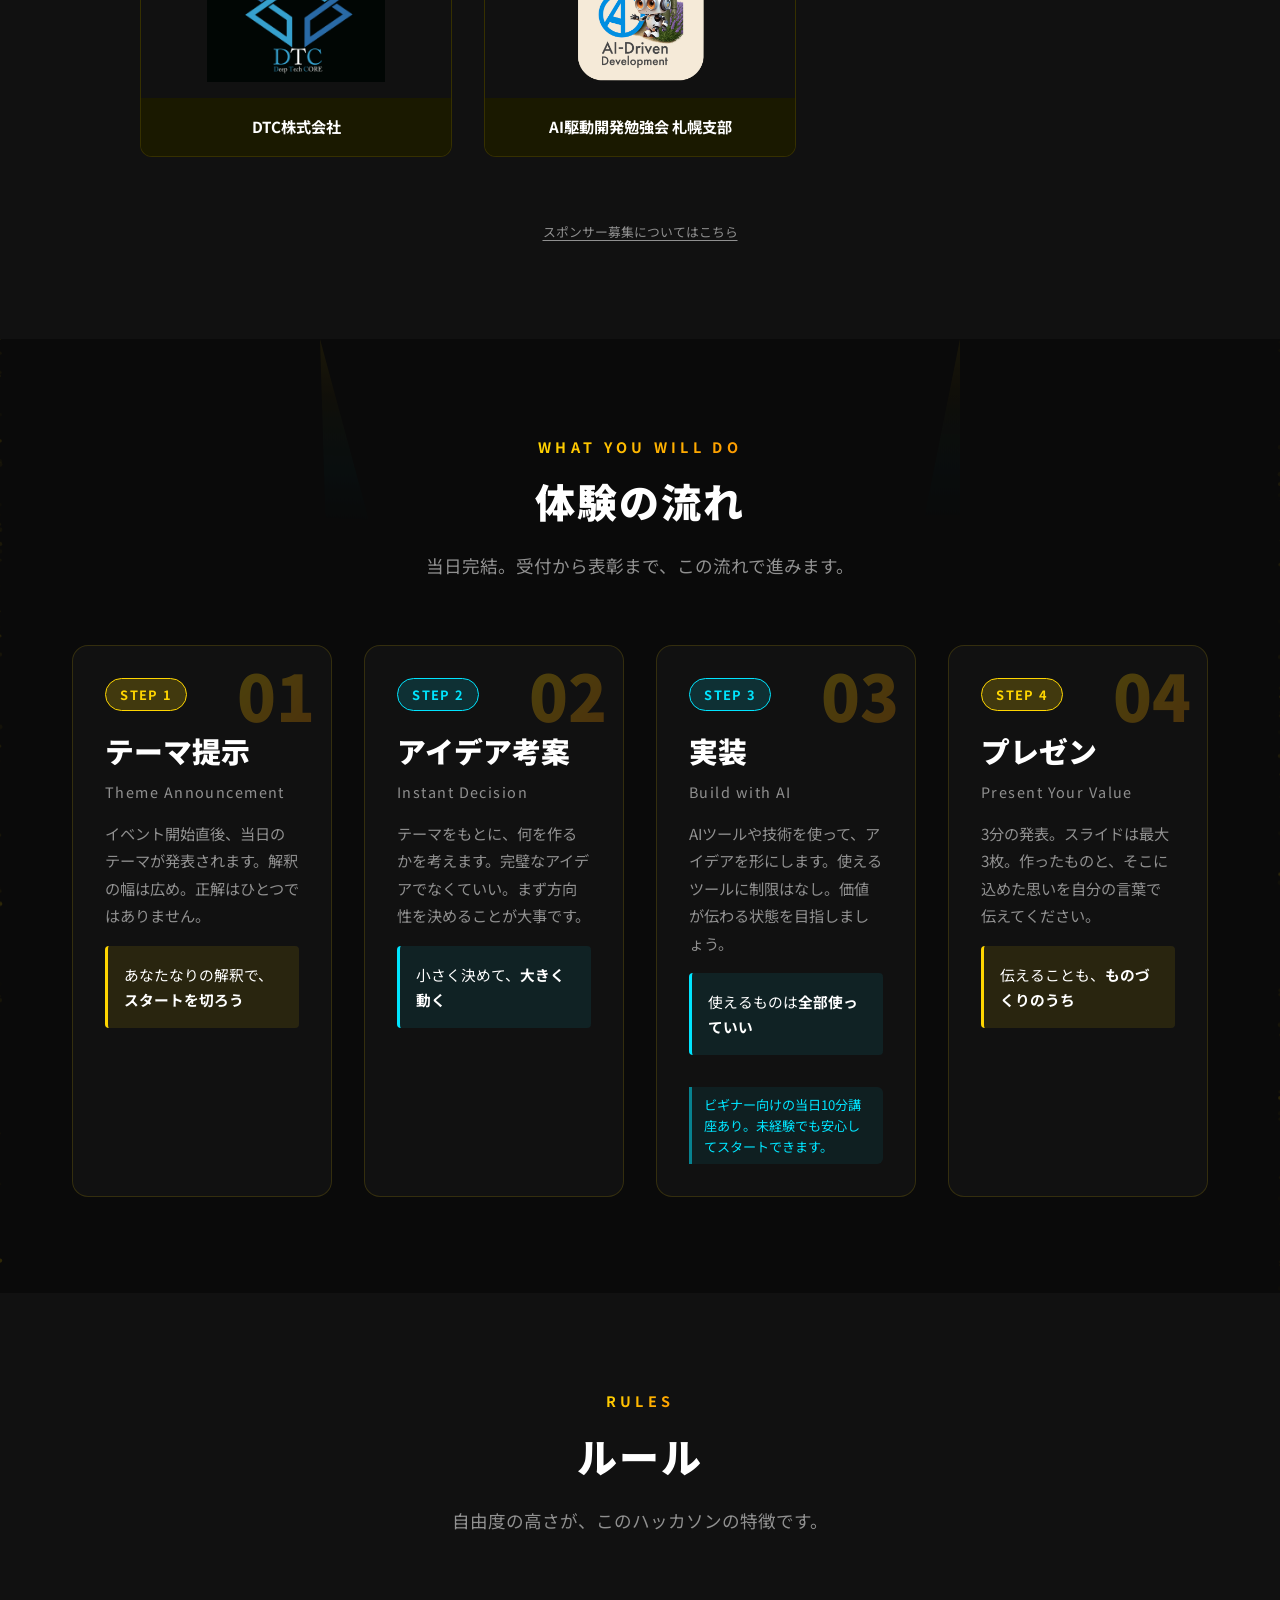
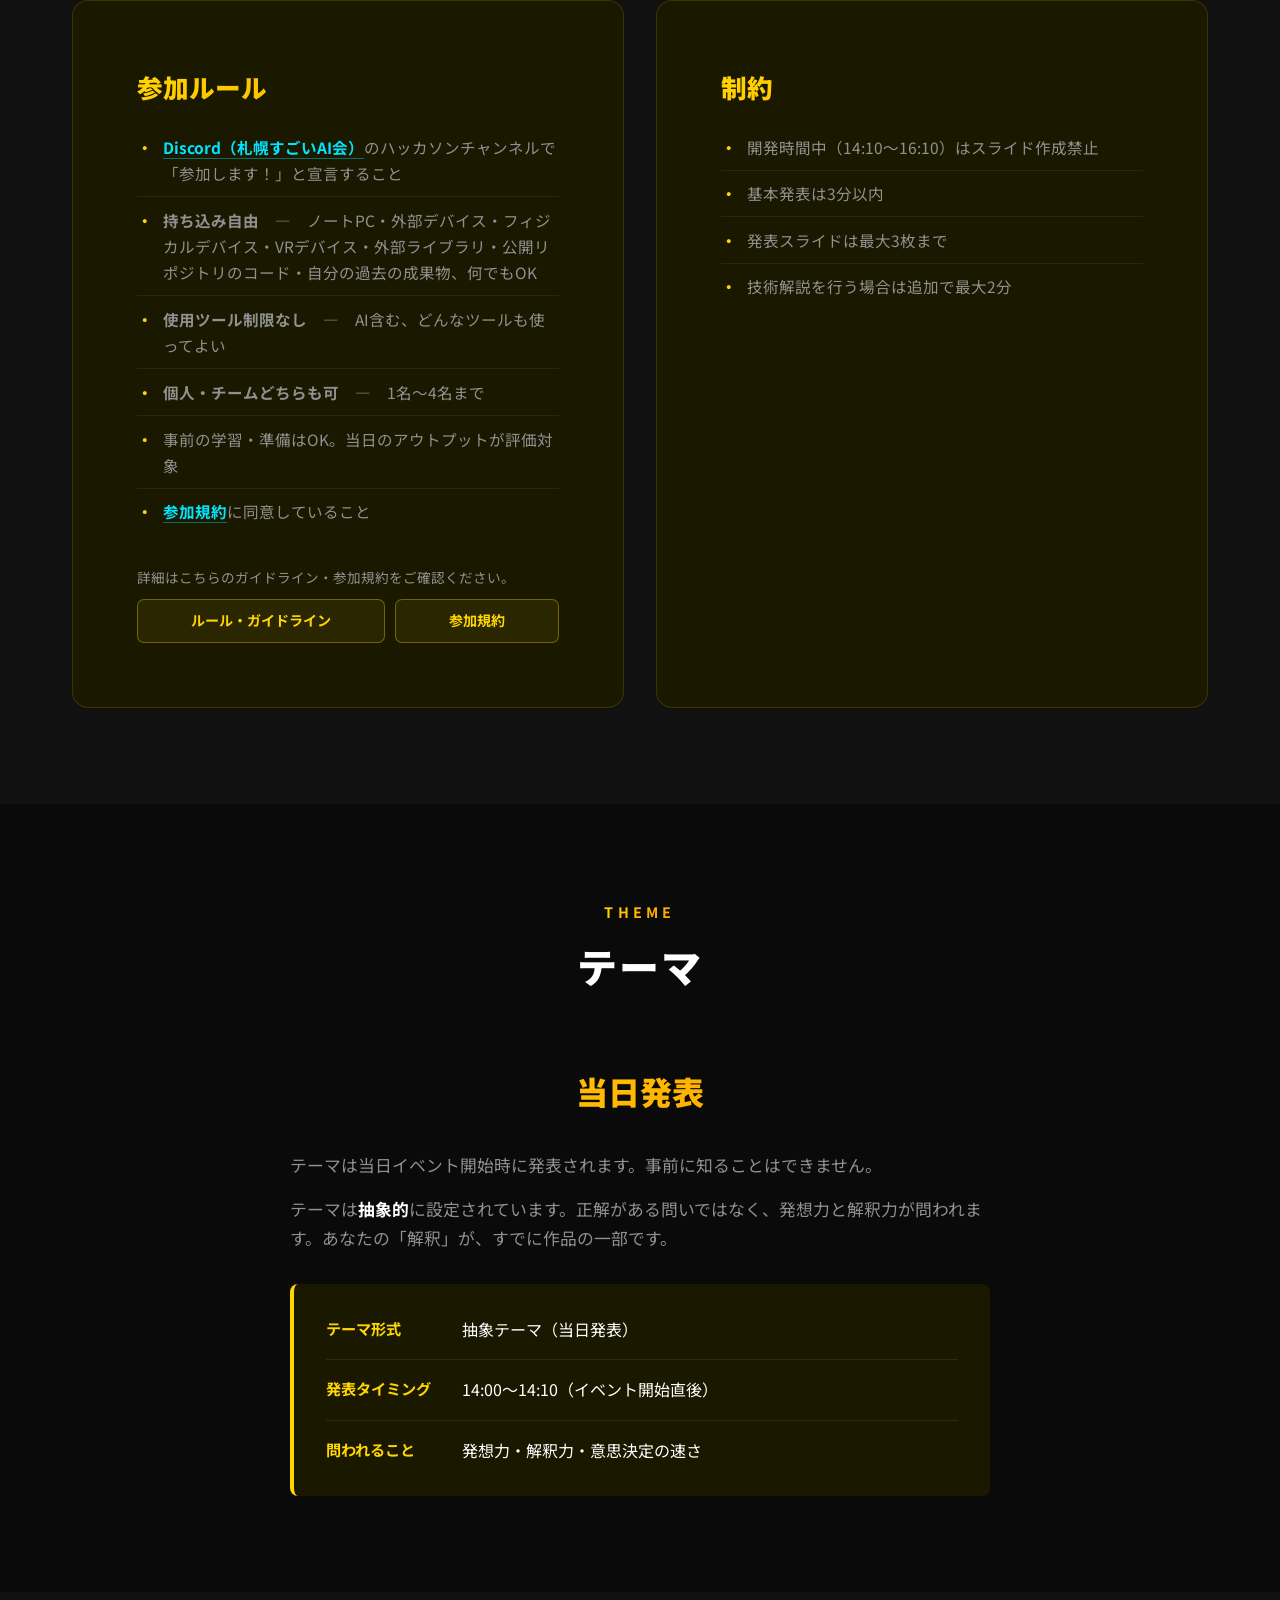
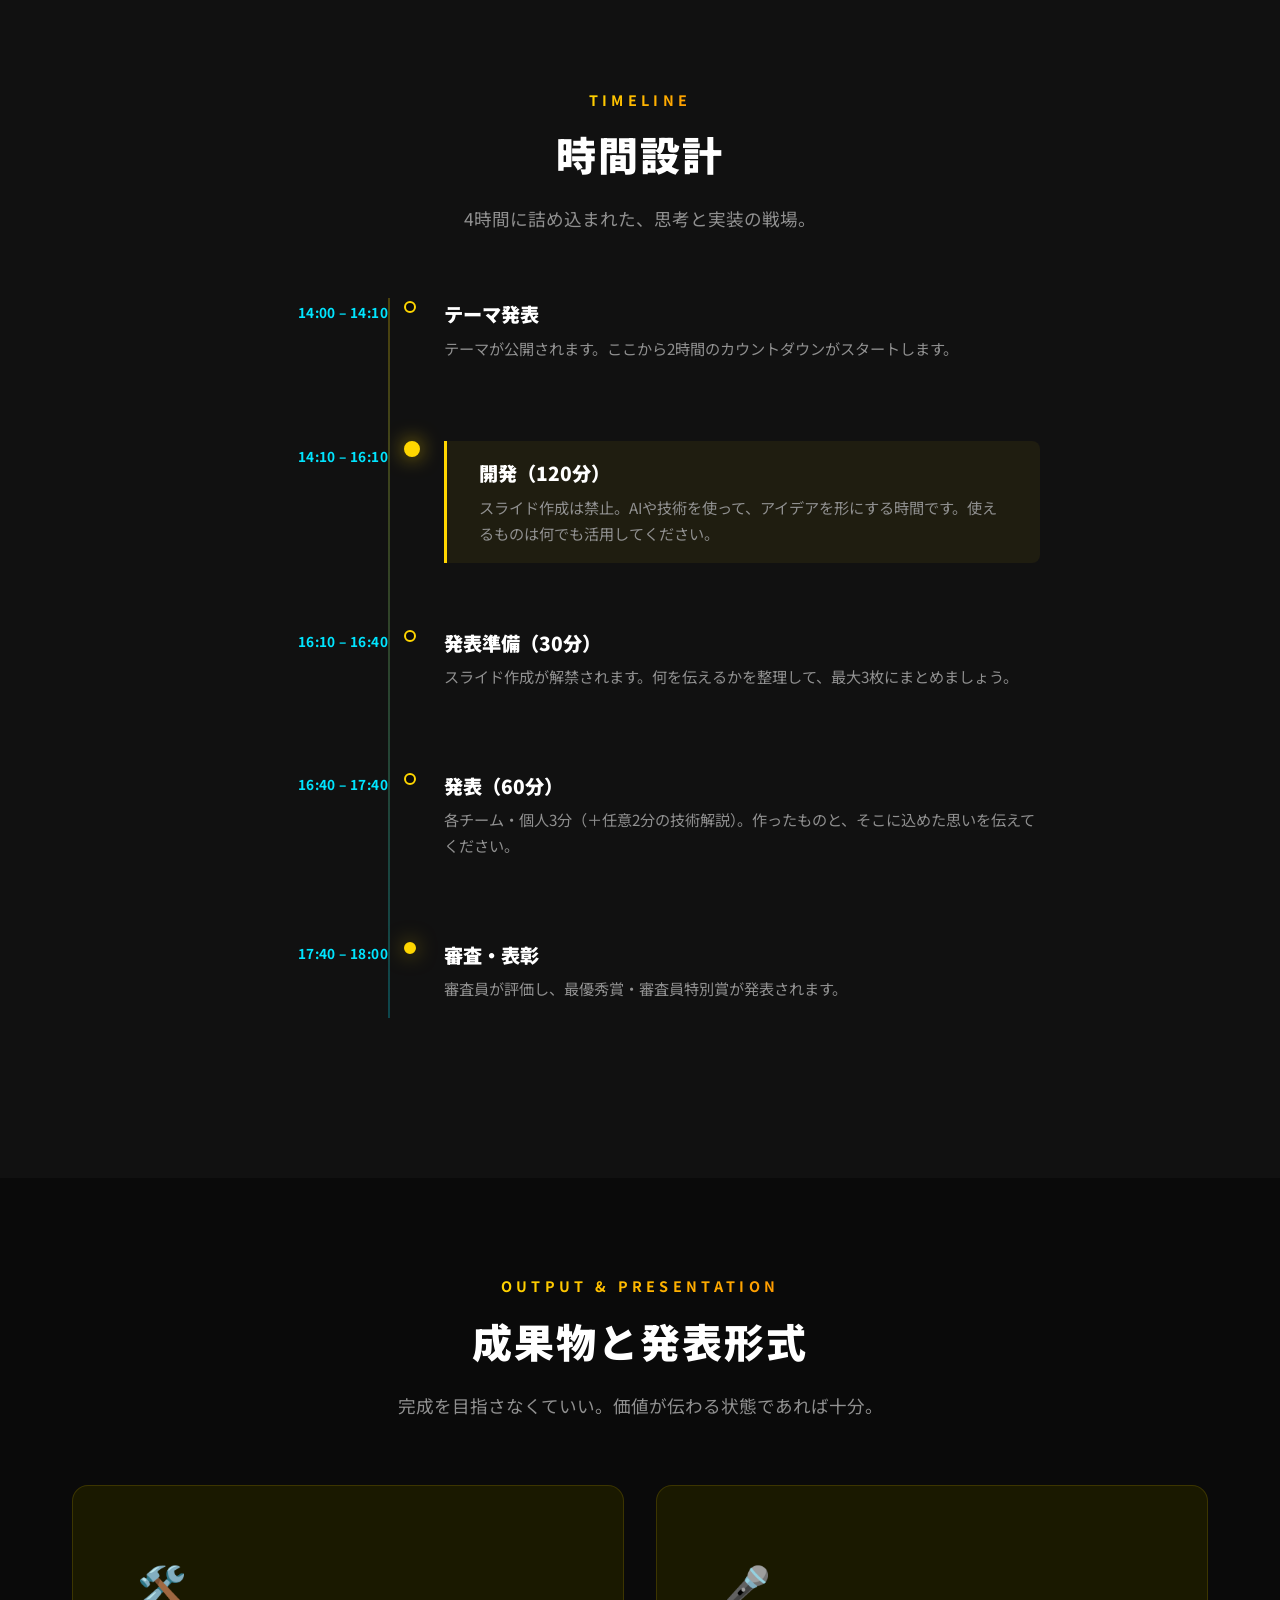
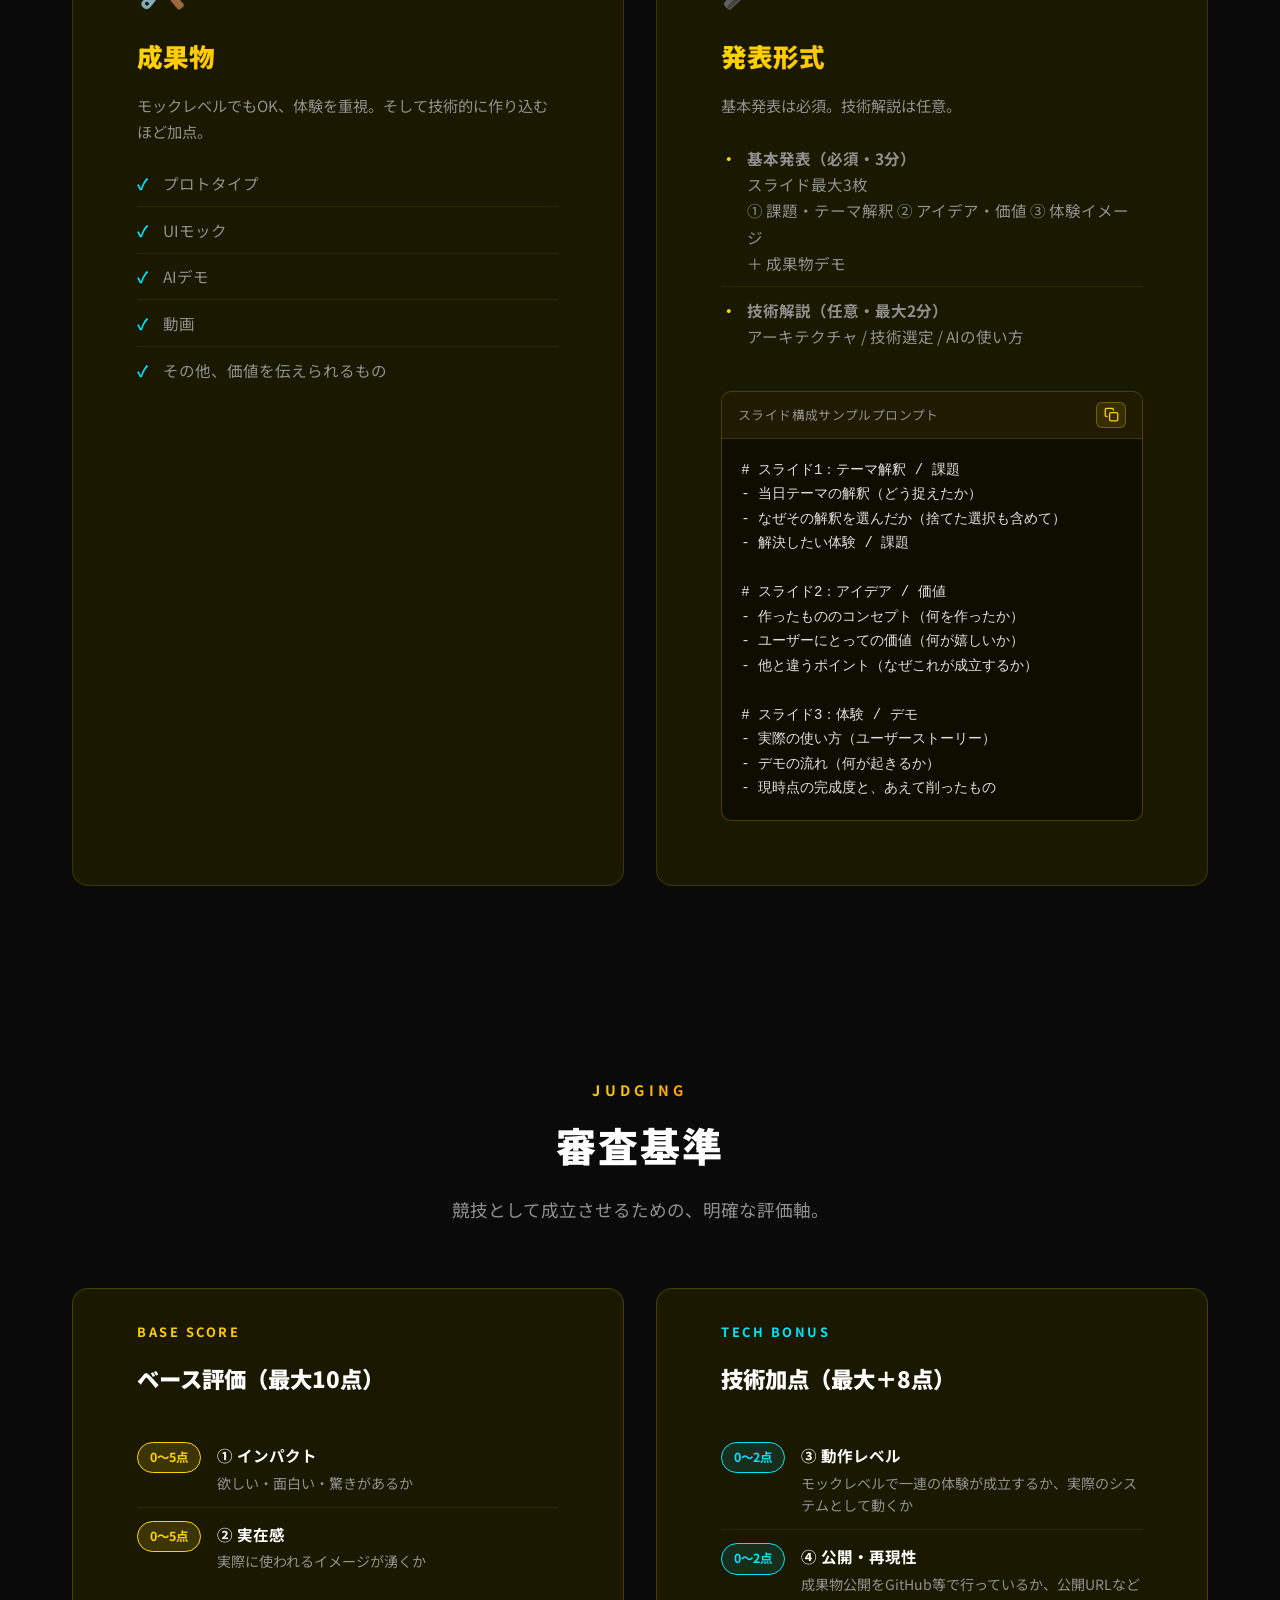
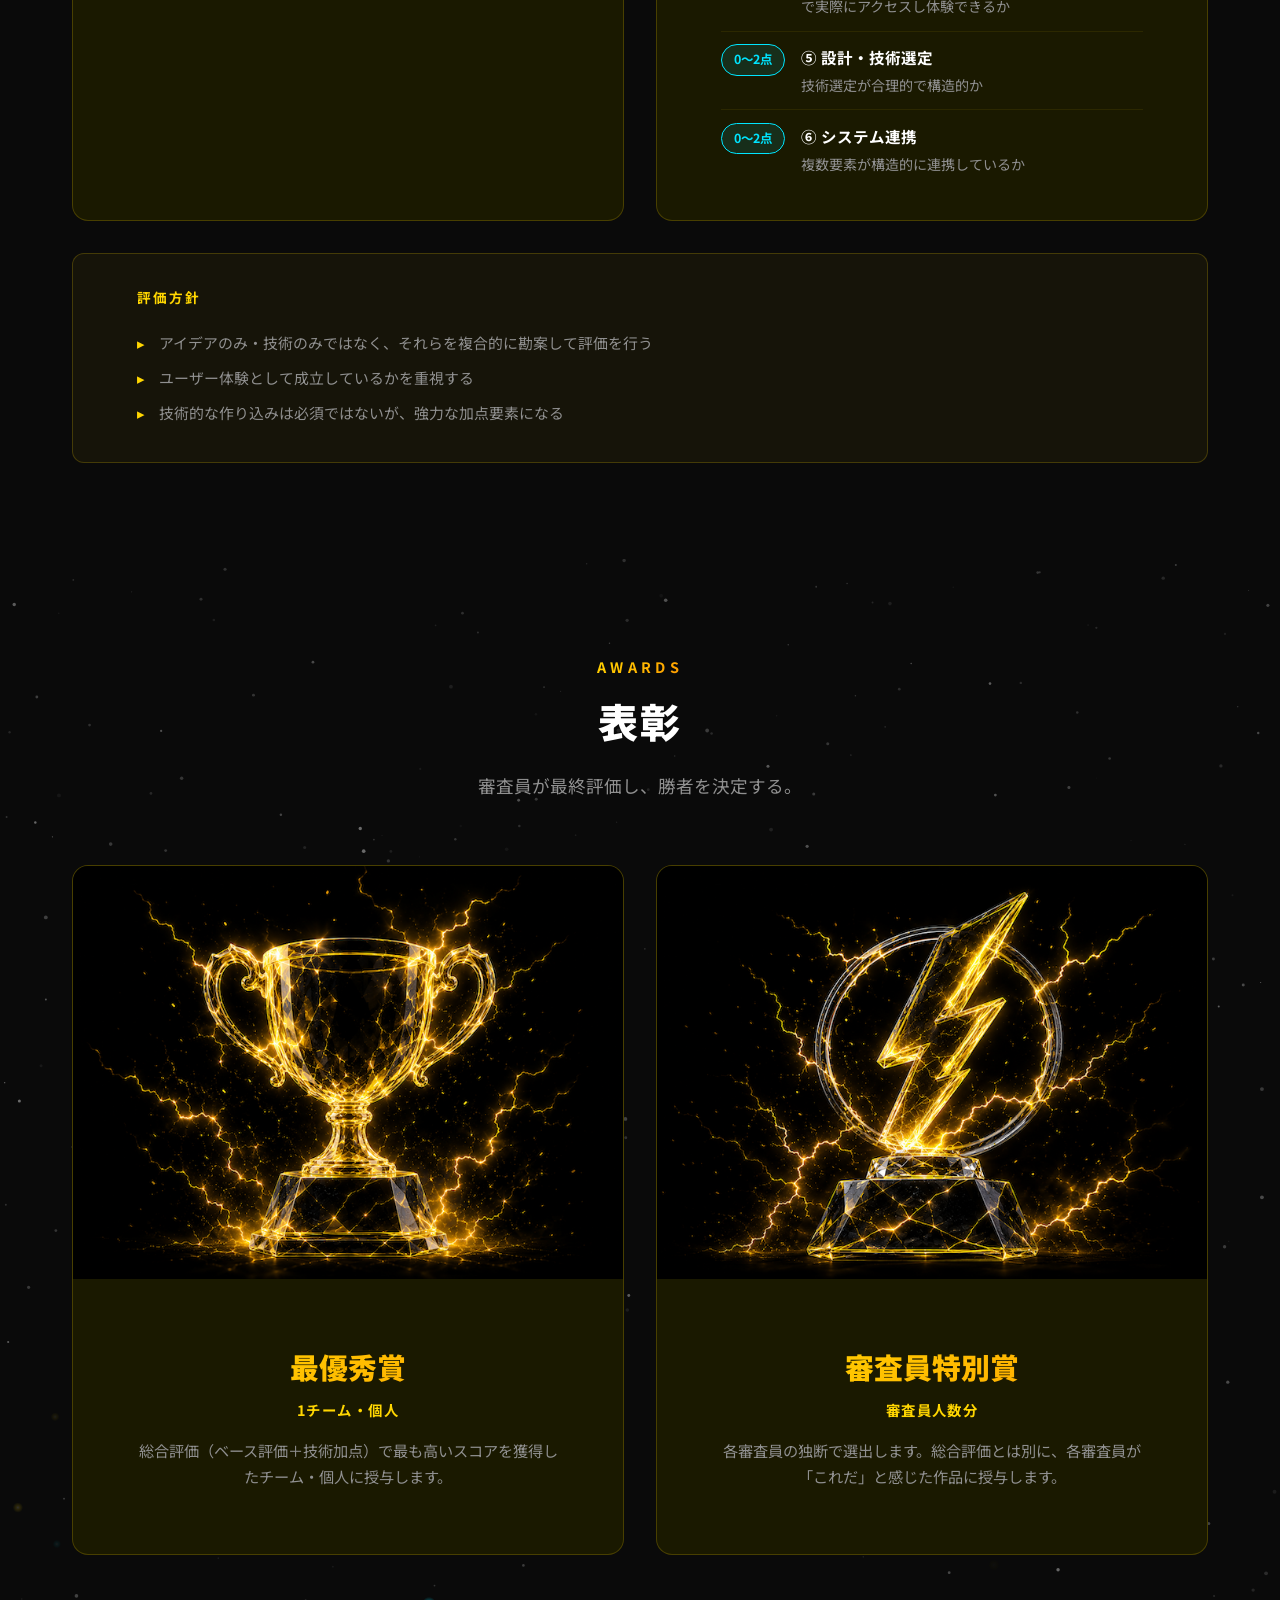
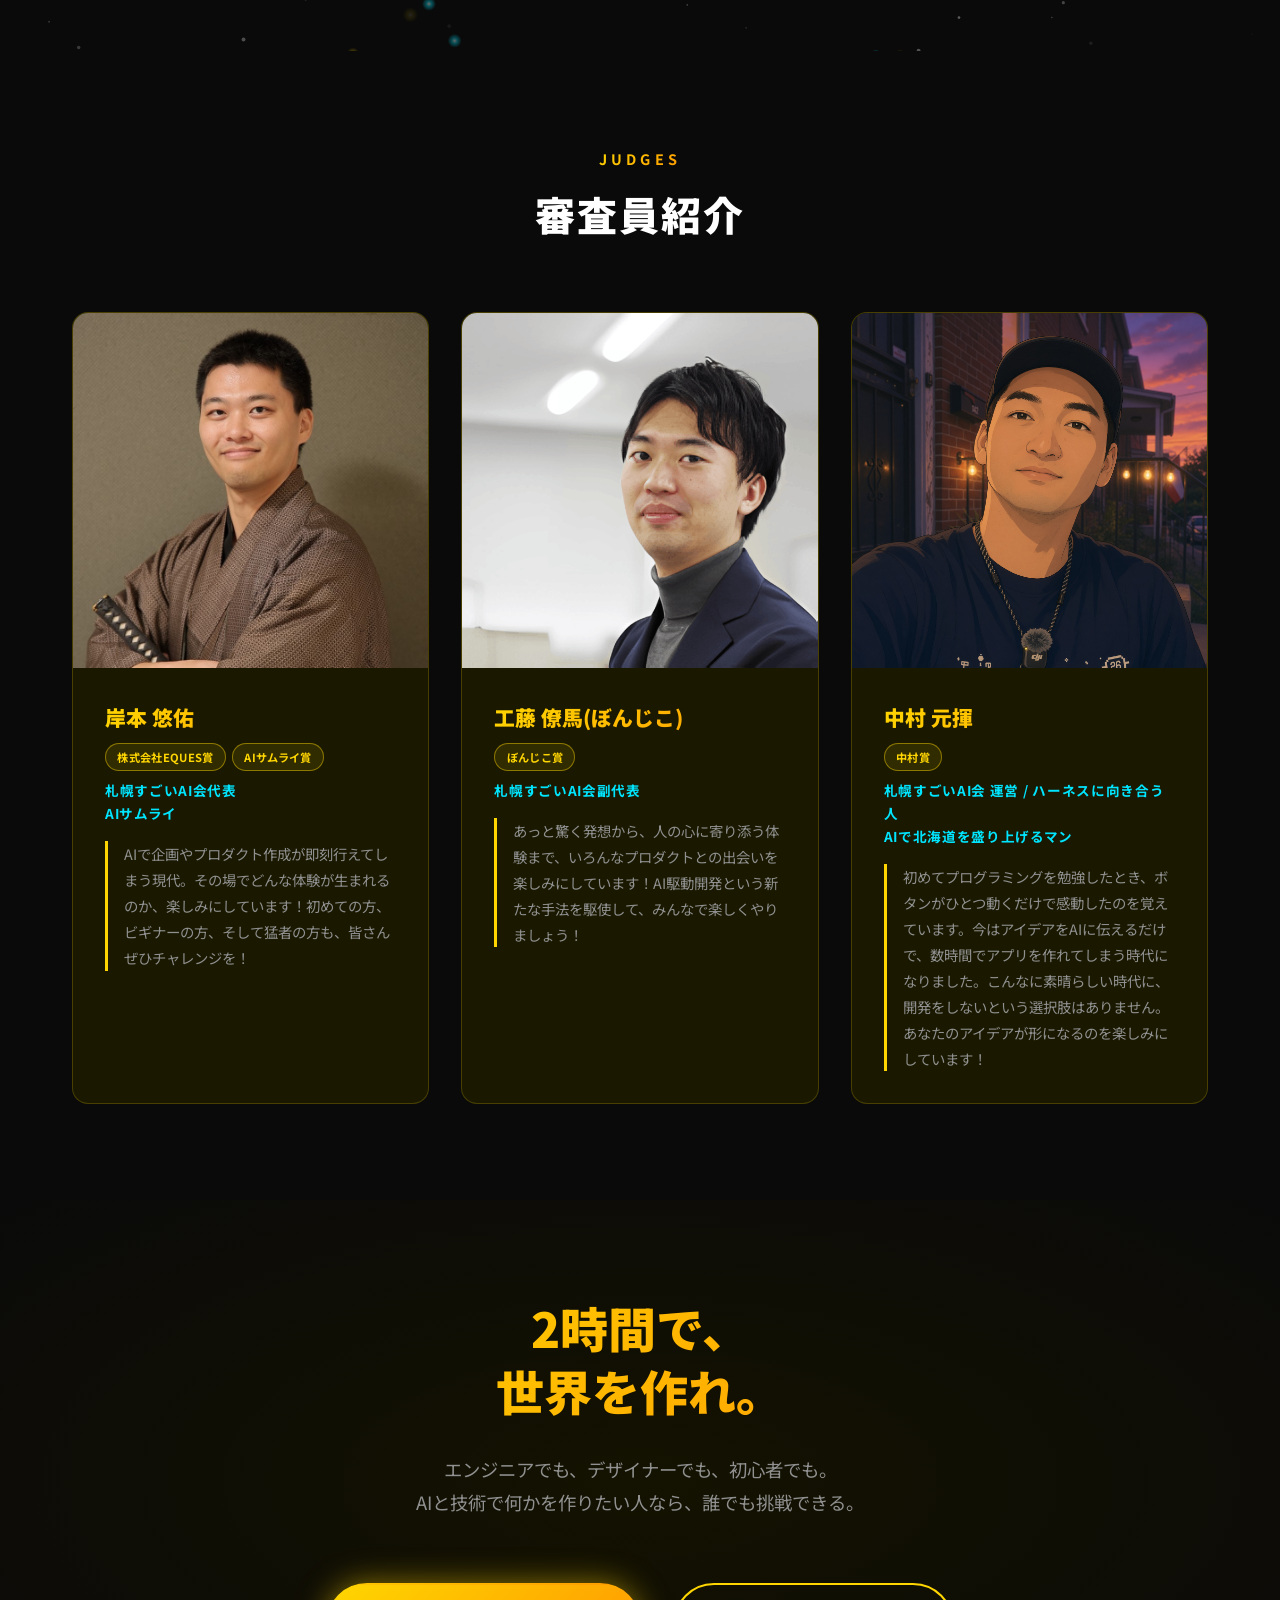
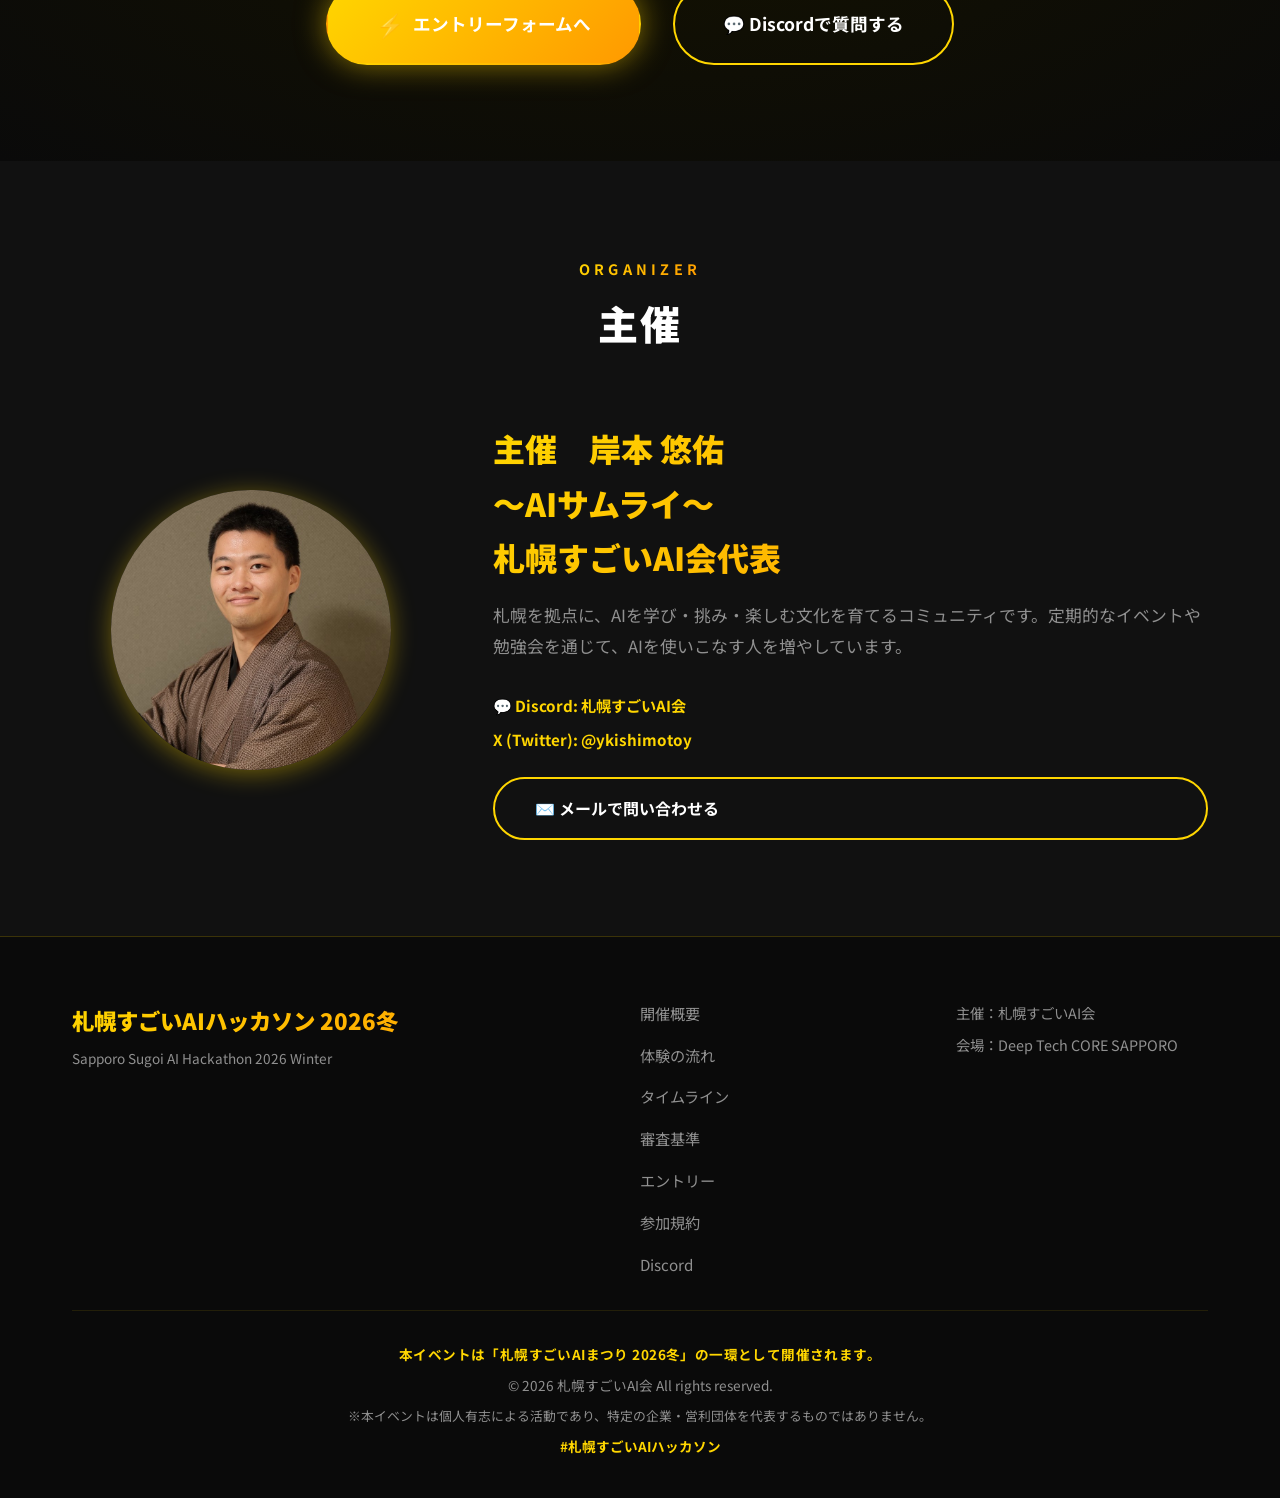
==== commit 7375af1d: "add url" ====
--- a/index.html
+++ b/index.html
@@ -66,7 +66,7 @@
                 <span data-i18n="hero.info3">無料</span>
             </div>
             <div class="hero-cta">
-                <a href="https://docs.google.com/forms/d/e/1FAIpQLSfhWkil78gUpK0d7_SPnkIp2VBaLrS5ejBDSna8Zs11sMa4Dg/viewform" target="_blank" rel="noopener noreferrer" class="btn btn-primary">
+                <a href="https://docs.google.com/forms/d/e/1FAIpQLSe87TFu5_Q_sEgNIikcualxOHdBWwz_jdZEjOpgBoIpTAfbEw/viewform" target="_blank" rel="noopener noreferrer" class="btn btn-primary">
                     <span class="btn-icon">⚡</span>
                     <span class="btn-text" data-i18n="hero.cta.entry">エントリーする</span>
                 </a>
@@ -204,7 +204,7 @@
                             </div>
                             <div class="info-item">
                                 <div class="info-label" data-i18n="ov.l6">エントリー</div>
-                                <div class="info-value" data-i18n="ov.v6"><a href="https://docs.google.com/forms/d/e/1FAIpQLSfhWkil78gUpK0d7_SPnkIp2VBaLrS5ejBDSna8Zs11sMa4Dg/viewform" target="_blank" rel="noopener noreferrer" class="guideline-link">エントリーフォーム</a>より受付</div>
+                                <div class="info-value" data-i18n="ov.v6"><a href="https://docs.google.com/forms/d/e/1FAIpQLSe87TFu5_Q_sEgNIikcualxOHdBWwz_jdZEjOpgBoIpTAfbEw/viewform" target="_blank" rel="noopener noreferrer" class="guideline-link">エントリーフォーム</a>より受付</div>
                             </div>
                         </div>
                     </div>
@@ -354,7 +354,15 @@
                 </a>
                 -->
 
-            </div>
+                <a href="https://aid.connpass.com/" target="_blank" rel="noopener noreferrer" class="partner-card">
+                    <div class="partner-logo">
+                        <img src="images/aiddsapporo.png" alt="AI駆動開発勉強会 札幌支部">
+                    </div>
+                    <div class="partner-name" data-i18n="partners.aiddsapporo">AI駆動開発勉強会 札幌支部</div>
+                </a>
+
+            </div>
+            <p class="partners-recruit"><a href="https://matsuri-2026-winter.sugoiai.org/sponsors.html" data-i18n="partners.recruit">スポンサー募集についてはこちら</a></p>
         </div>
     </section>
 
@@ -891,7 +899,7 @@
                     AIと技術で何かを作りたい人なら、誰でも挑戦できる。
                 </p>
                 <div class="cta-buttons">
-                    <a href="https://docs.google.com/forms/d/e/1FAIpQLSfhWkil78gUpK0d7_SPnkIp2VBaLrS5ejBDSna8Zs11sMa4Dg/viewform" target="_blank" rel="noopener noreferrer" class="btn btn-primary btn-large">
+                    <a href="https://docs.google.com/forms/d/e/1FAIpQLSe87TFu5_Q_sEgNIikcualxOHdBWwz_jdZEjOpgBoIpTAfbEw/viewform" target="_blank" rel="noopener noreferrer" class="btn btn-primary btn-large">
                         <span class="btn-icon">⚡</span>
                         <span class="btn-text" data-i18n="cta.btn.entry">エントリーフォームへ</span>
                     </a>
--- a/style.css
+++ b/style.css
@@ -2200,6 +2200,23 @@
     max-width: 1000px;
     margin-left: auto;
     margin-right: auto;
+}
+
+.partners-recruit {
+    margin-top: var(--spacing-lg);
+    text-align: center;
+    font-size: 0.8rem;
+}
+
+.partners-recruit a {
+    color: var(--text-secondary);
+    text-decoration: underline;
+    text-underline-offset: 3px;
+    transition: color 0.3s ease;
+}
+
+.partners-recruit a:hover {
+    color: var(--film-yellow, #FFD600);
 }
 
 .partner-card {
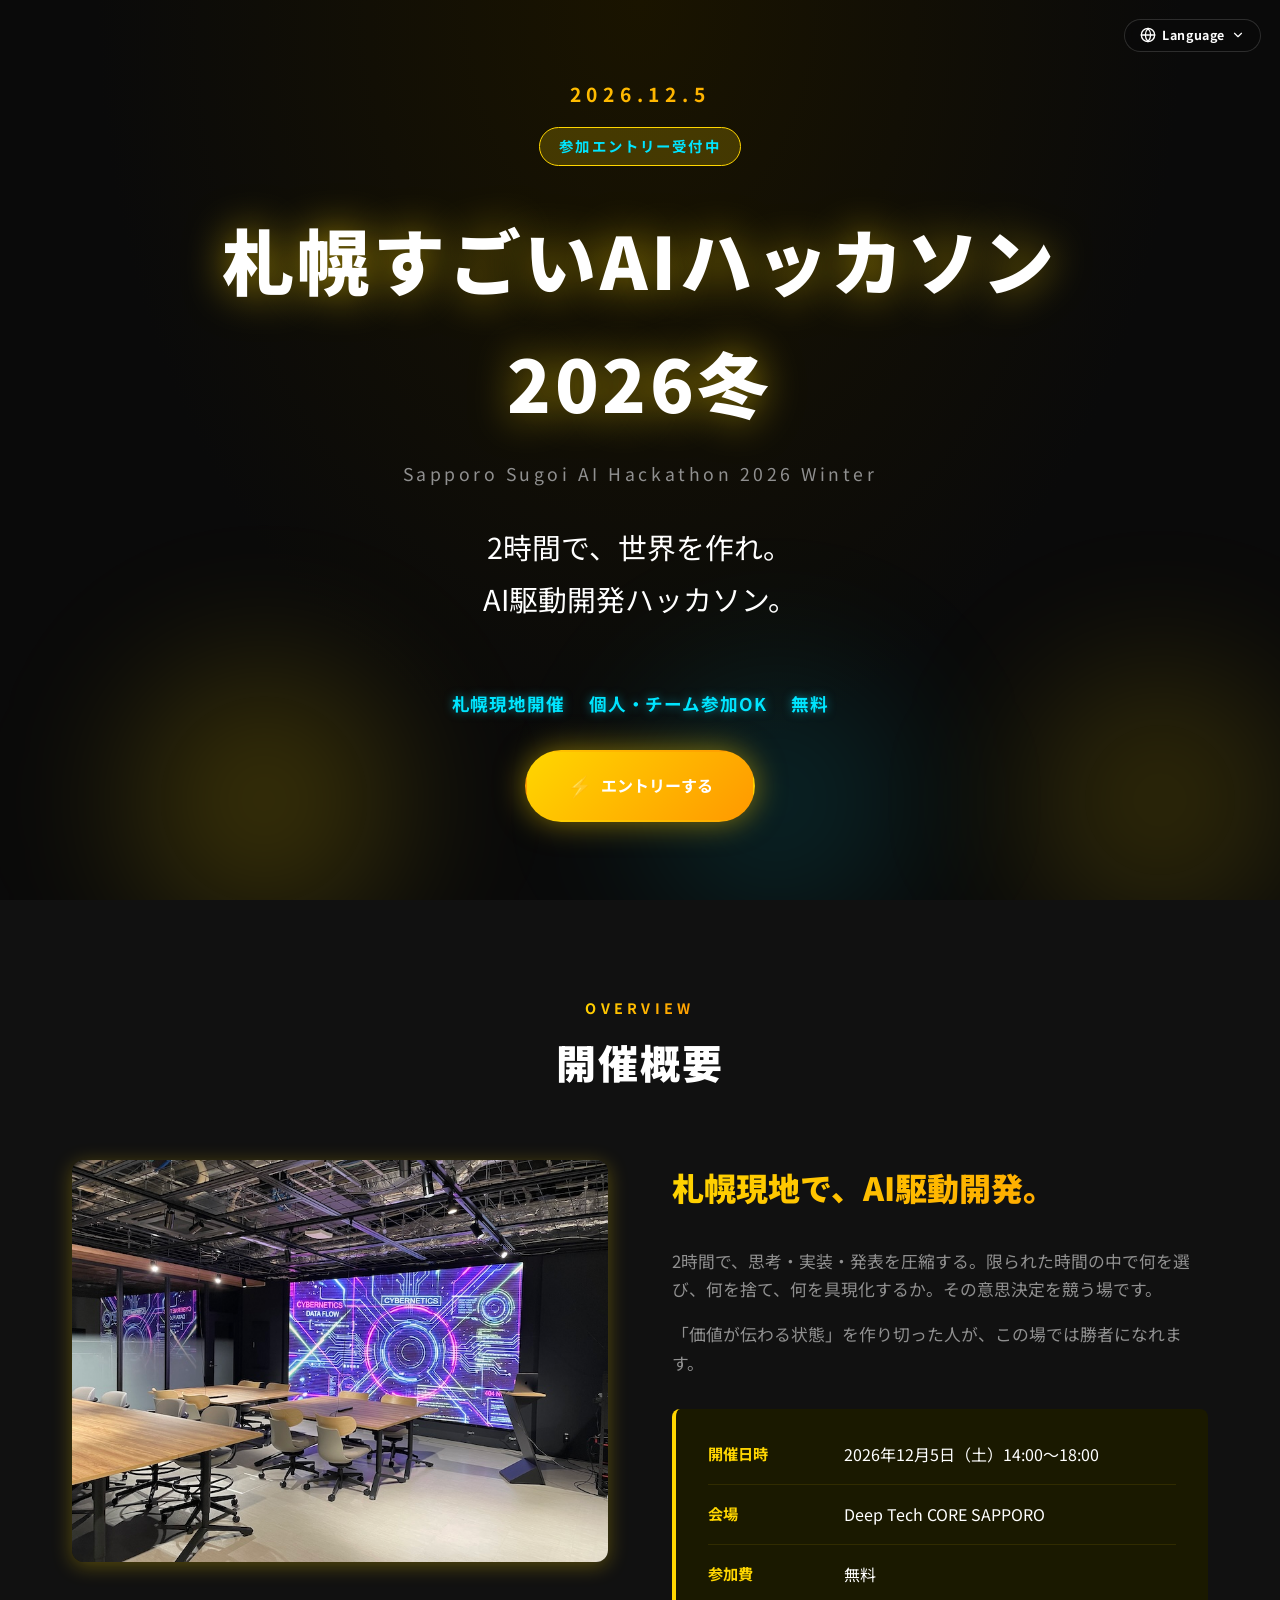
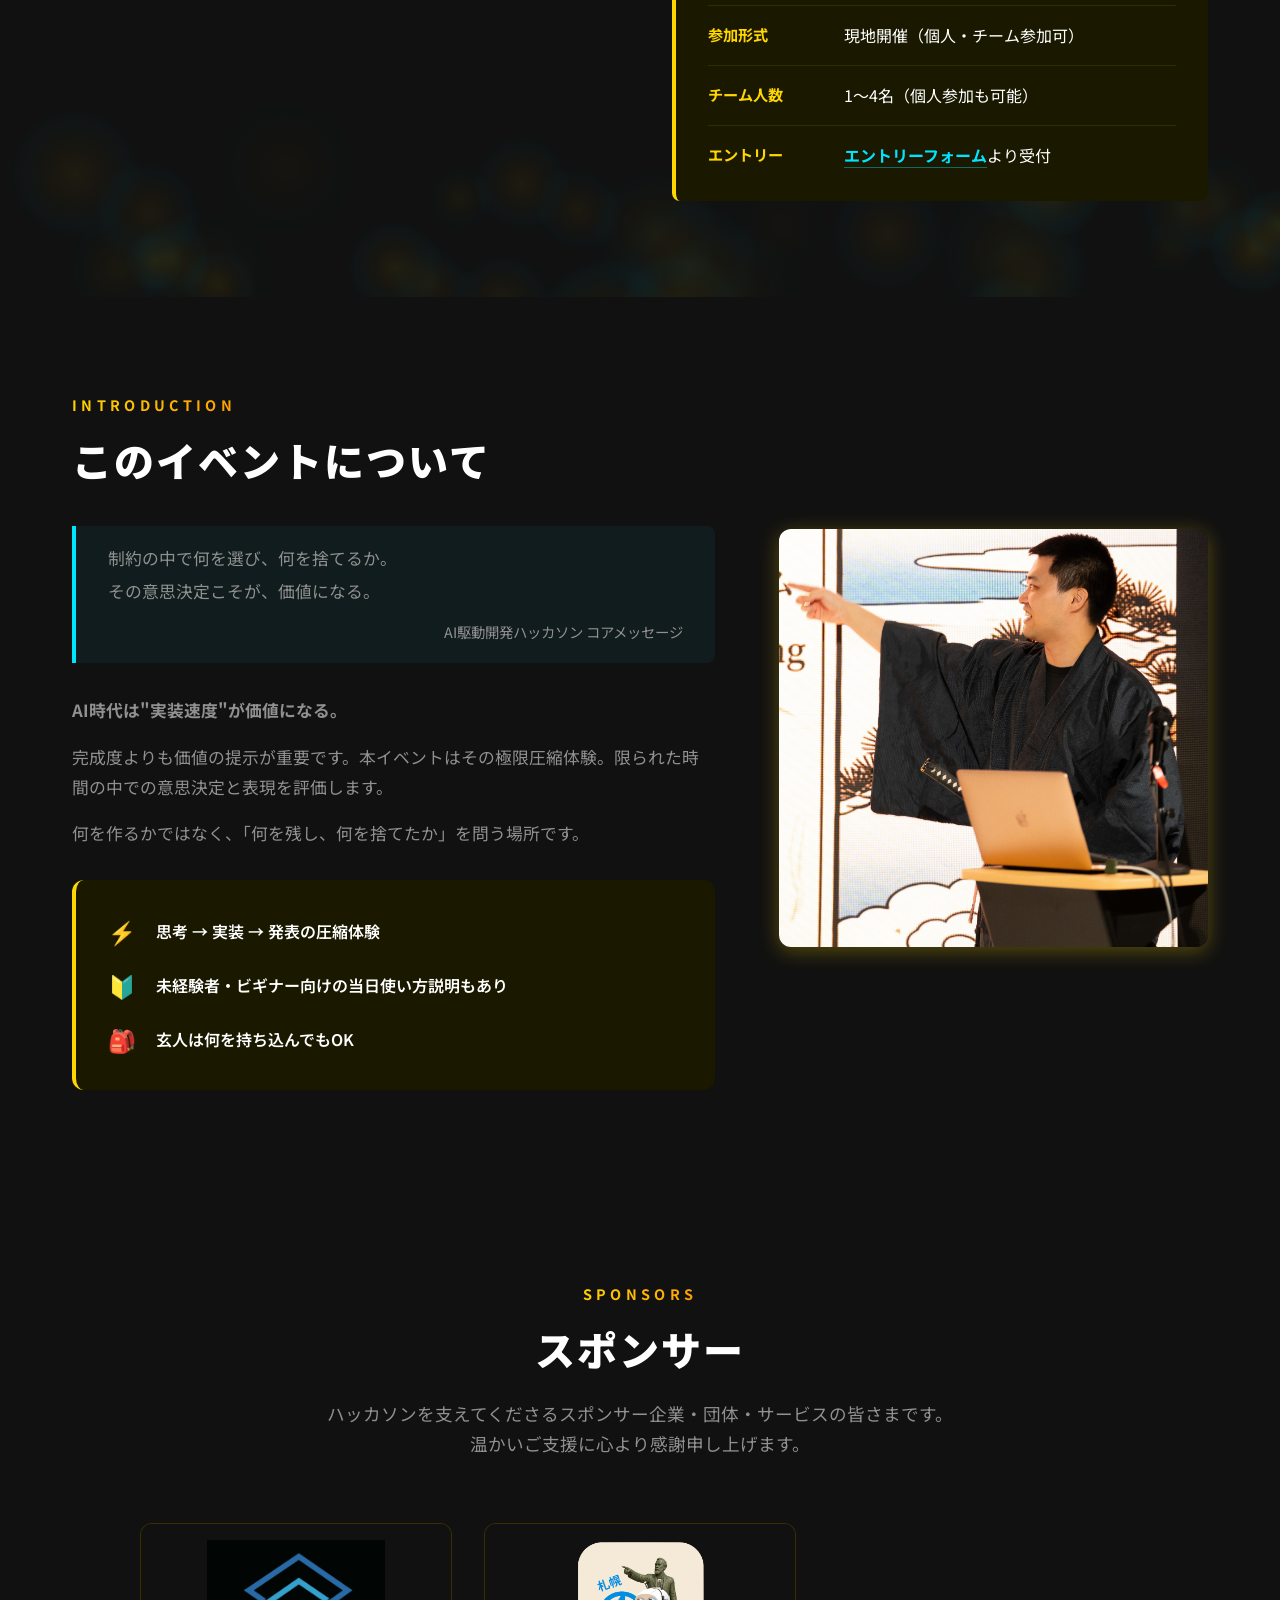
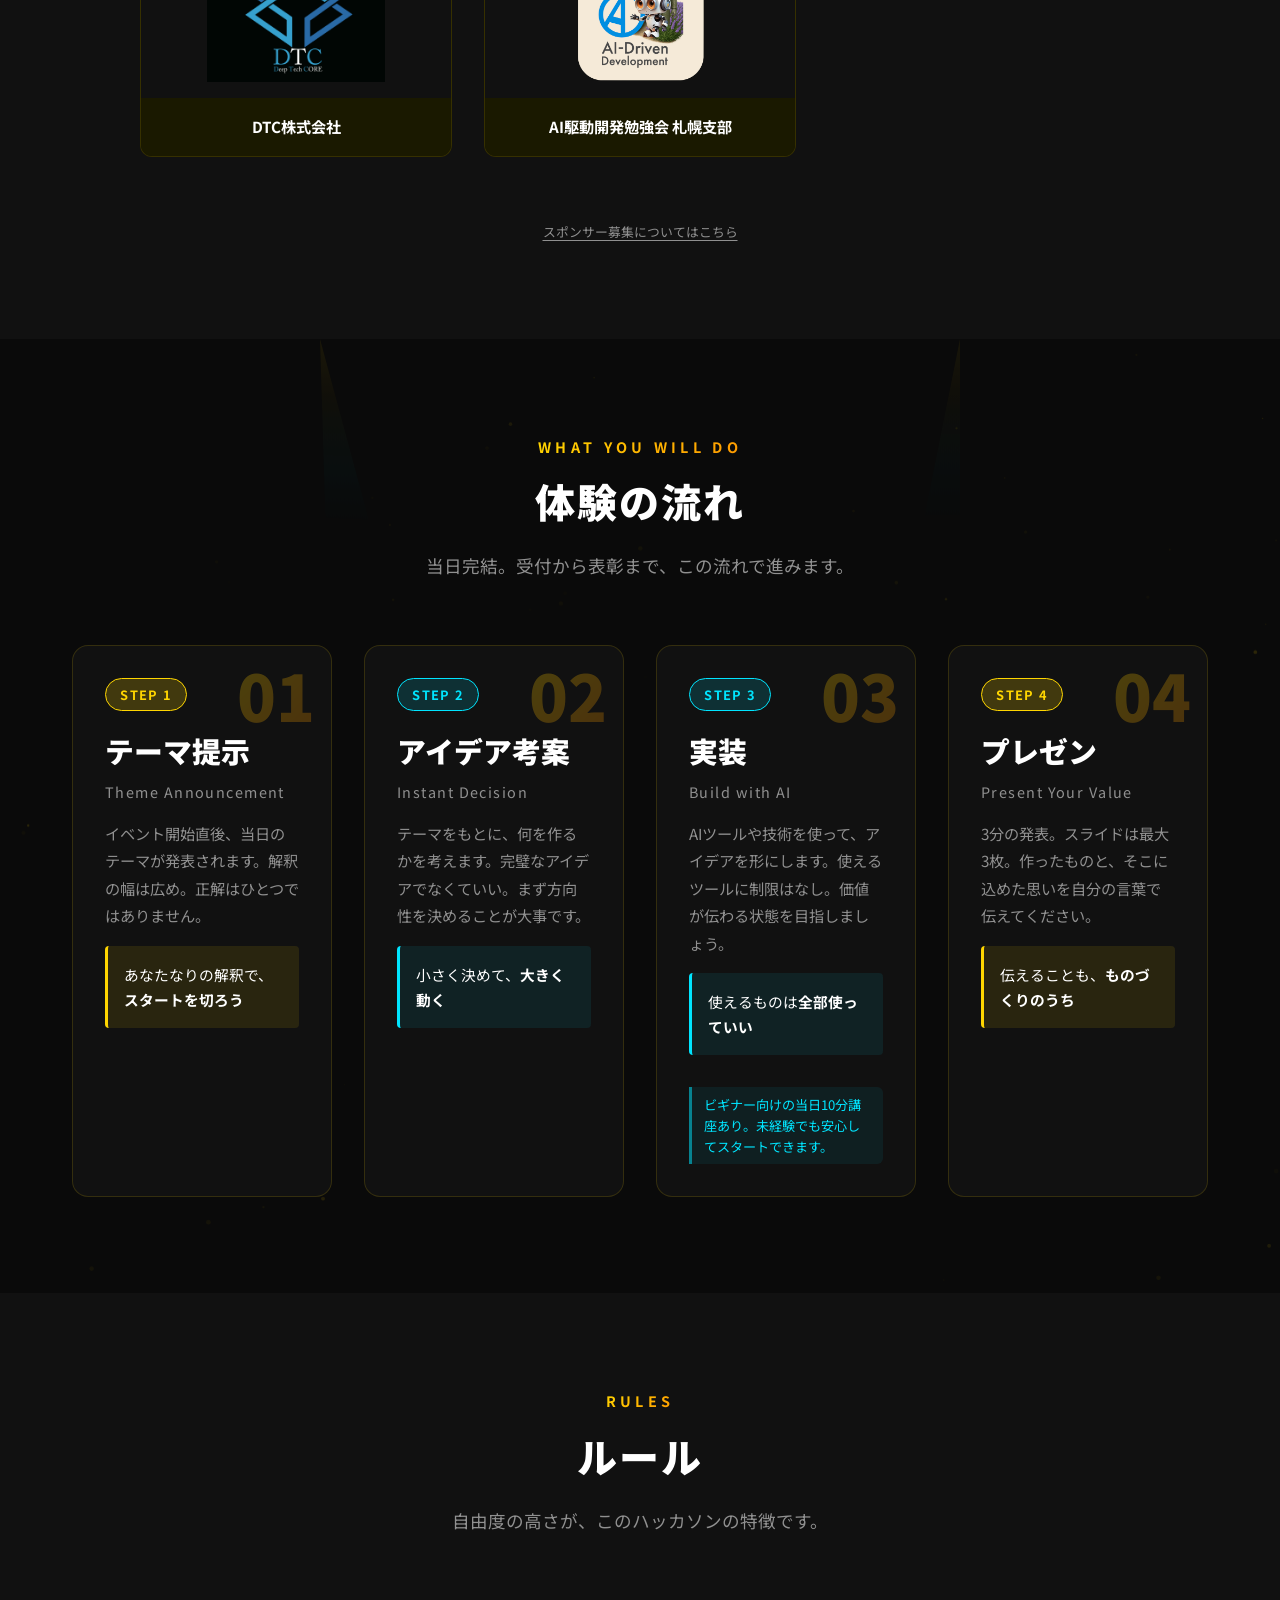
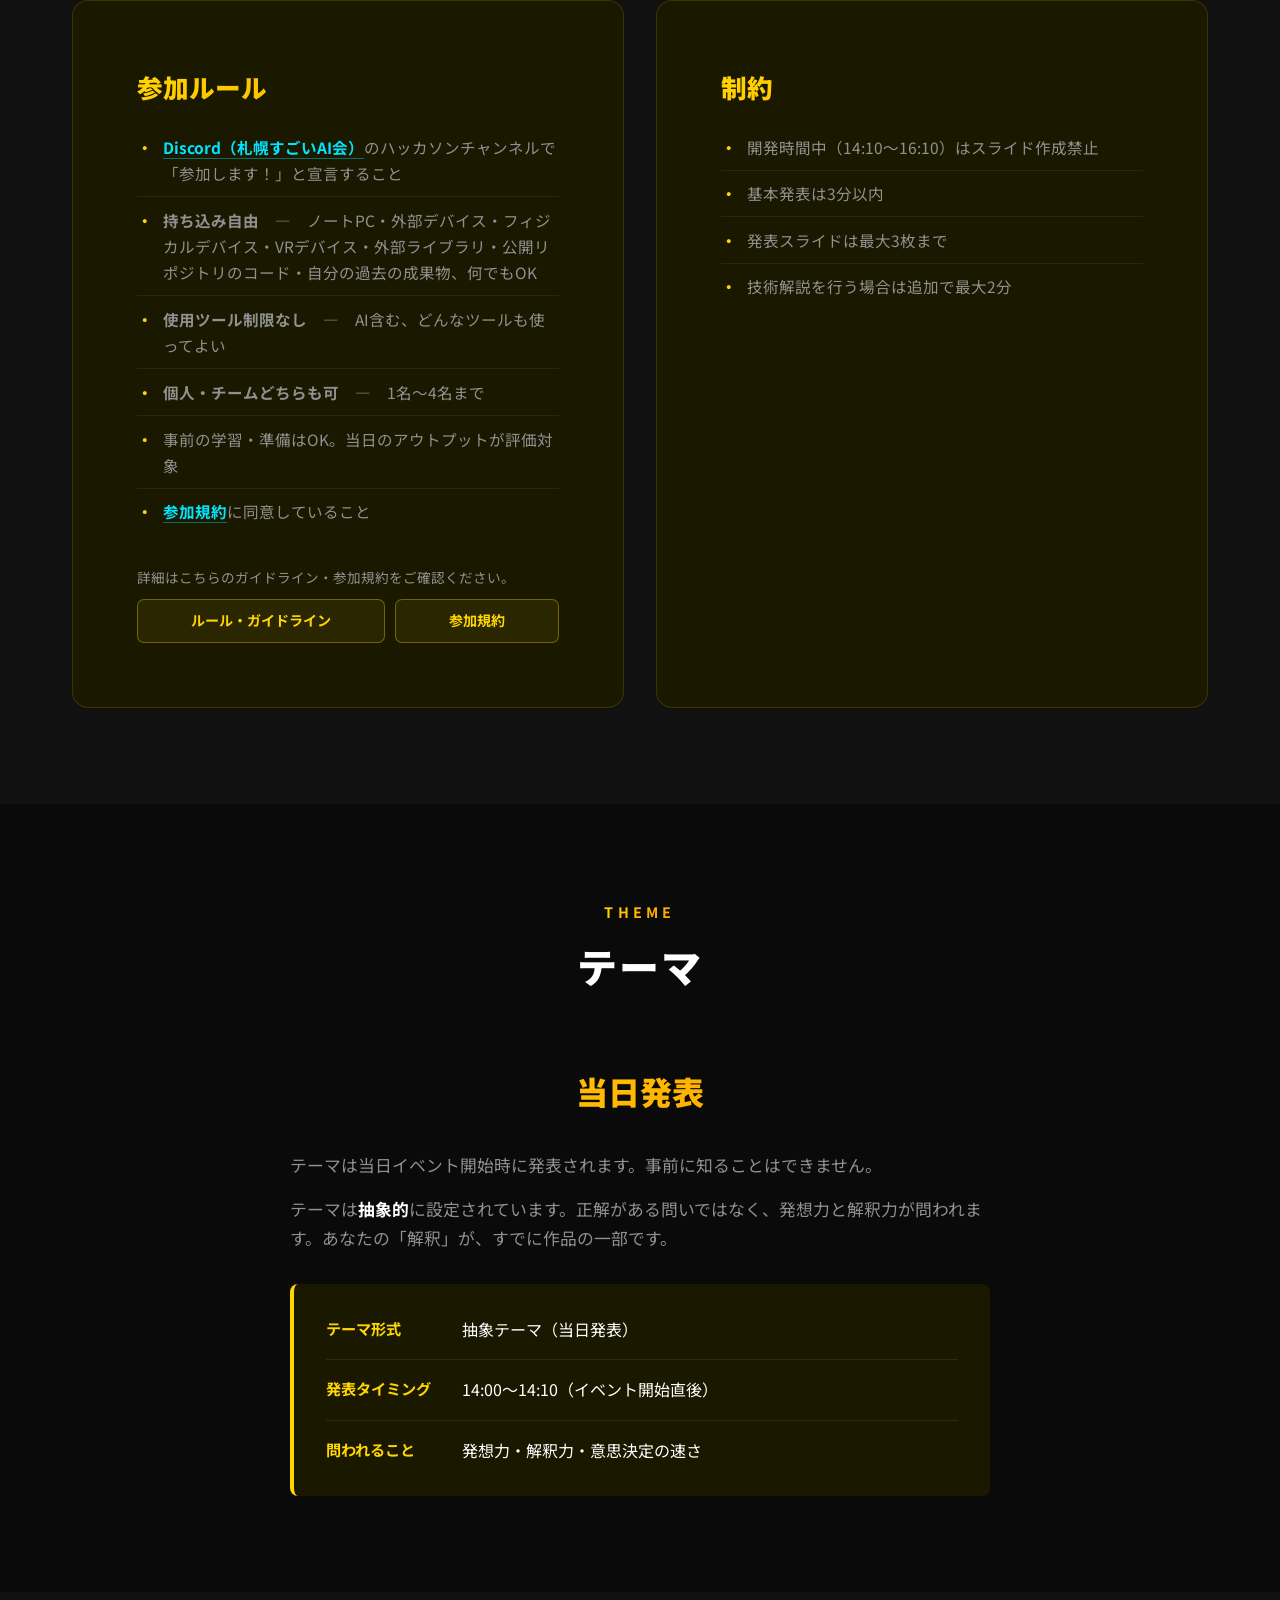
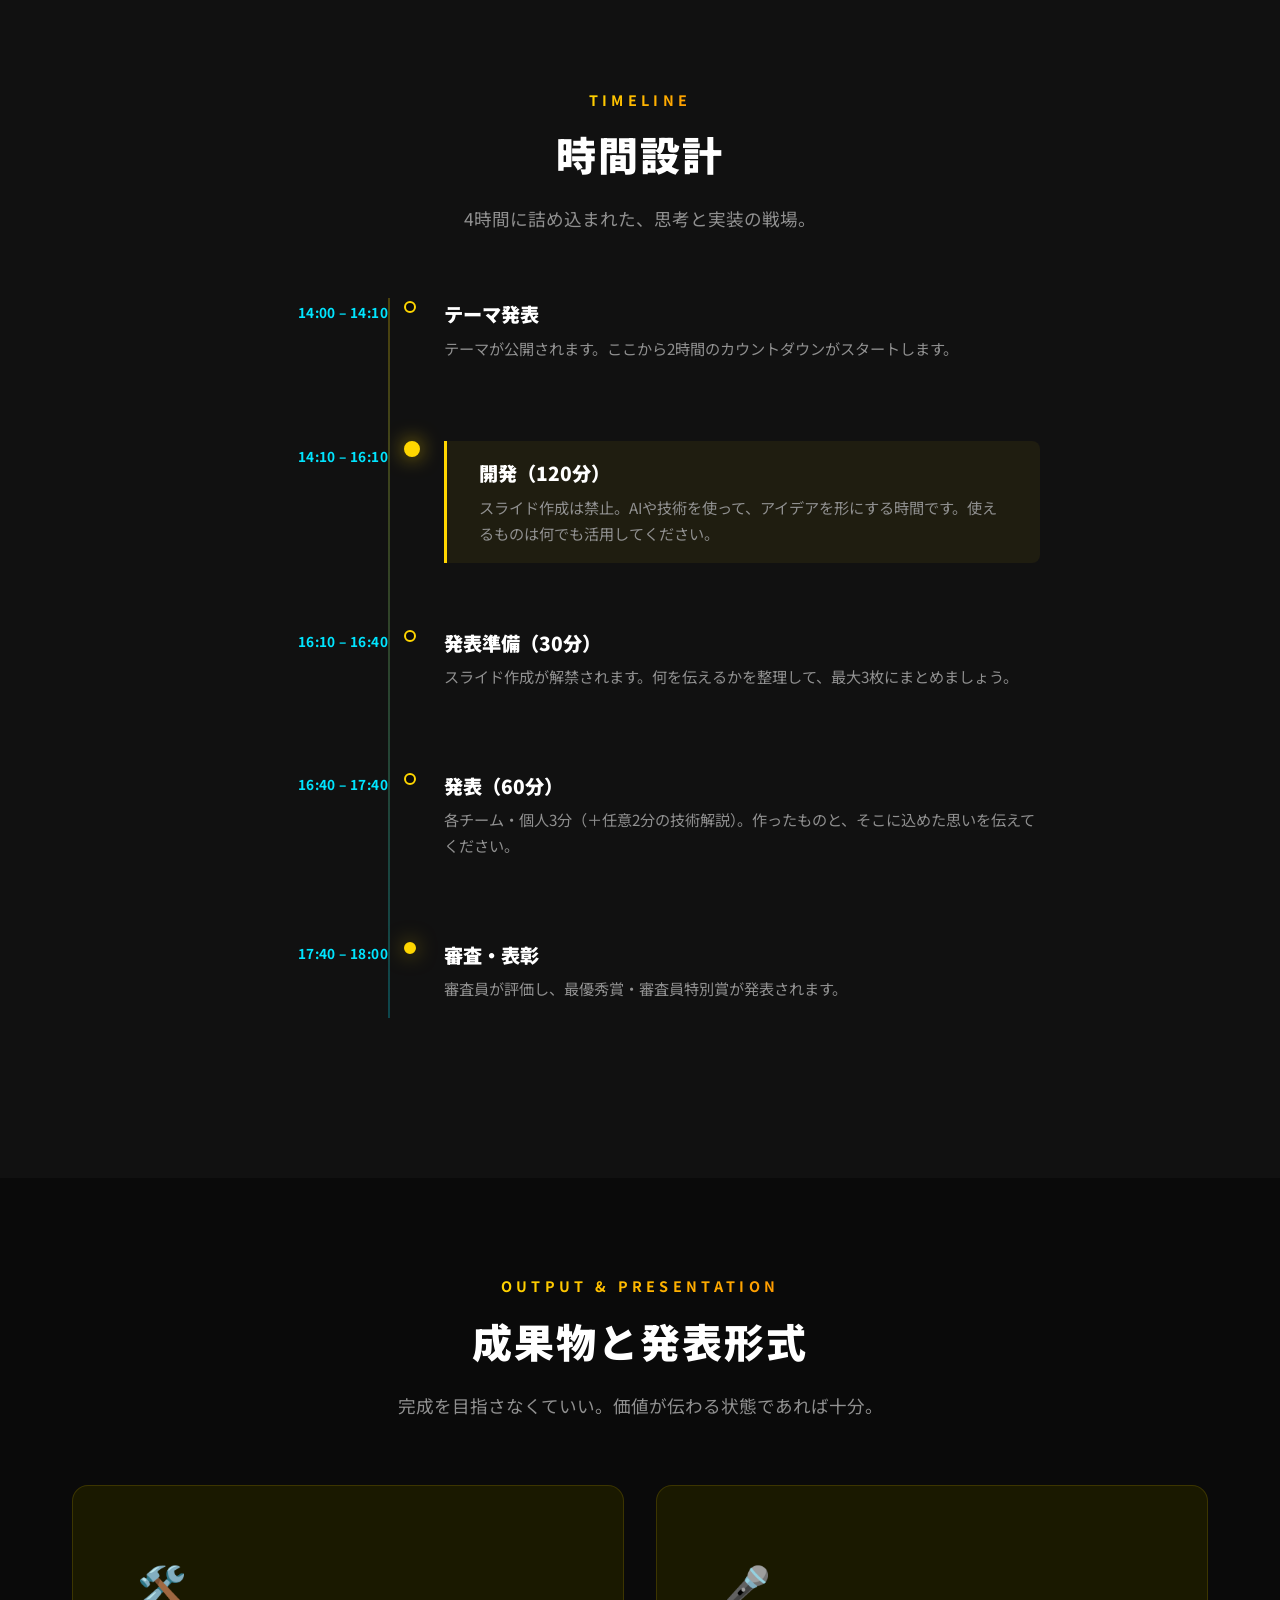
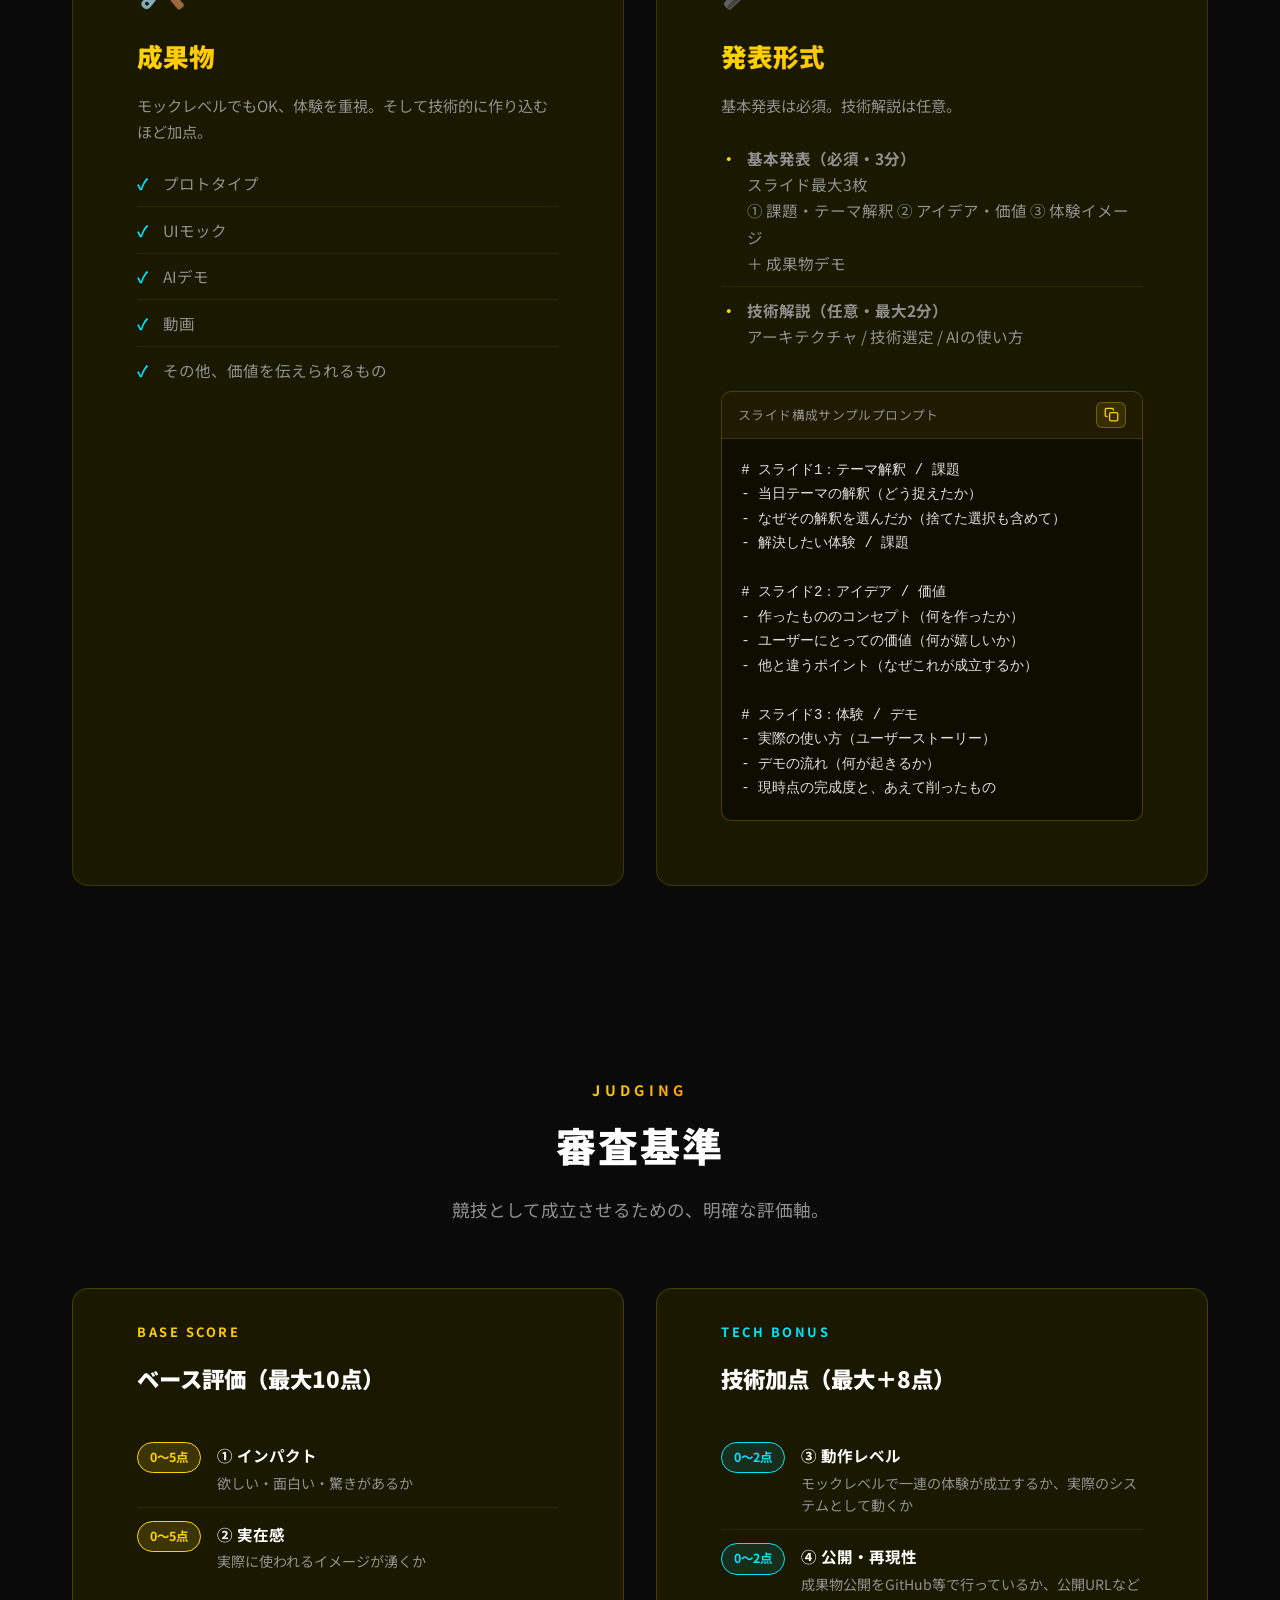
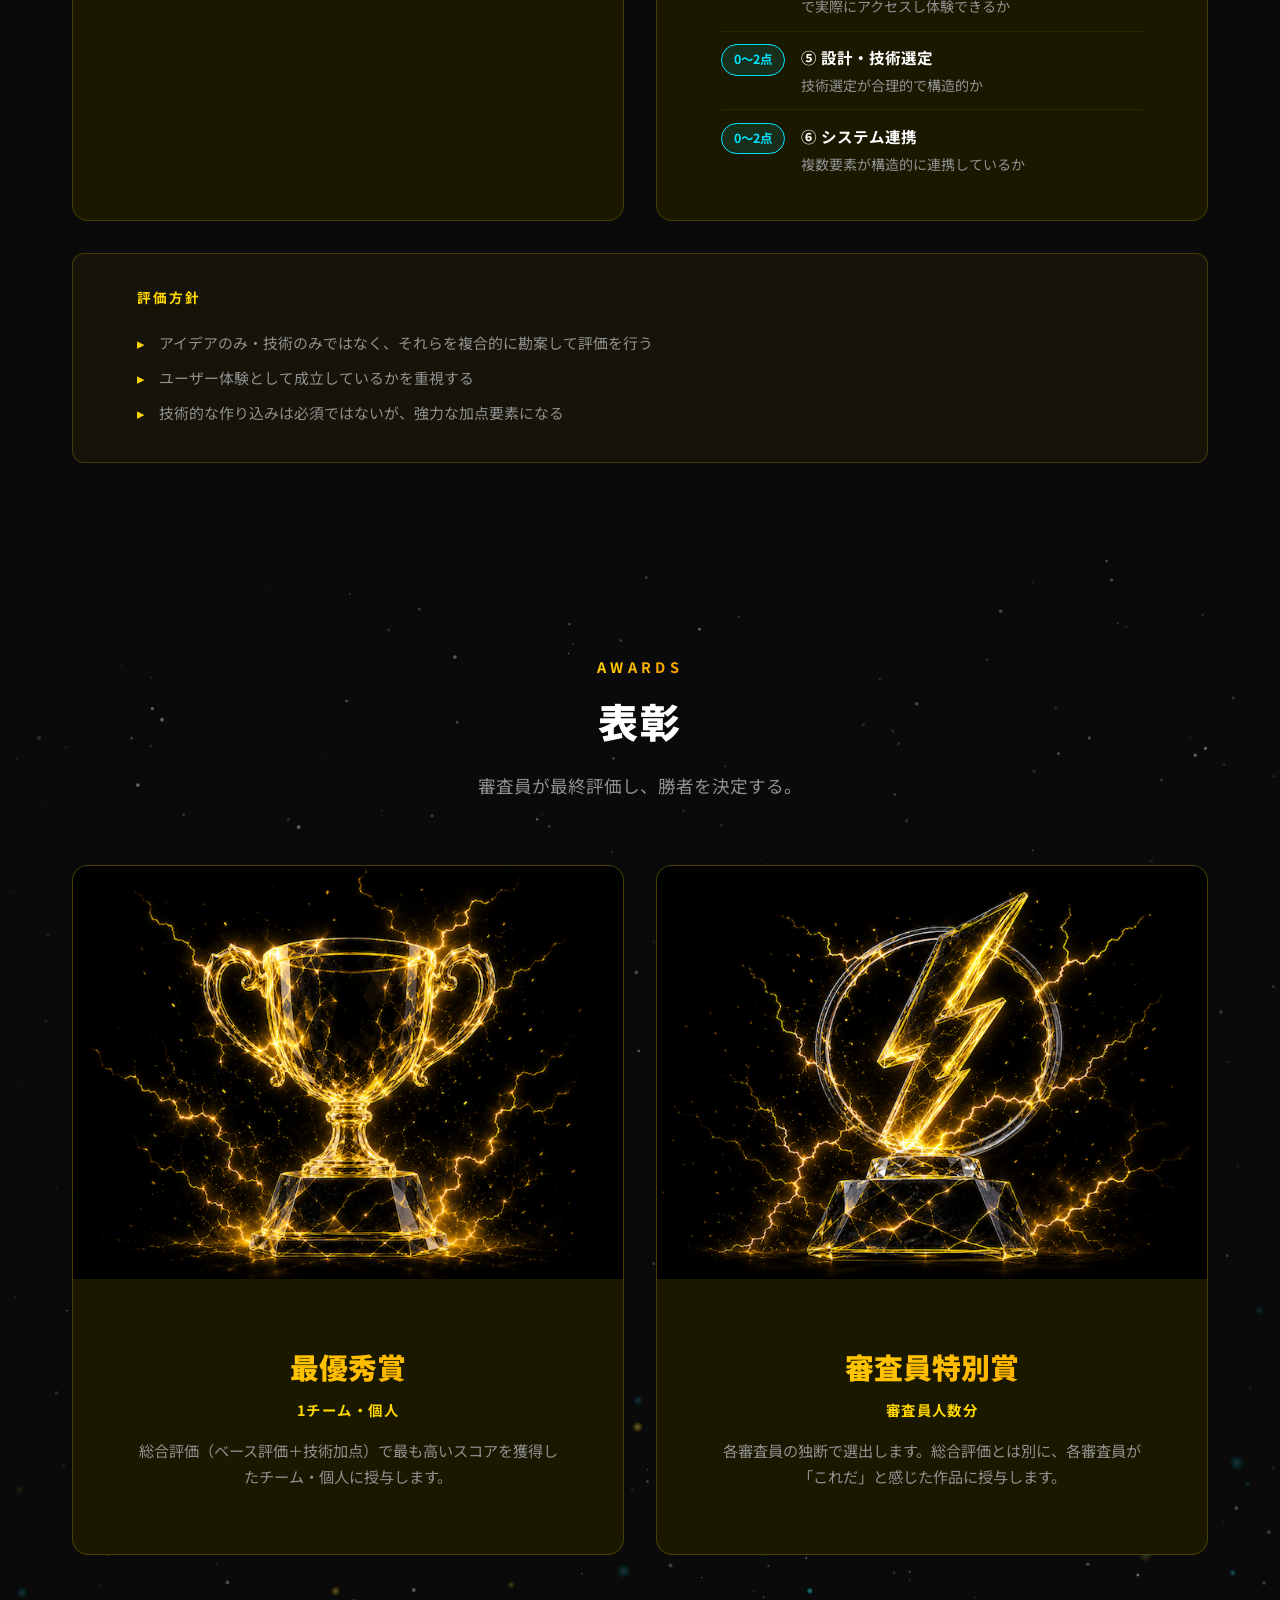
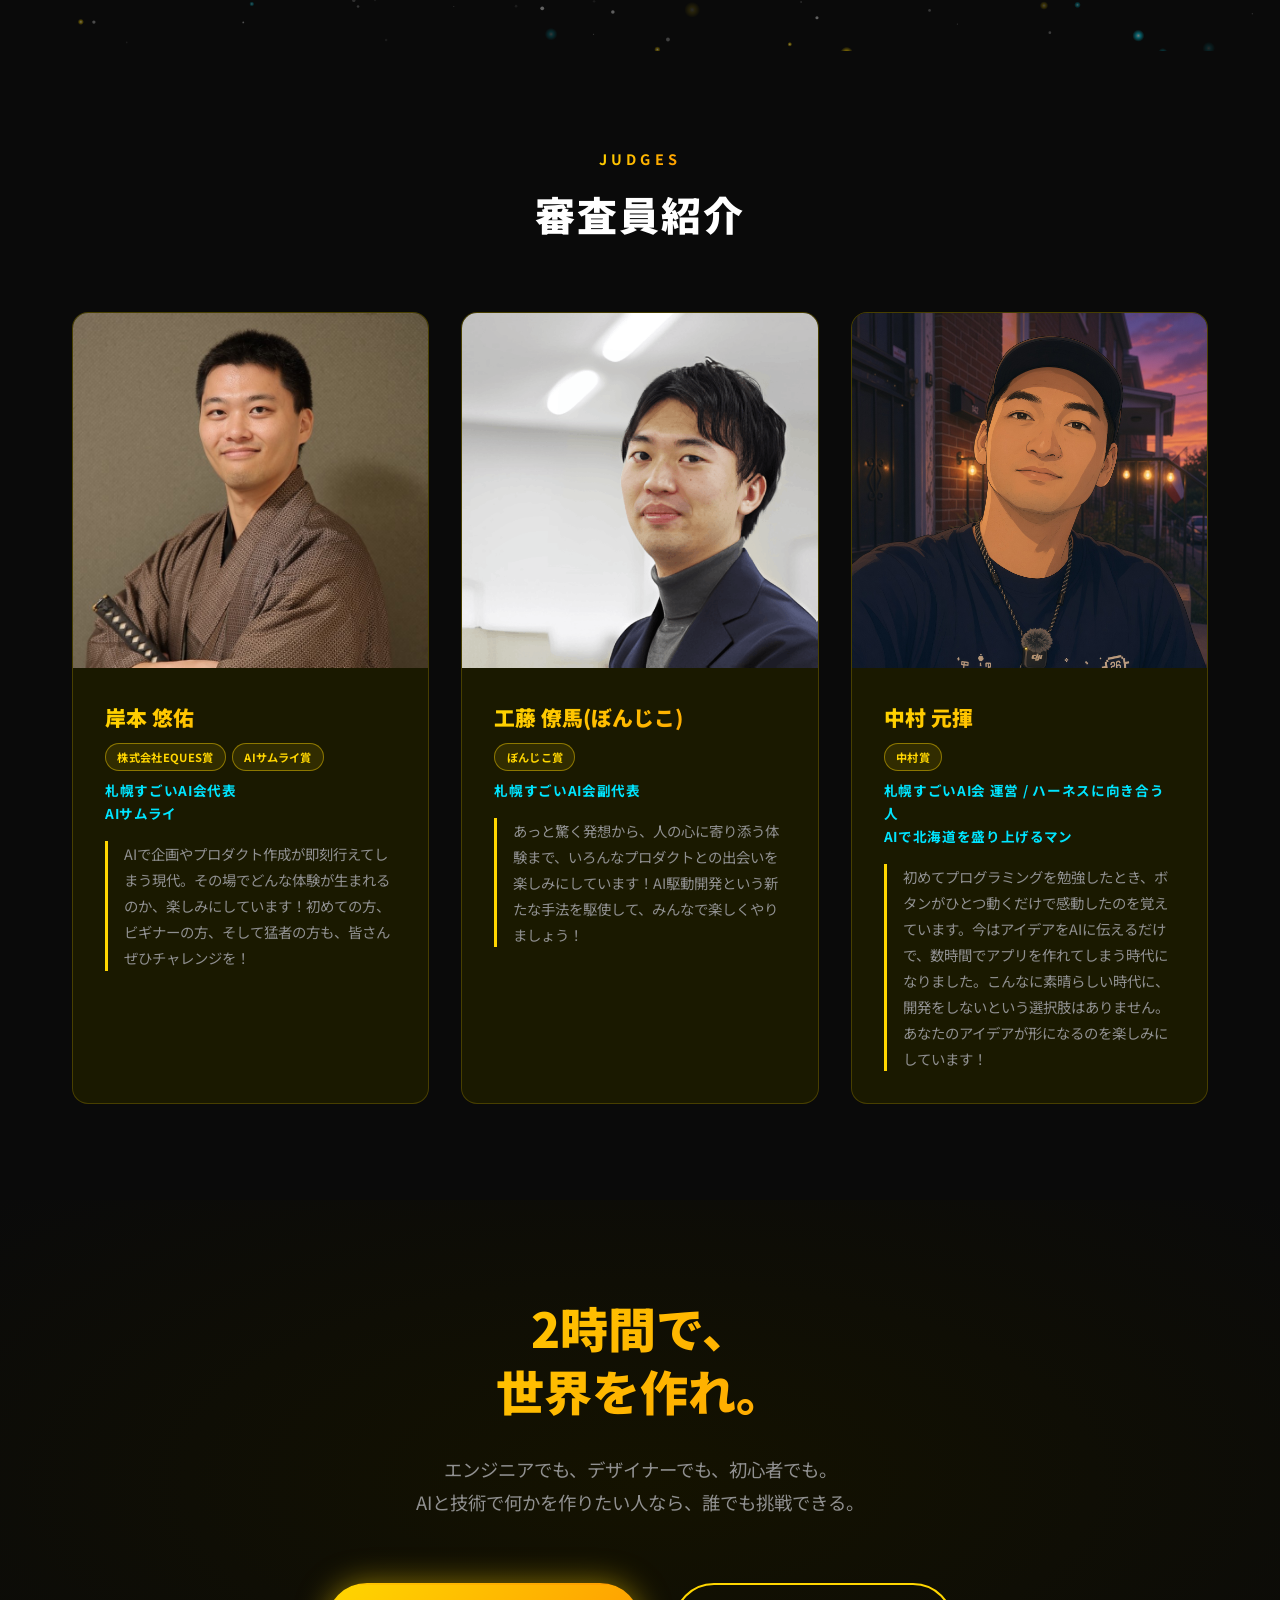
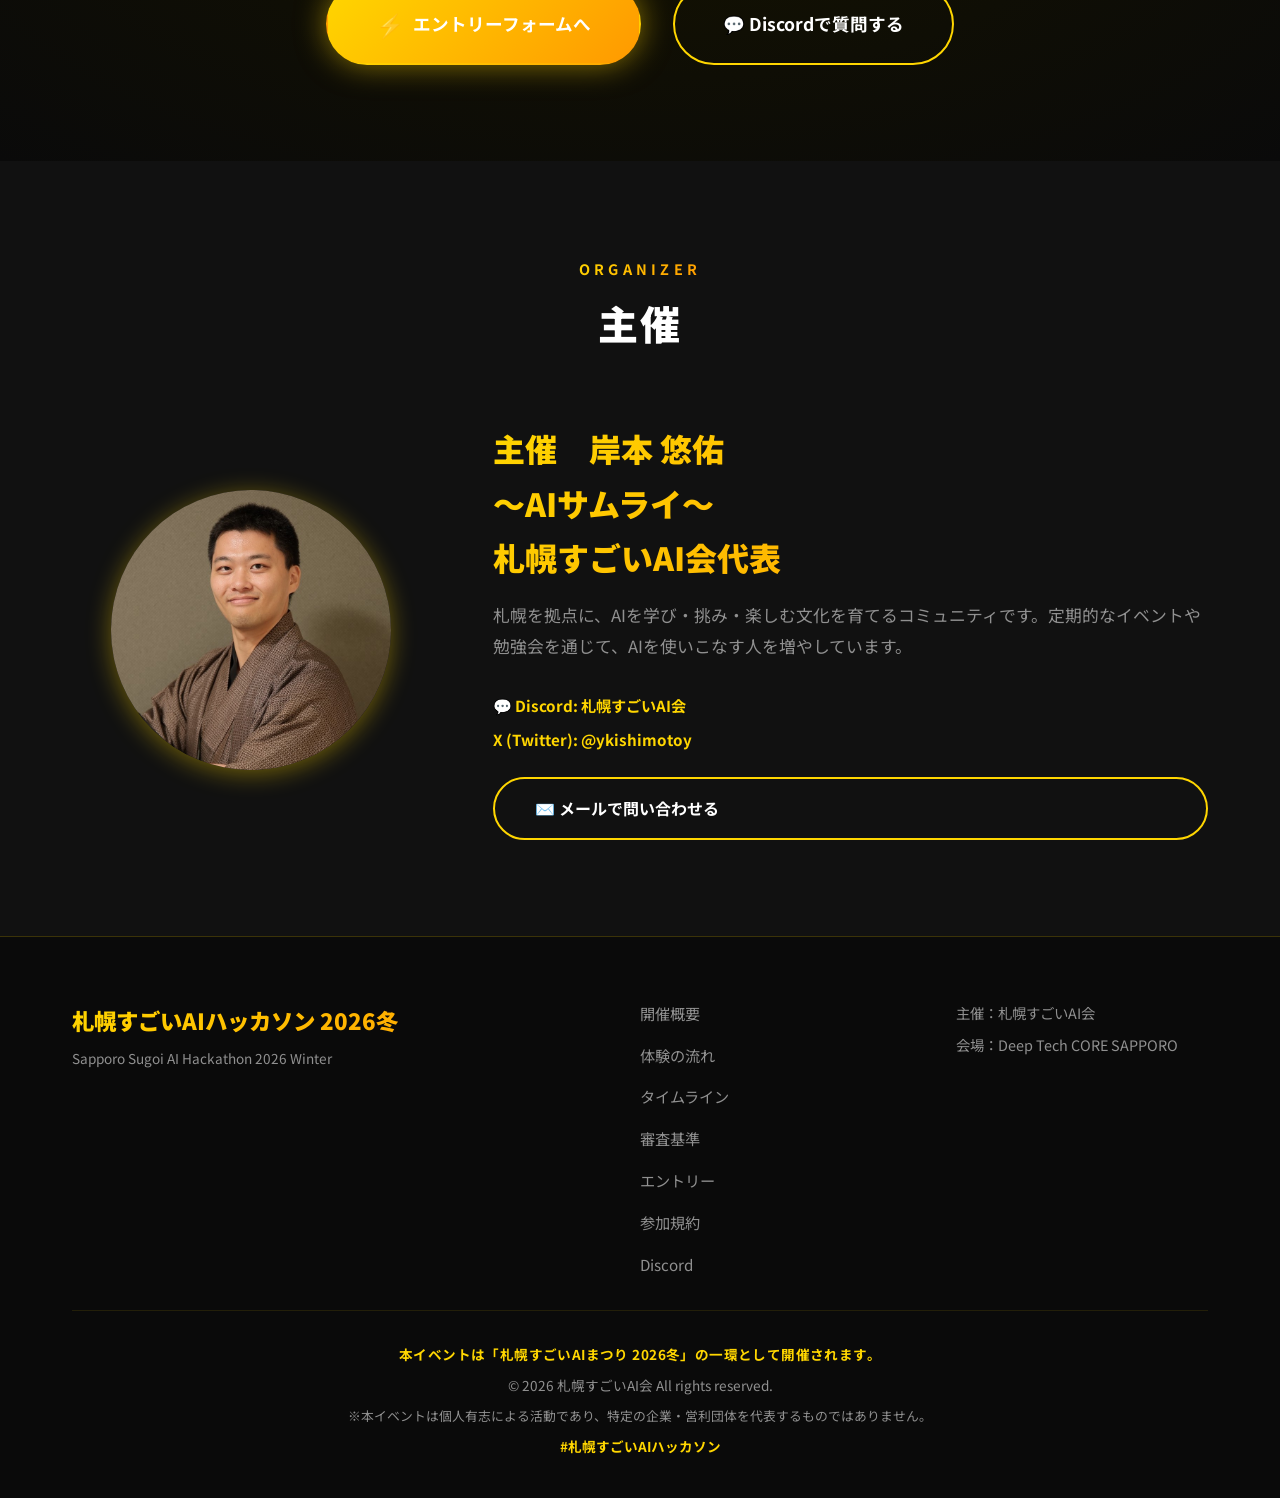
==== commit 86e5f053: "add logo new" ====
--- a/index.html
+++ b/index.html
@@ -12,11 +12,11 @@
     <meta property="og:url" content="https://hack-2026-winter.sugoiai.org/">
     <meta property="og:site_name" content="札幌すごいAIハッカソン 2026冬">
     <meta property="og:image" content="https://hack-2026-winter.sugoiai.org/images/logot.png">
-    <meta property="og:image:width" content="1200">
-    <meta property="og:image:height" content="630">
+    <meta property="og:image:width" content="500">
+    <meta property="og:image:height" content="500">
     <meta property="og:locale" content="ja_JP">
     <!-- Twitter Card Tags -->
-    <meta name="twitter:card" content="summary_large_image">
+    <meta name="twitter:card" content="summary">
     <meta name="twitter:title" content="札幌すごいAIハッカソン 2026冬">
     <meta name="twitter:description" content="2時間で、世界を作れ。思考→実装→発表を圧縮する実験場。">
     <meta name="twitter:image" content="https://hack-2026-winter.sugoiai.org/images/logot.png">
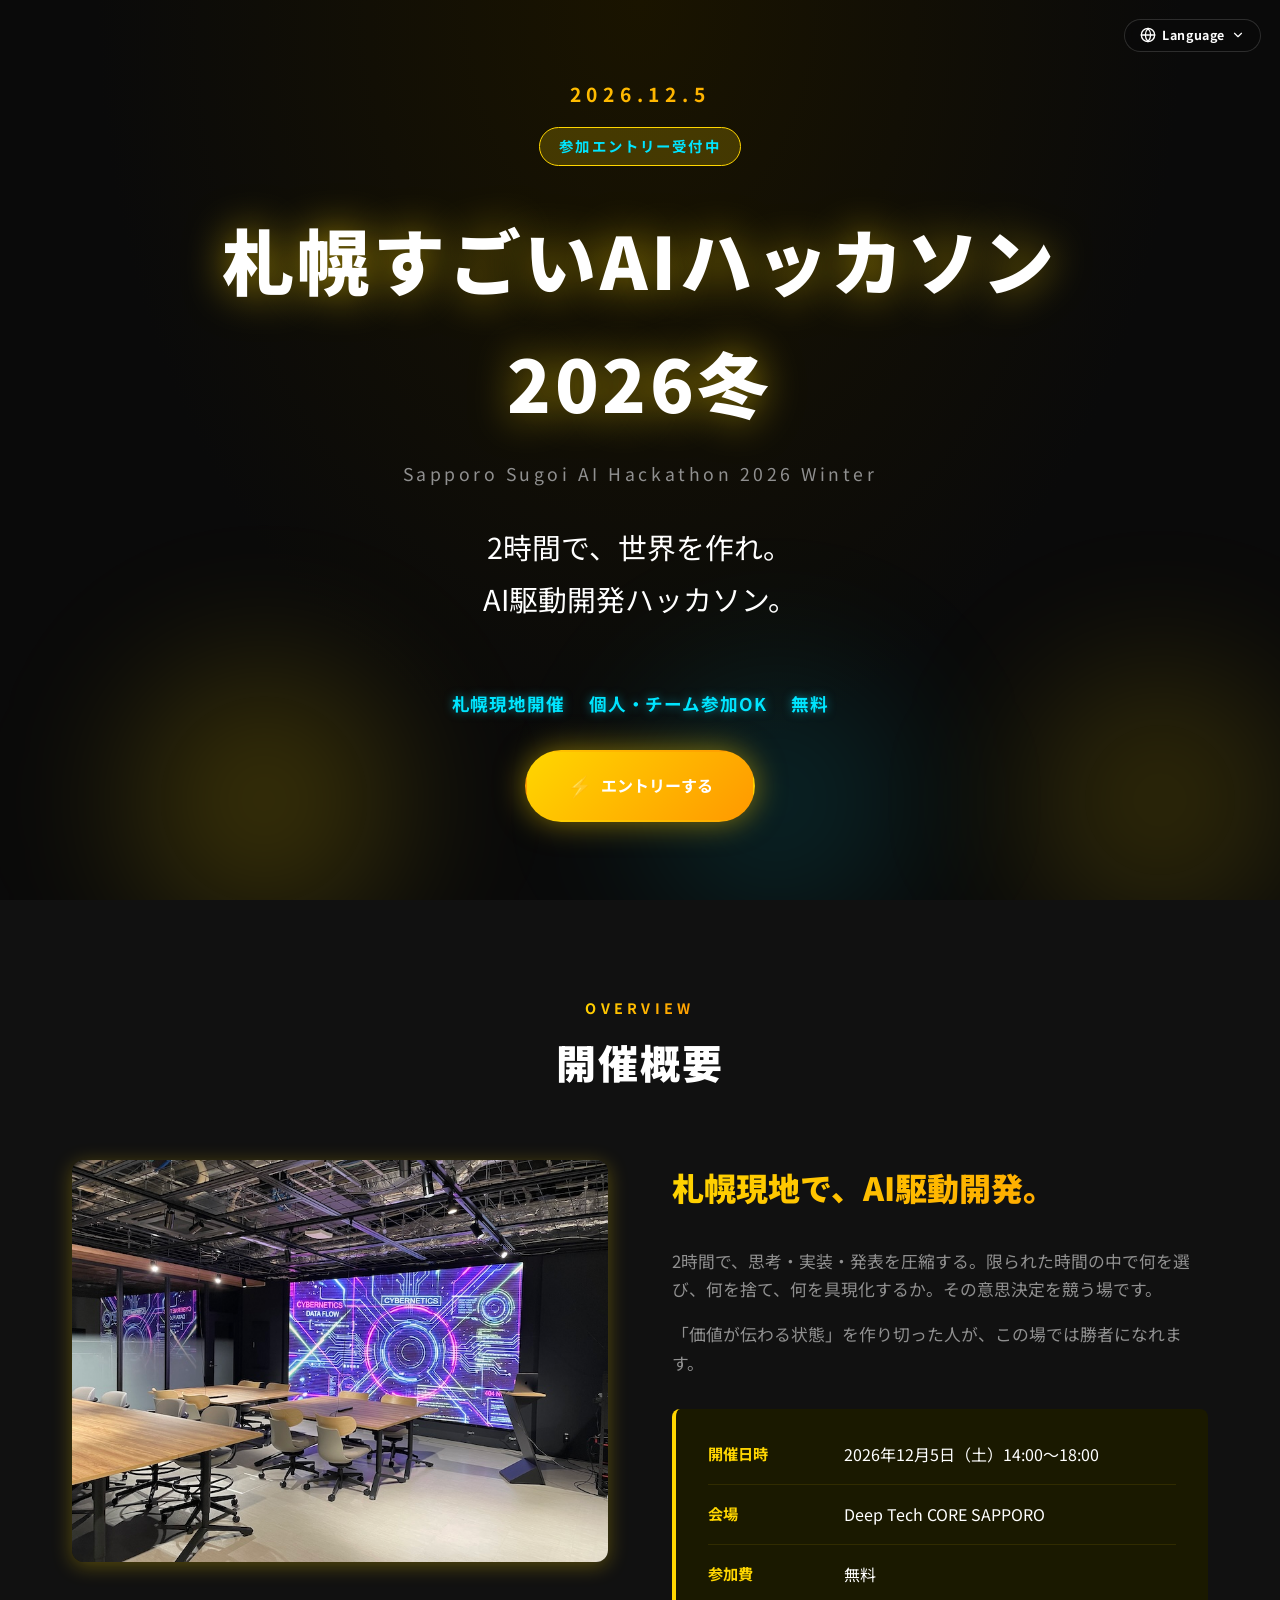
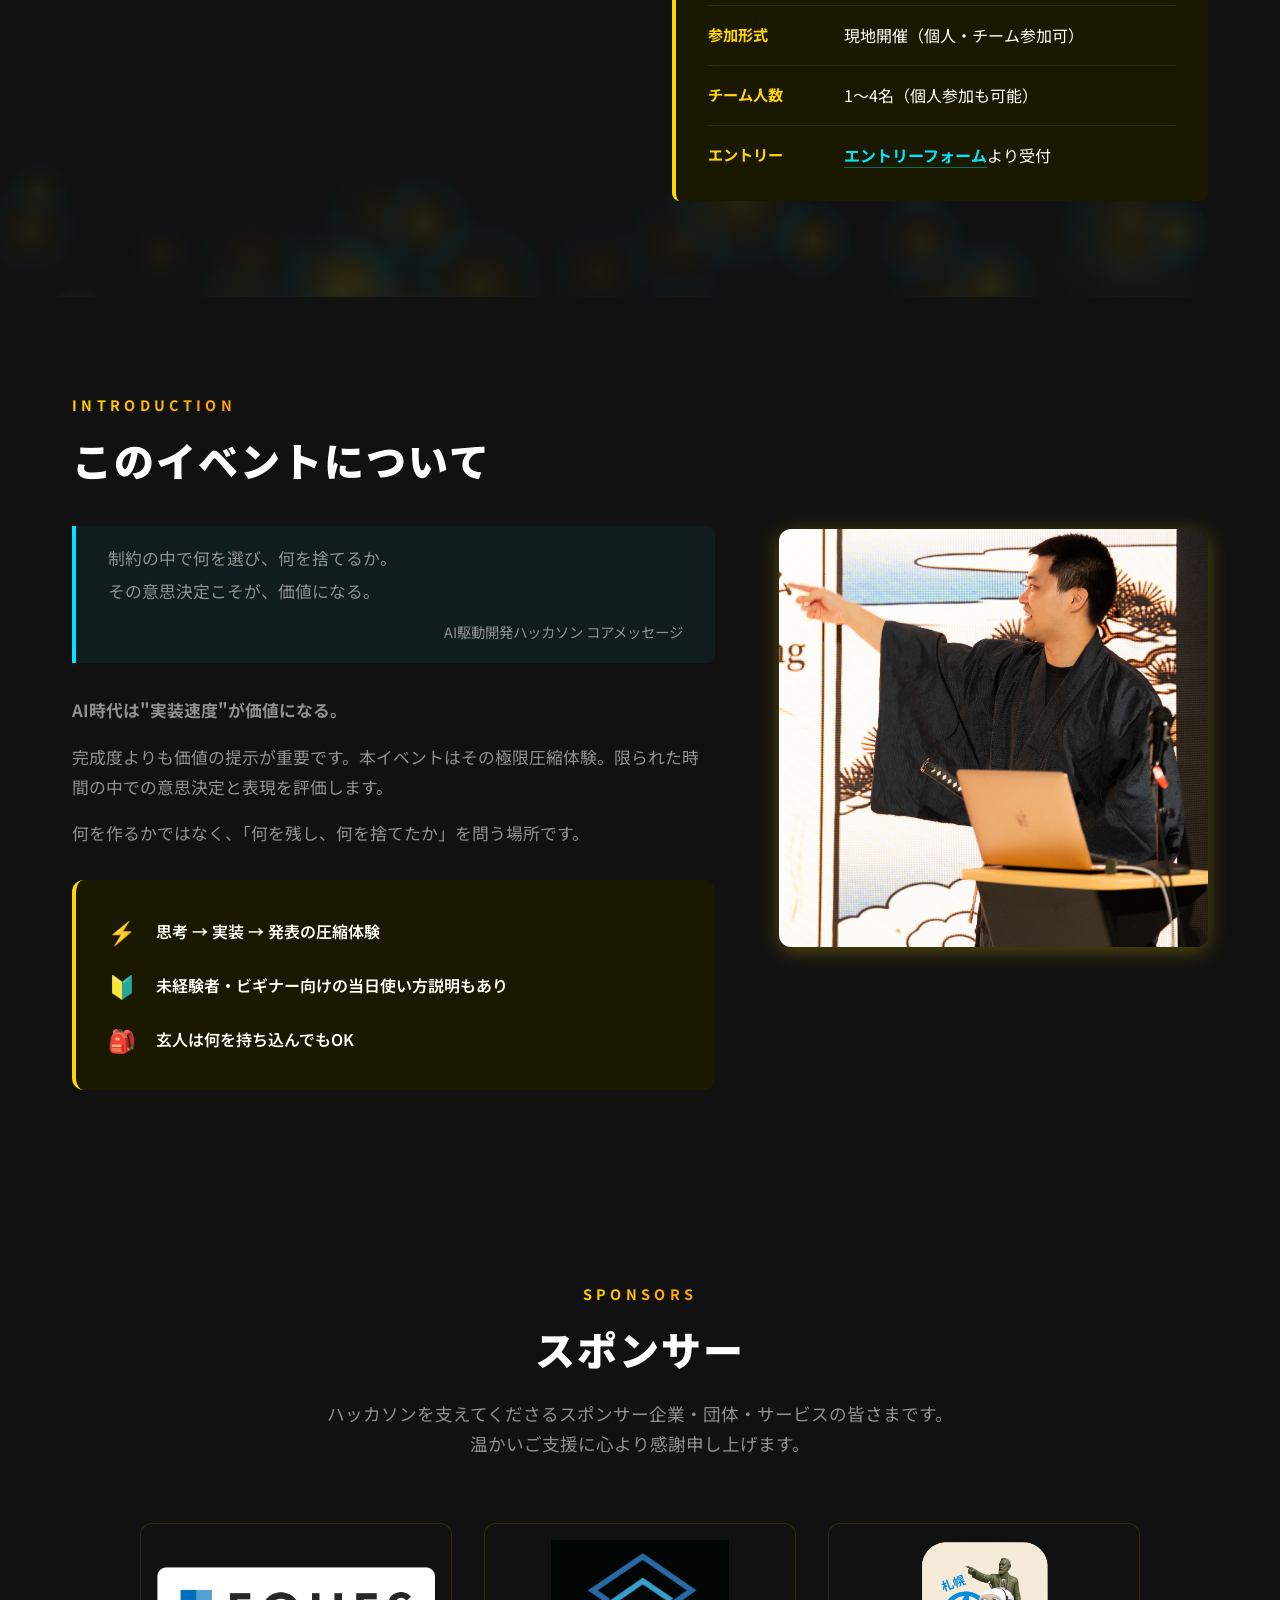
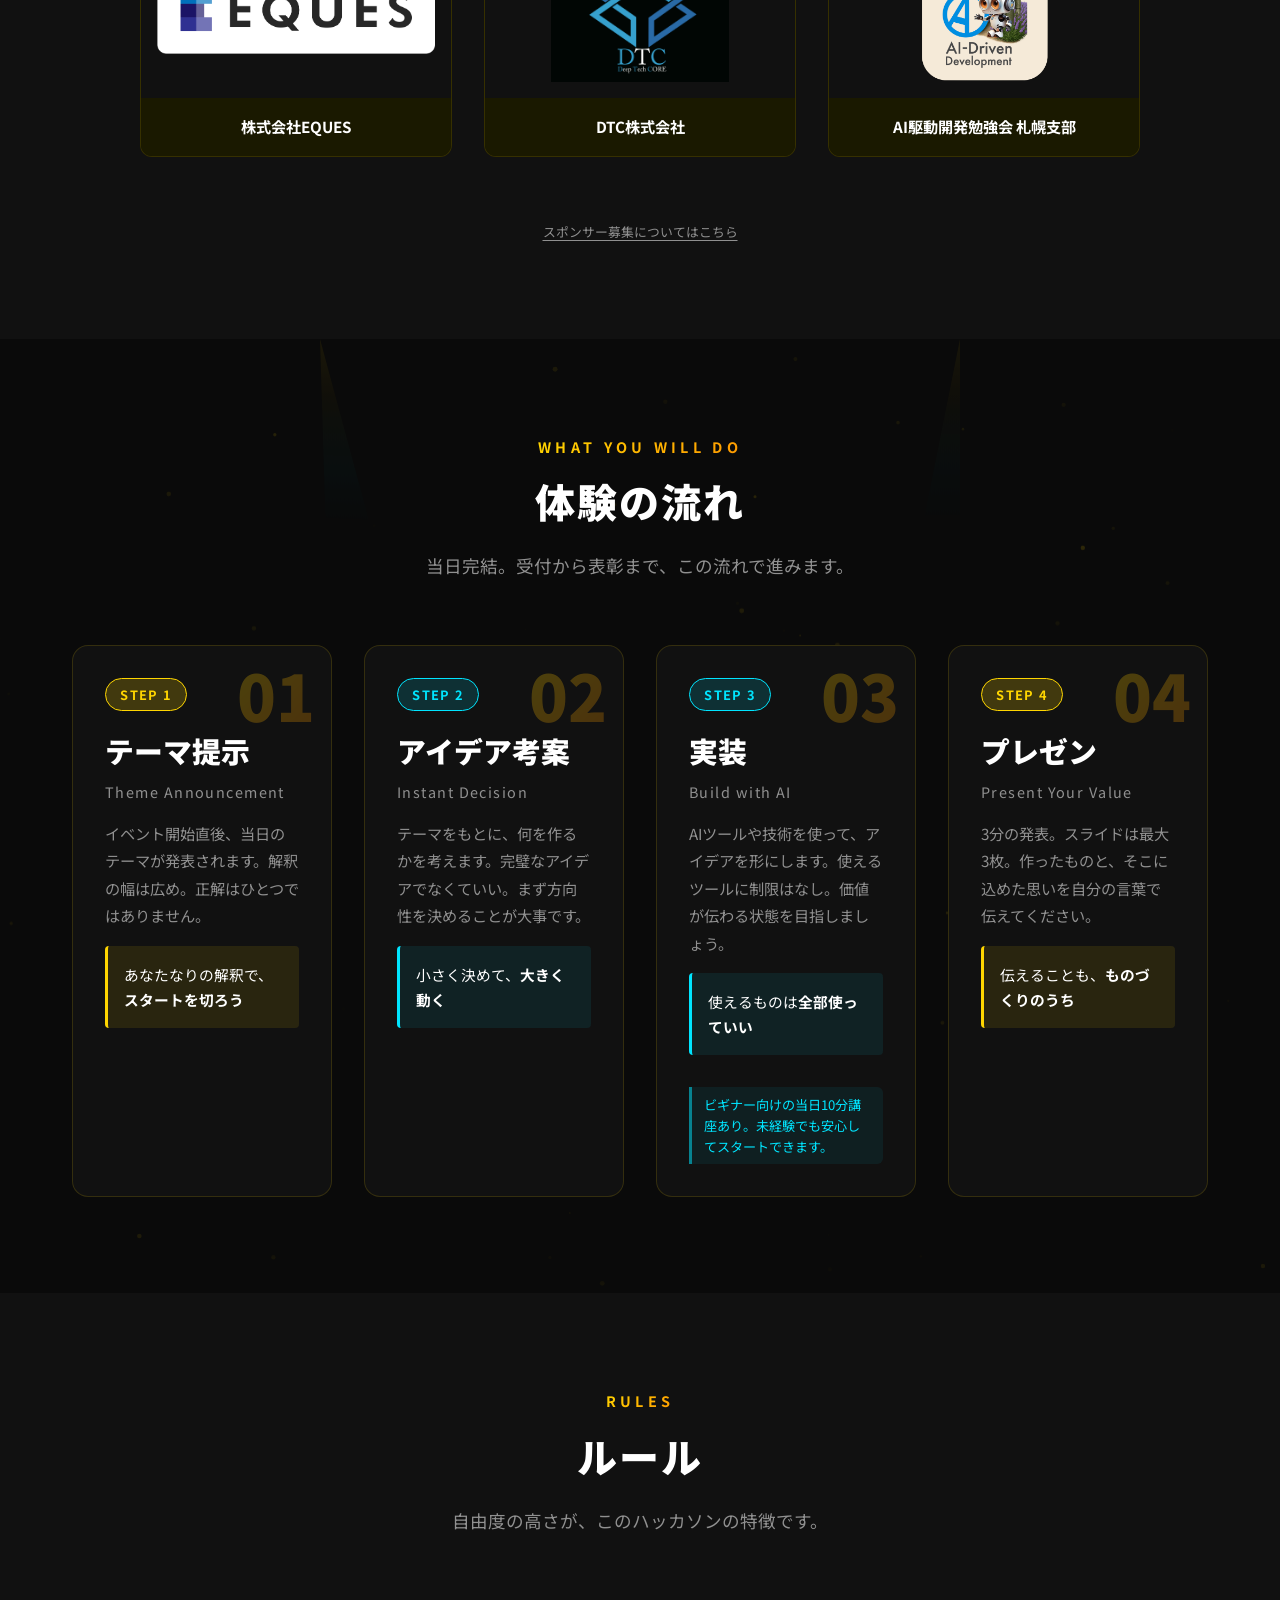
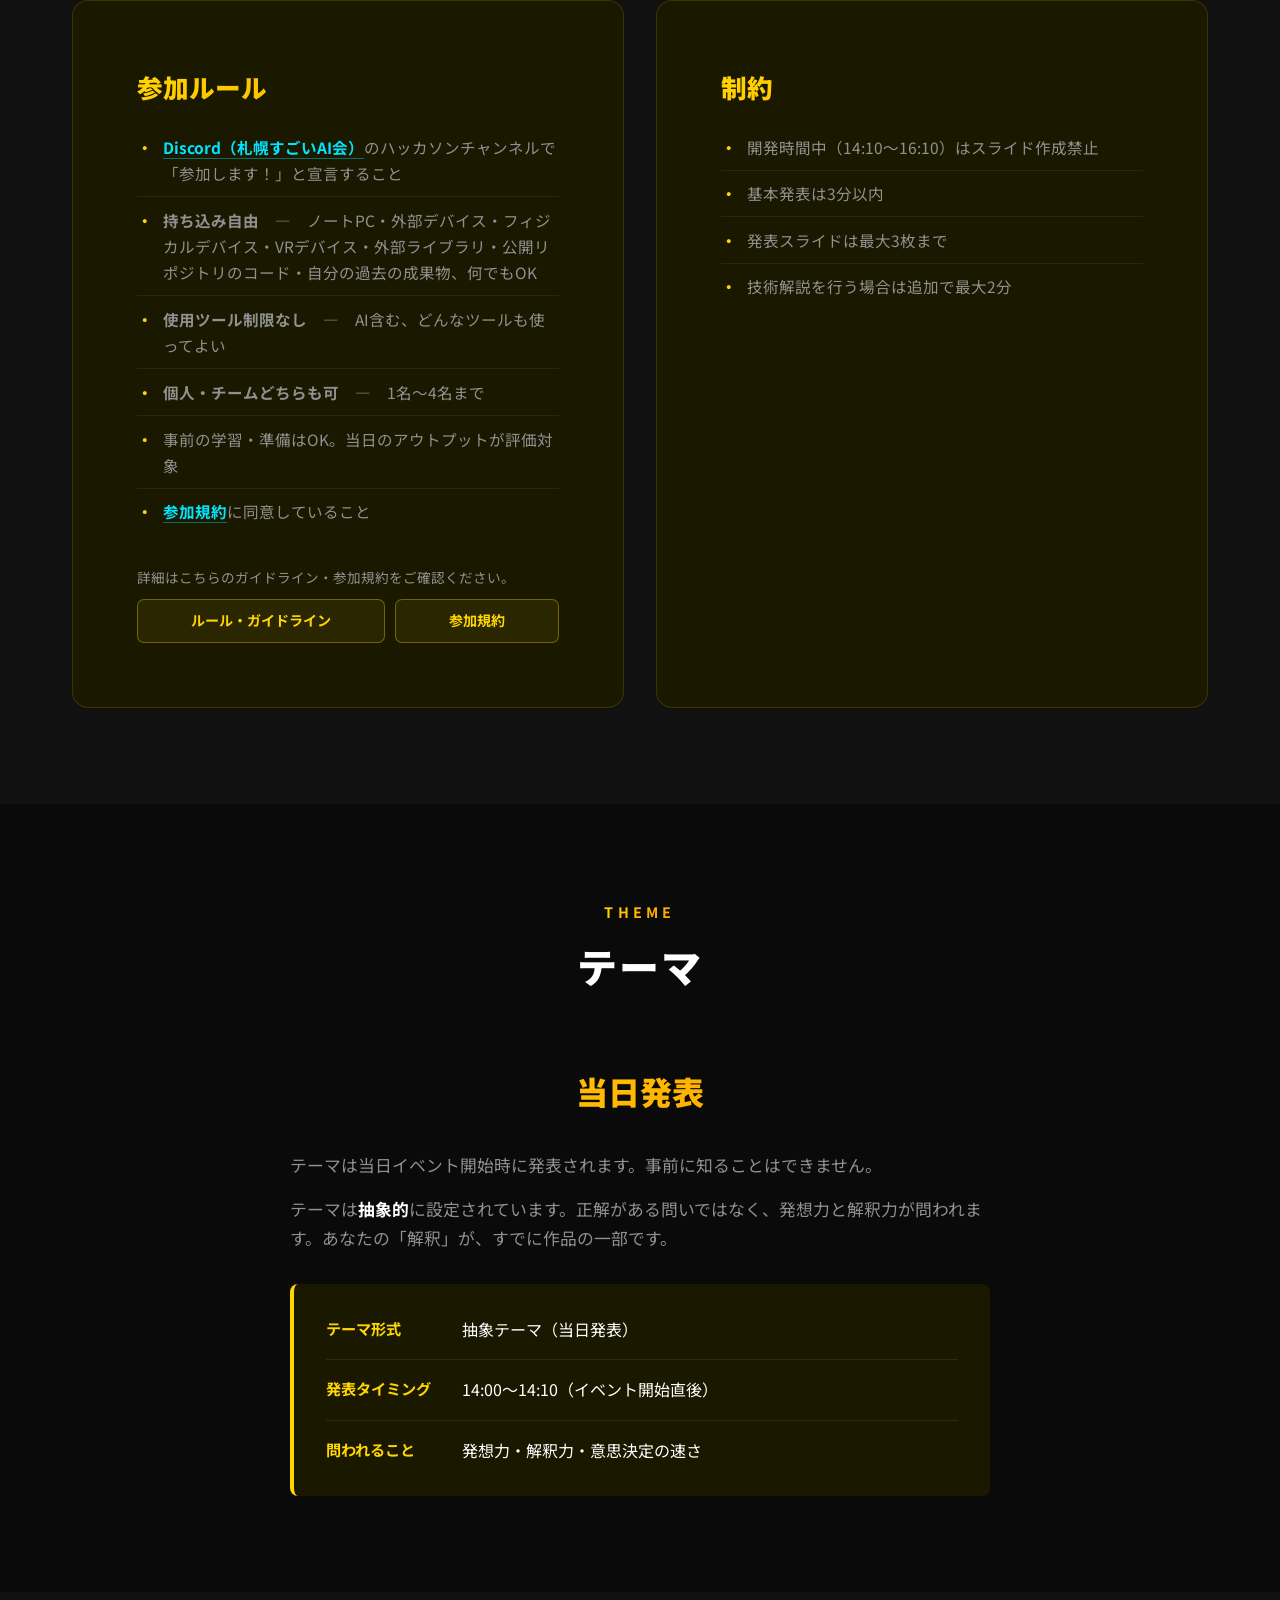
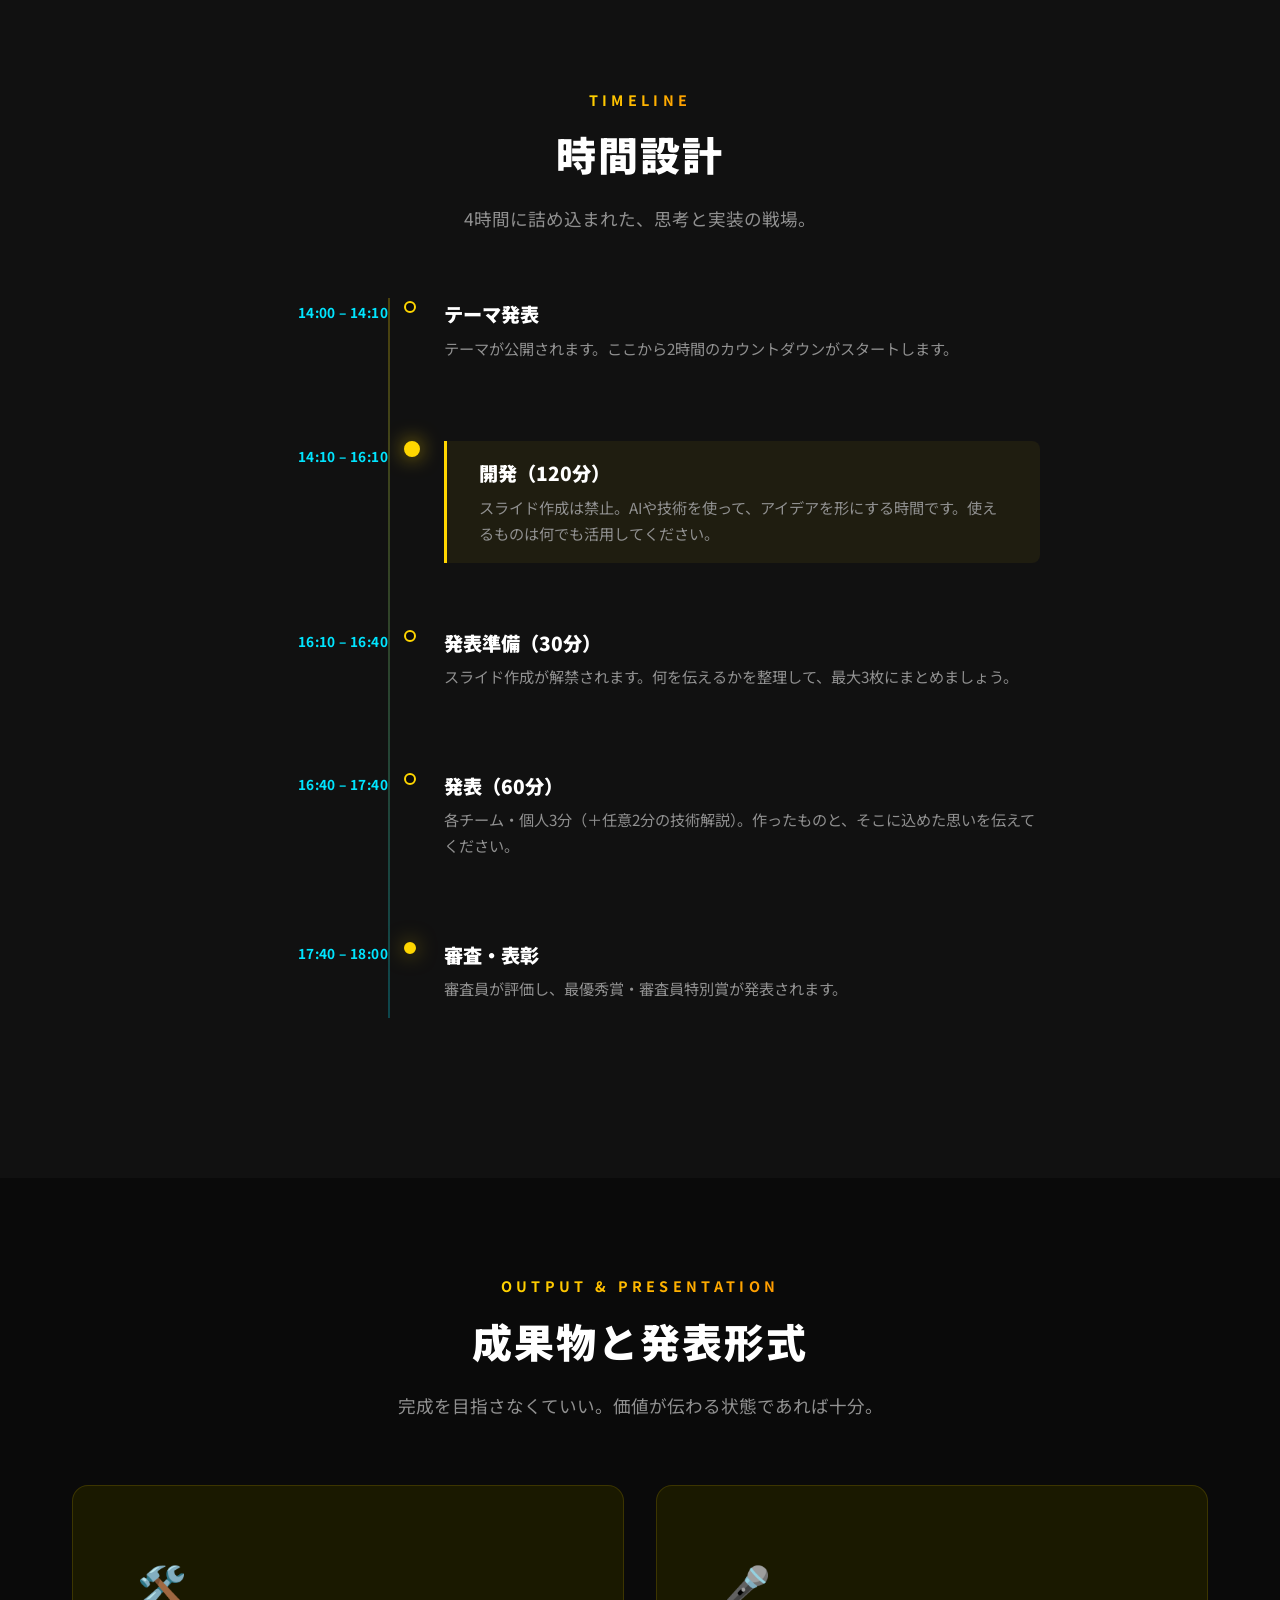
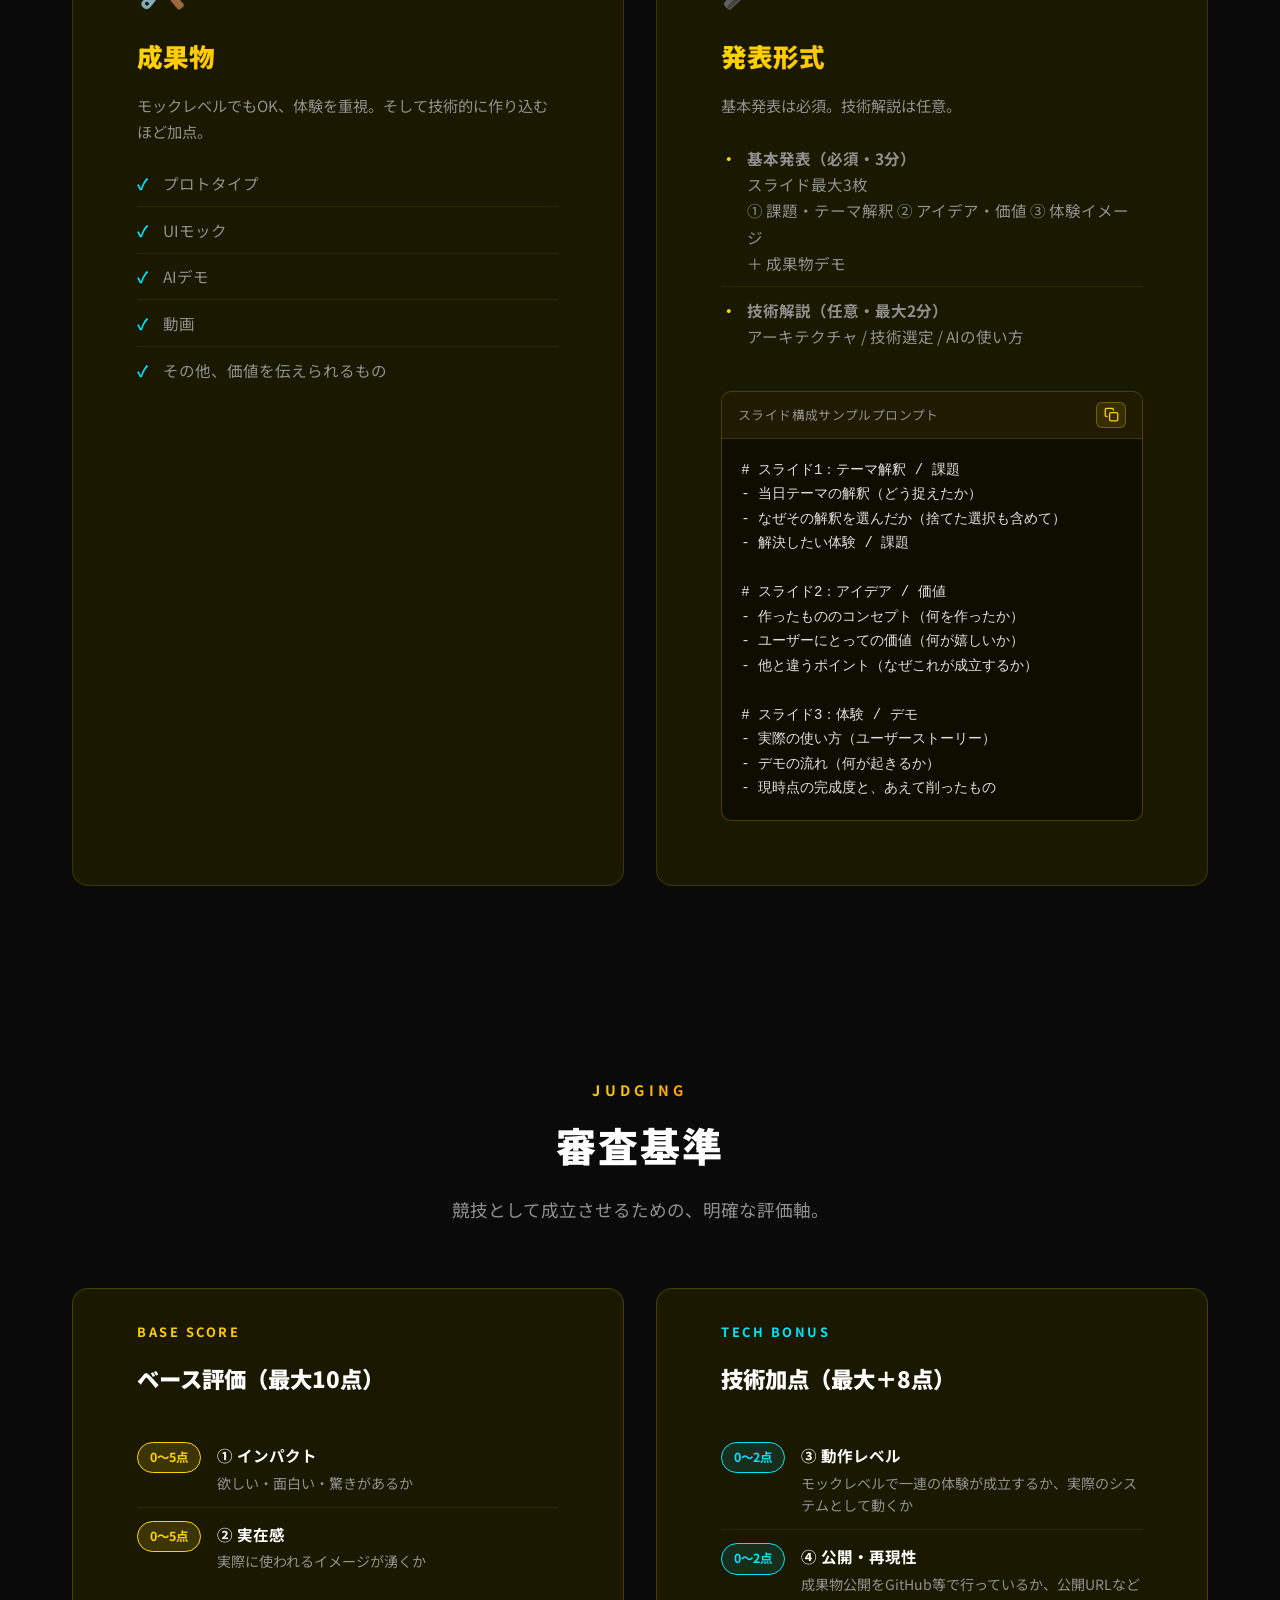
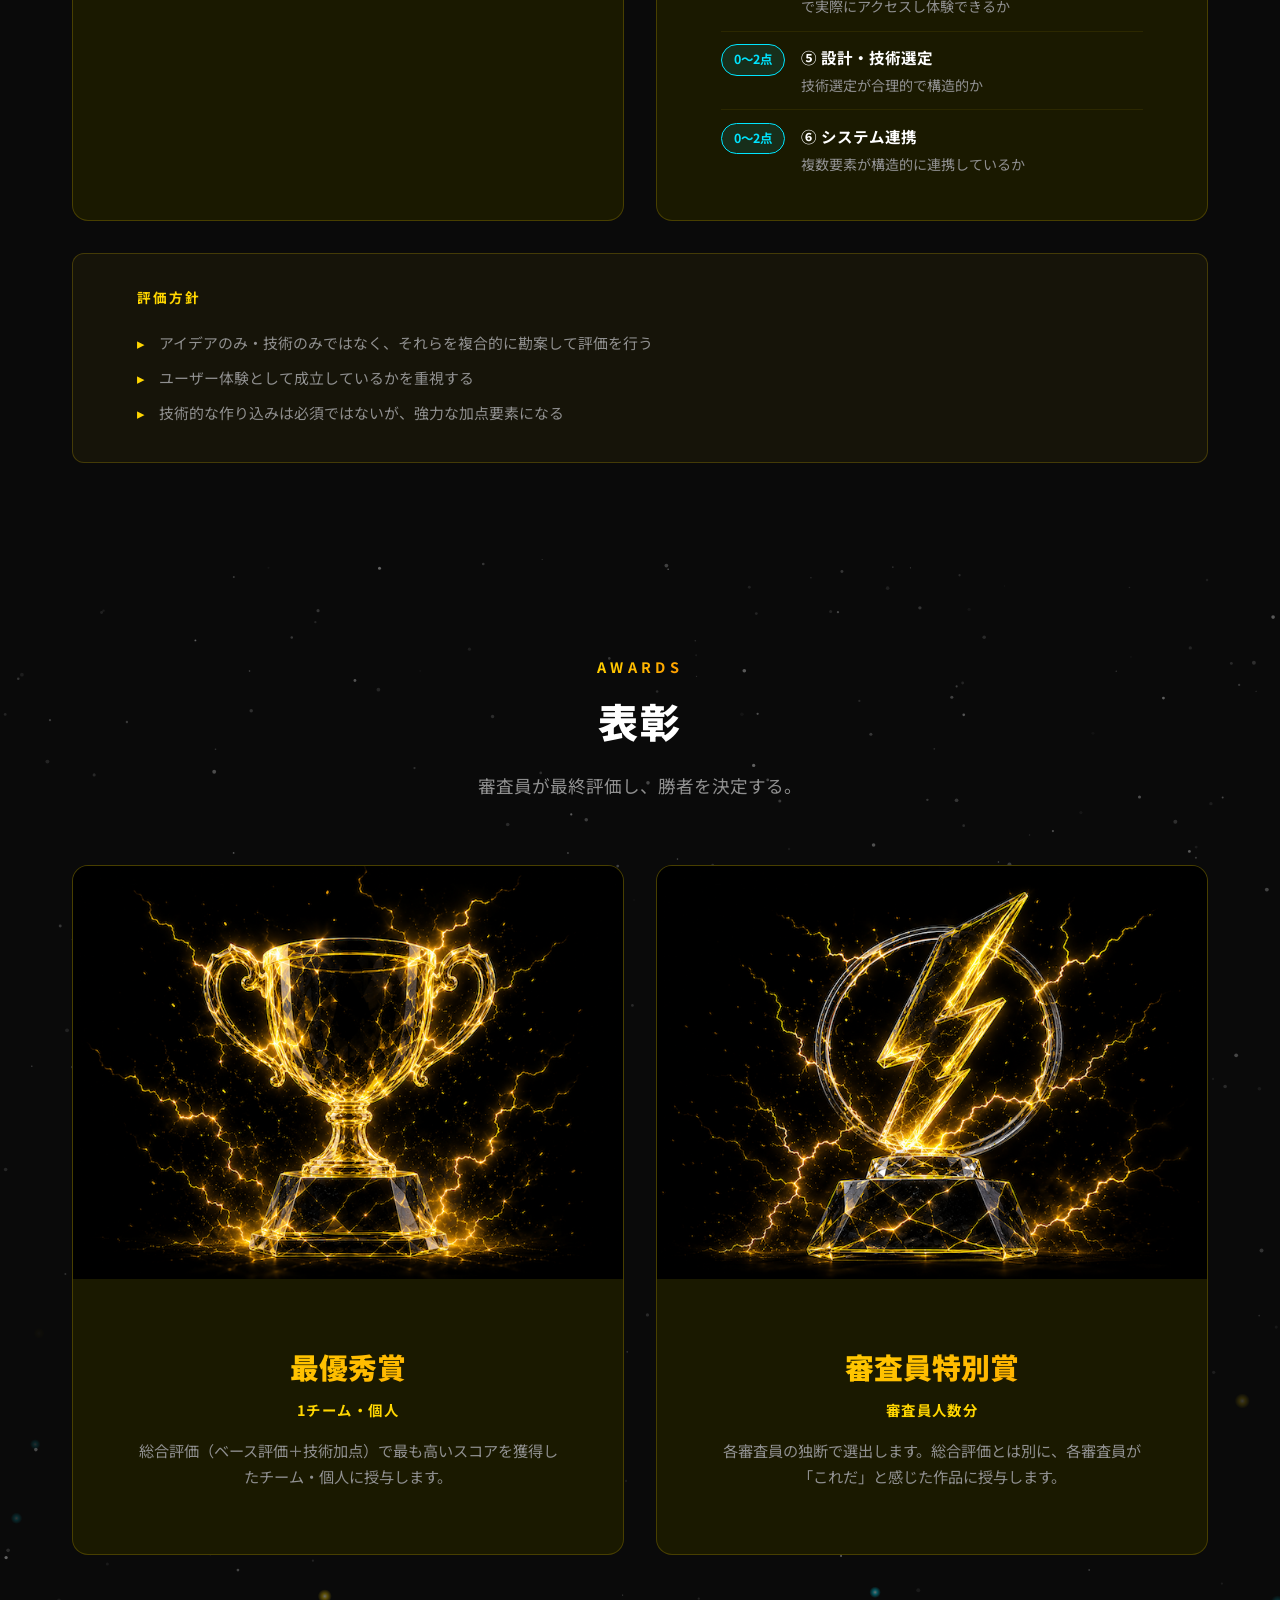
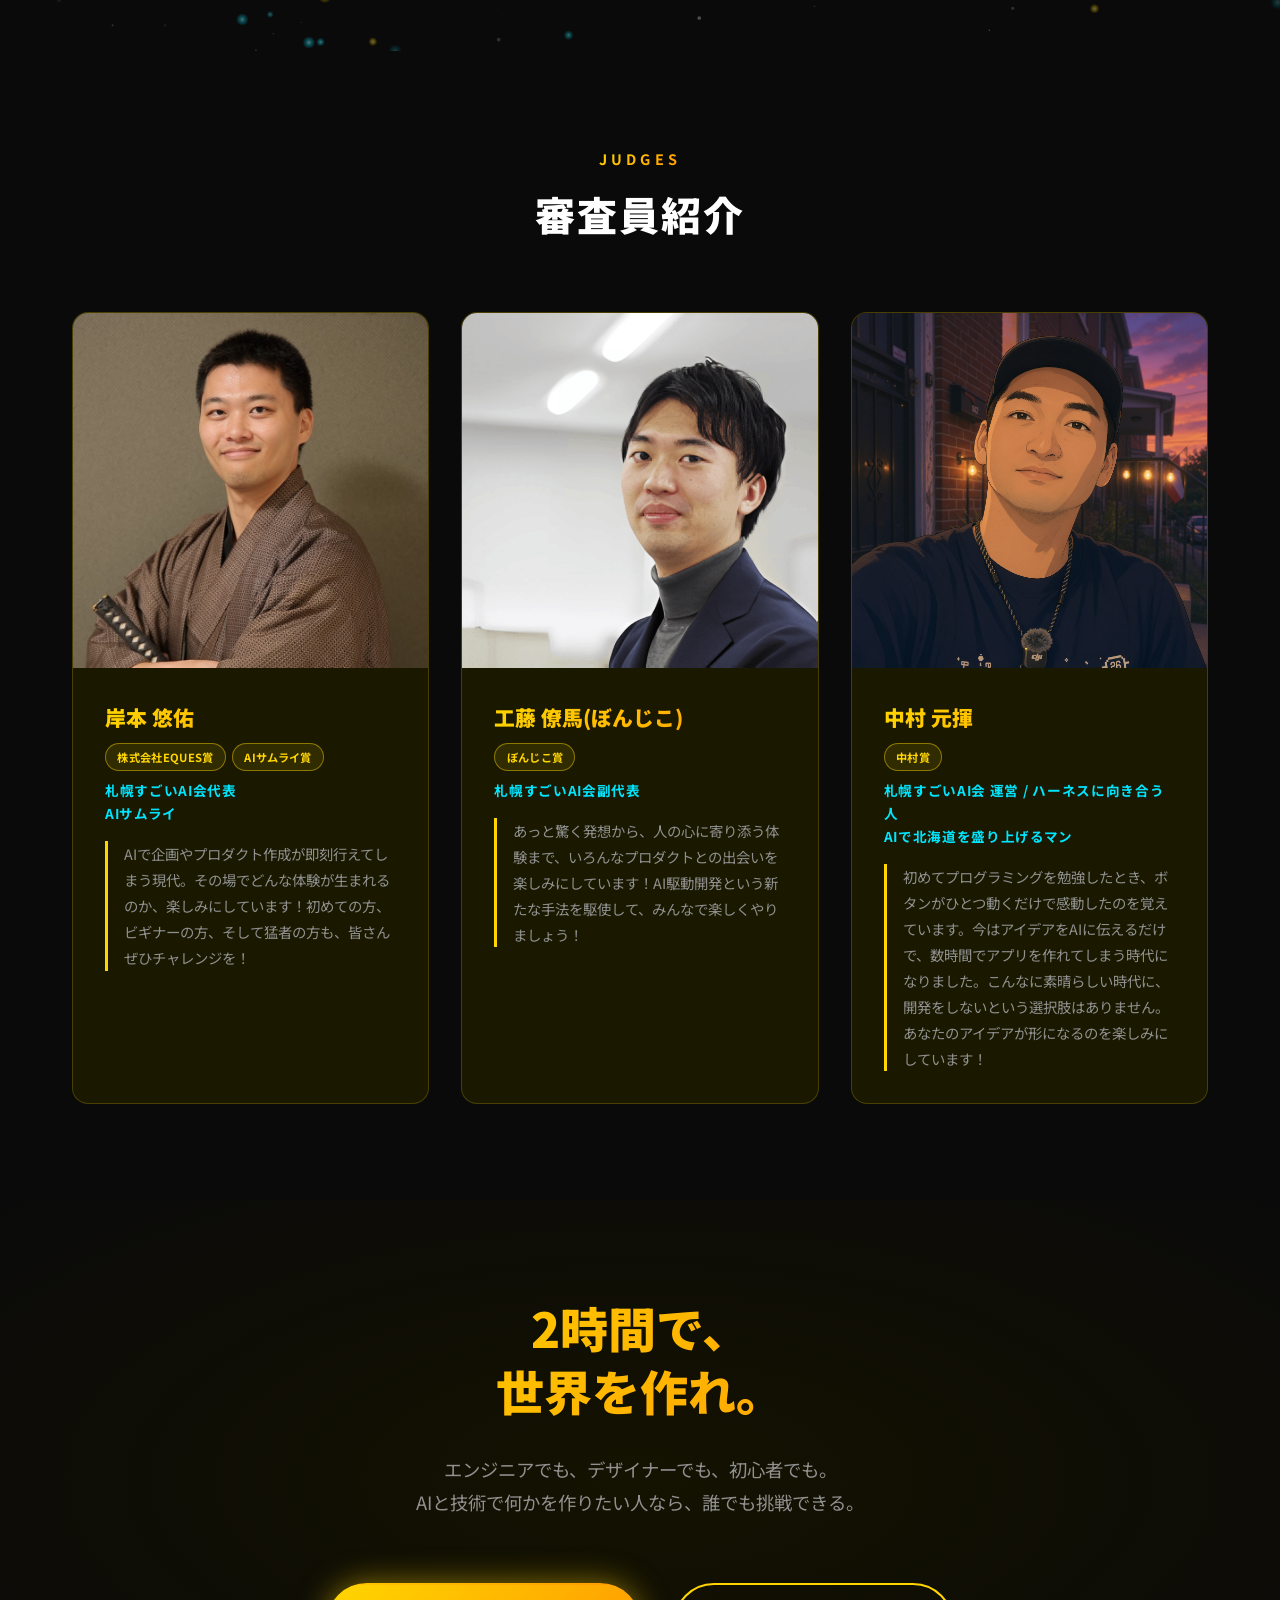
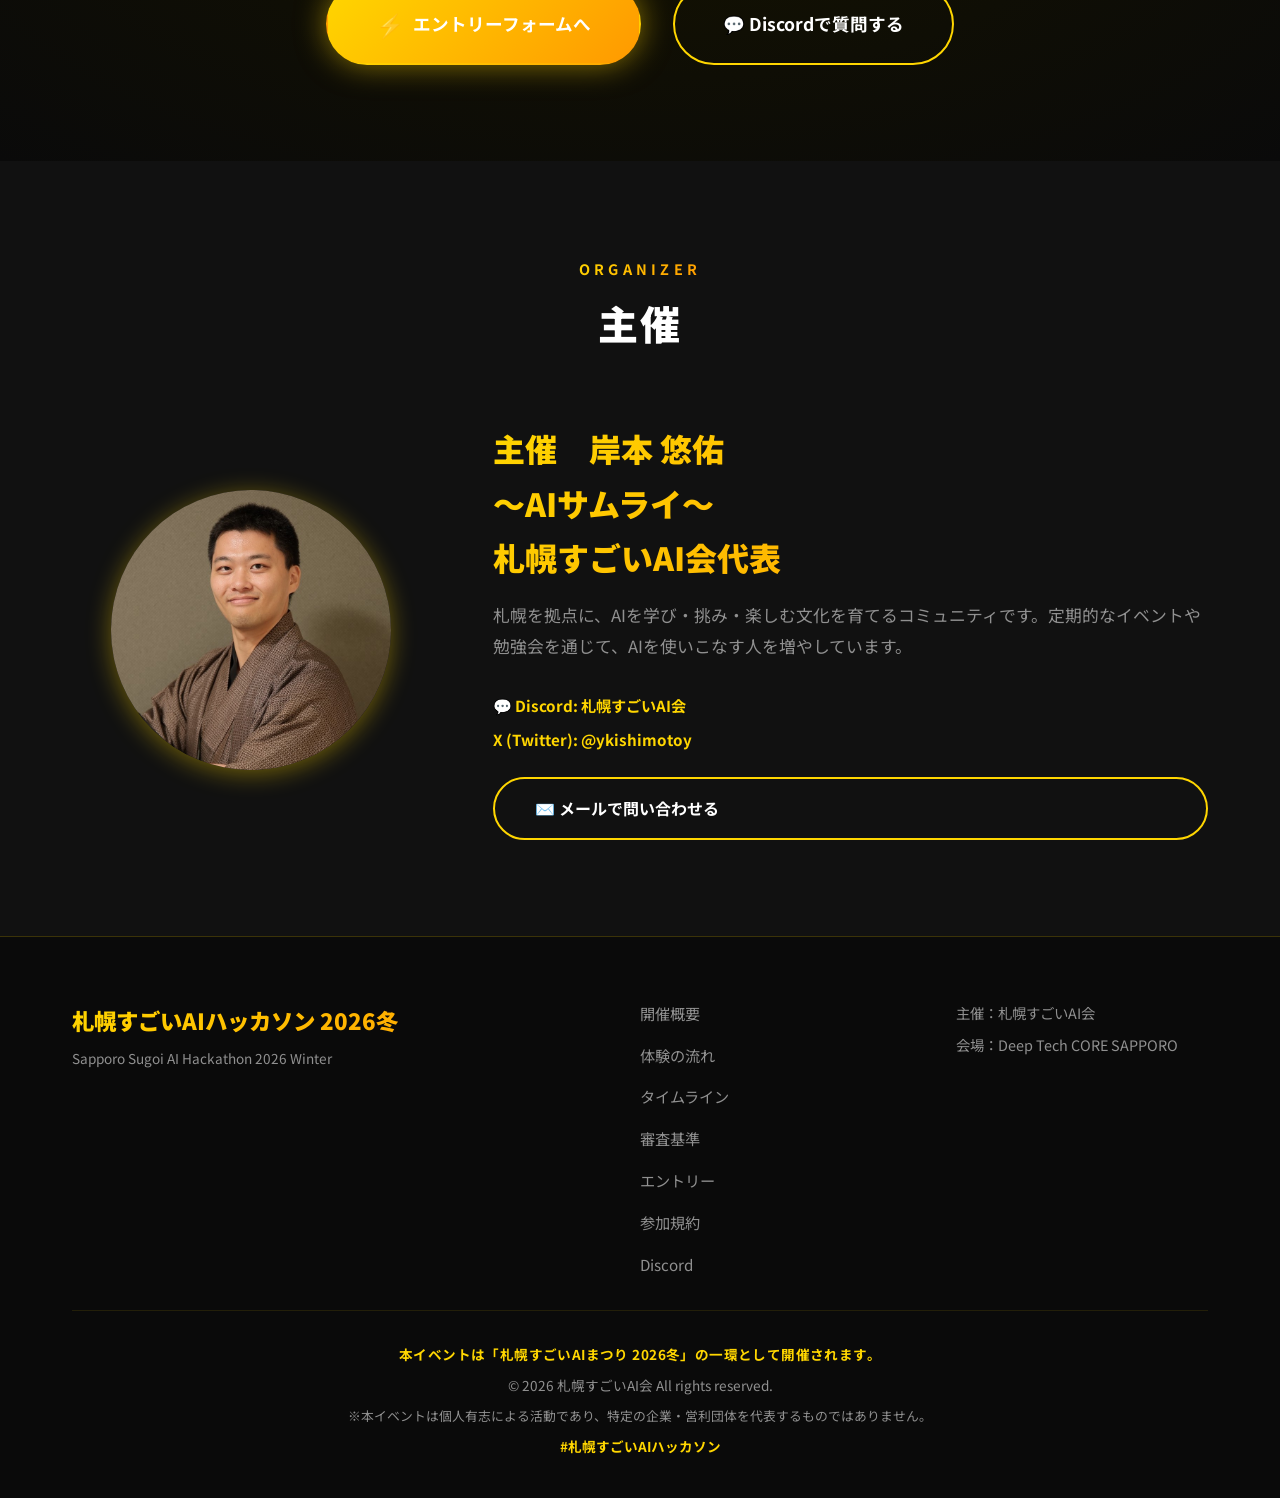
==== commit 21b295f6: "add EQUES" ====
--- a/index.html
+++ b/index.html
@@ -291,14 +291,12 @@
                 </a>
                 -->
 
-                <!--
                 <a href="https://eques.co.jp" target="_blank" rel="noopener noreferrer" class="partner-card">
                     <div class="partner-logo">
                         <img src="images/eques.png" alt="株式会社EQUES">
                     </div>
                     <div class="partner-name" data-i18n="partners.eques">株式会社EQUES</div>
                 </a>
-                -->
 
                 <!--
                 <a href="https://eques.co.jp/" target="_blank" rel="noopener noreferrer" class="partner-card">
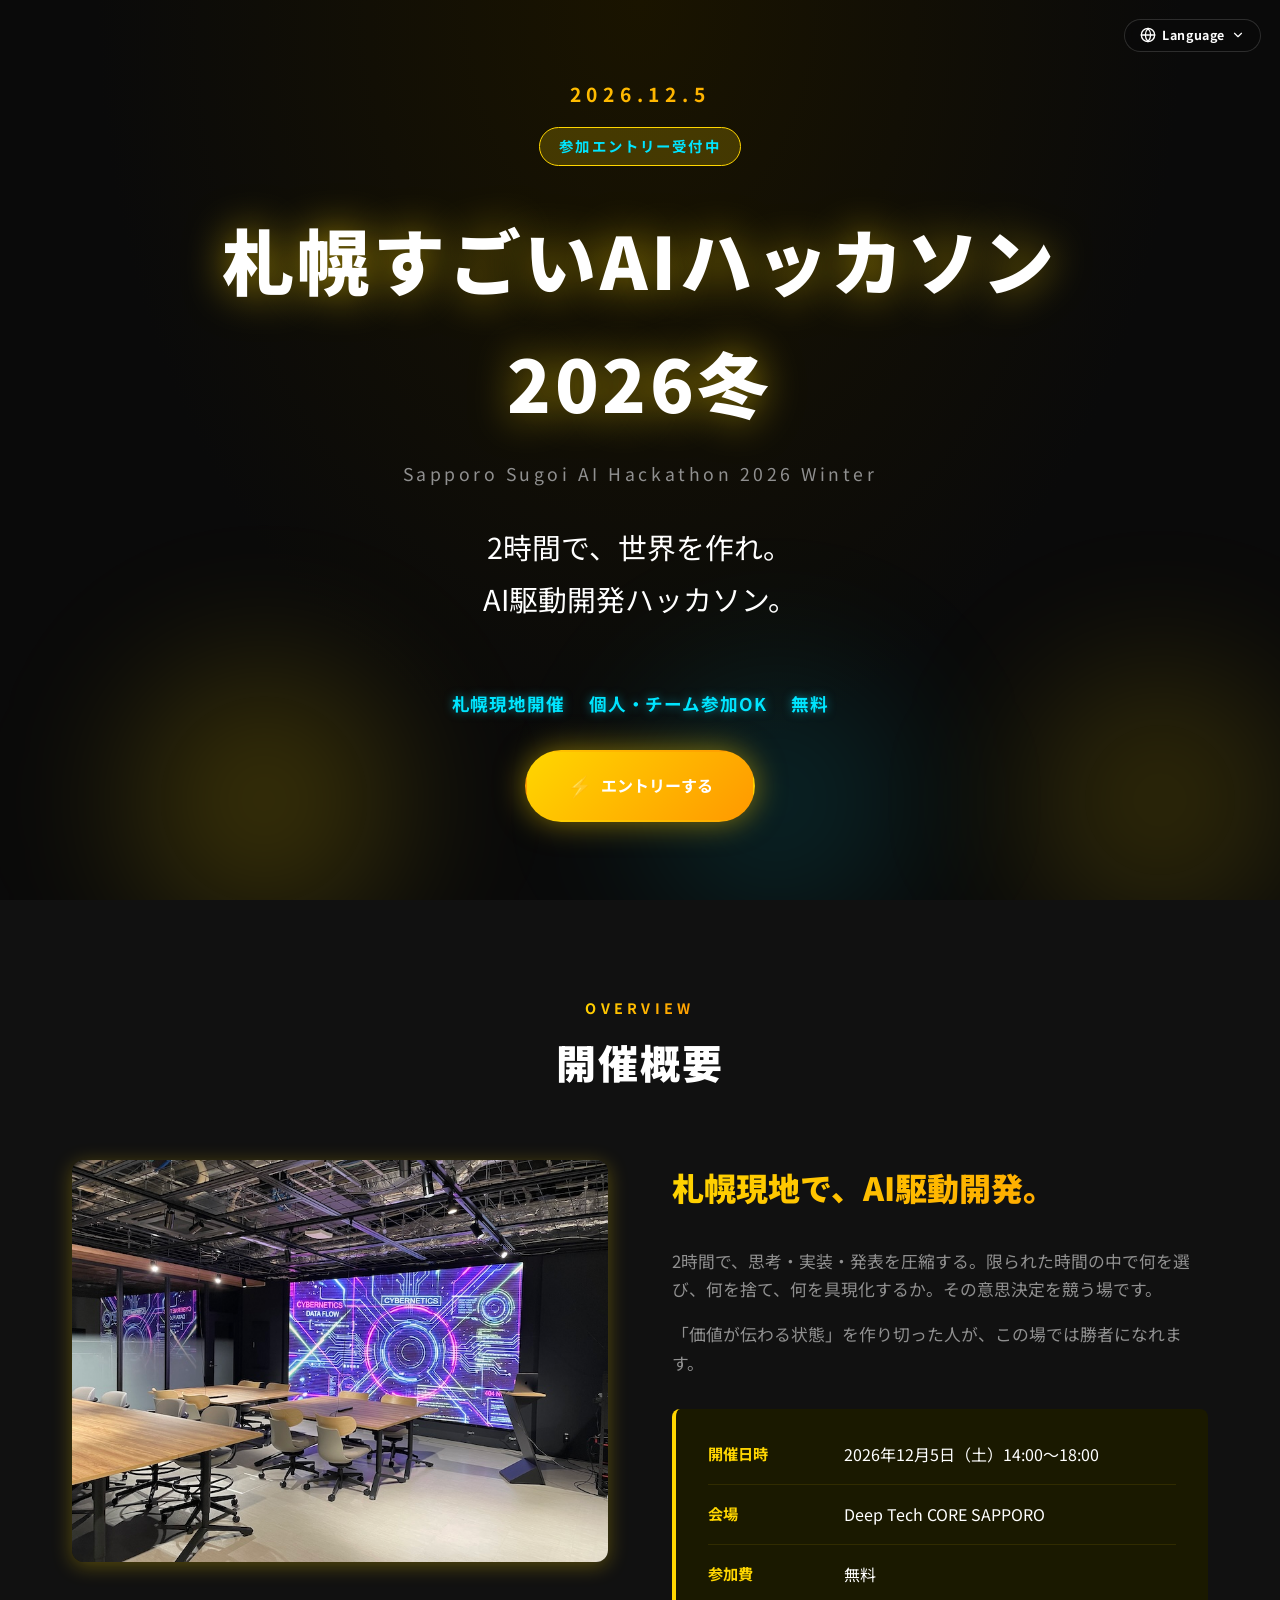
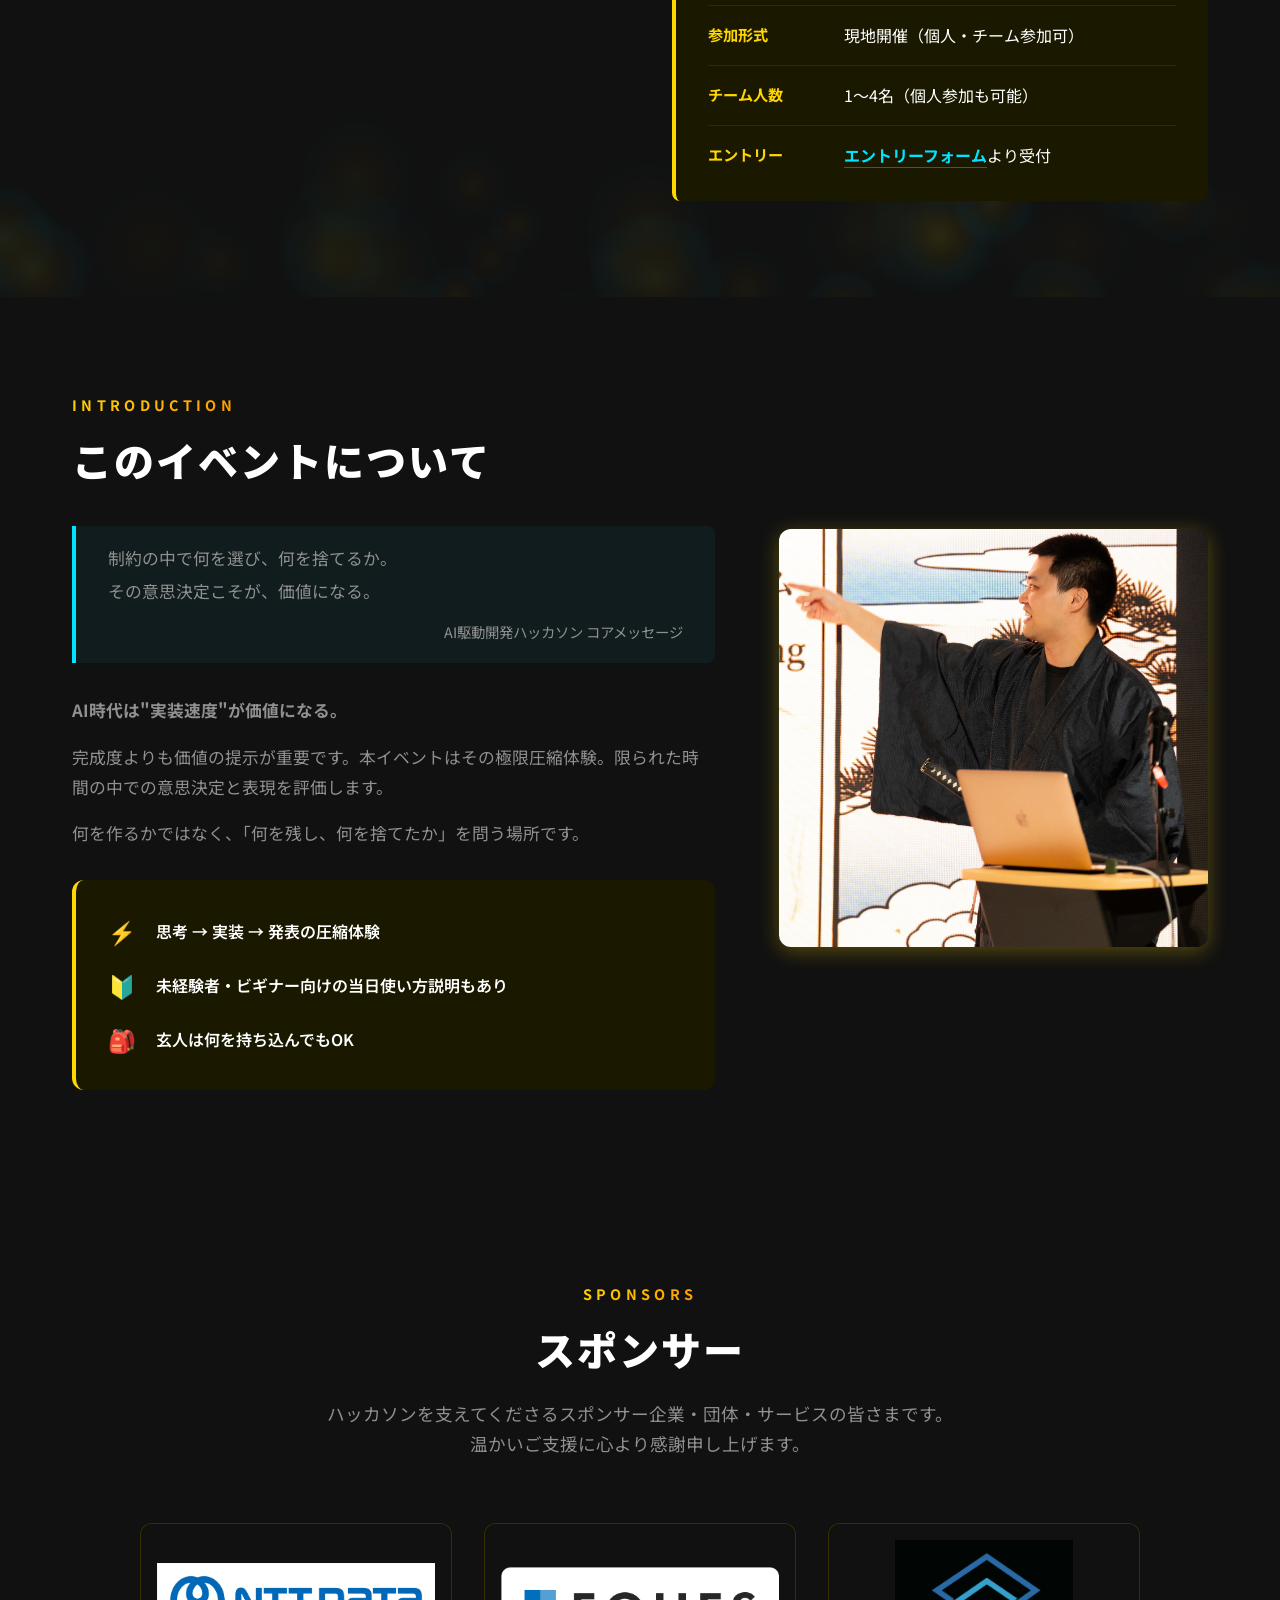
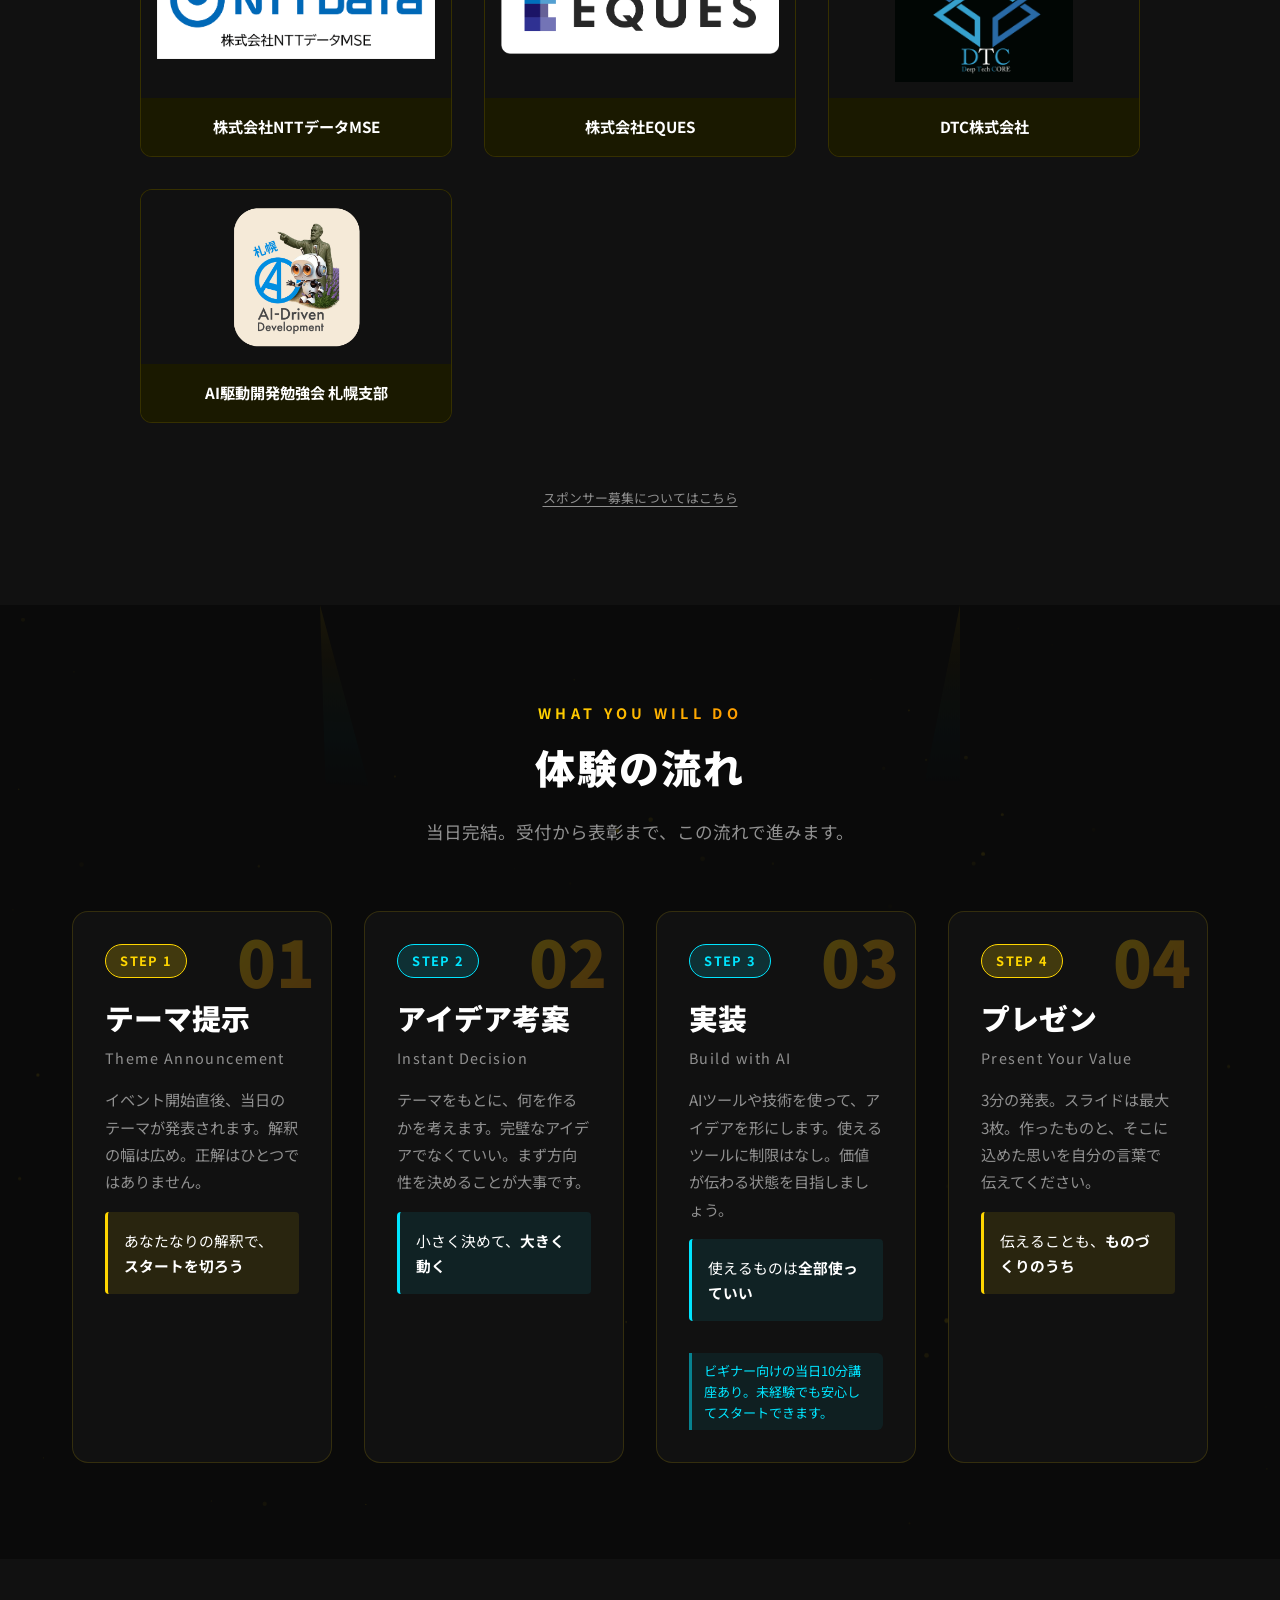
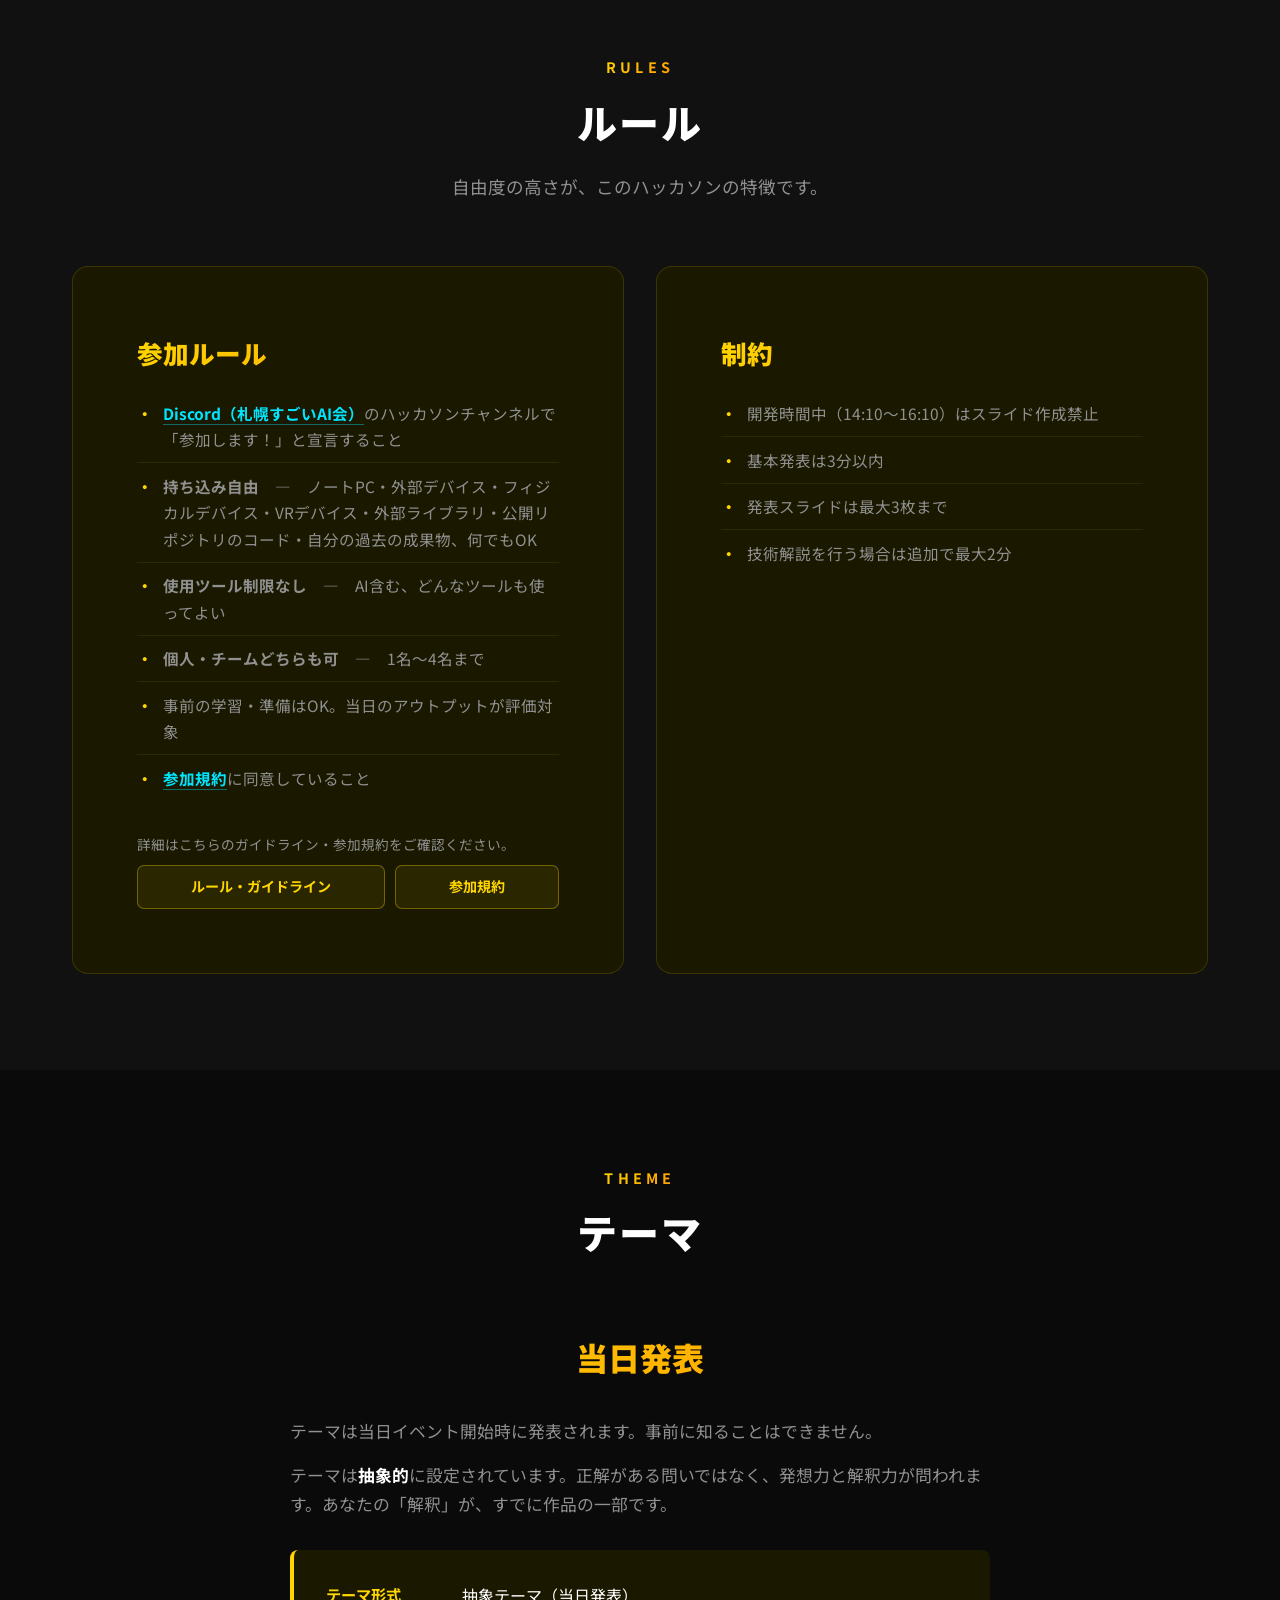
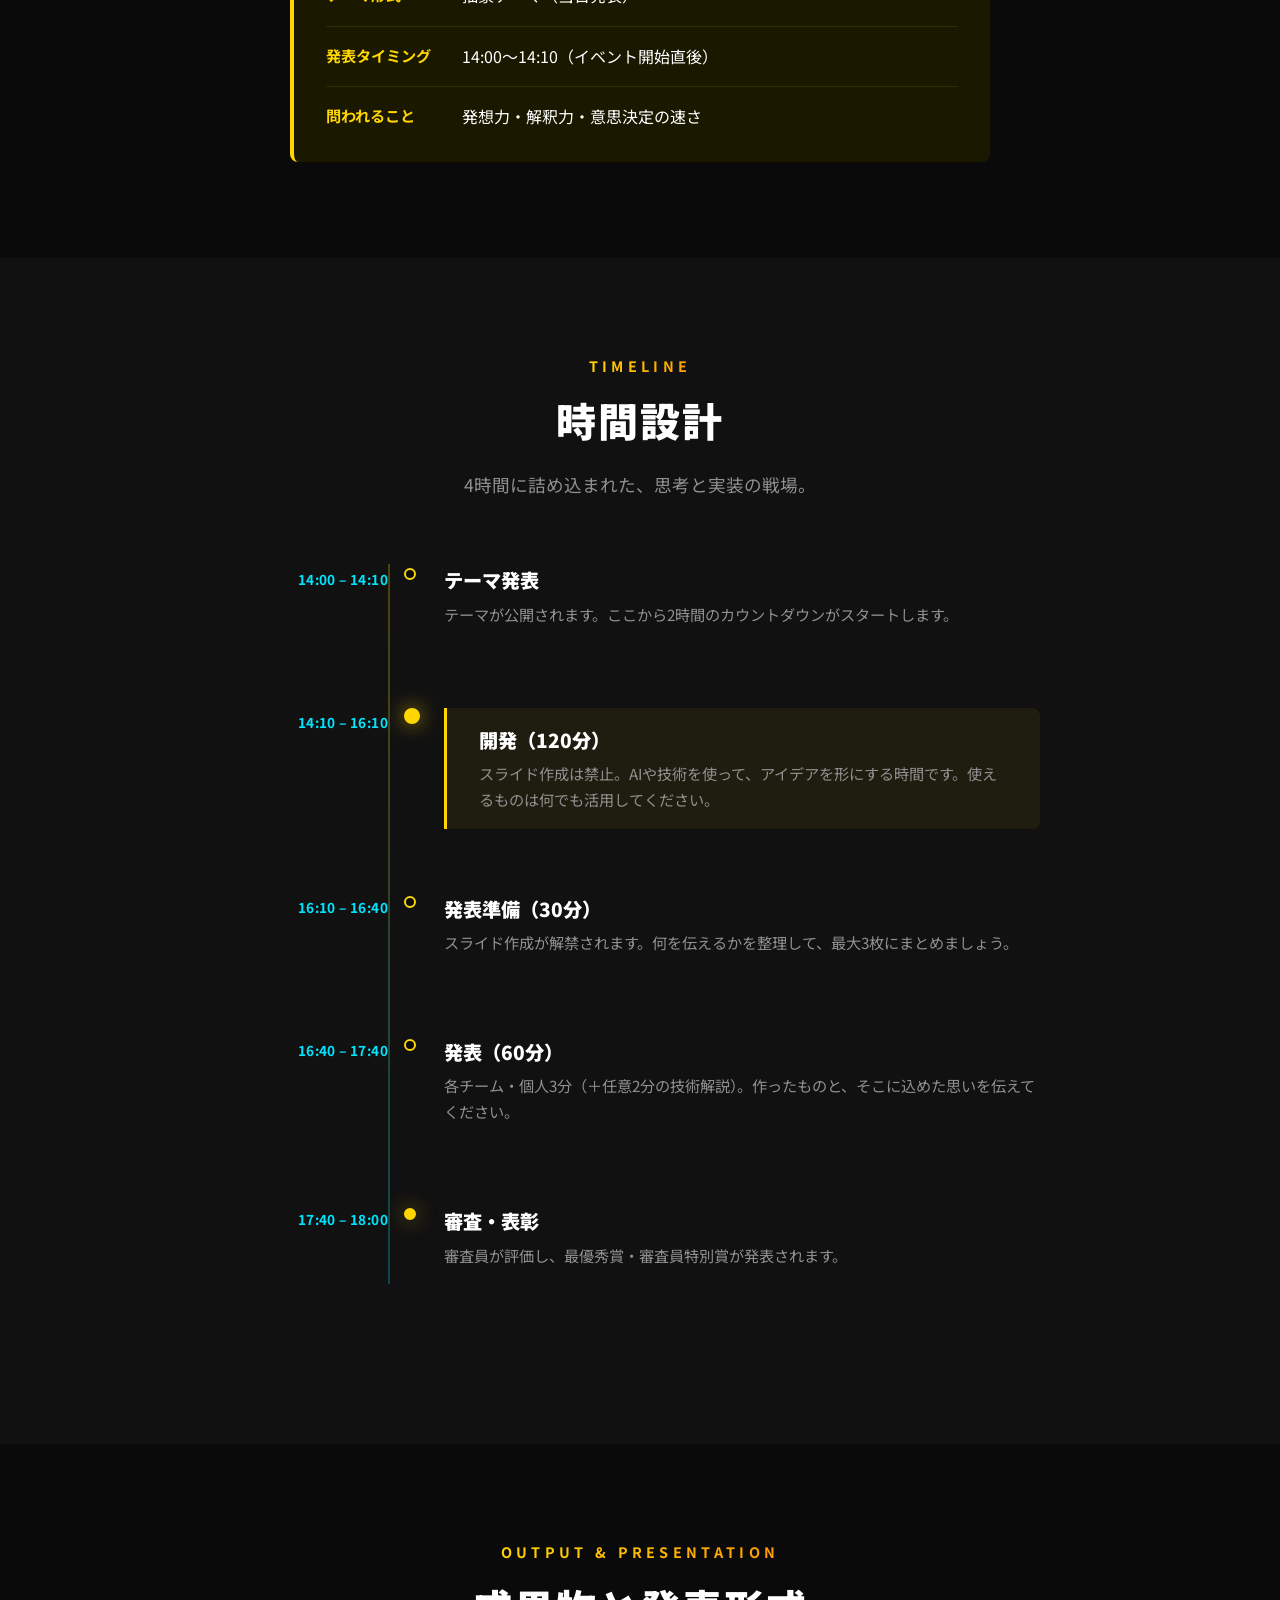
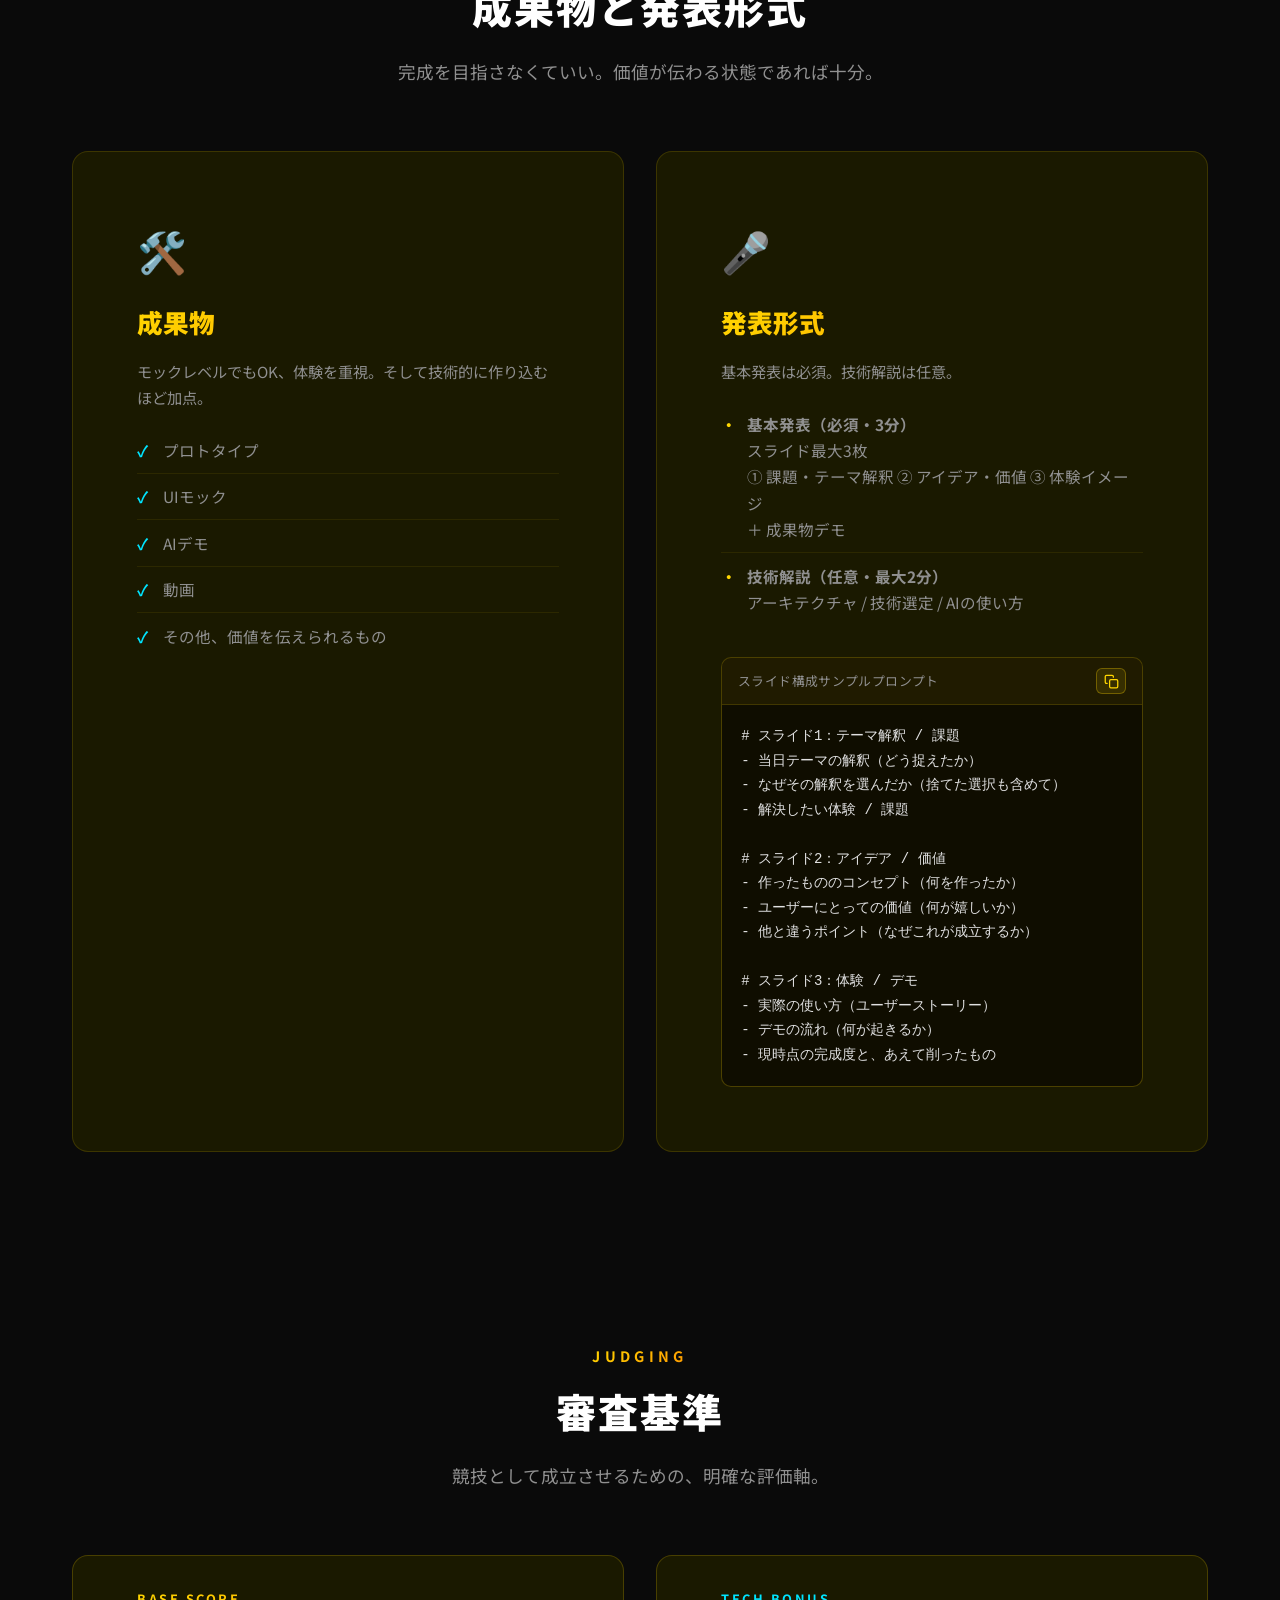
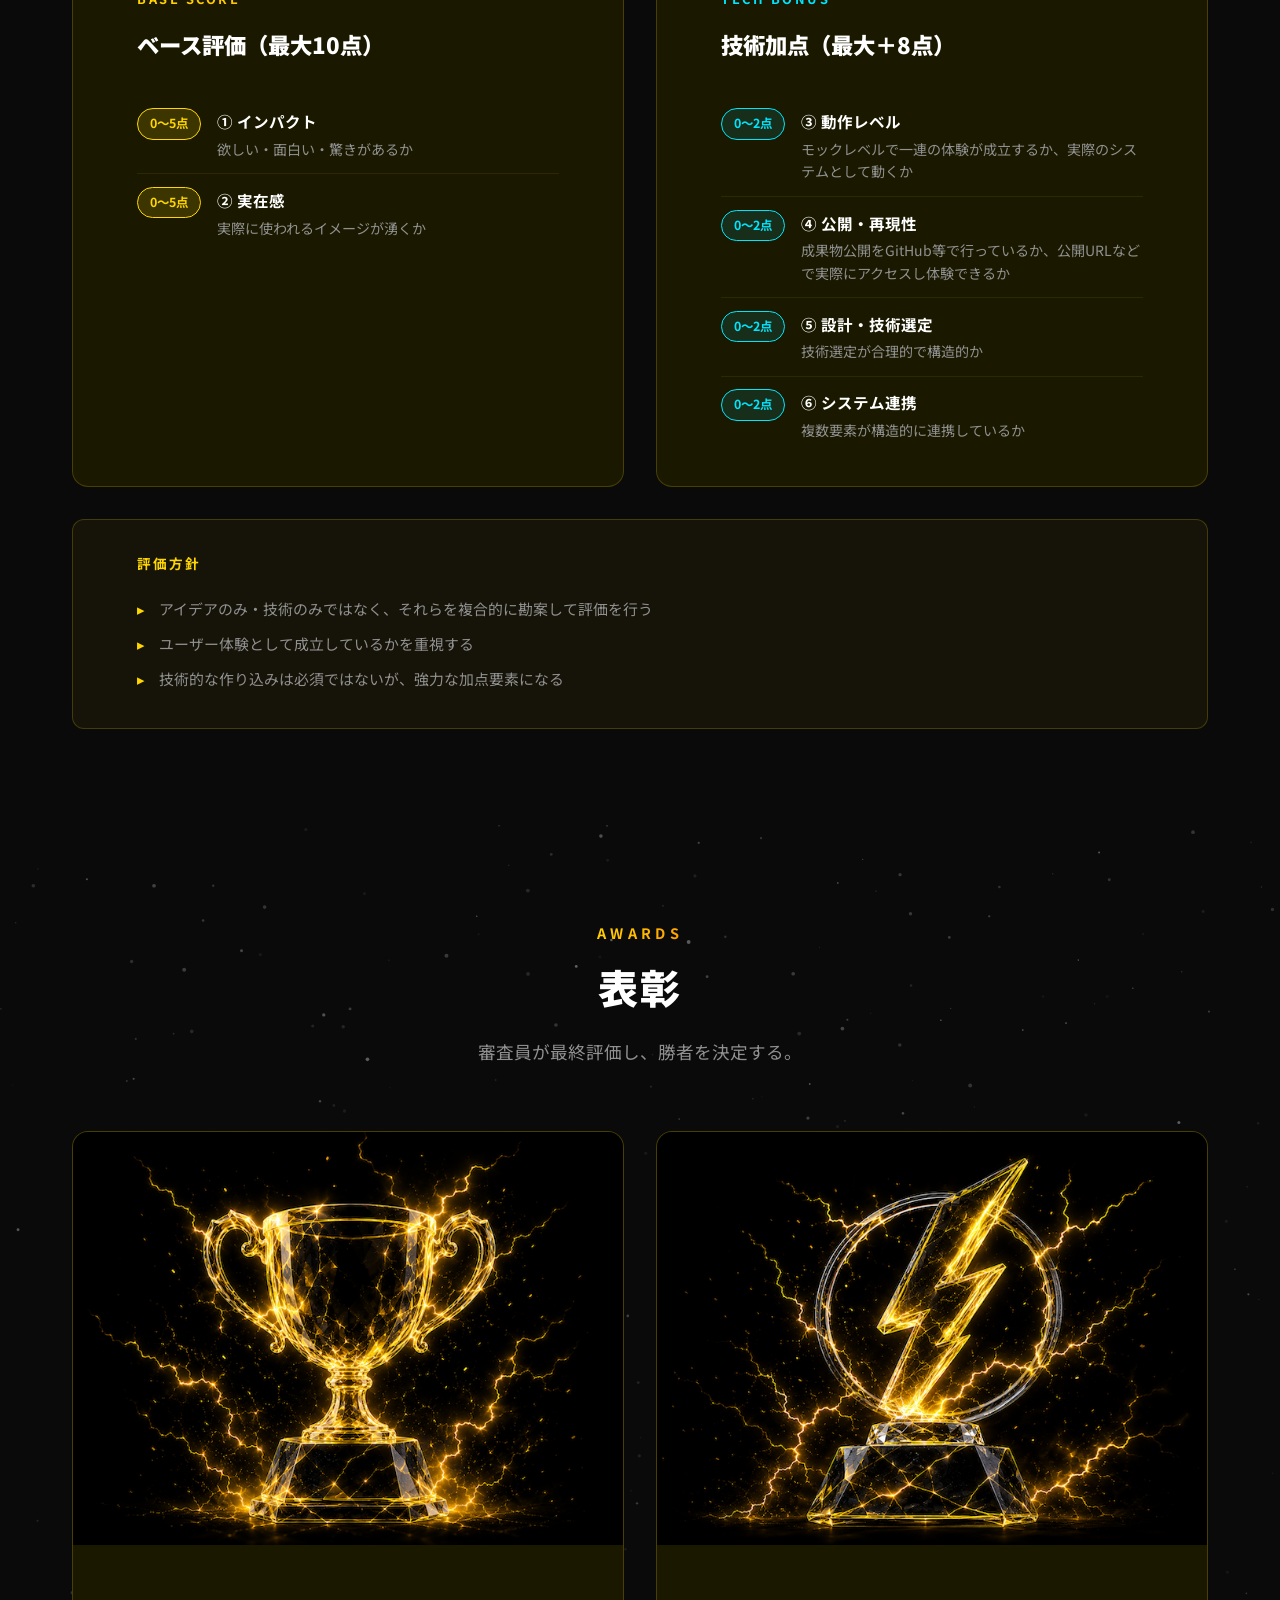
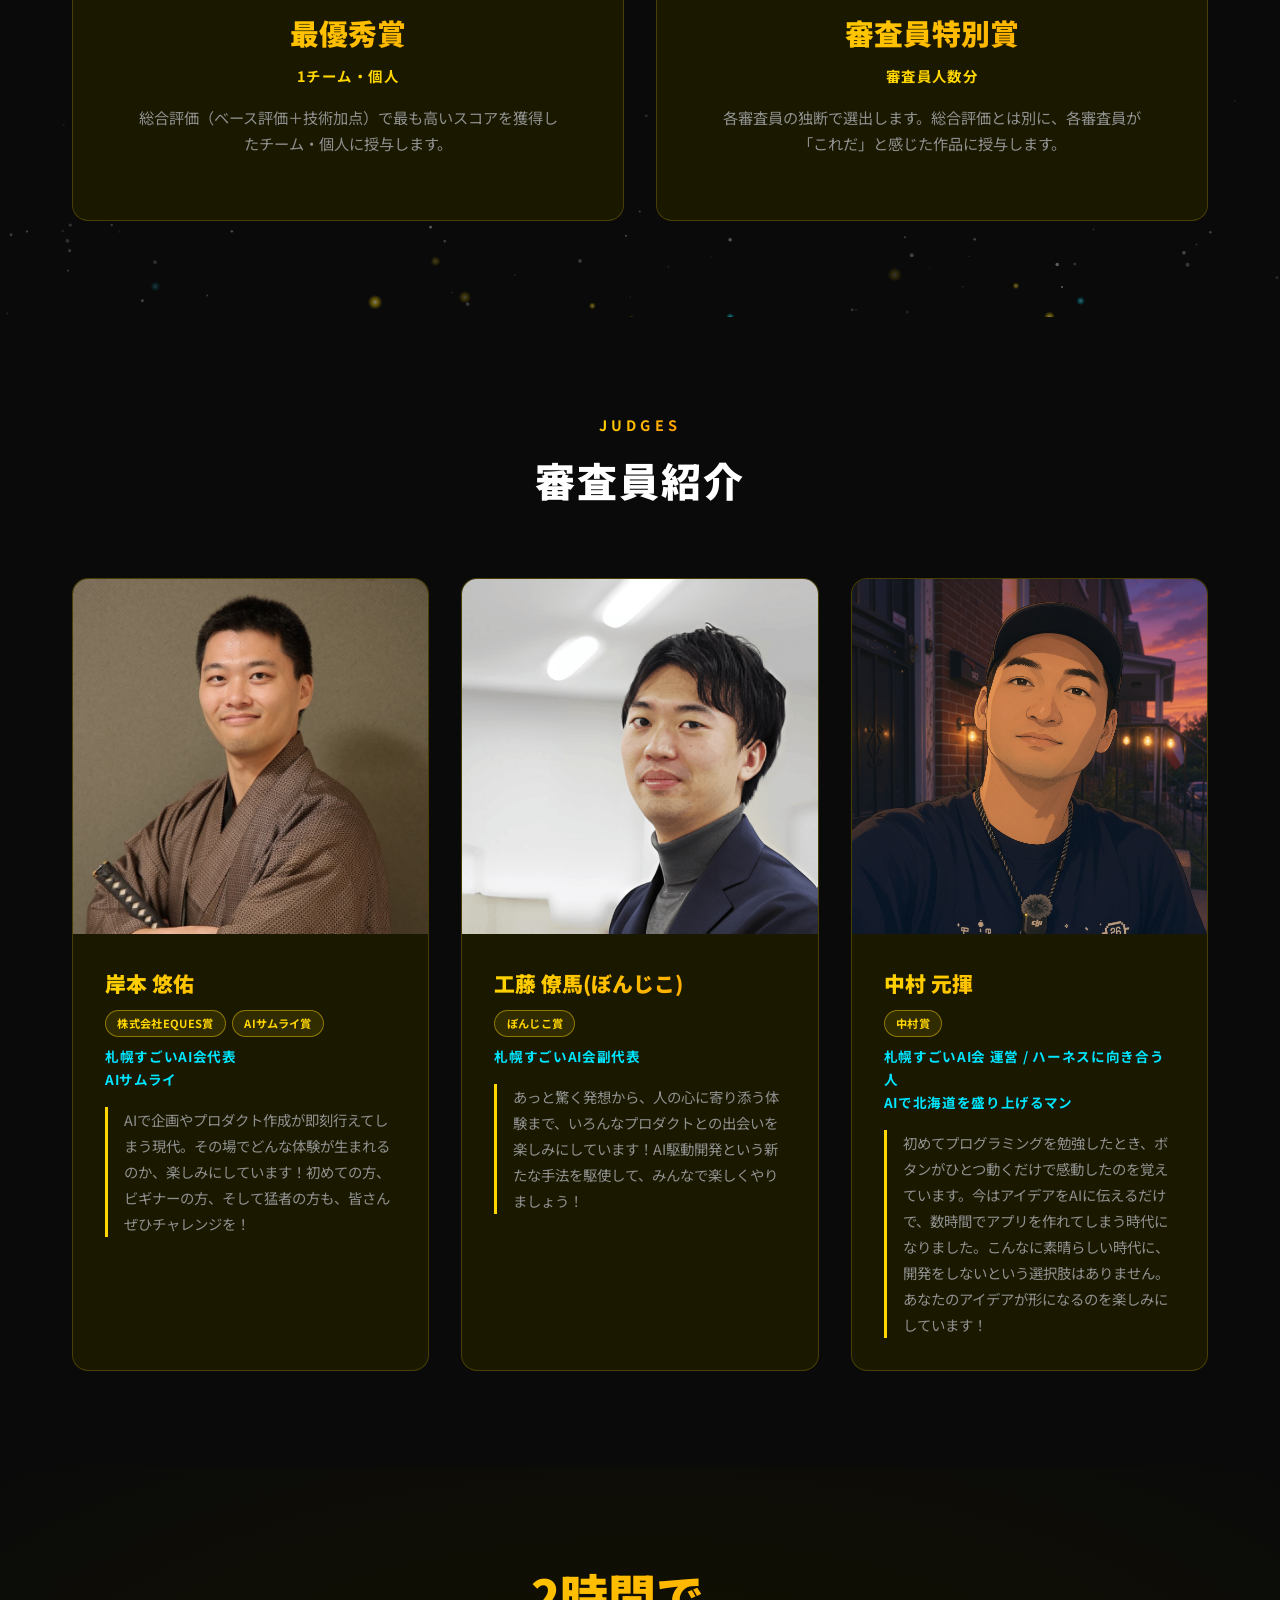
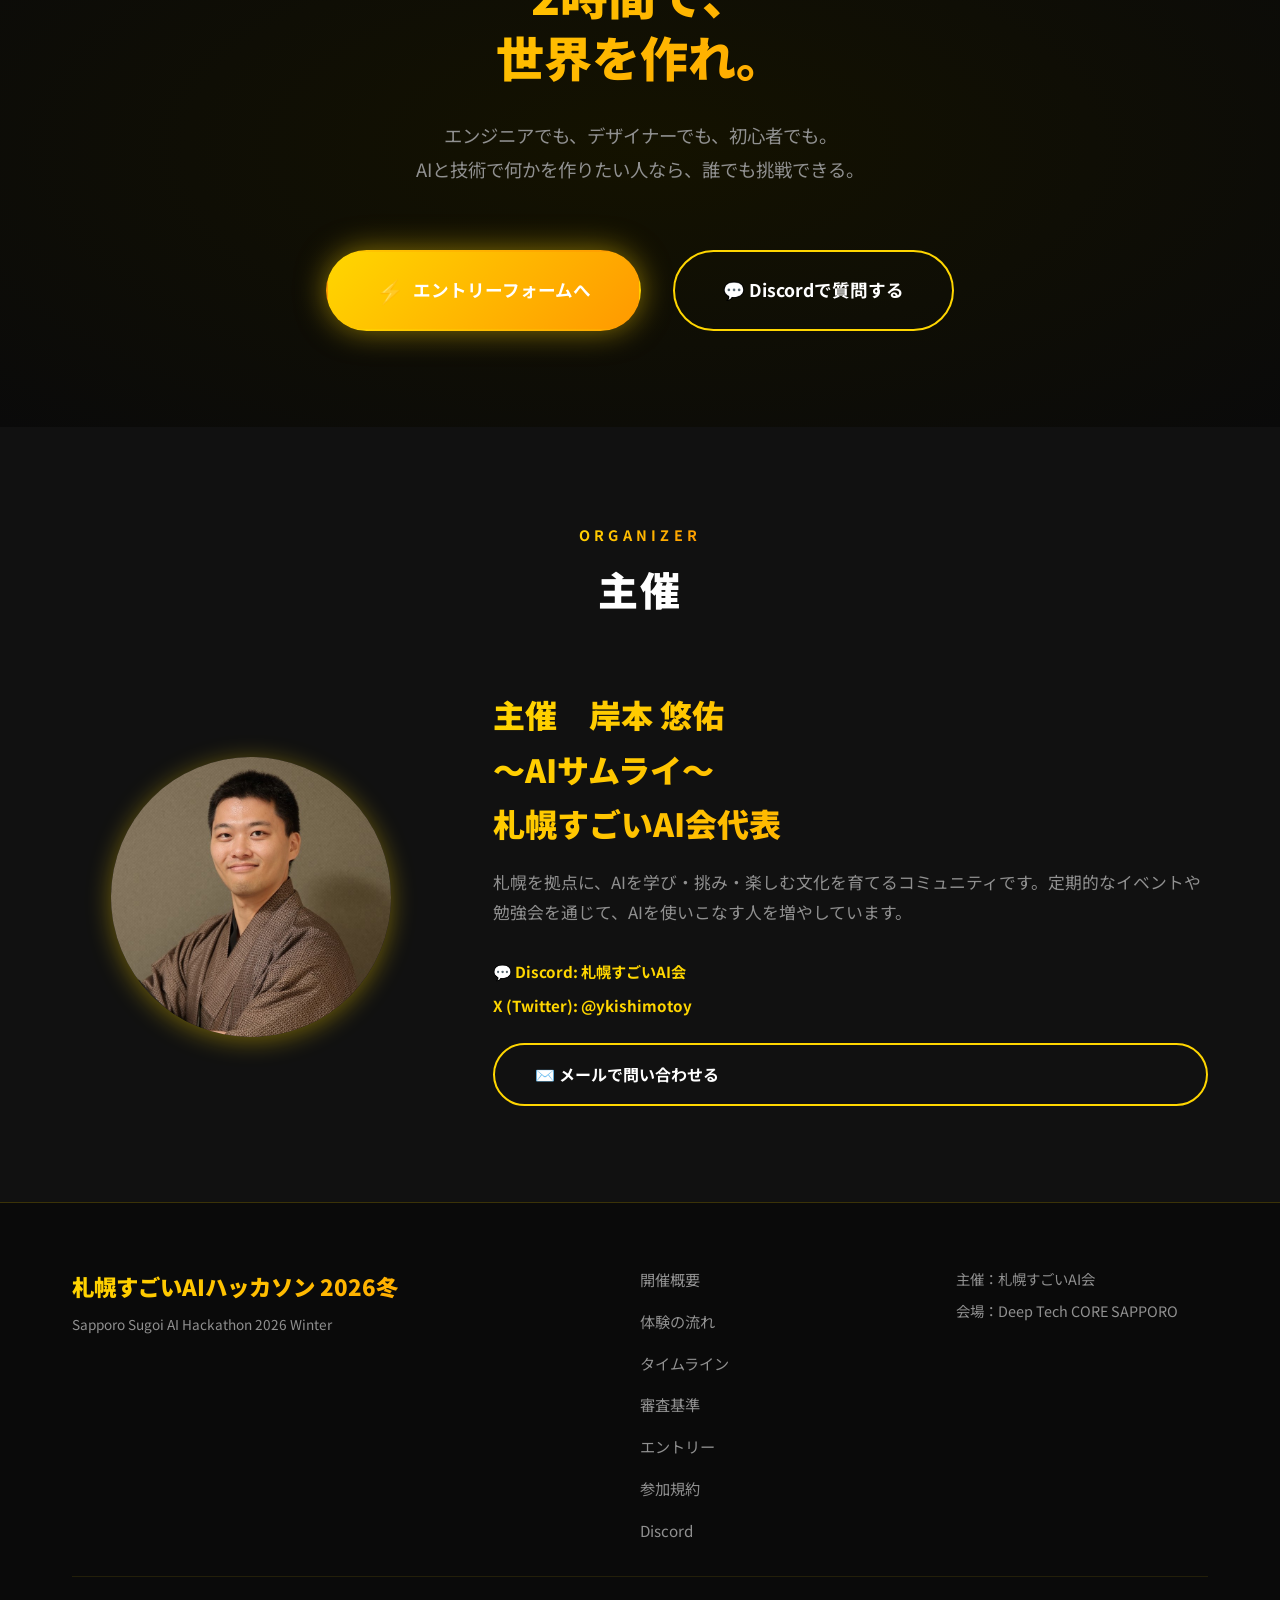
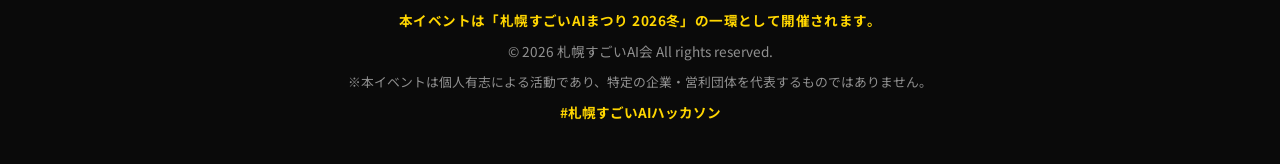
==== commit a62c10eb: "add MSE" ====
--- a/index.html
+++ b/index.html
@@ -273,14 +273,12 @@
             </div>
             <div class="partners-grid">
 
-                <!--
                 <a href="https://www.nttd-mse.com/" target="_blank" rel="noopener noreferrer" class="partner-card">
                     <div class="partner-logo">
                         <img src="images/NTTDMSE_logo.png" alt="株式会社NTTデータMSE">
                     </div>
                     <div class="partner-name" data-i18n="partners.nttdmse">株式会社NTTデータMSE</div>
                 </a>
-                -->
 
                 <!--
                 <a href="https://www.hp.com/jp-ja/home.html" target="_blank" rel="noopener noreferrer" class="partner-card">
